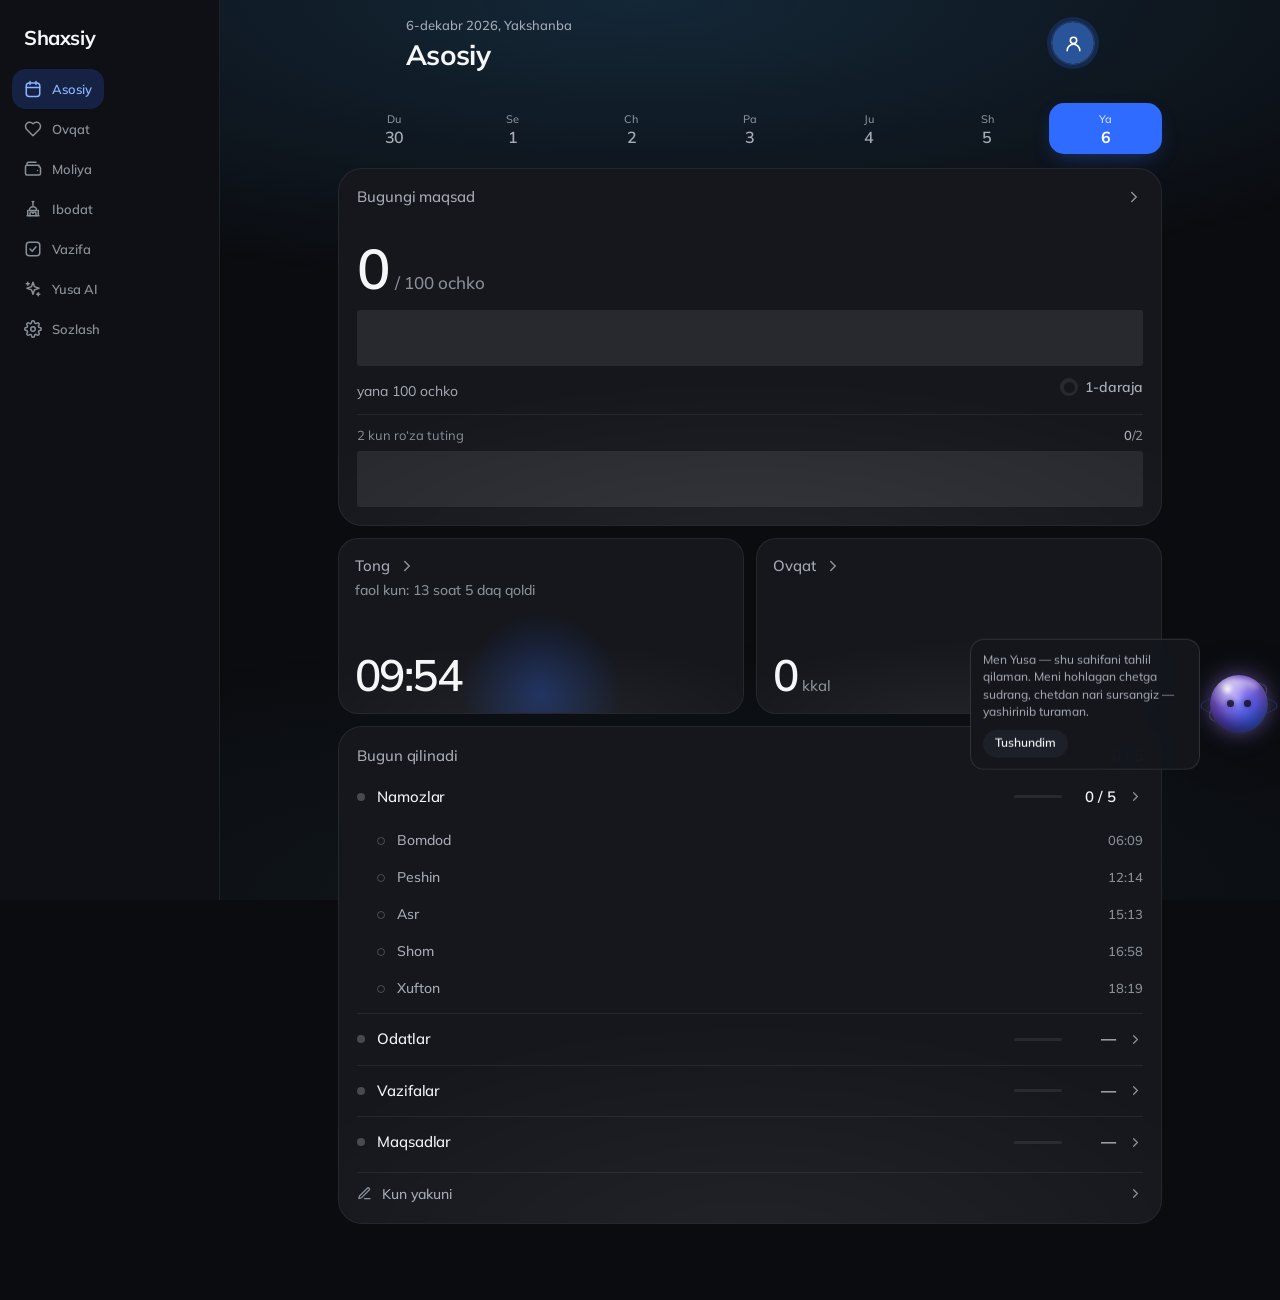
==== index.html @ 57e99b14 "Jonli serverdagi backend git'ga: api.py, db.py, .env.example, index.html (/opt/shaxsiy, 24.09) Serve" ====
<!DOCTYPE html>
<html lang="uz" data-theme="dark">
<head>
<meta charset="utf-8">
<meta name="viewport" content="width=device-width, initial-scale=1, viewport-fit=cover">
<meta name="robots" content="noindex,nofollow">
<meta name="theme-color" content="#050506">
<meta name="mobile-web-app-capable" content="yes">
  <meta name="apple-mobile-web-app-capable" content="yes">
<meta name="apple-mobile-web-app-status-bar-style" content="black-translucent">
<title>Shaxsiy · Dashboard</title>
<link rel="manifest" href="manifest.json">
<!-- O'rnatish hodisasini eng boshida ushlaymiz: brauzer uni bir marta beradi, install.js esa oxirida yuklanadi -->
<script>addEventListener('beforeinstallprompt',function(e){e.preventDefault();window.__bip=e;dispatchEvent(new Event('dash:bip'));});</script>
<link rel="icon" href="icons/icon.svg" type="image/svg+xml">
<link rel="apple-touch-icon" href="icons/icon-192.png">
<!-- Oldindan yuklash faqat AMALDA chiziladigan oila uchun. --font Mulish ga
     o'tgach bu yerda Plex qolib ketgan edi: ikkita fayl har ochilishda majburan
     yuklanardi-yu, hech qachon ishlatilmasdi. preload ni brauzer «lbatta kerak»
     deb tushunadi, ya'ni uni kechiktirmaydi ham — birinchi ochilish shuncha
     sekinlashardi. Eski woff2 fayllari fonts/ da qoldi: keshida eski versiyani
     ushlab turgan qurilma ularni hali so'rashi mumkin. -->
<link rel="preload" as="font" type="font/woff2" href="fonts/mulish-cyrillic.woff2" crossorigin>
<link rel="preload" as="font" type="font/woff2" href="fonts/mulish-latin.woff2" crossorigin>
<link rel="stylesheet" href="css/fonts.css?v=v134">
<link rel="stylesheet" href="app.css?v=v134">
<link rel="stylesheet" href="css/sections.css?v=v134">
<link rel="stylesheet" href="css/ai.css?v=v134">
<link rel="stylesheet" href="css/whoop.css?v=v134">
<link rel="stylesheet" href="css/profile.css?v=v134">
<link rel="stylesheet" href="css/today.css?v=v134">
<link rel="stylesheet" href="css/tasks.css?v=v134">
<link rel="stylesheet" href="css/books.css?v=v134">
<link rel="stylesheet" href="css/habits.css?v=v134">
<link rel="stylesheet" href="css/health.css?v=v134">
<link rel="stylesheet" href="css/finance.css?v=v134">
<link rel="stylesheet" href="css/ibodat.css?v=v134">
<link rel="stylesheet" href="css/yusa.css?v=v134">
<link rel="stylesheet" href="css/food.css?v=v134">
<link rel="stylesheet" href="css/settings.css?v=v134">
<link rel="stylesheet" href="css/onboard.css?v=v134">
<link rel="stylesheet" href="css/yusa-orb.css?v=v134">
<link rel="stylesheet" href="css/levels.css?v=v134">
<link rel="stylesheet" href="css/install.css?v=v134">
</head>
<body>
<div class="app">
  <aside class="side" id="sideWrap">
    <div class="side-brand"><h1 class="dash-title" id="sideTitle">Shaxsiy</h1></div>
    <nav id="side" aria-label="Sections"></nav>
  </aside>
  <div class="main">
    <header class="top" id="top"></header>
    <main class="page" id="view" aria-live="polite"></main>
  </div>
</div>

<nav class="nav" id="nav" aria-label="Main tabs"></nav>
<!-- Tana — kapsuladan tashqarida, alohida ko'k doira. Bu tugma emas, yorliq:
     bosilishi boshqalarniki bilan bir xil (data-act="go"). core.js renderNav
     belgisini va faol holatini yangilaydi. -->
<button class="fab" id="fab" data-act="go" data-view="health" aria-label="Tana"></button>
<div class="sheet-bg" id="sheetBg"></div>
<div class="sheet" id="sheet" role="dialog" aria-modal="true"></div>

<div class="modal-bg" id="modalBg"></div>
<div class="toast" id="toast" role="status"></div>
<!-- Bu yerda atigi ettita fayl bor. Qolgani birinchi ekranga umuman tegmaydi:
     core.js ularni stub sifatida ro'yxatga oladi (Moliya, Vazifa, Yusa AI, Sozlash,
     Sog'liq, Ibodat) yoki oddiy fayl sifatida biladi (ai, profile, onboard, yusa-orb), va
     birinchi render'dan keyin bo'sh vaqtda bittalab yuklaydi. O'lchandi: birinchi chizishga
     kerak bo'lgan JS 485 KB dan tushdi. Bu yerga yangi <script> qo'shishdan oldin o'ylang —
     u har ochilishda hammaning telefonida o'qiladi. -->
<script defer src="js/core.js?v=v134"></script>
<script defer src="js/i18n.js?v=v134"></script>
<script defer src="js/prayer.js?v=v134"></script>
<script defer src="js/ai.js?v=v134"></script>
<script defer src="js/whoop.js?v=v134"></script>
<script defer src="js/profile.js?v=v134"></script>
<script defer src="js/today.js?v=v134"></script>
<script defer src="js/health.js?v=v134"></script>
<script defer src="js/ibodat.js?v=v134"></script>
<script defer src="js/food.js?v=v134"></script>
<script defer src="js/onboard.js?v=v134"></script>
<script defer src="js/yusa-orb.js?v=v134"></script>
<script defer src="js/app.js?v=v134"></script>
<script defer src="js/install.js?v=v134"></script>
</body>
</html>
---- css/fonts.css ----
/* Ilovaning shriftlari. Ikkala oila ham shu yerda turadi: internetsiz ham,
   birinchi ochilishda ham darrov chiqadi. Qaysi biri qayerda ishlatilishi —
   app.css dagi --font / --display tokenlari orqali hal qilinadi.

   ┌─ O'LCHANGAN FARQ (fontTools bilan, 2026-09-14; taxmin emas) ──────────┐
   │                       IBM Plex Sans      Onest                        │
   │  vazn o'qi            100 … 700          100 … 900                    │
   │  x-balandlik          516/1000 (51.6%)   527/1000 (52.7%)             │
   │  bosh harf            698                707                          │
   │  tnum xususiyati      YO'Q               BOR                          │
   │  raqamlar (sukut)     bir xil kenglikda  har xil (10 xil)             │
   │  satr balandligi      1.30 em            1.27 em                      │
   └───────────────────────────────────────────────────────────────────────┘

   Bundan kelib chiqadigan ikkita qoida:

   1. ONEST BILAN tnum KERAK — LEKIN HAMMA JOYDA EMAS. Onest raqamlari
      sukut bo'yicha har xil kenglikda (wght 400 da '1' 363, '0' 665) —
      ustunda «10 118» va «11,4» bir-birining tagida sakrab turadi.
      IBM Plex'da bu muammo yo'q edi: uning raqamlari tug'ilishidan bir xil
      kenglikda (tnum xususiyati ham yo'q, kerak ham emas). Ya'ni tnum
      butun boshli talab bo'lib Onest bilan birga keldi.
      2026-09-14 dan beri u KLASSDA emas, GLOBAL: whoop-ui.css 17-bo'limi
      `body, .inp, .sel, .ta, button, input, select, textarea` ga beradi.
      Sababi to'g'ri — `.num` ni 164 joyga qo'l bilan yozish "qaysidir
      joyda esdan chiqdi" degani.

      SHUNING UCHUN ENDI ESLAB QOLISH KERAK BO'LGAN NARSA TESKARI: tnum ni
      qo'shish emas, KERAKMAS JOYDA O'CHIRISH. Global qoida meros bo'lib
      tushadi, ya'ni jumla ichidagi raqamga ham tegadi — u yerda tnum
      nuqson, chunki Onest'ning '1' i juda tor va tnum unga ikki tomondan
      havo qo'shadi: 14px da tnum bilan «11» 18.8px, tnumsiz 10.2px.
      Jumlada bu «1 1» bo'lib ko'rinadi — apostrof muammosining aynan
      o'zi, faqat raqamda.
      O'chirish uchun IKKALASI ham kerak (font-feature-settings global
      qoidada ham bor va u font-variant-numeric dan ustun turadi):
          font-variant-numeric: proportional-nums;
          font-feature-settings: "tnum" 0;
      Namuna: whoop-ui.css dagi `.nav-badge` — belgi hech narsa bilan
      tekislanmaydi, tnum unga faqat kenglik qo'shardi.

   2. Mayda yozuvdan qo'rqmaslik mumkin: Onest'ning x-balandligi Plex'nikidan
      KATTAROQ (52.7% va 51.6%), ya'ni 11px da harf 5.80px, Plex'da 5.68px.
      Oila almashgani mayda yozuvni kichraytirmaydi.

   O'zbek tili qamrovi tekshirildi (ikkala oilada ham belgilar TO'LIQ):
     kirill    Ў ў Қ қ Ғ ғ Ҳ ҳ — cyrillic va cyrillic-ext subsetlarida
     lotin     Oʻ oʻ Gʻ gʻ — U+02BB va U+02BC

   ┌─ LEKIN: APOSTROF KENGLIGI (o'lchandi, 1000 birlikli em da) ───────────┐
   │                      kenglik   belgi   chap    o'ng                   │
   │  Plex  U+02BB          600      118     250     232                   │
   │  Onest U+02BB          261      126      68      67                   │
   │  (solishtirish uchun: bosh harf «O» — Plex 708, Onest 761)            │
   └───────────────────────────────────────────────────────────────────────┘
   Plex'da apostrof bosh harf «O» bilan deyarli teng joy egallaydi, ichidagi
   belgi esa atigi 118 birlik — qolgani bo'sh havo. Natijada «Oʻzbekiston»
   ekranda «O ʻ zbekiston» bo'lib, so'z ikkiga bo'linib ko'rinadi. Bu bitta
   so'zning muammosi emas: oʻ va gʻ o'zbek lotinchasining eng ko'p uchraydigan
   birikmalari (oʻz, koʻp, boʻldi, gʻoya, toʻliq, oʻqish…), ya'ni nuqson
   ilovaning deyarli har bir jumlasida takrorlanadi.
   Onest'da apostrof 2.3 barobar tor va ikki tomoni teng — so'z yaxlit turadi.
   Shu sabab o'zbek matni uchun Onest to'g'riroq tanlov.

   Subset'lar Google Fonts ning unicode-range jadvali bo'yicha bo'lingan:
   brauzer sahifada qaysi harflar borligiga qarab faqat keraklisini yuklaydi.
   Kirill yozuvga o'tilmasa, kirill fayli umuman so'ralmaydi. */

/* ══════════════ IBM Plex Sans ══════════════
   Neytral, muhandislik ohangidagi grotesk. Raqamlari tug'ilishidan bir xil
   kenglikda — shuning uchun jadval va ustunlar uchun xavfsiz tanlov. */

/* cyrillic-ext — 23 KB */
@font-face {
  font-family: 'IBM Plex Sans';
  font-style: normal;
  font-weight: 100 700;
  font-display: swap;
  src: url('../fonts/plex-sans-cyrillic-ext.woff2') format('woff2');
  unicode-range: U+0460-052F, U+1C80-1C8A, U+20B4, U+2DE0-2DFF, U+A640-A69F, U+FE2E-FE2F;
}
/* cyrillic — 29 KB */
@font-face {
  font-family: 'IBM Plex Sans';
  font-style: normal;
  font-weight: 100 700;
  font-display: swap;
  src: url('../fonts/plex-sans-cyrillic.woff2') format('woff2');
  unicode-range: U+0301, U+0400-045F, U+0490-0491, U+04B0-04B1, U+2116;
}
/* latin-ext — 30 KB */
@font-face {
  font-family: 'IBM Plex Sans';
  font-style: normal;
  font-weight: 100 700;
  font-display: swap;
  src: url('../fonts/plex-sans-latin-ext.woff2') format('woff2');
  unicode-range: U+0100-02BA, U+02BD-02C5, U+02C7-02CC, U+02CE-02D7, U+02DD-02FF, U+0304, U+0308, U+0329, U+1D00-1DBF, U+1E00-1E9F, U+1EF2-1EFF, U+2020, U+20A0-20AB, U+20AD-20C0, U+2113, U+2C60-2C7F, U+A720-A7FF;
}
/* latin — 45 KB */
@font-face {
  font-family: 'IBM Plex Sans';
  font-style: normal;
  font-weight: 100 700;
  font-display: swap;
  src: url('../fonts/plex-sans-latin.woff2') format('woff2');
  unicode-range: U+0000-00FF, U+0131, U+0152-0153, U+02BB-02BC, U+02C6, U+02DA, U+02DC, U+0304, U+0308, U+0329, U+2000-206F, U+20AC, U+2122, U+2191, U+2193, U+2212, U+2215, U+FEFF, U+FFFD;
}

/* ══════════════ Onest ══════════════
   Yumaloqroq, iliqroq, geometrik-gumanistik grotesk. Kirill bilan lotin bitta
   loyihada chizilgan — til almashganda ilovaning ohangi o'zgarmaydi.
   Vazn o'qi 900 gacha yetadi: sarlavha Plex'da yetib bo'lmaydigan og'irlikka
   chiqa oladi, ya'ni hajmni kattalashtirmasdan urg'u berish mumkin.
   Jami 88 KB, to'rtta subset. */

/* cyrillic-ext — 10 KB */
@font-face {
  font-family: 'Onest';
  font-style: normal;
  font-weight: 100 900;
  font-display: swap;
  src: url('../fonts/onest-cyrillic-ext.woff2') format('woff2');
  unicode-range: U+0460-052F, U+1C80-1C8A, U+20B4, U+2DE0-2DFF, U+A640-A69F, U+FE2E-FE2F;
}
/* cyrillic — 16 KB */
@font-face {
  font-family: 'Onest';
  font-style: normal;
  font-weight: 100 900;
  font-display: swap;
  src: url('../fonts/onest-cyrillic.woff2') format('woff2');
  unicode-range: U+0301, U+0400-045F, U+0490-0491, U+04B0-04B1, U+2116;
}
/* latin-ext — 28 KB */
@font-face {
  font-family: 'Onest';
  font-style: normal;
  font-weight: 100 900;
  font-display: swap;
  src: url('../fonts/onest-latin-ext.woff2') format('woff2');
  unicode-range: U+0100-02BA, U+02BD-02C5, U+02C7-02CC, U+02CE-02D7, U+02DD-02FF, U+0304, U+0308, U+0329, U+1D00-1DBF, U+1E00-1E9F, U+1EF2-1EFF, U+2020, U+20A0-20AB, U+20AD-20C0, U+2113, U+2C60-2C7F, U+A720-A7FF;
}
/* latin — 34 KB · raqamlar va tnum shu subsetda */
@font-face {
  font-family: 'Onest';
  font-style: normal;
  font-weight: 100 900;
  font-display: swap;
  src: url('../fonts/onest-latin.woff2') format('woff2');
  unicode-range: U+0000-00FF, U+0131, U+0152-0153, U+02BB-02BC, U+02C6, U+02DA, U+02DC, U+0304, U+0308, U+0329, U+2000-206F, U+20AC, U+2122, U+2191, U+2193, U+2212, U+2215, U+FEFF, U+FFFD;
}

/* ═══════════════════════════════════════════════════════════════════════════
   Mulish — egasining tanlovi. So'ragani WHOOP'dagi shrift edi; WHOOP o'z
   shrift serverida Proxima Nova (matn) va DIN/DINPro (raqam) beradi, ikkalasi
   ham tijoriy litsenziya, ya'ni bu yerga qo'yib bo'lmaydi. Mulish — Proxima
   Nova'ga proporsiyasi jihatidan eng yaqin ochiq shrift, kirilli to'liq.

   FAYLNING O'ZI O'LCHANDI (fontTools, 1000 birlikli em) — ro'yxatlarga emas,
   glifga qaraldi:

     belgi              Mulish   Onest   Plex
     U+0027  '            202     222     242     <- ilova AYNAN shuni ishlatadi
     U+2019  ’            211     261     273
     U+02BB  ʻ            500     261     600     <- ilovada umuman uchramaydi
     o kichik             553     595     560
     x-balandlik          500     527     516
     raqam kengliklari  600×10   10 xil  600×10

   Apostrof haqida aniqlik: ilova matnlari oddiy ASCII apostrofni ishlatadi
   (bo'lsin = 62 6f 27 6c…), U+02BB va U+02BC esa js va index.html da nol
   marta uchraydi. Shuning uchun Mulish'dagi keng U+02BB (500) bu ilovada
   ko'rinmaydi; ko'rinadigan U+0027 esa Mulish'da eng tor — Onest'dan ham.

   Raqamlar: o'nta raqamning hammasi 600 birlik, ya'ni tabular xususiyat
   kerak ham emas. GSUB da 'tnum' YO'Q, lekin bu muhim emas — sukut holatning
   o'zi ustunlarni tekis tutadi. (whoop-ui.css dagi font-feature-settings:
   "tnum" 1 shu oilada jimgina hech narsa qilmaydi, zarari ham yo'q.)

   Vazn o'qi 200..1000. Ilovada haqiqatda ishlatiladigan vaznlar 300..800,
   ya'ni hammasi oraliq ichida. Quyidagi `font-weight: 200 1000` ataylab
   shunday — haqiqiy oraliqdan keng yozilsa brauzer chetlarini o'zi qisadi.

   x-balandlik Onest'dan 5% past (500 va 527). 11px eng kichik qadam edi:
   harf balandligi 5.8px dan 5.5px ga tushadi. Sezilarli emas, lekin
   11px dan pastga tushirmaslik qoidasi shu sababdan ham kuchida qoladi.

   Eski onest-*.woff2 va plex-*.woff2 fayllari ataylab o'chirilmadi: keshida
   eski versiyani ushlab turgan qurilma ularni hali ham so'rashi mumkin.
   ═══════════════════════════════════════════════════════════════════════════ */
@font-face {
  font-family: 'Mulish';
  font-style: normal;
  font-weight: 200 1000;
  font-display: swap;
  src: url('../fonts/mulish-cyrillic-ext.woff2') format('woff2');
  unicode-range: U+0460-052F, U+1C80-1C8A, U+20B4, U+2DE0-2DFF, U+A640-A69F, U+FE2E-FE2F;
}
@font-face {
  font-family: 'Mulish';
  font-style: normal;
  font-weight: 200 1000;
  font-display: swap;
  src: url('../fonts/mulish-cyrillic.woff2') format('woff2');
  unicode-range: U+0301, U+0400-045F, U+0490-0491, U+04B0-04B1, U+2116;
}
@font-face {
  font-family: 'Mulish';
  font-style: normal;
  font-weight: 200 1000;
  font-display: swap;
  src: url('../fonts/mulish-latin-ext.woff2') format('woff2');
  unicode-range: U+0100-02BA, U+02BD-02C5, U+02C7-02CC, U+02CE-02D7, U+02DD-02FF, U+0304, U+0308, U+0329, U+1D00-1DBF, U+1E00-1E9F, U+1EF2-1EFF, U+2020, U+20A0-20AB, U+20AD-20C0, U+2113, U+2C60-2C7F, U+A720-A7FF;
}
@font-face {
  font-family: 'Mulish';
  font-style: normal;
  font-weight: 200 1000;
  font-display: swap;
  src: url('../fonts/mulish-latin.woff2') format('woff2');
  unicode-range: U+0000-00FF, U+0131, U+0152-0153, U+02BB-02BC, U+02C6, U+02DA, U+02DC, U+0304, U+0308, U+0329, U+2000-206F, U+20AC, U+2122, U+2191, U+2193, U+2212, U+2215, U+FEFF, U+FFFD;
}
---- app.css ----
/* =====================================================================
   Dash — dizayn tizimi. Qorong'i (sukut) + yorug' tema [data-theme].
   Bo'limlar: tokenlar · shassi · joylashuv · yozuv · karta va plitka ·
   qatorlar · chip · boshqaruv · o'sish chiziqlari · grafiklar · tepa panel ·
   pastki panel + FAB · pastki oyna · oyna/xabar · skelet · kirish · osmon ·
   kun jadvali
   ===================================================================== */

/* ---------- tokenlar ----------
   «KO'MIR QOBIQ» (2026-09-15, docs/superpowers/specs/2026-09-15-komir-qobiq-design.md).
   Fon chin qora emas — ko'mir. Karta undan bir pog'ona ochroq va o'zi
   ko'rinadi, chegara deyarli kerak emas. Ikki rang tili yonma-yon yashaydi:
     · o'lchov — zona ranglari (yashil/sariq/qizil), uyqu binafsha;
     · boshqaruv — KO'K (tugma, faol yorliq, tanlangan kun, FAB).
   Ikkalasi turli rang, shuning uchun bir-biriga xalaqit bermaydi.
   Ko'k to'ldirish #2F6BFF — ustidagi oq 14px yozuv 4,5:1 (namunadagi
   #3D7BFF 3,8:1 berardi). Ko'k MATN faqat --accent-text (#8FB4FF, karta
   ustida 8,7:1); --accent ning o'zi matn sifatida ishlatilmaydi (4,0:1).

   YORLIQ REGISTRI — BUTUN ILOVA ODDIY JUMLA REGISTRIDA (2026-09-15).
   Egasi beshta namuna rasm berib «huddi shunday» dedi; beshalasida yorliq
   oddiy registrda. Shu kuni ertalab (10:12) berilgan «hammasi bosh harfda»
   qarori shu javob bilan bekor qilindi. katta harfli yorliq (`uppercase`) ilovada
   qolmadi va yangi joyga ham yozilmaydi (tests/test_css_rules.js tekshiradi);
   11px quyi chegara o'z joyida. Buni o'zaro hal qilmang — o'zgartirish
   egasining qarori, javobni sana bilan shu yerga yozing.
   ---------- */
:root {
  --bg: #0B0C10; --bg2: #0F1015; --bg3: #15171D;
  /* --text3 HAMMA yuza ustida o'lchanadi: karta #15171D ustida 5,6:1, ichki
     plitka (--card2 #1D2028) ustida 5,2:1, eng yomon yuzada (daraja zanjiri plitkasi) 4,7:1
     (#80868F ichki plitkada 4,4 berardi — tests/visual.js topdi). --text4 = --text3: ikki pog'ona yetadi, token
     modullar uchun qoldi. */
  --text: #F5F6F8; --text2: #A7ACB6; --text3: #8A9099; --text4: #8A9099;
  --ink-on-light: #0B0C10;
  --accent-text: #8FB4FF; --success-text: #4FE07F; --warning-text: #F5C542;
  --info-text: #8FB4FF; --violet-text: #B9A6FF;
  --success: #34D06A; --success-glow: rgba(52,208,106,.45);
  --warning: #F5C542; --warning-glow: rgba(245,197,66,.45);
  --danger: #FF5B5B; --danger-text: #FF7A7A;
  --info: #2F6BFF; --accent: #2F6BFF; --violet: #A78BFA;
  --accent-soft: rgba(47,107,255,.20); --accent-glow: rgba(47,107,255,.45);
  --z-high: #34D06A; --z-mid: #F5C542; --z-low: #FF5B5B;
  --strain: #2F6BFF; --sleep: #A78BFA; --recovery: #34D06A;
  --glass: #1D2028; --inset: rgba(255,255,255,.045); --recess: rgba(255,255,255,.03);
  --card-bg: #15171D; --card-solid: #15171D; --card2: #1D2028; --card-line: rgba(255,255,255,.07); --sheen: transparent;
  --row-bg: rgba(255,255,255,.04); --row-line: rgba(255,255,255,.07);
  --line: rgba(255,255,255,.07); --line2: rgba(255,255,255,.12); --line3: rgba(255,255,255,.22);
  --track: rgba(255,255,255,.08); --nav: rgba(24,26,33,.94);
  --hover: rgba(255,255,255,.06); --focus: rgba(143,180,255,.6); --ring: #FFFFFF;
  --f-input: #1D2028; --f-input-focus: #22252E;
  --btn-grad: #2F6BFF; --on-btn: #FFFFFF;
  --title-grad: linear-gradient(180deg,#FFFFFF 0%,#9AA0A8 130%);
  --wash1: transparent; --wash2: transparent; --wash3: transparent; --grain: transparent;
  --ruh: #8FB4FF; --aql: #4FE07F; --qalb: #FF8AA3; --tana: #FFB35C; --boshqa: #8A9099; --aralash: #B9A6FF;
  /* Butun ilova — bitta oila: Mulish (css/fonts.css da nega aynan shu
     yozilgan: o'zbek apostrofi va raqam kengliklari). Farq faqat vazn va
     o'lchamda; 800 hech qayerda yo'q — rasmlardagi yengillik shundan. */
  --font: "Mulish", "Onest", "IBM Plex Sans", system-ui, -apple-system, "Segoe UI", Roboto, Helvetica, Arial, sans-serif;
  --num: var(--font);
  --mono: ui-monospace, "SF Mono", Menlo, Consolas, monospace;
  --emoji: "Apple Color Emoji", "Segoe UI Emoji", "Noto Color Emoji", sans-serif;
  /* Burchaklar: karta 24, plitka 20, kiritish/ichki 14, pastki oyna 28. */
  --r: 24px; --r-sm: 14px; --r-xs: 9px; --r-lg: 28px; --r-tile: 20px; --r-pill: 999px;
  --sh: none; --sh-modal: 0 32px 80px rgba(0,0,0,.7); --sh-card: none;
  --sh-nav: 0 14px 40px rgba(0,0,0,.55);
  --sh-btn: 0 10px 26px -10px var(--accent-glow);
  --ease-out: cubic-bezier(.22,1,.36,1); --ease-spring: cubic-bezier(.34,1.56,.64,1); --ease-sheet: cubic-bezier(.32,.72,0,1);
  /* Panel egallagan joy: kapsula 66 + suzish 18. Toast, Yusa oynasi va sahifa
     to'ldirishi shu bitta sondan hisoblaydi. */
  --nav-h: 84px; --side-w: 220px;
  color-scheme: dark;
}
/* Yorug' tema — o'sha til oq qog'ozda. Ko'k bir pog'ona to'q (#2358E8, oq
   ustida 5,8:1), zona ranglari oq fonda o'qilishi uchun to'qlashadi, yonish
   o'chadi (oq ustida u iflos dog' bo'lardi). */
[data-theme="light"] {
  --bg: #F2F3F6; --bg2: #EBEDF1; --bg3: #FFFFFF;
  --text: #0E1116; --text2: #4B515B; --text3: #5F656F; --text4: #5F656F;
  --ink-on-light: #0E1116;
  --accent-text: #1F5AE0; --success-text: #157A3D; --warning-text: #8A6300;
  --info-text: #1F5AE0; --violet-text: #5B48C7;
  --success: #1FA854; --success-glow: rgba(31,168,84,.30);
  --warning: #C9930A; --warning-glow: rgba(201,147,10,.30);
  --danger: #E03B3B; --danger-text: #C12B2B;
  --info: #2358E8; --accent: #2358E8; --violet: #7C5CE6;
  --accent-soft: rgba(35,88,232,.12); --accent-glow: rgba(35,88,232,.30);
  --z-high: #1FA854; --z-mid: #C9930A; --z-low: #E03B3B;
  --strain: #2358E8; --sleep: #7C5CE6; --recovery: #1FA854;
  --glass: #F1F2F5; --inset: rgba(14,17,22,.04); --recess: rgba(14,17,22,.03);
  --card-bg: #FFFFFF; --card-solid: #FFFFFF; --card2: #F1F2F5; --card-line: rgba(14,17,22,.08); --sheen: transparent;
  --row-bg: #FFFFFF; --row-line: rgba(14,17,22,.08);
  --line: rgba(14,17,22,.08); --line2: rgba(14,17,22,.14); --line3: rgba(14,17,22,.26);
  --track: rgba(14,17,22,.09); --nav: rgba(255,255,255,.94);
  --hover: rgba(14,17,22,.05); --focus: rgba(35,88,232,.6); --ring: #0E1116;
  --f-input: #F1F2F5; --f-input-focus: #FFFFFF;
  --btn-grad: #2358E8; --on-btn: #FFFFFF;
  --title-grad: linear-gradient(180deg,#0E1116 0%,#3C424A 130%);
  --wash1: transparent; --wash2: transparent; --wash3: transparent; --grain: transparent;
  --ruh: #1F5AE0; --aql: #157A3D; --qalb: #C4265A; --tana: #B96A00; --boshqa: #666C75; --aralash: #5B48C7;
  --sh: none; --sh-modal: 0 24px 70px rgba(14,17,22,.20); --sh-card: none;
  --sh-nav: 0 10px 30px rgba(14,17,22,.14);
  --sh-btn: 0 10px 26px -10px var(--accent-glow);
  color-scheme: light;
}

/* ---------- shassi ---------- */
*, *::before, *::after { box-sizing: border-box; }
html { background: var(--bg); }
html, body { margin: 0; padding: 0; color: var(--text2); font-family: var(--font);
  -webkit-font-smoothing: antialiased; -moz-osx-font-smoothing: grayscale; -webkit-text-size-adjust: 100%; }
body { min-height: 100vh; min-height: 100dvh; position: relative; overflow-x: hidden; line-height: 1.5; font-size: 14px; font-weight: 450;
  padding-bottom: calc(var(--nav-h) + env(safe-area-inset-bottom)); }
::selection { background: color-mix(in srgb, var(--accent) 30%, transparent); color: var(--text); }
:focus-visible { outline: 2px solid var(--ring); outline-offset: 2px; border-radius: 6px; }

/* «Kontrastni oshir» — ikkala tema ham yoziladi (bir marta faqat qorong'isi
   yozilib, yorug' temaga och kulranglar tushgan edi). */
@media (prefers-contrast: more) {
  :root {
    --text2: #D4D8DD; --text3: #B0B5BD; --text4: #B0B5BD;
    --line: rgba(255,255,255,.20); --line2: rgba(255,255,255,.32); --line3: rgba(255,255,255,.44);
    --card-line: rgba(255,255,255,.20);
  }
  [data-theme="light"] {
    --text2: #1A1F27; --text3: #353B44; --text4: #353B44;
    --line: rgba(0,0,0,.28); --line2: rgba(0,0,0,.40); --line3: rgba(0,0,0,.52);
    --card-line: rgba(0,0,0,.28);
  }
  .btn, .card, .inp, .sel, .ta { border-width: 1.5px; }
}
button, input, select, textarea { font-family: inherit; font-size: inherit; color: inherit; }
button { cursor: pointer; -webkit-tap-highlight-color: transparent; touch-action: manipulation; }
a { color: var(--accent-text); text-decoration: none; }
svg.ic { display: inline-block; vertical-align: middle; flex: none; }
[hidden] { display: none !important; }
@media (max-width: 768px){ ::-webkit-scrollbar { width: 0; height: 0; display: none; } html, body { scrollbar-width: none; } }
body.modal-open { position: fixed; left: 0; right: 0; width: 100%; overflow: hidden; }
@media (prefers-reduced-motion: reduce){ *, *::before, *::after { animation-duration: .01ms !important; animation-iteration-count: 1 !important; transition-duration: .01ms !important; } }

/* Raqamlar tekis tursin — butun ilovaga (Mulish raqamlari 600 birlik, ya'ni
   bu yerda deyarli bekor turadi, lekin zaxira oila uchun kerak). Nasrda
   (AI matni, suhbat, kitob nomi, izoh) raqam jumla ichida — u yerda
   proporsional: «11 kun» tnum bilan «1 1» bo'lib ko'rinardi. */
body, .inp, .sel, .ta, button, input, select, textarea { font-variant-numeric: tabular-nums; font-feature-settings: "tnum" 1; }
.ai-body, .yu-bubble, .bk-title, .help, .hero-sub, .empty, .auth-sub, .auth-hint, .tile-state, .c-state {
  font-variant-numeric: proportional-nums; font-feature-settings: "tnum" 0; }

/* ---------- joylashuv ---------- */
.app { display: flex; min-height: 100vh; min-height: 100dvh; }
.side { display: none; }
.main { flex: 1; min-width: 0; }
.page { max-width: 720px; margin: 0 auto; padding: 4px 16px 28px; }
.section { margin-top: 10px; }
/* Bo'lim sarlavhasi — Ultrahuman'dagidek: katta nom, chapida ixtiyoriy belgi,
   o'ngida ko'k havola. Chiziqlar va katta harf ketdi. */
.section-title { display: flex; align-items: center; gap: 10px; margin: 24px 2px 12px; font-size: 20px; font-weight: 700; letter-spacing: -.02em; color: var(--text); }
.section-title .ic { color: var(--text2); }
.section-title .right { margin-left: auto; font-size: 13px; font-weight: 600; letter-spacing: 0; color: var(--accent-text); }
.grid2 { display: grid; grid-template-columns: 1fr 1fr; gap: 12px; }
.row { display: flex; align-items: center; gap: 8px; }
.row.wrap { flex-wrap: wrap; }
.row.between { justify-content: space-between; }
.stack { display: flex; flex-direction: column; gap: 8px; }
.grow { flex: 1; min-width: 0; }
.mt { margin-top: 12px; } .mt-s { margin-top: 6px; } .mb { margin-bottom: 12px; } .mb-s { margin-bottom: 6px; }
.center { text-align: center; } .right { text-align: right; }
@media (min-width: 960px){
  body { padding-bottom: 24px; }
  .side { display: flex; flex-direction: column; gap: 4px; width: var(--side-w); flex: none; position: sticky; top: 0; height: 100vh; height: 100dvh; padding: 20px 12px; border-right: 1px solid var(--line); background: var(--bg2); }
  .page { max-width: 880px; padding: 24px 28px 40px; }
}

/* ---------- yozuv ---------- */
h1, h2, h3 { margin: 0; color: var(--text); font-weight: 700; letter-spacing: -.015em; }
h2 { font-size: 17px; } h3 { font-size: 15px; }
/* Karta yorlig'i — 15px, o'rtacha vazn, xira oq. Bu «nima o'lchanyapti»
   degan savol; javob — ostidagi holat so'zi va katta raqam. */
.title, .eyebrow { font-size: 15px; font-weight: 500; letter-spacing: -.005em; color: var(--text2); display: flex; align-items: center; gap: 8px; }
.title .ic { color: var(--text3); }
.num { font-family: var(--num); font-variant-numeric: tabular-nums; }
.muted { color: var(--text3); } .small { font-size: 13px; } .tiny { font-size: 11px; }
.good { color: var(--success-text); } .bad { color: var(--danger-text); } .warn { color: var(--warning-text); } .info { color: var(--accent-text); }
.help { font-size: 13px; color: var(--text3); line-height: 1.5; }
p { margin: 0 0 8px; }
.ellipsis { overflow: hidden; text-overflow: ellipsis; white-space: nowrap; }
/* Holat so'zi — yorliq ostida bitta so'z rangda. Rang = o'lchov: zona
   rangi; boshqaruv ma'nosida (zanjir, keyingi namoz) — ko'k matn. */
.c-state { margin-top: 2px; font-size: 14px; font-weight: 600; color: var(--accent-text); }
.c-state.good { color: var(--success-text); } .c-state.warn { color: var(--warning-text); } .c-state.bad { color: var(--danger-text); }
.c-state.sleep { color: var(--violet-text); } .c-state.dim { color: var(--text3); font-weight: 500; }

/* ---------- karta ----------
   Ichidan yoritilgan: pastdan xira nur (statik radial gradient — hech qachon
   animatsiya qilinmaydi). Chegara juda ingichka: karta ko'mir fondan o'zi
   ajralib turadi. Tepadagi zona tasmasi yo'q — zonani holat so'zi aytadi. */
.card, .hero { position: relative; background: var(--card-bg); border: 1px solid var(--card-line); border-radius: var(--r); padding: 18px; margin-bottom: 12px;
  overflow: hidden; content-visibility: auto; contain-intrinsic-size: auto 280px;
  transition: background .3s ease, border-color .3s ease; }
.card::before, .hero::before { content: ''; position: absolute; inset: 0; pointer-events: none; border-radius: inherit;
  background: radial-gradient(90% 70% at 50% 108%, rgba(255,255,255,.055), transparent 70%); }
[data-theme="light"] .card::before, [data-theme="light"] .hero::before { background: radial-gradient(90% 70% at 50% 108%, rgba(14,17,22,.025), transparent 70%); }
.card > *, .hero > * { position: relative; }
.card.flat { background: transparent; border: 1px solid var(--line); padding: 14px 16px; }
.card.flat::before { display: none; }
.card.all-done::before { background: radial-gradient(circle at 50% 0%, color-mix(in srgb, var(--success) 12%, transparent), transparent 60%); }
.card-head { display: flex; align-items: center; justify-content: space-between; gap: 10px; margin-bottom: 12px; flex-wrap: wrap; }
.card-head .title { flex: 1; min-width: 0; }
.card-head > .ic:last-child { color: var(--text3); }
.kpi { display: flex; align-items: baseline; gap: 6px; flex-wrap: wrap; }
.kpi-num { font-size: 56px; font-weight: 600; font-variant-numeric: tabular-nums; letter-spacing: -.035em; color: var(--text); line-height: .95; }
.kpi-total { font-family: var(--num); font-size: 17px; font-weight: 500; color: var(--text3); }
.kpi-label { font-size: 13px; font-weight: 500; color: var(--text3); margin-left: 2px; }
@media (max-width: 400px){ .card, .hero { padding: 16px; } .kpi-num { font-size: 48px; } }

/* ---------- plitka (2×2) ----------
   Kvadrat karta: tepada yorliq + «›», holat so'zi, pastda katta raqam.
   Bezak — pastda xira rangli doira (.tile-glow, --g rangida) yoki yarim yoy
   (.tile-arc); ikkalasi raqam ORQASIDA (z-index). Bosiladigan: bu eshik. */
.tiles { display: grid; grid-template-columns: 1fr 1fr; gap: 12px; margin-bottom: 12px; }
.tiles:has(> :only-child) { grid-template-columns: 1fr; }
.tile { display: flex; flex-direction: column; min-height: 176px; margin: 0; padding: 16px; border-radius: var(--r-tile);
  text-align: left; color: var(--text); font: inherit; cursor: pointer; transition: transform .1s; }
.tile:active { transform: scale(.985); }
.tile-head { display: flex; align-items: center; justify-content: space-between; gap: 8px; }
.tile-lab { font-size: 15px; font-weight: 500; letter-spacing: -.005em; color: var(--text2); min-width: 0; overflow: hidden; text-overflow: ellipsis; white-space: nowrap; }
.tile-head .ic { color: var(--text3); flex: none; }
.tile-state { margin-top: 2px; font-size: 14px; font-weight: 600; color: var(--accent-text); min-height: 21px; }
.tile-state.good { color: var(--success-text); } .tile-state.warn { color: var(--warning-text); } .tile-state.bad { color: var(--danger-text); }
.tile-state.sleep { color: var(--violet-text); } .tile-state.dim { color: var(--text3); font-weight: 500; }
.tile-big { position: relative; z-index: 1; margin-top: auto; display: flex; align-items: baseline; flex-wrap: wrap; gap: 5px; font-size: 44px; font-weight: 600; line-height: 1; letter-spacing: -.035em; color: var(--text); }
.tile-big small { font-size: 15px; font-weight: 500; color: var(--text3); letter-spacing: 0; }
.tile-glow { position: absolute; z-index: 0; left: 50%; bottom: -70px; width: 180px; height: 180px; transform: translateX(-50%); border-radius: 50%; pointer-events: none; opacity: .28;
  background: radial-gradient(circle, var(--g, var(--accent)) 0%, transparent 62%); }
.tile-arc { position: absolute; z-index: 0; left: -30px; right: -30px; bottom: -110px; height: 190px; pointer-events: none; }
[data-theme="light"] .tile-glow { opacity: .18; }
@media (max-width: 380px){ .tile { min-height: 160px; padding: 14px; } .tile-big { font-size: 38px; } }

/* ---------- o'lchov katakchalari (.stat — modullar ishlatadi) ---------- */
.stat-grid { display: grid; grid-template-columns: repeat(auto-fit, minmax(92px, 1fr)); gap: 10px; }
@media (max-width: 380px){ .stat-grid { grid-template-columns: repeat(auto-fit, minmax(84px, 1fr)); gap: 8px; } }
@media (max-width: 560px) { .stat-grid:has(> .stat:nth-child(4):last-child) { grid-template-columns: repeat(2, 1fr); } }
.stat { position: relative; background: var(--card2); border: 1px solid var(--line); border-radius: var(--r-sm); padding: 14px 13px 13px; min-width: 0; overflow: hidden; }
.stat-num { font-size: 26px; font-weight: 600; font-variant-numeric: tabular-nums; letter-spacing: -.03em; color: var(--text); line-height: 1.05; overflow-wrap: anywhere; }
.stat-num.money { font-size: 18px; letter-spacing: -.02em; }
@media (max-width: 480px){ .stat-num { font-size: 22px; } .stat-num.money { font-size: 15px; } }
.stat-label { margin-top: 5px; font-size: 13px; font-weight: 500; color: var(--text3); }
/* Zona — burchakdagi 8px nuqta, yonishsiz. */
.zone { position: absolute; top: 12px; right: 12px; width: 8px; height: 8px; border-radius: 50%; background: var(--line3); }
.zone.z-good { background: var(--z-high); } .zone.z-warn { background: var(--z-mid); } .zone.z-bad { background: var(--z-low); }

/* ---------- qatorlar ----------
   Quti emas, qator: karta ichida, orasida soch tolasi. */
.list { list-style: none; margin: 0; padding: 0; }
.li { position: relative; display: flex; align-items: center; gap: 12px; padding: 13px 2px; margin: 0; min-height: 52px;
  background: transparent; border: 0; border-bottom: 1px solid var(--line); border-radius: 0; transition: background .2s, opacity .3s; }
.li:last-child { border-bottom: 0; }
@media (hover: hover) { .li:hover { background: var(--hover); } }
.li.done { opacity: .45; }
.li.done .li-text { text-decoration: line-through; text-decoration-color: var(--text3); }
.li.hl { background: var(--accent-soft); border-radius: 14px; }
.li.tap { cursor: pointer; user-select: none; }
.li-body { flex: 1; min-width: 0; }
.li-text { font-size: 15px; font-weight: 500; color: var(--text); line-height: 1.4; overflow-wrap: anywhere; }
.li-meta { font-size: 13px; color: var(--text3); margin-top: 2px; display: flex; gap: 6px; flex-wrap: wrap; align-items: center; }
.li-right { font-weight: 600; font-size: 15px; white-space: nowrap; color: var(--text); font-variant-numeric: tabular-nums; }
.li-del, .btn.icon { border: 0; background: transparent; color: var(--text3); padding: 9px; border-radius: 50%; display: inline-flex; align-items: center; justify-content: center; transition: color .2s, background .2s; flex: none; }
@media (hover: hover) { .li-del:hover { color: var(--danger-text); background: var(--hover); } }
@media (hover: hover) { .btn.icon:hover { color: var(--text); background: var(--hover); } }
/* Belgi doirasi — qatorning chap chetida (kategoriya emoji, bo'lim belgisi). */
.ico { width: 42px; height: 42px; border-radius: 50%; display: grid; place-items: center; flex: none; background: var(--card2); color: var(--text2); font-size: 19px; font-family: var(--emoji); }
.empty { display: flex; flex-direction: column; align-items: center; justify-content: center;
  text-align: center; gap: 6px; padding: 28px 18px; color: var(--text3); font-size: 13px; line-height: 1.5; }
.empty-ic { width: 46px; height: 46px; border-radius: var(--r-pill); display: grid; place-items: center;
  background: var(--card2); color: var(--text3); margin-bottom: 2px; }
.empty-t { font-size: 15px; font-weight: 600; color: var(--text); }
.empty .btn { margin-top: 10px; }
.chk { appearance: none; -webkit-appearance: none; width: 24px; height: 24px; flex: none; margin: 0; position: relative; cursor: pointer;
  border: 1.5px solid var(--line3); background: var(--f-input); border-radius: var(--r-xs); transition: background .2s, border-color .2s; display: inline-block; }
.chk:checked, .chk.on { background: var(--success); border-color: var(--success); }
.chk:checked::after, .chk.on::after { content: ''; position: absolute; left: 7px; top: 3px; width: 6px; height: 11px; border: solid #fff; border-width: 0 2.5px 2.5px 0; transform: rotate(45deg); animation: pop .28s var(--ease-spring); }
@keyframes pop { from { transform: rotate(45deg) scale(0); } to { transform: rotate(45deg) scale(1); } }
.chk.big { width: 28px; height: 28px; border-radius: 10px; }
.chk.big:checked::after, .chk.big.on::after { left: 9px; top: 4px; width: 7px; height: 13px; }

/* ---------- chip va teg ----------
   Chegarasiz: rang 14% fon + rangli matn. Oddiy registr. */
.pill { display: inline-flex; align-items: center; gap: 5px; padding: 6px 11px; border-radius: var(--r-pill); background: var(--card2); border: 0; color: var(--text2); font-size: 13px; font-weight: 600; white-space: nowrap; transition: background .2s, color .2s; }
.pill.on { background: color-mix(in srgb, var(--warning) 14%, transparent); color: var(--warning-text); }
.pill.good { background: color-mix(in srgb, var(--success) 14%, transparent); color: var(--success-text); }
.pill.bad { background: color-mix(in srgb, var(--danger) 14%, transparent); color: var(--danger-text); }
.pill.info { background: var(--accent-soft); color: var(--accent-text); }
.pill.big { padding: 8px 13px; font-size: 13px; }
button.pill { min-height: 40px; padding: 8px 14px; }
.tag { --c: var(--boshqa); display: inline-flex; align-items: center; gap: 5px; padding: 4px 10px; border-radius: var(--r-pill); font-size: 12px; font-weight: 600; white-space: nowrap;
  background: color-mix(in srgb, var(--c) 14%, transparent); border: 0; color: var(--c); }
.tag.good { --c: var(--success-text); } .tag.bad { --c: var(--danger-text); } .tag.info { --c: var(--accent-text); }
.dot { width: 8px; height: 8px; border-radius: 50%; background: var(--c, var(--text3)); display: inline-block; flex: none; }
.streak { display: inline-flex; align-items: center; gap: 3px; font-size: 12px; font-weight: 600; color: var(--warning-text); font-family: var(--num); }

/* ---------- boshqaruv ----------
   Asosiy tugma — ko'k kapsula, oq yozuv (ikkala temada). Ghost — ichki
   rang (--card2), chegarasiz. Segment va chip: faol bo'lak ko'k. */
.inp, .sel, .ta { width: 100%; min-width: 0; padding: 12px 15px; border: 1px solid transparent; border-radius: var(--r-sm); background: var(--f-input); color: var(--text); font-size: 15px; outline: none; transition: border-color .2s, background .2s; }
.inp::placeholder, .ta::placeholder { color: var(--text3); }
.inp:focus, .sel:focus, .ta:focus { border-color: var(--accent); background: var(--f-input-focus); }
.inp:focus-visible, .sel:focus-visible, .ta:focus-visible { outline: 2px solid var(--ring); outline-offset: 2px; }
.inp.sm, .sel.sm { padding: 9px 12px; font-size: 13px; min-height: 40px; }
@media (pointer: coarse) { .inp, .sel, .ta, .inp.sm, .sel.sm { font-size: 16px; } }
.ta { resize: vertical; min-height: 84px; line-height: 1.5; }
.sel { appearance: none; -webkit-appearance: none; padding-right: 32px; background-image: url("data:image/svg+xml,%3Csvg xmlns='http://www.w3.org/2000/svg' width='16' height='16' viewBox='0 0 24 24' fill='none' stroke='%23888' stroke-width='2' stroke-linecap='round' stroke-linejoin='round'%3E%3Cpath d='m6 9 6 6 6-6'/%3E%3C/svg%3E"); background-repeat: no-repeat; background-position: right 10px center; }
.sel option { background: var(--bg3); color: var(--text); }
input[type="number"].inp { -moz-appearance: textfield; }
input[type="date"].inp, input[type="time"].inp { color-scheme: dark; }
[data-theme="light"] input[type="date"].inp, [data-theme="light"] input[type="time"].inp { color-scheme: light; }
.field { margin-bottom: 12px; }
.field-label { display: block; margin-bottom: 6px; font-size: 13px; font-weight: 500; color: var(--text3); }
.btn { display: inline-flex; align-items: center; justify-content: center; gap: 8px; padding: 0 20px; min-height: 48px; border: 0; border-radius: var(--r-pill); background: var(--btn-grad); color: var(--on-btn); font-size: 14px; font-weight: 700; box-shadow: var(--sh-btn); transition: transform .1s, opacity .15s, background .15s; white-space: nowrap; line-height: 1.2; }
@media (hover: hover) { .btn:hover { opacity: .9; transform: translateY(-1px); } }
.btn:active { transform: translateY(0) scale(.98); }
.btn:disabled { opacity: .45; cursor: not-allowed; transform: none; }
.btn.ghost { background: var(--card2); color: var(--text); box-shadow: none; font-weight: 600; }
@media (hover: hover) { .btn.ghost:hover { background: var(--hover); opacity: 1; } }
.btn.danger { background: transparent; border: 1px solid color-mix(in srgb, var(--danger) 45%, transparent); color: var(--danger-text); box-shadow: none; }
@media (hover: hover) { .btn.danger:hover { background: color-mix(in srgb, var(--danger) 12%, transparent); } }
.btn.sm { padding: 0 16px; font-size: 13px; min-height: 40px; }
.btn.xs { padding: 0 13px; font-size: 12px; min-height: 36px; }
.btn.block { width: 100%; white-space: normal; line-height: 1.3; }
.btn.icon, .btn.sq { width: 42px; height: 42px; padding: 0; flex: none; border-radius: 50%; background: var(--card2); color: var(--text2); box-shadow: none; }
.dashed { width: 100%; padding: 12px; border: 1px dashed var(--line3); border-radius: var(--r-sm); background: transparent; color: var(--text3); font-size: 13px; font-weight: 600; transition: color .2s, border-color .2s, background .2s; }
@media (hover: hover) { .dashed:hover { color: var(--text); border-style: solid; background: var(--card2); } }
.seg { display: flex; gap: 4px; padding: 4px; background: var(--card-bg); border: 1px solid var(--card-line); border-radius: var(--r-pill); margin-bottom: 14px; overflow-x: auto; scrollbar-width: none; }
.seg::-webkit-scrollbar { display: none; }
.seg button { flex: 1; padding: 8px 10px; min-height: 40px; border: 0; background: transparent; color: var(--text3); border-radius: var(--r-pill); font-size: 13px; font-weight: 600; white-space: nowrap; transition: background .15s, color .15s; }
.seg button.on { background: var(--accent); color: #fff; box-shadow: 0 6px 18px -6px var(--accent-glow); }
.seg.compact { display: inline-flex; margin: 0; }
.seg.compact button { flex: none; padding: 7px 12px; font-size: 13px; min-height: 36px; }
.tabs { display: flex; gap: 6px; overflow-x: auto; padding-bottom: 4px; margin-bottom: 10px; scrollbar-width: none; }
.tabs::-webkit-scrollbar { display: none; }
.tabs, .yu-chips, .yusa-chips, .fin-chips, .hm-year {
  -webkit-mask-image: linear-gradient(90deg, #000 calc(100% - 26px), transparent);
  mask-image: linear-gradient(90deg, #000 calc(100% - 26px), transparent);
}
.tabs button { flex: none; padding: 8px 14px; min-height: 38px; border-radius: var(--r-pill); border: 0; background: var(--card2); color: var(--text3); font-size: 13px; font-weight: 600; white-space: nowrap; transition: background .15s, color .15s; }
.tabs button.on { background: var(--accent); color: #fff; }
.slider { -webkit-appearance: none; appearance: none; width: 100%; height: 36px; background: transparent; outline: none; margin: 0; touch-action: pan-y; }
.slider::-webkit-slider-runnable-track { height: 6px; border-radius: 3px; background: var(--track); }
.slider::-moz-range-track { height: 6px; border-radius: 3px; background: var(--track); }
.slider::-webkit-slider-thumb { -webkit-appearance: none; margin-top: -8px; width: 22px; height: 22px; border-radius: 50%; background: var(--text); cursor: pointer; border: 3px solid var(--bg); box-shadow: 0 1px 4px rgba(0,0,0,.3); }
.slider::-moz-range-thumb { width: 16px; height: 16px; border-radius: 50%; background: var(--text); cursor: pointer; border: 3px solid var(--bg); }
.stepper { display: flex; align-items: center; gap: 8px; }
.stepper .val { flex: 1; text-align: center; font-family: var(--num); font-size: 22px; font-weight: 600; color: var(--text); }
.toggle { position: relative; width: 44px; height: 26px; border-radius: 13px; background: var(--line2); border: 0; padding: 0; flex: none; transition: background .2s; }
.toggle::after { content: ''; position: absolute; top: 3px; left: 3px; width: 20px; height: 20px; border-radius: 50%; background: var(--text); transition: transform .2s; }
.toggle.on { background: var(--success); }
.toggle.on::after { transform: translateX(18px); background: #fff; }
.input-row { display: flex; gap: 8px; align-items: center; }
.input-row .inp, .input-row .sel { flex: 1; }
.form-foot { display: flex; gap: 8px; align-items: center; flex-wrap: wrap; margin-top: 12px; padding-top: 12px; border-top: 1px solid var(--line); }
.date-nav { display: flex; align-items: center; justify-content: space-between; gap: 8px; margin-bottom: 12px; }
.date-nav .label { text-align: center; flex: 1; font-weight: 600; color: var(--text); font-size: 16px; text-transform: capitalize; }
.date-nav .label .sub { display: block; font-size: 13px; font-weight: 500; color: var(--text3); }

/* ---------- o'sish chiziqlari ----------
   Rels 4px, yo'lak deyarli ko'rinmas, to'ldirish ko'k; bajarilganda yashil.
   Nur (uchidagi porlash) faqat modul o'zi so'raganda (.td-lv-rail). */
.bar { flex: 1; height: 4px; background: var(--track); border-radius: 3px; overflow: hidden; display: block; min-width: 40px; }
.bar.thin { height: 3px; } .bar.thick { height: 10px; border-radius: 6px; }
.bar-fill { display: block; height: 100%; border-radius: inherit; background: var(--accent); transition: width .4s var(--ease-out), background .3s; }
.hbar { display: flex; align-items: center; gap: 8px; font-size: 13px; margin: 8px 0; }
.hbar-label { width: 104px; flex: none; color: var(--text2); font-weight: 500; overflow: hidden; text-overflow: ellipsis; white-space: nowrap; }
.hbar-val { min-width: 52px; text-align: right; font-weight: 600; color: var(--text); font-size: 13px; flex: none; font-variant-numeric: tabular-nums; }
.ring-wrap { position: relative; flex: none; }
.ring-wrap svg { width: 100%; height: 100%; display: block; overflow: visible; }
.ring-wrap svg > circle:first-child { stroke: var(--track); }
.ring-fill { transition: stroke-dashoffset .5s var(--ease-out), stroke .5s var(--ease-out); }
.donut-seg { transition: stroke-dasharray .45s var(--ease-out), stroke-dashoffset .45s var(--ease-out); }
.ring-val { position: absolute; inset: 0; display: flex; flex-direction: column; align-items: center; justify-content: center; gap: 1px; pointer-events: none; text-align: center; }
.ring-pct { font-size: 27px; font-weight: 600; color: var(--text); line-height: 1; letter-spacing: -.035em; }
.ring-sub { font-size: 12px; color: var(--text3); font-weight: 500; margin-top: 4px; font-family: var(--num); }
.spheres { flex: 1; display: flex; flex-direction: column; gap: 7px; min-width: 0; }
.sph { display: flex; align-items: center; gap: 8px; font-size: 13px; }
.sph .n { width: 36px; text-align: right; font-weight: 600; font-family: var(--num); font-size: 13px; color: var(--text); flex: none; }
/* Yorug' temada yonish o'chadi: oq ustida u iflos dog'. Halqa filtri JS'dan
   (core.js chart.ring/arc) ichki uslub bilan keladi — !important shart. */
[data-theme="light"] .ring-fill, [data-theme="light"] .arc rect.on { filter: none !important; }
@keyframes led { 0%,100% { opacity: 1; transform: scale(1); } 50% { opacity: .45; transform: scale(.85); } }

/* ---------- grafiklar ---------- */
.spark { width: 100%; display: block; }
.barc { position: relative; width: 100%; }
.barc-cols { position: absolute; inset: 0; display: flex; align-items: flex-end; }
.barc-cols i { flex: 1 1 0; min-width: 0; display: block; border-radius: 5px 5px 3px 3px;
  transition: height .45s var(--ease-out), background-color .3s var(--ease-out); }
.barc-target { position: absolute; left: 0; right: 0; height: 0; border-top: 1px dashed var(--line3); pointer-events: none; z-index: 1; }
.sparkw { position: relative; width: 100%; }
.spark-dots { position: absolute; inset: 0; pointer-events: none; }
.spark-dots i { position: absolute; width: 5px; height: 5px; margin: -2.5px 0 0 -2.5px; border-radius: 50%; background: currentColor; }
.spark-target { stroke: var(--line3); stroke-width: 1; stroke-dasharray: 2 4; vector-effect: non-scaling-stroke; }
.spark-labels { display: flex; justify-content: space-between; font-size: 11px; font-weight: 500; color: var(--text3); font-family: var(--num); margin-top: 6px; }
.spark-labels span { flex: 1; text-align: center; white-space: nowrap; }
.hm { display: flex; flex-wrap: wrap; gap: 3px; margin-top: 4px; }
.hm i, .hm-year-grid i { width: 12px; height: 12px; border-radius: 3px; display: block; background: var(--track); }
.hm i[data-l="1"], .hm-year-grid i[data-l="1"] { background: color-mix(in srgb, var(--success) 22%, transparent); }
.hm i[data-l="2"], .hm-year-grid i[data-l="2"] { background: color-mix(in srgb, var(--success) 42%, transparent); }
.hm i[data-l="3"], .hm-year-grid i[data-l="3"] { background: color-mix(in srgb, var(--success) 65%, transparent); }
.hm i[data-l="4"], .hm-year-grid i[data-l="4"] { background: var(--success); }
.hm i[data-l="f"], .hm-year-grid i[data-l="f"] { background: color-mix(in srgb, var(--info) 35%, transparent); }
.hm-year { overflow-x: auto; padding-bottom: 6px; }
.hm-year-grid { display: grid; grid-template-rows: repeat(7, 10px); grid-auto-flow: column; gap: 2.5px; width: max-content; }
.hm-year-grid i { width: 10px; height: 10px; border-radius: 2px; }
.hm-year-grid i.pad { background: transparent; }
.legend { display: flex; gap: 10px; flex-wrap: wrap; font-size: 12px; font-weight: 500; color: var(--text3); margin-top: 10px; }
.legend span { display: inline-flex; align-items: center; gap: 5px; }

/* ---------- bo'lakli yoy ---------- */
/* Bo'sh bo'laklar — yo'lak rangida. core.js fill ATRIBUT bilan beradi, CSS
   xususiyati undan ustun: shu yerda bitta qoida yetadi. */
.arc rect:not(.on) { fill: var(--track); }
.arc-wrap { position: relative; width: 100%; max-width: 268px; margin: 0 auto; text-align: center; }
.arc { display: block; width: 100%; height: auto; }
.arc-val { margin-top: -52px; }
.arc-num { font-size: 56px; font-weight: 600; letter-spacing: -.035em; line-height: .95; color: var(--text); }
.arc-num small { font-size: 17px; font-weight: 500; color: var(--text3); letter-spacing: 0; }
.arc-sub { font-size: 13px; font-weight: 500; color: var(--text3); margin-top: 6px; }
.arc-cap { font-size: 13px; color: var(--text2); margin-top: 12px; line-height: 1.45; }
@media (max-width: 400px){ .arc-num { font-size: 46px; } .arc-val { margin-top: -44px; } }

/* ---------- tepa panel ----------
   Sana nom USTIDA (avval «qachon», keyin «nima»), oddiy registr, 13px; u
   osmonning eng kuchli joyida turadi, shuning uchun --text2 (asr fazasida
   6,3:1; --text3 u yerda 3,6:1 ga tushardi). Profil surati ko'k halqa bilan. */
.dash-title { margin: 0; font-size: 20px; font-weight: 700; letter-spacing: -.02em; color: var(--text); line-height: 1.15; white-space: nowrap; overflow: hidden; text-overflow: ellipsis; }
.top { max-width: 720px; margin: 0 auto; padding: calc(env(safe-area-inset-top) + 16px) 16px 8px; }
.top-row { display: flex; align-items: center; gap: 12px; }
.top-txt { flex: 1; min-width: 0; display: flex; flex-direction: column; }
.top-btn { width: 40px; height: 40px; flex: none; border-radius: 50%; border: 0; background: var(--card2); color: var(--text2); display: grid; place-items: center; padding: 0; transition: background .16s, color .16s; }
.top-btn:active { background: var(--hover); color: var(--text); }
.top-btn.sm { width: 32px; height: 32px; }
.top-btn[disabled] { opacity: .35; }
.top-link { border: 0; background: transparent; padding: 0; color: var(--accent-text); font: inherit; font-weight: 600; }
.top-avatar { width: 42px; height: 42px; overflow: hidden; background: transparent; box-shadow: 0 0 0 1px rgba(255,255,255,.10), 0 0 0 5px var(--accent-soft); }
.top-btn .pf-av-img, .top-btn .pf-av-ini, i.top-av { width: 42px; height: 42px; border-radius: 50%; display: block; }
.top-btn .pf-av-ini { display: grid; place-items: center; font-size: 15px; font-weight: 700; color: #fff; }
i.top-av { background: linear-gradient(150deg, #5A8DFF, var(--accent)); }
.top-title { margin: 0; font-size: 28px; font-weight: 700; letter-spacing: -.025em; line-height: 1.15; color: var(--text);
  overflow: hidden; text-overflow: ellipsis; white-space: nowrap; }
.top-sub { order: -1; margin: 0 0 3px; font-size: 13px; font-weight: 500; color: var(--text2); overflow: hidden; text-overflow: ellipsis; white-space: nowrap; }
@media (max-width: 360px) { .top-title { font-size: 24px; } }

/* ---------- pastki panel + FAB ----------
   To'rtta yorliq kapsulada, chekkadan uzilib suzadi; o'ngda alohida ko'k
   doira — Tana bo'limi (core.js renderNav: TABS[MID] kapsuladan chiqib
   #fab ga tushadi). Fon to'liq rangda, blursiz — blur har aylantirishda
   butun panelni qayta kompozit qilardi (2026-09-10 da o'lchangan).
   Faol yorliq: ko'k belgi + yozuv + ostida 4px nuqta. */
.nav { position: fixed; left: 16px; right: 98px; bottom: calc(18px + env(safe-area-inset-bottom)); z-index: 40;
  display: grid; grid-template-columns: repeat(4, 1fr); height: 66px; padding: 0 2px;
  border-radius: 33px; background: var(--nav); border: 1px solid var(--line2); box-shadow: var(--sh-nav); }
.nav-tab { position: relative; display: flex; flex-direction: column; align-items: center; justify-content: center; gap: 4px;
  min-height: 0; padding: 0; border: 0; background: transparent; color: var(--text3);
  font-size: 11px; font-weight: 600; transition: color .16s; }
.nav-ic { position: relative; display: flex; padding: 0; }
.nav-em { display: flex; transition: transform .12s var(--ease-spring); }
.nav-em .ic { stroke-width: 1.9; }
.nav-lab { max-width: 100%; overflow: hidden; text-overflow: ellipsis; white-space: nowrap; }
.nav-tab.on { color: var(--accent-text); }
.nav-tab.on .nav-em .ic { stroke-width: 2.2; }
.nav-tab.on::after { content: ''; position: absolute; bottom: 7px; left: 50%; width: 4px; height: 4px; margin-left: -2px; border-radius: 50%; background: var(--accent-text); }
.nav-tab:active .nav-em { transform: scale(.88); }
/* Belgi — tabular raqamdan CHIQARILADI: u hech narsa bilan tekislanmaydi,
   tnum faqat kenglik qo'shardi. */
.nav-badge { position: absolute; top: -6px; right: -10px; min-width: 17px; height: 17px; padding: 0 5px; border-radius: 9px;
  background: var(--danger); color: #fff; font-size: 11px; font-weight: 700; line-height: 17px; text-align: center;
  font-variant-numeric: proportional-nums; font-feature-settings: "tnum" 0; box-shadow: 0 0 0 2px var(--nav); }
.mark-em { font-family: var(--emoji); font-size: 14px; line-height: 1; }
.fab { position: fixed; right: 16px; bottom: calc(18px + env(safe-area-inset-bottom)); z-index: 40; width: 66px; height: 66px; padding: 0; border: 0; border-radius: 50%;
  display: grid; place-items: center; color: #fff;
  background: radial-gradient(120% 120% at 30% 20%, #6A9BFF, var(--accent) 60%);
  box-shadow: 0 14px 34px -6px var(--accent-glow), inset 0 0 0 1px rgba(255,255,255,.12); transition: transform .12s var(--ease-spring); }
.fab:active { transform: scale(.94); }
.fab.on { box-shadow: 0 14px 34px -6px var(--accent-glow), 0 0 0 3px var(--accent-soft), inset 0 0 0 1px rgba(255,255,255,.12); }
.fab .ic { width: 26px; height: 26px; stroke-width: 2.1; }
[data-theme="light"] .fab { background: radial-gradient(120% 120% at 30% 20%, #5B8BFF, var(--accent) 60%); }
@media (min-width: 960px){ .nav, .fab { display: none; } }

/* ---------- pastki oyna ---------- */
.sheet-bg { position: fixed; inset: 0; z-index: 110; background: rgba(0,0,0,.5); opacity: 0; visibility: hidden; transition: opacity .24s, visibility 0s .24s; }
.sheet-bg.show { opacity: 1; visibility: visible; transition: opacity .24s, visibility 0s; }
.sheet { position: fixed; left: 0; right: 0; bottom: 0; z-index: 115; max-height: 82vh; overflow-y: auto; overscroll-behavior: contain; background: var(--bg3); border-top: 1px solid var(--line2); border-radius: var(--r-lg) var(--r-lg) 0 0; padding: 10px 18px calc(22px + env(safe-area-inset-bottom)); transform: translateY(101%); visibility: hidden; transition: transform .3s var(--ease-sheet), visibility 0s .3s; }
.sheet.show { transform: translateY(0); visibility: visible; transition: transform .3s var(--ease-sheet), visibility 0s; }
@media (min-width: 620px){ .sheet { left: 50%; right: auto; width: 460px; transform: translate(-50%, 101%); } .sheet.show { transform: translate(-50%, 0); } }
.sheet-grip { display: block; width: 40px; height: 4px; border-radius: 99px; background: var(--line3); margin: 0 auto 14px; }
/* Pastga surib yopish (core.js › swipeClose): chiziqcha atrofidagi keng joy ushlanadi */
.sheet-grip { position: relative; touch-action: none; }
.sheet-grip::before { content: ''; position: absolute; inset: -14px -60px; }
.sheet-title { margin: 0 0 14px; font-size: 17px; font-weight: 700; letter-spacing: -.015em; color: var(--text); }
.sheet-actions { display: flex; gap: 8px; justify-content: flex-end; margin-top: 16px; flex-wrap: wrap; }

/* ---------- yon panel (keng ekran) ---------- */
.side-tab { display: flex; align-items: center; gap: 10px; padding: 11px 12px; border-radius: var(--r-sm); border: 0; background: transparent; color: var(--text3); font-size: 13px; font-weight: 600; text-align: left; transition: background .15s, color .15s; }
@media (hover: hover) { .side-tab:hover { background: var(--hover); color: var(--text); } }
.side-tab.on { background: var(--accent-soft); color: var(--accent-text); }
.side-brand { padding: 6px 12px 16px; }

/* ---------- oyna / xabar ---------- */
.modal-bg { position: fixed; inset: 0; z-index: 120; display: none; align-items: center; justify-content: center; padding: 20px; background: rgba(0,0,0,.6); backdrop-filter: blur(10px); -webkit-backdrop-filter: blur(10px); overscroll-behavior: contain; }
.modal-bg.show { display: flex; }
.modal { width: 100%; max-width: 480px; max-height: 88vh; overflow-y: auto; background: var(--bg3); border: 1px solid var(--line2); border-radius: var(--r-lg); padding: 20px; box-shadow: var(--sh-modal); overscroll-behavior: contain; animation: rise .25s var(--ease-out); }
@keyframes rise { from { opacity: 0; transform: translateY(12px); } to { opacity: 1; transform: none; } }
.modal-head { display: flex; align-items: center; justify-content: space-between; margin-bottom: 14px; gap: 10px; }
.modal-title { font-size: 17px; font-weight: 700; letter-spacing: -.015em; color: var(--text); }
.modal-close { border: 0; background: transparent; color: var(--text3); font-size: 26px; line-height: 1; padding: 0 4px; }
@media (hover: hover) { .modal-close:hover { color: var(--text); } }
.modal-actions { display: flex; gap: 8px; justify-content: flex-end; margin-top: 16px; flex-wrap: wrap; }
.confirm-text { font-size: 14px; color: var(--text2); line-height: 1.5; white-space: pre-line; }
@media (max-width: 480px){
  .modal-bg { padding: 0; align-items: flex-end; }
  .modal { max-width: 100%; max-height: 92vh; border-radius: var(--r-lg) var(--r-lg) 0 0; padding-top: 10px; padding-bottom: max(24px, env(safe-area-inset-bottom)); animation: slideup .3s var(--ease-sheet); }
  .modal::before { content: ''; display: block; width: 40px; height: 4px; border-radius: 99px; background: var(--line3); margin: 0 auto 12px; }
  .modal-head { touch-action: none; }
  @keyframes slideup { from { transform: translateY(100%); } to { transform: none; } }
}
.toast { position: fixed; left: 50%; bottom: calc(var(--nav-h) + 12px + env(safe-area-inset-bottom)); z-index: 400; transform: translateX(-50%) translateY(20px); opacity: 0; pointer-events: none; display: flex; align-items: center; gap: 12px; padding: 12px 18px; border-radius: var(--r-pill); background: var(--bg3); border: 1px solid var(--line2); box-shadow: var(--sh-modal); color: var(--text); font-size: 13px; font-weight: 600; white-space: nowrap; max-width: calc(100vw - 32px); transition: opacity .2s, transform .2s; }
.toast.show { opacity: 1; transform: translateX(-50%) translateY(0); pointer-events: auto; }
.toast span { overflow: hidden; text-overflow: ellipsis; }
.toast-undo { border: 0; background: transparent; color: var(--accent-text); font-weight: 700; padding: 0; font-size: 13px; }
@media (min-width: 960px){ .toast { bottom: 24px; } }
.error-card pre { white-space: pre-wrap; font-size: 11px; max-height: 200px; overflow: auto; }
.banner { display: flex; gap: 10px; align-items: center; padding: 11px 13px; border-radius: var(--r-sm); background: color-mix(in srgb, var(--warning) 12%, transparent); color: var(--warning-text); font-size: 13px; font-weight: 500; margin-bottom: 12px; }
.banner.bad { background: color-mix(in srgb, var(--danger) 12%, transparent); color: var(--danger-text); }
.banner.good { background: color-mix(in srgb, var(--success) 12%, transparent); color: var(--success-text); }

/* ---------- skelet ---------- */
.skel-card { pointer-events: none; }
.skel { background: linear-gradient(90deg, var(--inset) 25%, var(--hover) 37%, var(--inset) 63%);
  background-size: 400% 100%; border-radius: 8px; animation: skel 1.4s ease-in-out infinite; }
@keyframes skel { 0% { background-position: 100% 50%; } 100% { background-position: 0 50%; } }
.skel-eyebrow { width: 96px; height: 13px; margin-bottom: 14px; }
.skel-kpi { width: 148px; height: 40px; margin-bottom: 18px; border-radius: 10px; }
.skel-rows { display: grid; gap: 8px; }
.skel-row { height: 44px; border-radius: var(--r-sm); }
.skel-card + .skel-card .skel-row + .skel-row { margin-top: 8px; }
.skel-note { text-align: center; font-size: 13px; color: var(--text3); padding: 6px 0 18px; }

/* ---------- kirish ekrani ---------- */
.auth-gate { position: fixed; inset: 0; z-index: 500; display: flex; justify-content: center;
  padding: max(20px, env(safe-area-inset-top)) max(20px, env(safe-area-inset-right)) max(20px, env(safe-area-inset-bottom)) max(20px, env(safe-area-inset-left));
  background: var(--bg); overflow-y: auto; -webkit-overflow-scrolling: touch; overscroll-behavior: contain; }
.auth-gate::before { content: ''; position: fixed; inset: 0; pointer-events: none;
  background: radial-gradient(56% 46% at 70% 12%, var(--wash1), transparent 78%), radial-gradient(64% 50% at 20% 84%, var(--wash2), transparent 80%); }
.auth-card { position: relative; width: 100%; max-width: 340px; margin: auto; display: flex; flex-direction: column; align-items: center; gap: 10px;
  padding: 30px 24px 26px; border-radius: var(--r); background: var(--card-bg); border: 1px solid var(--card-line); box-shadow: var(--sh-modal); }
.auth-ic { width: 58px; height: 58px; border-radius: 50%; display: flex; align-items: center; justify-content: center; margin-bottom: 4px;
  background: var(--accent-soft); color: var(--accent-text); }
.auth-title { font-size: 22px; font-weight: 700; letter-spacing: -.02em; color: var(--text); }
.auth-sub { font-size: 13px; color: var(--text3); text-align: center; line-height: 1.45; margin: 0 0 6px; }
.auth-inp { text-align: center; font-size: 17px; letter-spacing: .08em; }
.auth-inp::placeholder { letter-spacing: 0; }
.auth-btn { width: 100%; min-height: 48px; margin-top: 2px; }
.auth-err { width: 100%; text-align: center; font-size: 13px; color: var(--danger-text); }
.auth-or { width: 100%; text-align: center; font-size: 13px; color: var(--text3); margin: 4px 0; }
.auth-google { font-weight: 700; }
.auth-tg { margin-top: -2px; }
.auth-tg b { color: var(--text); user-select: all; }
.auth-inp.auth-name { letter-spacing: 0; font-size: 16px; }
.auth-hint { font-size: 13px; color: var(--text3); text-align: center; line-height: 1.4; margin: 0; }
.auth-switch { display: flex; gap: 6px; align-items: center; justify-content: center; flex-wrap: wrap; font-size: 13px; color: var(--text3); margin: 4px 0 0; }
.auth-link { background: none; border: 0; padding: 4px 2px; font: inherit; font-weight: 700; color: var(--text); text-decoration: underline; text-underline-offset: 3px; cursor: pointer; min-height: 32px; }
.auth-link:active { opacity: .7; }

/* ---------- osmon ----------
   Sahifa foni kun fazasiga ergashadi, faza NAMOZ VAQTLARIDAN keladi
   (js/prayer.js sky(), js/app.js applySky). Uch qat'iy chegara: faqat fon;
   karta ortida (karta foni shaffofmas); yuqoridan pastga so'nadi. Sana
   qatori (--text2) eng kuchli fazada ham ≥ 4,5:1 — alfalarni ko'tarishdan
   oldin shuni qayta hisoblang. Statik qatlam: animatsiya yo'q. */
body::after {
  content: ''; position: fixed; inset: 0; z-index: -1; pointer-events: none;
  background:
    radial-gradient(118% 52% at 50% 0%, var(--wash1), transparent 62%),
    radial-gradient(96% 40% at 50% 100%, var(--wash2), transparent 74%);
}
[data-phase="tun"]    { --wash1: rgba(64,76,168,.19);  --wash2: rgba(40,44,110,.08); }
[data-phase="bomdod"] { --wash1: rgba(78,108,214,.22); --wash2: rgba(120,96,190,.08); }
[data-phase="quyosh"] { --wash1: rgba(56,150,214,.20); --wash2: rgba(90,180,200,.07); }
[data-phase="peshin"] { --wash1: rgba(150,170,196,.12); --wash2: rgba(120,140,170,.06); }
[data-phase="asr"]    { --wash1: rgba(226,158,62,.20); --wash2: rgba(200,120,50,.07); }
[data-phase="shom"]   { --wash1: rgba(236,112,66,.24); --wash2: rgba(170,60,90,.09); }
[data-phase="xufton"] { --wash1: rgba(108,88,206,.21); --wash2: rgba(60,54,150,.08); }
[data-theme="light"][data-phase="tun"]    { --wash1: rgba(64,76,168,.08);  --wash2: rgba(40,44,110,.05); }
[data-theme="light"][data-phase="bomdod"] { --wash1: rgba(78,108,214,.10); --wash2: rgba(120,96,190,.05); }
[data-theme="light"][data-phase="quyosh"] { --wash1: rgba(56,150,214,.10); --wash2: rgba(90,180,200,.05); }
[data-theme="light"][data-phase="peshin"] { --wash1: rgba(150,170,196,.06); --wash2: rgba(120,140,170,.04); }
[data-theme="light"][data-phase="asr"]    { --wash1: rgba(226,158,62,.11); --wash2: rgba(200,120,50,.05); }
[data-theme="light"][data-phase="shom"]   { --wash1: rgba(236,112,66,.11); --wash2: rgba(170,60,90,.06); }
[data-theme="light"][data-phase="xufton"] { --wash1: rgba(108,88,206,.10); --wash2: rgba(60,54,150,.05); }
@keyframes skyTurn { 0% { filter: brightness(1); } 28% { filter: brightness(2.2); } 100% { filter: brightness(1); } }
html.sky-turn body::after { animation: skyTurn 2.6s var(--ease-out); }
---- css/sections.css ----
/* =====================================================================
   Bo'lim qatlami — bitta urg'u rang va bo'lim almashinuvi harakati.
   Ilgari har bo'lim o'z rangi, o'z hero bloki va o'z burchagi bilan edi;
   ko'mir qobiqda (2026-09-15) hammasi bitta til: karta app.css da, urg'u
   ko'k. --sec tokenlari saqlandi — ularga tayanadigan modullar bor.
   ===================================================================== */
:root { --sec: var(--accent); --sec2: var(--accent); --sec-soft: var(--accent-soft); }

/* Faol yorliq va segment — ko'k, ustida oq yozuv */
#view .seg button.on { background: var(--accent); color: #fff; }
#view .tabs button.on { background: var(--accent); color: #fff; }
#view .card-head > .title > .ic { color: var(--text3); }
#view .btn:not(.ghost):not(.danger):not(.icon) { background: var(--btn-grad); color: var(--on-btn); }

/* ---------- hero ichi ----------
   Karta materiali (.hero) app.css da .card bilan bir xil; bu yerda faqat
   ichki joylashuv qoladi. */
.hero-main { display: flex; align-items: center; gap: 16px; margin-top: 10px; }
.hero-body { flex: 1; min-width: 0; }
.hero-title { font-size: 15px; font-weight: 600; color: var(--text); letter-spacing: -.01em; line-height: 1.3; }
.hero-sub { font-size: 13px; color: var(--text3); margin-top: 4px; line-height: 1.45; }

/* ---------- harakat: qisqa, arzon, faqat transform/opacity ----------
   Faqat bo'lim haqiqatan almashganda (core .view-enter ni ~450ms qo'shadi).
   Qayta chizishda hech qachon: aks holda har belgilash sahifani qayta
   jonlantirardi. */
#view.view-enter > * { animation: secIn .3s var(--ease-out) backwards; }
#view.view-enter > *:nth-child(2) { animation-delay: .03s; }
#view.view-enter > *:nth-child(3) { animation-delay: .06s; }
#view.view-enter > *:nth-child(4) { animation-delay: .09s; }
#view.view-enter > *:nth-child(n+5) { animation-delay: .11s; }
@keyframes secIn { from { opacity: 0; transform: translate3d(0, 10px, 0); } to { opacity: 1; transform: none; } }
.card, .hero { will-change: auto; }
.li, .pill, .btn, .seg button, .tabs button { transition: background .16s ease, color .16s ease, border-color .16s ease, transform .1s ease; }
.li:active { transform: scale(.995); }
@media (prefers-reduced-motion: reduce) { #view.view-enter > * { animation: none !important; } }
---- css/ai.css ----
/* ==== ai — model javobining matn uslubi (Yusa paneli va Ovqat ishlatadi) ==== */

.ai-body { font-size: 14px; line-height: 1.6; color: var(--text2); }
.ai-body p { margin: 0 0 8px; }
.ai-body p:last-child { margin-bottom: 0; }
/* Raqamlar ko'zga tashlanib tursin, lekin tor ustunda tabletkalar qatoriga aylanmasin */
.ai-body strong { font-weight: 700; color: var(--text); background: color-mix(in srgb, var(--violet) 11%, transparent); padding: 0 3px; border-radius: 5px; }
.ai-body em { font-style: italic; color: var(--text2); }
.ai-body code { font-family: var(--mono); font-size: 12px; padding: 1px 6px; border-radius: 6px; background: var(--f-input); border: 1px solid var(--line2); color: var(--info-text); }
.ai-body .ai-h { font-weight: 700; color: var(--text); margin: 10px 0 4px; font-size: 13px; }
.ai-body .ai-ul, .ai-body .ai-ol { margin: 6px 0 10px; padding-left: 20px; display: grid; gap: 5px; }
.ai-body .ai-ul:last-child, .ai-body .ai-ol:last-child { margin-bottom: 0; }
.ai-body li { color: var(--text2); }
.ai-body li::marker { color: var(--violet-text); }
/* the model always closes with "Bugun qil:" — make that last line pop */
.ai-body p:last-child strong:first-child { background: color-mix(in srgb, var(--success) 15%, transparent); color: var(--success-text); padding: 1px 6px; }

.ai-busy { display: flex; align-items: center; gap: 10px; padding: 14px 2px; color: var(--text3); font-size: 13px; }
.ai-busy .ic { color: var(--violet-text); animation: aiPulse 1.4s ease-in-out infinite; }
@keyframes aiPulse { 0%, 100% { opacity: .5; transform: scale(1); } 50% { opacity: 1; transform: scale(1.12); } }
.ai-dots { display: inline-flex; gap: 5px; align-items: center; }
.ai-dots i { width: 5px; height: 5px; border-radius: 50%; background: var(--violet); opacity: .4; animation: aiDot 1.2s ease-in-out infinite; }
.ai-dots i:nth-child(2) { animation-delay: .2s; } .ai-dots i:nth-child(3) { animation-delay: .4s; }
@keyframes aiDot { 0%, 100% { opacity: .35; transform: scale(1); } 50% { opacity: 1; transform: scale(1.5); } }

/* Yozilib turgan javob: oxirgi qatordan keyin ingichka chiziqcha — matn hali
   kelayotganini bir qarashda ko'rsatadi (kutish nuqtalari o'rniga javobning o'zi). */
.is-live > :last-child::after {
  content: ''; display: inline-block; vertical-align: -2px; margin-left: 3px;
  width: 2px; height: 1em; border-radius: 1px; background: var(--violet);
  animation: aiCaret 1s steps(1) infinite;
}
@keyframes aiCaret { 0%, 49% { opacity: 1; } 50%, 100% { opacity: 0; } }
@media (prefers-reduced-motion: reduce) { .is-live > :last-child::after { animation: none; } }
---- css/whoop.css ----
/* ==== whoop — tendensiya, mashg'ulotlar, tayyorlik ==== */
.wh-range { margin: 0; flex: none; }
.wh-range button { min-height: 34px; padding: 6px 10px; font-size: 12px; }

.wh-trend-row { padding: 16px 0; border-top: 1px solid var(--line); }
.wh-trend-row:first-of-type { border-top: 0; padding-top: 2px; }
.wh-trend-head { display: flex; align-items: baseline; justify-content: space-between; gap: 10px; margin-bottom: 2px; }
.wh-trend-name { font-size: 14px; font-weight: 500; color: var(--text2); }
.wh-trend-val { font-size: 22px; font-weight: 600; letter-spacing: -.02em; }
.wh-trend-val small { font-size: 11px; margin-left: 1px; opacity: .8; }
.wh-trend-chart { margin: 2px -2px 4px; }
.wh-trend-foot { display: flex; gap: 12px; flex-wrap: wrap; font-size: 13px; color: var(--text3); margin-top: 6px; }
.wh-trend-foot b { color: var(--text2); font-weight: 600; }
.wh-trend-foot span:last-child { margin-left: auto; }

/* Bugun bo'limidagi tayyorlik chizig'i */

/* WHOOP kun kartasi — Sog'liq bo'limining boshida */
.wh-notes { margin-top: 14px; padding-top: 12px; border-top: 1px solid var(--line); display: grid; gap: 6px; }
.wh-note { display: flex; align-items: flex-start; gap: 8px; padding: 10px 12px; border-radius: var(--r-sm); font-size: 13px; line-height: 1.45;
  background: var(--card2); border: 0; color: var(--text2); }
.wh-note .ic { flex: none; margin-top: 1px; }
.wh-note.good { border-color: color-mix(in srgb, var(--success) 24%, transparent); }
.wh-note.good .ic { color: var(--success-text); }
.wh-note.warn { border-color: color-mix(in srgb, var(--warning) 26%, transparent); }
.wh-note.warn .ic { color: var(--warning-text); }
.wh-note strong { color: var(--text); font-weight: 600; }

/* ===================================================================== */
/* WHOOP hero — the body's state, read in one glance                      */
/* One bold thing: the recovery ring and a live strain gauge. Everything  */
/* else on the page stays quiet and proportional.                         */
/* ===================================================================== */
.wh-hero { padding-top: 16px; }
.wh-hero-top { display: flex; align-items: center; justify-content: space-between; gap: 10px; margin-bottom: 4px; }
.wh-brand { display: inline-flex; align-items: center; gap: 6px; font-size: 15px; font-weight: 500; letter-spacing: -.005em; color: var(--text2); }
.wh-brand .num { font-weight: 500; color: var(--text3); }
.wh-hero-main { margin-top: 6px; }
.wh-hero .hero-title { font-size: 15px; font-weight: 600; color: var(--text); }

/* freshness: a breathing dot while the reading is under three minutes old */
.wh-fresh { display: inline-flex; align-items: center; gap: 6px; font-size: 11px; font-weight: 600; color: var(--text3); white-space: nowrap; }
.wh-fresh i { width: 7px; height: 7px; border-radius: 50%; background: var(--text4); flex: none; }
.wh-fresh.live i { background: var(--success); position: relative; }
.wh-fresh.stale { color: var(--warning-text); }
.wh-fresh.stale i { background: var(--warning); }
/* The ripple rides on a pseudo-element that only scales and fades. Animating box-shadow —
   which is what this used to do — repaints the dot on every frame instead of handing the
   job to the compositor, and this dot breathes for as long as the reading is live. */
.wh-fresh.live i::after, .wh-dot::after { content: ''; position: absolute; inset: 0; border-radius: 50%;
  background: color-mix(in srgb, var(--success) 45%, transparent); pointer-events: none;
  animation: whBreathe 2.4s ease-out infinite; }
@keyframes whBreathe { 0% { transform: scale(1); opacity: 1; } 70%, 100% { transform: scale(3); opacity: 0; } }
@media (prefers-reduced-motion: reduce){ .wh-fresh.live i::after, .wh-dot::after { animation: none; opacity: 0; } }

/* live strain row inside the hero */

/* gauge: value against a target tick */
.wh-gauge { position: relative; height: 10px; margin-top: 10px; border-radius: 6px; background: var(--line); overflow: visible; }
.wh-gauge-fill { display: block; height: 100%; border-radius: 6px; transition: width .6s var(--ease-out), background .3s; }
.wh-gauge-target { position: absolute; top: -4px; width: 2px; height: 18px; margin-left: -1px; border-radius: 1px; background: var(--text); opacity: .7; transition: left .6s var(--ease-out); }

.wh-err { margin-top: 12px; display: inline-flex; align-items: center; gap: 6px; font-size: 12px; color: var(--warning-text); }

/* ---------- sleep + strain pages ---------- */
.wh-sl-top { display: flex; align-items: flex-end; justify-content: space-between; gap: 12px; }
.wh-sl-big { font-size: 44px; font-weight: 600; letter-spacing: -.035em; line-height: 1; color: var(--text); }
.wh-sl-big small { font-size: 15px; font-weight: 500; letter-spacing: 0; margin-left: 2px; color: var(--text3); }
.wh-sl-when { font-size: 14px; font-weight: 600; color: var(--text2); white-space: nowrap; }
.wh-sl-when span { color: var(--text4); margin: 0 3px; }
.wh-sl-meta { display: flex; gap: 12px; flex-wrap: wrap; margin-top: 10px; font-size: 12px; color: var(--text3); }
.wh-sl-meta b { color: var(--text2); }
.wh-sl-meta .good { color: var(--success-text); } .wh-sl-meta .bad { color: var(--danger-text); }
.wh-live-tag { font-size: 12px; font-weight: 600; padding: 2px 8px; border-radius: var(--r-pill); background: color-mix(in srgb, var(--success) 14%, transparent); color: var(--success-text); }

/* stage bar with the minutes hanging under each segment */
.wh-stages { display: flex; gap: 2px; height: 14px; border-radius: 7px; overflow: hidden; background: var(--line); }
.wh-stages i { display: block; height: 100%; min-width: 2px; transition: width .6s var(--ease-out); }
.wh-stg-row { display: grid; grid-template-columns: repeat(4, 1fr); gap: 6px; margin-top: 10px; }
.wh-stg { display: flex; flex-direction: column; gap: 2px; font-size: 11px; color: var(--text3); min-width: 0; }
.wh-stg i { width: 18px; height: 3px; border-radius: 2px; display: block; }
.wh-stg b { font-size: 13px; color: var(--text); }
.wh-stg em { font-style: normal; white-space: nowrap; }

.wh-rings { display: flex; justify-content: space-around; gap: 8px; }
.wh-ring { display: flex; flex-direction: column; align-items: center; gap: 6px; font-size: 11px; font-weight: 600; color: var(--text3); }
.wh-ring .ring-pct { font-size: 17px; }
.wh-axis { margin-left: 0; }

/* workouts with HR-zone bars (Health strain page and Sport) */
.wh-wos { display: flex; flex-direction: column; gap: 10px; }
.wh-wo { padding: 12px 14px; border-radius: var(--r-sm); background: var(--card2); border: 0; }
.wh-wo-head { display: flex; align-items: center; gap: 10px; }
.wh-wo-ic { width: 32px; height: 32px; flex: none; display: inline-flex; align-items: center; justify-content: center; border-radius: 10px; background: var(--accent-soft); color: var(--accent-text); }
.wh-wo-name { font-size: 14px; font-weight: 600; color: var(--text); text-transform: capitalize; }
.wh-wo-strain { font-size: 18px; font-weight: 600; color: var(--accent-text); flex: none; }
.wh-zones { display: flex; gap: 2px; height: 8px; margin-top: 10px; border-radius: 4px; overflow: hidden; background: var(--line); }
.wh-zones i { display: block; height: 100%; min-width: 2px; }
.wh-zone-row { display: flex; gap: 10px; flex-wrap: wrap; margin-top: 6px; font-size: 11px; color: var(--text3); }
.wh-zone-row i { display: inline-block; width: 7px; height: 7px; border-radius: 2px; margin-right: 4px; vertical-align: -1px; }
.wh-zone-row b { color: var(--text2); }

/* connection card */
.wh-intro { text-align: center; padding: 26px 18px; }
.wh-intro .title { justify-content: center; font-size: 18px; font-weight: 600; color: var(--text); margin-bottom: 6px; }
.wh-intro .help { max-width: 380px; margin: 0 auto 14px; }
.wh-intro .row { justify-content: center; }
.wh-intro-logo { width: 54px; height: 54px; margin: 0 auto 12px; border-radius: 16px; display: grid; place-items: center; background: var(--accent-soft); color: var(--accent-text); }
.wh-foot .tiny { margin-top: 2px; }

/* Bugun strip additions */
.wh-dot { position: relative; display: inline-block; width: 6px; height: 6px; border-radius: 50%; background: var(--success); margin-left: 4px; vertical-align: 2px; }

/* ---------- Sog'liq → Tana: profil, tana, sinx, yosh paneli ---------- */
.wh-body-link { border: 0; background: transparent; padding: 2px 4px; margin: -2px 0; color: var(--info-text); font-size: inherit; font-weight: 600; text-decoration: underline; text-underline-offset: 2px; border-radius: 6px; cursor: pointer; }
@media (hover: hover) { .wh-body-link:hover { background: var(--hover); } }

/* WHOOP Age / Pace of Aging — ilovadan ko'chirilgan ikki raqam */
.wh-body-big { display: grid; grid-template-columns: 1fr 1fr; gap: 10px; }
.wh-body-stat { display: flex; flex-direction: column; align-items: center; gap: 4px; padding: 14px 10px; border-radius: var(--r-sm); background: var(--card2); border: 0; }
.wh-body-stat b { font-size: 30px; font-weight: 600; letter-spacing: -.03em; line-height: 1; color: var(--text); }
.wh-body-stat span { font-size: 13px; font-weight: 500; color: var(--text3); }

/* bizning taxmin: bitta katta raqam, hukm, omillar jadvali */
.wh-body-est { display: flex; align-items: center; gap: 14px; }
.wh-body-num { font-size: 44px; font-weight: 600; letter-spacing: -.035em; line-height: 1; flex: none; }
.wh-body-num.good { color: var(--success-text); } .wh-body-num.warn { color: var(--warning-text); } .wh-body-num.bad { color: var(--danger-text); }
.wh-body-verdict { font-size: 14px; font-weight: 600; color: var(--text); line-height: 1.3; }
.wh-body-ins { margin-top: 12px; border-top: 1px solid var(--line); }
.wh-body-in { display: grid; grid-template-columns: 1.5fr 1fr .8fr .8fr; gap: 8px; align-items: baseline; padding: 7px 0; border-bottom: 1px solid var(--line); font-size: 12px; color: var(--text2); }
.wh-body-in:last-child { border-bottom: 0; }
.wh-body-in b { color: var(--text); font-weight: 600; text-align: right; }
.wh-body-in b small { font-size: 11px; font-weight: 600; color: var(--text3); margin-left: 1px; }
.wh-body-in > span:nth-child(3) { text-align: right; }
.wh-body-in b.good { color: var(--success-text); } .wh-body-in b.bad { color: var(--danger-text); } .wh-body-in b.muted { color: var(--text3); }
.wh-body-in.head { font-size: 13px; font-weight: 500; color: var(--text3); }
.wh-body-in.head b { color: var(--text3); font-weight: 500; }

/* ==== Tayyorlik: o'lchovlar jadvali ====
   To'rt ustun: ko'rsatkich · aniq qiymat · 30 kunlik me'yor · farq.
   Telefonda me'yor ustuni qiymat ostiga tushadi, farq o'ng chetda qoladi. */
.wh-vt-tbl { margin-top: 4px; }
.wh-vt-row { display: grid; grid-template-columns: 1.35fr 1fr .9fr .8fr; gap: 10px; align-items: baseline;
  padding: 9px 0; border-bottom: 1px solid var(--line); font-size: 13px; color: var(--text2); }
.wh-vt-row:last-child { border-bottom: 0; }
.wh-vt-row.head { font-size: 13px; font-weight: 500; color: var(--text3); padding-bottom: 6px; }
.wh-vt-row.head b { color: var(--text3); font-weight: 500; }
.wh-vt-lab { color: var(--text2); min-width: 0; }
.wh-vt-val { color: var(--text); font-weight: 600; font-size: 14px; white-space: nowrap; }
.wh-vt-val small { font-size: 11px; font-weight: 600; color: var(--text3); margin-left: 2px; }
.wh-vt-row > span:nth-child(3) { text-align: right; white-space: nowrap; }
.wh-vt-row > span:nth-child(3) em { display: block; font-style: normal; font-size: 12px; color: var(--text3); }
.wh-vt-row > b:last-child { text-align: right; font-weight: 600; color: var(--text2); white-space: nowrap; }
.wh-vt-row > b:last-child.good { color: var(--success-text); }
.wh-vt-row > b:last-child.bad { color: var(--danger-text); }
@media (max-width: 430px){
  .wh-vt-row { grid-template-columns: 1.2fr 1fr .9fr; }
  .wh-vt-row > span:nth-child(3) { grid-column: 2; grid-row: 2; text-align: left; font-size: 11px; }
  .wh-vt-row > b:last-child { grid-column: 3; grid-row: 1 / span 2; align-self: center; }
  .wh-vt-row.head > span:nth-child(3) { display: none; }
}

/* ==== Tayyorlik: ixcham tana kartasi ==== */
.wh-bd-who { margin: -2px 0 10px; }
.wh-bd-grid { display: grid; grid-template-columns: repeat(4, 1fr); gap: 8px; }
@media (max-width: 520px){ .wh-bd-grid { grid-template-columns: 1fr 1fr; } }
.wh-bd-cell { display: flex; flex-direction: column; gap: 3px; padding: 12px 10px; border-radius: var(--r-sm); background: var(--card2); border: 0; min-width: 0; }
.wh-bd-cell b { font-family: var(--num); font-size: 19px; font-weight: 600; letter-spacing: -.02em; line-height: 1.1; color: var(--text); }
.wh-bd-cell b small { font-size: 11px; font-weight: 600; color: var(--text3); margin-left: 2px; }
.wh-bd-cell b .good { color: var(--success-text); } .wh-bd-cell b .warn { color: var(--warning-text); } .wh-bd-cell b .bad { color: var(--danger-text); }
.wh-bd-cell > span { font-size: 13px; font-weight: 500; color: var(--text3); }
.wh-bd-cell em { font-style: normal; font-size: 11px; color: var(--text3); }
.wh-bd-trend { margin-top: 14px; padding-top: 12px; border-top: 1px solid var(--line); }
.wh-bd-trend-head { display: flex; align-items: baseline; justify-content: space-between; gap: 10px; margin-bottom: 6px; }
.wh-bd-trend-head b.good { color: var(--success-text); } .wh-bd-trend-head b.warn { color: var(--warning-text); }
.wh-bd-sep { margin: 14px 0 10px; padding-top: 12px; border-top: 1px solid var(--line); font-size: 15px; font-weight: 500; color: var(--text2); }

/* uyqu bosqichlari endi aniq vaqt yozadi ("1 soat 8 daq") — tor ekranda to'rt ustun sig'maydi */
@media (max-width: 480px) {
  .wh-stg-row { grid-template-columns: 1fr 1fr; gap: 10px 16px; }
  /* ikkita aniq qator: rang + vaqt, ostida nom va ulush. Nom o'z holiga qo'yilganda
     har katak boshqa joyda ko'chardi, bo'yalgan chiziq esa cho'zilgan katakning
     o'rtasida qolib, o'zi bildiradigan raqamdan uzilib turardi. */
  .wh-stg { flex-direction: row; align-items: center; flex-wrap: wrap; gap: 5px; align-self: start; }
  .wh-stg em { flex: 1 0 100%; }
}

/* Biologik yosh: taxmin ko'rinib turadi, uni nima harakatlantirgani — so'ralganda */
.wh-bd-why { width: 100%; display: flex; align-items: center; justify-content: space-between; gap: 8px; margin-top: 12px;
  padding: 9px 12px; border: 1px solid var(--line2); border-radius: var(--r-sm); background: transparent;
  color: var(--text2); font-size: 12px; font-weight: 600; letter-spacing: .03em; min-height: 38px; cursor: pointer; transition: background .15s, color .15s; }
@media (hover: hover) { .wh-bd-why:hover { background: var(--hover); color: var(--text); } }
.wh-bd-why svg { transition: transform .2s; color: var(--text3); }
.wh-bd-why[aria-expanded="true"] svg { transform: rotate(180deg); }
---- css/profile.css ----
/* ==== profil — Sozlash sahifasining birinchi kartasi ====
   2026-09-16: avatar chapda, ism va hisob o'ngda — ilgari hammasi markazda
   ustma-ust turib kartaning yarmini egallardi. */
.pf { display: flex; flex-direction: column; gap: 14px; }
.pf-head { display: flex; align-items: center; gap: 14px; }
.pf-id { flex: 1; min-width: 0; display: flex; flex-direction: column; align-items: flex-start; gap: 2px; }
.pf-meta { display: flex; flex-wrap: wrap; align-items: center; gap: 4px 10px; margin-top: 4px; font-size: 12px; color: var(--text3); }
.pf-meta:empty { display: none; }
.pf-sync { display: inline-flex; align-items: center; gap: 4px; color: var(--success-text); font-weight: 500; }

/* avatar: <img> yoki bosh harflar; --s o'lchami (karta 72, ro'yxat 40), --h uid rangi */
.pf-avatar { position: relative; flex: none; width: 72px; height: 72px; }
.pf-av-img, .pf-av-ini { width: var(--s, 40px); height: var(--s, 40px); border-radius: 50%; flex: none; display: block; }
.pf-av-img { object-fit: cover; background: var(--inset); border: 1px solid var(--line); }
.pf-av-ini { display: grid; place-items: center; background: hsl(var(--h, 200) 58% 38%); color: #fff;
  font-weight: 600; font-size: calc(var(--s, 40px) * .38); letter-spacing: .02em; line-height: 1; user-select: none; }
.pf-cam { position: absolute; right: -4px; bottom: -2px; width: 30px; height: 30px; padding: 0; border-radius: 50%; border: 2px solid var(--bg3);
  background: var(--btn-grad); color: var(--on-btn); display: grid; place-items: center; box-shadow: var(--sh-btn); transition: transform .1s, filter .15s; }
.pf-cam::before { content: ''; position: absolute; inset: -7px; border-radius: 50%; }   /* 44 px bosish maydoni */
@media (hover: hover) { .pf-cam:hover { filter: brightness(1.06); } }
.pf-cam:active { transform: scale(.94); }
.pf-cam:disabled { opacity: .5; cursor: progress; }

/* ism — bosilsa tahrir; tahrirda inline input + Saqlash */
.pf-name-btn { display: inline-flex; align-items: center; gap: 6px; max-width: 100%; min-height: 36px; padding: 2px 8px; margin-left: -8px;
  border: 0; border-radius: var(--r-sm); background: transparent; color: var(--text); font: inherit; text-align: left; }
@media (hover: hover) { button.pf-name-btn:hover { background: var(--hover); } }
.pf-name-btn svg { color: var(--text3); flex: none; }
.pf-name { font-size: 20px; font-weight: 600; line-height: 1.2; color: var(--text); overflow-wrap: anywhere; }
.pf-name.muted { color: var(--text3); font-weight: 600; }
.pf-edit { display: flex; gap: 8px; width: 100%; margin: 2px 0; }
.pf-edit .inp { flex: 1; min-width: 0; min-height: 40px; }
.pf-sub { font-size: 13px; color: var(--text2); overflow-wrap: anywhere; }
.pf-uid { font-size: 11px; }

/* uch plitka: kunlar · odatlar · WHOOP */
.pf-stats { display: grid; grid-template-columns: repeat(3, 1fr); gap: 8px; }
.pf-stats .stat { text-align: center; padding: 10px 8px; }
/* Aniqlik ataylab ko'tarilgan. whoop-ui.css index.html da eng oxirida
   yuklanadi va undagi oddiy `.stat-num` (0,1,0) shu qoida bilan teng edi —
   kechroq kelgani uchun g'olib chiqardi. Natijada WHOOP holati profilda 14px
   o'rniga 22px bo'lib, "ulanmagan" so'zi "ulanmag…" ga kesilardi. */
.pf-stats .pf-stat-text { font-size: 14px; }
.pf-stats .stat-label { text-align: center; }

.pf-acc { margin-top: 8px; }
.pf-acc-list { display: flex; flex-direction: column; overflow: hidden; border-radius: var(--r); background: var(--card-bg); border: 1px solid var(--card-line); }
.pf-acc-row { display: flex; align-items: center; gap: 12px; width: 100%; min-height: 52px; padding: 12px 16px; border: 0; border-top: 1px solid var(--line);
  background: transparent; color: var(--text); font: inherit; font-size: 15px; font-weight: 500; text-align: left; }
.pf-acc-row:first-child { border-top: 0; }
.pf-acc-row span { flex: 1; }
.pf-acc-row svg { flex: none; color: var(--text3); }
.pf-acc-row.danger, .pf-acc-row.danger svg { color: var(--danger-text); }
.pf-acc-row:disabled { opacity: .5; }
@media (hover: hover) { .pf-acc-row:hover { background: var(--hover); } }
.pf-private { text-align: center; margin: 10px 8px 0; }

/* saqlanish qatori — odam Sozlashni ochganda birinchi shuni o'qiydi */
.pf-save { display: flex; align-items: center; gap: 8px; padding: 10px 12px; border-radius: var(--r-sm);
  background: var(--inset); border: 1px solid var(--line); font-size: 13px; color: var(--text2); }
.pf-save svg { flex: none; }
.pf-save span { flex: 1; }
.pf-save .btn { flex: none; }

/* eski nusxani olish taklifi — faqat server aytganda ko'rinadi */
.pf-claim { padding: 12px; border-radius: var(--r-sm); background: var(--inset); border: 1px solid var(--line); }
.pf-claim-t { display: flex; align-items: center; gap: 7px; font-weight: 600; margin-bottom: 4px; }
.pf-claim-x { margin: 0 0 10px; font-size: 13px; color: var(--text2); }
---- css/today.css ----
/* ==== today ==== Asosiy — kunning ko'zgusi. Ko'mir qobiq (2026-09-15).
   Tartib: hafta chizig'i · Bugungi maqsad (qahramon) · 2×2 plitka (kit,
   app.css › .tile) · Bugun cheklisti. Bu yerda faqat shu ekranga xos
   sinflar; plitka va karta materiali app.css da. */

/* --- hafta chizig'i: yetti kun, tanlangani ko'k plitka ---
   Kartaga o'ralmagan: u sahifaning boshqaruvi. Tanlov endi og'irlik bilan
   emas, KO'K bilan — ko'k ilovada boshqaruv rangi (3-rasmdagi «17 Thu»). */
.td-week { display: grid; grid-template-columns: repeat(7, 1fr); gap: 6px; margin-bottom: 14px; }
.td-wd { display: flex; flex-direction: column; align-items: center; gap: 3px; padding: 9px 0 8px; border: 0; border-radius: 15px;
  background: transparent; color: var(--text3); transition: background .16s, color .16s; }
.td-wd-l { font-size: 11px; font-weight: 500; }
.td-wd-n { font-size: 16px; font-weight: 600; letter-spacing: -.02em; color: var(--text2); line-height: 1.1; }
.td-wd.today .td-wd-n { color: var(--text); }
.td-wd.on { background: var(--accent); color: rgba(255,255,255,.8); box-shadow: 0 8px 22px -8px var(--accent-glow); }
.td-wd.on .td-wd-n { color: #fff; font-weight: 700; }
.td-wd[disabled] { opacity: .45; }

/* --- Bugungi maqsad — qahramon ---
   Uch qavat: yorliq → holat so'zi (zanjir, ko'k) → raqam → rels → jumla. */
.td-lv { display: block; width: 100%; text-align: left; cursor: pointer; transition: transform .1s; }
.td-lv:active { transform: scale(.995); }
.td-lv-head { display: flex; align-items: center; justify-content: space-between; gap: 10px; }
.td-lv-head > span { min-width: 0; font-size: 15px; font-weight: 500; letter-spacing: -.005em; color: var(--text2); overflow: hidden; text-overflow: ellipsis; white-space: nowrap; }
.td-lv-head .ic { color: var(--text3); flex: none; }
.td-lv-hero { display: flex; align-items: baseline; gap: 6px; margin: 16px 0 14px; }
.td-lv-hero b { font-size: 56px; font-weight: 600; line-height: 1; letter-spacing: -.035em; color: var(--text); }
.td-lv-hero i { font-style: normal; font-size: 17px; font-weight: 500; color: var(--text3); }
.td-lv-rail { display: block; height: 4px; border-radius: 3px; background: var(--track); }
.td-lv-rail > i { display: block; position: relative; height: 100%; border-radius: 3px; background: var(--accent); transition: width .55s var(--ease-out); }
/* Yagona nur — relsning uchida. 8px, yumshoq porlash. */
.td-lv-rail > i::after { content: ''; position: absolute; right: -4px; top: 50%; width: 8px; height: 8px; margin-top: -4px; border-radius: 50%;
  background: var(--accent); box-shadow: 0 0 10px var(--accent-glow); }
.td-lv-rail.empty > i::after { display: none; }
/* `>` SHART: bittasi ham tushib qolsa, qoida kartaning ICHIDAGI haftalik
   relsga ham tegadi va u bajarilmagan turib yashil bo'lib qoladi. */
.td-lv.done > .td-lv-rail > i { background: var(--success); }
.td-lv.done > .td-lv-rail > i::after { background: var(--success); box-shadow: 0 0 10px var(--success-glow); }
.td-lv-sub { display: flex; align-items: baseline; justify-content: space-between; gap: 10px; margin-top: 12px; font-size: 14px; color: var(--text2); }
.td-lv-sub .td-lv-rank { flex: none; color: var(--text3); }
/* Daraja — kichik halqa martaba rangida: ichi shu darajada qancha yurilgani.
   Kartaning bosh raqami kunlik maqsad bo'lib qoladi, lekin daraja endi
   oddiy kulrang yozuv emas — bir qarashda «qaysi darajada» ekani ko'rinadi. */
.td-lv-sub .td-lv-rank { display: inline-flex; align-items: center; gap: 7px; font-weight: 600; color: var(--text2); }
.td-lv-rank > i { position: relative; width: 18px; height: 18px; flex: none; border-radius: 50%;
  background: conic-gradient(var(--c) calc(var(--p, 0) * 1%), var(--track) 0); }
.td-lv-rank > i::after { content: ''; position: absolute; inset: 3.5px; border-radius: 50%; background: var(--card-bg); }
/* Haftalik sinov — bo'ysunuvchi: ingichka rels, nursiz, matni xiraroq. */
.td-lv-w { display: block; margin-top: 14px; padding-top: 12px; border-top: 1px solid var(--line); }
.td-lv-wrow { display: flex; align-items: baseline; justify-content: space-between; gap: 10px; margin-bottom: 8px; }
.td-lv-wt { min-width: 0; font-size: 13px; color: var(--text3); overflow: hidden; text-overflow: ellipsis; white-space: nowrap; }
.td-lv-wn { flex: none; font-size: 13px; font-weight: 600; color: var(--text2); letter-spacing: -.02em; }
.td-lv-wn i { font-style: normal; font-weight: 500; color: var(--text3); }
.td-lv-w .td-lv-rail { height: 3px; }
.td-lv-w .td-lv-rail > i { background: var(--text3); }
.td-lv-w .td-lv-rail > i::after { display: none; }
.td-lv-w.done .td-lv-rail > i { background: var(--success); }
@media (max-width: 400px) { .td-lv-hero b { font-size: 48px; } }

/* --- Bugun cheklisti: namoz qatorlari + odat/vazifa/maqsad guruhlari ---
   Hech narsa bu yerda belgilanmaydi. Rang faqat bajarilganda (yashil). */
.td-day { padding-bottom: 8px; }
.td-day-head { display: flex; align-items: center; justify-content: space-between; gap: 12px; margin-bottom: 4px; }
.td-day-title { font-size: 15px; font-weight: 500; letter-spacing: -.005em; color: var(--text2); }
.td-day-prog { display: flex; align-items: center; gap: 10px; font-size: 15px; font-weight: 600; color: var(--text); }
.td-day-bar { width: 52px; }
.td-day.all-done .td-day-bar .bar-fill { background: var(--success); }
.td-kind { flex: none; width: 8px; height: 8px; border-radius: 50%; background: var(--line3); }

/* guruh qatori: nuqta · nom · ingichka rels · hisob · o'q */
.td-grp { display: flex; align-items: center; gap: 12px; width: 100%; padding: 14px 0; border: 0; border-top: 1px solid var(--line);
  background: transparent; color: var(--text); text-align: left; font: inherit; }
.td-grp:first-of-type { border-top: 0; }
.td-grp:active { background: var(--hover); }
.td-grp-name { flex: 1; min-width: 0; font-size: 15px; font-weight: 500; letter-spacing: -.005em; overflow: hidden; text-overflow: ellipsis; white-space: nowrap; }
.td-grp-bar { width: 48px; flex: none; }
.td-grp-n { flex: none; font-size: 15px; font-weight: 600; color: var(--text); font-variant-numeric: tabular-nums; min-width: 42px; text-align: right; }
.td-grp .ic { flex: none; color: var(--text3); }
.td-grp.all .td-kind { background: var(--success); }
.td-grp.all .bar-fill { background: var(--success); }
.td-grp.all .td-grp-n { color: var(--success-text); }

/* namoz qatorlari: guruh sarlavhasi ostida, ichkariroq */
.td-rows { display: flex; flex-direction: column; }
.td-pr-rows { padding: 0 0 6px 20px; }
.td-row { display: flex; align-items: center; gap: 12px; width: 100%; padding: 8px 0; border: 0; background: transparent; color: var(--text); text-align: left; font: inherit; }
.td-row .td-kind { border: 1.5px solid var(--line3); background: transparent; }
.td-row.done .td-kind { background: var(--success); border-color: var(--success); }
.td-row-body { flex: 1; min-width: 0; }
.td-row-name { display: block; font-size: 14px; font-weight: 500; color: var(--text2); overflow: hidden; text-overflow: ellipsis; white-space: nowrap; }
.td-row.done .td-row-name { color: var(--text); }
.td-row-right { flex: none; font-size: 13px; font-weight: 500; color: var(--text3); font-variant-numeric: tabular-nums; }
.td-row.done .td-row-right { color: var(--success-text); font-weight: 600; }

/* ro'yxat ostidagi eshik — Kun yakuni */
.td-links { border-top: 1px solid var(--line); margin-top: 4px; }
.td-link { display: flex; align-items: center; gap: 10px; width: 100%; padding: 12px 0; border: 0; border-top: 1px solid var(--line);
  background: transparent; color: var(--text2); font-size: 14px; font-weight: 500; text-align: left; }
.td-link:first-child { border-top: 0; }
.td-link span { flex: 1; }
.td-link .ic { color: var(--text3); }
.td-link:active { color: var(--text); }
.td-wrap-count { text-align: right; margin-top: 4px; }

/* --- kun yakuni oynasi: izoh + shukr --- */
.td-add { margin-top: 10px; }
.td-add .btn.sq { width: 44px; height: 44px; }
.td-insp { padding: 10px 12px; margin-bottom: 10px; border-radius: var(--r-sm); border: 1px dashed var(--line2); background: linear-gradient(135deg, color-mix(in srgb, var(--qalb) 10%, transparent), transparent 70%); }
.td-insp .eyebrow { display: flex; align-items: center; gap: 4px; }
.td-insp-text { font-size: 13px; color: var(--text2); margin-top: 4px; line-height: 1.45; overflow-wrap: anywhere; }
.td-grat-ic { color: var(--qalb); display: inline-flex; margin-top: 3px; flex: none; }
.td-wrap-sep { height: 1px; margin: 16px 0 14px; background: var(--line); }
.td-wrap-head { display: flex; align-items: center; justify-content: space-between; gap: 10px; margin-bottom: 10px; }
.td-wrap-head .title { flex: 1; min-width: 0; }
---- css/tasks.css ----
/* ==== tasks ==== (prefix tk- · uchta checklist: Vazifalar · Odatlar · Maqsadlar)

   Qoida: qator = katakcha + nom. Ramka yo'q, faqat ingichka ajratuvchi chiziq.
   Sana, muhimlik, maqsad — qatorni bosganda ochiladigan oynada.

   Qatorning o'ng tomonida ixtiyoriy belgilar bo'lishi mumkin (vaqt · takror ·
   izoh · quyi vazifa hisobi). Ular FAQAT yozuvda o'sha maydon bo'lsa chiziladi:
   maydonsiz eski vazifa avvalgidek ikki elementli qator bo'lib qolaveradi,
   ya'ni ro'yxat yangi imkoniyatlardan foydalanmaydigan odamda ham o'zgarmaydi.
   ------------------------------------------------------------------ */

.tk { --tk-pad: 14px; }
.tk-seg button { min-height: 44px; font-size: 13px; }

/* ---------- yangi qator qo'shish ---------- */
.tk-new { display: flex; align-items: center; gap: 8px; margin-bottom: 14px; }
.tk-new-i { flex: 1; min-height: 50px; font-size: 15px; border-radius: var(--r-pill); }
.tk-new-y { flex: 0 0 86px; min-height: 50px; border-radius: 14px; font-size: 14px; }
.tk-new-b { width: 50px; height: 50px; border-radius: 50%; }
.tk-new.sm .tk-new-i { min-height: 42px; font-size: 14px; border-radius: 11px; }
.tk-new.sm .tk-new-b { width: 42px; height: 42px; border-radius: 11px; }

/* ---------- guruh sarlavhasi: nom · chiziq (yoki progress) · son ---------- */
.tk-list { padding: 6px var(--tk-pad) 12px; }
.tk-hd { display: flex; align-items: center; gap: 10px; min-height: 30px; margin: 20px 0 4px; }
.tk-hd:first-child { margin-top: 6px; }
.tk-hd-l { flex: none; font-size: 15px; font-weight: 500; color: var(--text2); }
.tk-hl { flex: 1; height: 1px; background: var(--line); }
.tk-hb-bar { flex: 1; height: 4px; min-width: 30px; border-radius: 3px; background: var(--line); overflow: hidden; }
.tk-hb-bar i { display: block; height: 100%; border-radius: 3px; background: var(--success); transition: width .45s var(--ease-out); }
.tk-hd-n { flex: none; font-size: 13px; font-weight: 600; color: var(--text3); }
.tk-hd.now .tk-hd-l { color: var(--text); }
.tk-hd.now .tk-hd-n { color: var(--text2); }
.tk-hd.bad .tk-hd-l, .tk-hd.bad .tk-hd-n { color: var(--danger-text); }
.tk-hd.bad .tk-hl { background: linear-gradient(90deg, color-mix(in srgb, var(--danger) 30%, transparent), transparent); }

/* «Kechikkanlarni bugunga surish» — sarlavhaning o'zida, o'ng chekkada */
.tk-hd-b { flex: none; min-height: 32px; padding: 6px 11px; border-radius: var(--r-pill); font-family: inherit; font-size: 12px; font-weight: 600; cursor: pointer;
  color: var(--warning-text); border: 1px solid color-mix(in srgb, var(--warning) 38%, transparent); background: color-mix(in srgb, var(--warning) 9%, transparent); transition: background .15s; }
@media (hover: hover) { .tk-hd-b:hover { background: color-mix(in srgb, var(--warning) 18%, transparent); } }

/* yig'iladigan «Bajarilgan» sarlavhasi */
.tk-fold { cursor: pointer; user-select: none; }
@media (hover: hover) { .tk-fold:hover .tk-hd-l { color: var(--text2); } }
.tk-hd-x { display: inline-flex; flex: none; color: var(--text4); }
.tk-hd-x .ic { transition: transform .25s var(--ease-out); }
.tk-fold.open .tk-hd-x .ic { transform: rotate(180deg); }

.tk-ok { display: flex; align-items: center; gap: 7px; padding: 12px 2px; font-size: 13px; font-weight: 600; color: var(--success-text); }
.tk-more { width: 100%; min-height: 42px; margin-top: 4px; border: 0; background: transparent; color: var(--text3); font-family: inherit; font-size: 12px; font-weight: 600; cursor: pointer; border-radius: 10px; }
@media (hover: hover) { .tk-more:hover { background: var(--hover); color: var(--text); } }
.tk-sub { margin-top: 4px; font-size: 12px; color: var(--text4); }
.tk-hint { padding: 0 10px; font-size: 12px; line-height: 1.5; color: var(--text4); text-align: center; }
.tk-hint.in { margin-top: 10px; padding-top: 10px; border-top: 1px solid var(--line); text-align: left; }
@media (hover: hover) and (pointer: fine) { .tk-hint:not(.in) { display: none; } }

/* ---------- qator ---------- */
.tk-sw { position: relative; list-style: none; }
.tk-sw + .tk-sw { border-top: 1px solid var(--line); }
.tk .li.tk-r { position: relative; z-index: 1; margin: 0; padding: 10px 2px 10px 11px; gap: 12px; min-height: 50px;
  background: transparent; border: 0; border-radius: 12px; transition: transform .22s var(--ease-out), background .2s, opacity .3s; }
@media (hover: hover) { .tk .li.tk-r:hover { background: var(--hover); } }
.tk .li.tk-r.done { opacity: .5; background: transparent; }
.tk-r-t { flex: 1; min-width: 0; font-size: 15px; font-weight: 500; line-height: 1.35; cursor: text; }
.tk-r.done .tk-r-t { font-weight: 400; }

/* muhimlik: faqat «juda muhim» belgilanadi — chap chekkadagi ingichka chiziq */
.tk-r.p3::before { content: ''; position: absolute; left: 0; top: 15px; width: 3px; height: 20px; border-radius: 2px; background: var(--danger); }
.tk-r.p3.done::before { background: var(--text4); }

/* sana tugmasi — bosilsa vazifa oynasi ochiladi */
.tk-r-w { flex: none; display: inline-flex; align-items: center; justify-content: center; min-width: 36px; min-height: 36px; padding: 6px 8px; border: 0; border-radius: 10px;
  background: transparent; color: var(--text3); font-family: inherit; font-size: 12px; font-weight: 600; cursor: pointer; transition: background .15s, color .15s; }
@media (hover: hover) { .tk-r-w:hover { background: var(--hover); color: var(--text); } }
.tk-r-w.empty { color: var(--text4); }
.tk-r-w.bad { color: var(--danger-text); }
.tk-r-x { flex: none; display: inline-flex; align-items: center; justify-content: center; width: 34px; height: 34px; border: 0; border-radius: 10px;
  background: transparent; color: var(--text4); cursor: pointer; opacity: .3; transition: opacity .15s, color .15s, background .15s; }
@media (hover: hover) { .tk-r-x:hover { opacity: 1; color: var(--danger-text); background: var(--hover); } }
@media (hover: hover) and (pointer: fine) { .tk-r-x { opacity: 0; } .tk-r:hover .tk-r-x, .tk-r-x:focus-visible { opacity: 1; } }

.tk-r.over .tk-r-t { color: var(--text); }
.li-text.editing { outline: 1px solid var(--line3); border-radius: 6px; padding: 2px 6px; margin: -2px -6px; background: var(--f-input-focus); text-decoration: none; }
.tk .li.hl { animation: tkHl 2.4s var(--ease-out) forwards; }
@keyframes tkHl { 0%, 60% { background: color-mix(in srgb, var(--warning) 16%, transparent); box-shadow: inset 3px 0 0 0 var(--warning); } 100% { background: transparent; box-shadow: none; } }

/* surish: chapga — o'chirish, o'ngga — ertaga/bugunga */
.tk-r.sw { transition: background .2s; background: var(--card-solid); cursor: grabbing; }
.tk-swh { position: absolute; top: 0; bottom: 0; z-index: 0; display: flex; align-items: center; gap: 6px; padding: 0 18px; font-size: 12px; font-weight: 600; opacity: 0; transition: opacity .15s; }
.tk-swh.l { right: 0; color: var(--danger-text); }
.tk-swh.r { left: 0; color: var(--success-text); }
.tk-r.sw ~ .tk-swh { opacity: .4; }
.tk-r.sw-l ~ .tk-swh.l, .tk-r.sw-r ~ .tk-swh.r { opacity: 1; }

/* ---------- tez sana tanlagichi va aqlli o'qish ----------
   Uchta chip yangi vazifaning SUKUT sanasini belgilaydi. Qatorda «ertaga»
   deb yozilsa, yozilgani chipdan ustun turadi.

   tk-pv — yozilayotgan qatordan nima o'qilganini AYNAN o'sha payt ko'rsatadi.
   Bu bezak emas, xavfsizlik choragi: so'zni jimgina yeb qo'yadigan qidiruv
   eng yomon turdagi nuqson, chunki odam nima yo'qolganini ko'rmaydi. Har bir
   chipni bosib bekor qilish mumkin — shuning uchun u tugma, yorliq emas. */
.tk-qk { display: flex; align-items: center; flex-wrap: wrap; gap: 6px; margin: -4px 0 14px; }
.tk-qk button { min-height: 32px; padding: 6px 12px; border-radius: var(--r-pill); border: 0; background: var(--card2); color: var(--text3); font-family: inherit; font-size: 12px; font-weight: 600; cursor: pointer; transition: background .15s, color .15s; }
@media (hover: hover) { .tk-qk button:hover { background: var(--hover); color: var(--text); } }
.tk-qk button.on { background: var(--accent); color: #fff; }
.tk-qk-h { flex: 1 1 100%; font-size: 11px; line-height: 1.45; color: var(--text4); }

.tk-pv-in { display: flex; align-items: center; flex-wrap: wrap; gap: 6px; margin: -8px 0 10px; padding: 8px 10px;
  border: 1px dashed var(--line2); border-radius: 12px; background: var(--inset); animation: tkPv .18s var(--ease-out); }
@keyframes tkPv { from { opacity: 0; transform: translateY(-3px); } to { opacity: 1; transform: none; } }
.tk-pv-c { display: inline-flex; align-items: center; gap: 5px; min-height: 26px; padding: 3px 8px; border-radius: var(--r-pill);
  border: 0; background: var(--accent-soft); color: var(--accent-text); font-family: inherit; font-size: 11px; font-weight: 600; cursor: pointer;
  transition: background .15s, color .15s; }
.tk-pv-c .ic { opacity: .75; }
@media (hover: hover) { .tk-pv-c:hover { background: color-mix(in srgb, var(--danger) 16%, transparent); color: var(--danger-text); } }
.tk-pv-t { flex: 1; min-width: 0; overflow: hidden; text-overflow: ellipsis; white-space: nowrap; font-size: 12px; color: var(--text2); }

/* ---------- qatordagi belgilar: vaqt · takror · izoh · quyi vazifa ----------
   Hammasi ixtiyoriy. Yozuvda maydon bo'lmasa belgi ham chizilmaydi, ya'ni
   eski vazifaning qatori avvalgidek ikki elementdan iborat bo'lib qoladi. */
.tk-r-meta { flex: none; display: inline-flex; align-items: center; gap: 6px; }
.tk-r-tm { font-size: 11px; font-weight: 600; color: var(--text3); }
.tk-r.over .tk-r-tm { color: var(--danger-text); }
.tk-r-mi { display: inline-flex; color: var(--text4); }
.tk-r-sn { min-height: 22px; padding: 2px 7px; border-radius: var(--r-pill); border: 1px solid var(--line2);
  background: transparent; color: var(--text3); font-family: inherit; font-size: 11px; font-weight: 600; cursor: pointer;
  transition: background .15s, color .15s, border-color .15s; }
@media (hover: hover) { .tk-r-sn:hover { background: var(--hover); color: var(--text); } }
.tk-r-sn.full { color: var(--success-text); border-color: color-mix(in srgb, var(--success) 34%, transparent); }
.tk-r-sn.on { background: var(--accent-soft); border-color: color-mix(in srgb, var(--accent) 34%, transparent); color: var(--accent-text); }
.tk-r.done .tk-r-meta { opacity: .7; }

/* ochilgan quyi vazifalar — maqsad ochilishi (tk-gx) bilan bir xil qoida:
   qatorning ostida, katakchaning chetidan boshlanadi */
.tk-subs { margin: 0 0 10px 36px; padding: 8px 0 0; border-top: 1px dashed var(--line2); }
.tk-subs .tk-new { margin: 6px 0 0; }
.tk-sb { display: flex; align-items: center; gap: 10px; padding: 7px 2px; list-style: none; }
.tk-sb + .tk-sb { border-top: 1px solid var(--line); }
.tk-sb .chk { width: 20px; height: 20px; border-radius: 7px; }
.tk-sb .chk:checked::after { left: 6px; top: 2px; width: 5px; height: 9px; }
.tk-sb-t { flex: 1; min-width: 0; font-size: 13px; line-height: 1.35; color: var(--text2); }
.tk-sb.done .tk-sb-t { color: var(--text4); text-decoration: line-through; text-decoration-color: var(--text4); }

/* ---------- bajarilganlar kun bo'yicha ----------
   Bitta uzun ro'yxatda «buni qachon qilgandim» degan savolga javob yo'q edi. */
.tk-dd { display: flex; align-items: center; gap: 8px; margin: 16px 0 2px; font-size: 13px; font-weight: 500; color: var(--text3); }
.tk-dd:first-of-type { margin-top: 8px; }
.tk-dd-n { font-weight: 600; opacity: .65; }

/* ---------- Odatlar ---------- */

/* ---------- Maqsadlar ---------- */
.tk-tabs { margin-bottom: 12px; }
.tk-tabs button { min-height: 40px; }
.tk-tabs button .num { font-size: 11px; opacity: .7; }
.tk-gn { flex: none; font-size: 12px; font-weight: 600; color: var(--text3); }
.tk-gn.full { color: var(--success-text); }
.tk-gy { flex: none; font-size: 11px; font-weight: 600; color: var(--text4); }
.tk-goal > .tk-r-w .ic { transition: transform .25s var(--ease-out); }
.tk-goal > .tk-r-w.open .ic { transform: rotate(180deg); }
/* ochilgan maqsad: bog'langan vazifalar qatorning ostida, butun kenglikda */
.tk-gx { margin: 0 0 10px 36px; padding: 8px 0 0; border-top: 1px dashed var(--line2); }
.tk-gx-h { margin-bottom: 2px; font-size: 13px; font-weight: 500; color: var(--text3); }
.tk-gx .tk-new { margin: 6px 0 0; }
.tk-gx .tk-sw + .tk-sw { border-top: 1px solid var(--line); }
.tk .li.tk-r.tk-mini { min-height: 42px; padding: 6px 2px 6px 9px; gap: 9px; }
.tk-mini .tk-r-t { font-size: 13px; }
.tk-mini .chk { width: 21px; height: 21px; border-radius: 7px; }
.tk-mini .chk:checked::after { left: 6px; top: 2px; width: 5px; height: 10px; }
.tk-mini .tk-r-w { min-width: 32px; min-height: 32px; }
.tk-mini.p3::before { top: 11px; height: 18px; }

/* takrorlanish tanlagichi (vazifa oynasida) — «Har [2] [haftada]» bitta
   jumla bo'lib o'qilsin, shuning uchun uch bo'lak bir qatorda turadi */
.tk-rep { display: flex; align-items: center; gap: 8px; }
.tk-rep-e { flex: none; font-size: 13px; font-weight: 600; color: var(--text2); }
.tk-rep-n { flex: 0 0 72px; text-align: center; }
.tk-rep-n:disabled { opacity: .4; }
.tk-rep-u { flex: 1; min-width: 0; }

/* muhimlik tanlagichi (vazifa oynasida) */
.tk-prio button { min-height: 40px; min-width: 46px; letter-spacing: -2px; line-height: 1; padding-left: 9px; padding-right: 7px; }
.tk-prio button.on { box-shadow: inset 0 1px 0 rgba(255,255,255,.4); }

/* ---------- breakpoints ---------- */
@media (min-width: 700px) {
  .tk { --tk-pad: 18px; }
}
@media (max-width: 480px){
  .tk-tabs { display: grid; grid-template-columns: 1fr 1fr; gap: 6px; overflow: visible; padding-bottom: 0; }
  .tk-tabs button { width: 100%; min-width: 0; padding-left: 8px; padding-right: 8px; }
  .tk { --tk-pad: 12px; }
  .tk-hd { gap: 8px; }
}
@media (max-width: 380px){
  .tk-new-y { flex-basis: 74px; }
}

/* ---------- ichkaridagi sahifalar ----------
   Vazifa bo'limining Odat va Kitob sahifalari o'z tanlagichi bilan keladi
   (habits.js › jadval·guruh·yakun·tahlil, books.js › kitob·ko'rgan), ya'ni
   ekranda ikki qator tanlagich ustma-ust tushadi. Ichkarisi maydaroq va
   chegarasiz: qaysi biri bo'lim, qaysi biri sahifa ekani shundan ko'rinadi. */
.tk .bk-seg { margin: -2px 0 12px; padding: 0; gap: 2px; background: transparent; border: 0; } .tk .bk-seg button { min-height: 34px; padding: 7px 10px; font-size: 12px; } #view .tk .bk-seg button.on { background: var(--accent-soft); color: var(--accent-text); }
---- css/books.css ----
/* Kitoblar — ro'yxat qatorlari. Chapda muqova o'rnida emoji, o'ngda bitta
   belgilash tugmasi: «bugun o'qidim». Tafsilot (bet, muallif, holat) qator
   bosilganda pastki oynada ochiladi — qatorning o'zi toza qoladi. */
.bk-seg { margin-bottom: 14px; }
.bk-list { padding: 6px 14px; }
.bk-row { display: flex; align-items: center; gap: 10px; border-top: 1px solid var(--line); }
.bk-row:first-child { border-top: 0; }
.bk-open { flex: 1; min-width: 0; display: flex; align-items: center; gap: 12px; padding: 12px 0; border: 0; background: transparent;
  color: inherit; text-align: left; }
.bk-cover { flex: none; width: 38px; height: 52px; border-radius: 7px; display: grid; place-items: center; font-size: 19px;
  background: var(--card2); border: 1px solid var(--line); }
/* Muqova belgisi: kitob — aql rangi, boshqasi — aralash. Ilgari emoji edi. */
.bk-cover .ic { color: var(--c, var(--text3)); }
.bk-body { flex: 1; min-width: 0; display: flex; flex-direction: column; gap: 3px; }
.bk-title { font-size: 14px; font-weight: 500; color: var(--text); overflow: hidden; text-overflow: ellipsis; white-space: nowrap; }
.bk-meta { font-size: 12px; color: var(--text3); display: flex; align-items: center; gap: 5px; flex-wrap: wrap; }
.bk-meta .sep { opacity: .5; }
.bk-bar { flex: none; height: 5px; margin-top: 4px; }
.bk-bar .bar-fill { background: var(--accent); }
.bk-tick { flex: none; width: 40px; height: 40px; border-radius: 13px; border: 1.6px solid var(--line2); background: transparent;
  color: transparent; display: grid; place-items: center; transition: background .14s, border-color .14s, color .14s; }
.bk-tick.on { background: var(--accent); border-color: var(--accent); color: var(--ink-on-light); }
.bk-tick:active { transform: scale(.93); }
.bk-fin { flex: none; width: 40px; display: grid; place-items: center; color: var(--success-text); }
.bk-row.fin .bk-title { color: var(--text3); }
.bk-add { margin-top: 6px; }
.bk-del { margin-top: 6px; }
.bk-form .field:last-of-type { margin-bottom: 0; }
---- css/habits.css ----
/* =====================================================================
   Odat trekkeri — Vazifa bo'limining birinchi sahifasi.

   Asosiy shakl — HAFTA: har ish (namoz, odat, kitob) alohida qator, har
   qatorning ustida o'z «Du Se Ch …» harflari va yetti katak. Katak soha
   rangida: to'lgani ✓, xirasi qoldirilgan, halqasi bugun hali ochiq.
   Bosish maydoni butun ustun (40 px balandlik), ko'rinishi 30 px doira.
   ===================================================================== */

/* hafta o'qi — butun sahifaniki */
.hb-weekbar { display: flex; align-items: center; gap: 8px; margin-bottom: 14px; }
.hb-weekbar-l { flex: 1; min-width: 0; display: flex; flex-direction: column; align-items: center; gap: 1px; }
.hb-weekbar-r { font-size: 17px; font-weight: 600; letter-spacing: -.01em; color: var(--text); white-space: nowrap; }
.hb-weekbar-s { font-size: 12px; line-height: 24px; color: var(--text3); }
.hb-weekbar-now { min-height: 24px; padding: 0 10px; border: 0; border-radius: var(--r-pill); background: var(--accent-soft);
  color: var(--accent-text); font: inherit; font-size: 12px; font-weight: 600; }
.hb-chart-n { flex: none; font-size: 12px; color: var(--text3); }

/* ---------- bo'limlar: NAMOZ tepada, ODATLAR ostida ----------
   Namoz bo'limi sahifaning chetidan chetigacha yumshoq rangli tasma: ikki
   jadval bir xil to'r bo'lgani uchun, ular qayerda ajralishi rang va
   sarlavha bilan bir qarashda ko'rinishi kerak. Nom ustuni sticky — uning
   foni tasma foni bilan bir xil bo'lishi shart (--hb-bg). */
.hb-sec-h { display: flex; align-items: center; gap: 9px; padding: 0 2px 10px; }
.hb-sec-ic { flex: none; width: 30px; height: 30px; border-radius: 10px; display: grid; place-items: center;
  background: color-mix(in srgb, var(--c) 16%, transparent); color: var(--c); }
.hb-sec-t { flex: 1; font-size: 17px; font-weight: 600; letter-spacing: -.01em; color: var(--text); }
.hb-sec-n { flex: none; font-size: 13px; font-weight: 600; color: var(--text2); padding: 4px 10px; border-radius: var(--r-pill); background: var(--card2); }

/* Namoz tasmasi — yumshoq yashil, sahifa chetidan chetigacha. Nom ustuni
   sticky: uning foni tasma foni bilan aynan bir xil bo'lishi shart. */
.hb-sec-pr { --c: var(--success); --hb-bg: color-mix(in srgb, var(--success) 5%, var(--bg));
  margin-inline: calc(50% - 50vw); padding: 14px calc(50vw - 50%) 12px; margin-bottom: 22px;
  background: var(--hb-bg); border-block: 1px solid color-mix(in srgb, var(--success) 20%, transparent); }
.hb-sec-hb { --c: var(--accent); }
@media (min-width: 760px){
  .hb-sec-pr { margin-inline: 0; padding: 14px; border: 1px solid color-mix(in srgb, var(--success) 20%, transparent); border-radius: var(--r-lg, 20px); }
}

/* ---------- shu oy — jadvallar ostidagi karta ----------
   Ilgari bu raqamlar jadval ustida 44px bo'lib turardi. Endi pastda,
   namoz va odat yonma-yon: halqa · nom · ketma-ketlik · izoh. */
.hb-sum { padding: 14px 16px 16px; }
.hb-sum-h { font-size: 13px; font-weight: 500; color: var(--text3); margin-bottom: 12px; }
.hb-sum-grid { display: grid; grid-template-columns: 1fr; gap: 12px; }
.hb-sum-c { display: flex; align-items: center; gap: 14px; }
.hb-sum-c + .hb-sum-c { padding-top: 12px; border-top: 1px solid var(--line); }
.hb-sum-c .ring-wrap { flex: none; }
.hb-sum-c .ring-pct { font-size: 15px; font-weight: 600; color: var(--text); }
.hb-sum-body { flex: 1; min-width: 0; display: flex; flex-direction: column; gap: 4px; }
.hb-sum-t { font-size: 15px; font-weight: 600; color: var(--text); }
.hb-sum-st { display: inline-flex; align-items: center; gap: 5px; font-size: 13px; font-weight: 500; color: var(--text2); }
.hb-sum-st .ic { color: var(--warning-text); }
.hb-sum-st.none .ic { color: var(--text4); }
.hb-sum-x { font-size: 12px; color: var(--text3); }

/* ---------- haftalik qatorlar ----------
   Telefon: nom tepada, ostida yetti ustun (harf + katak) — ekranga sig'adi,
   hech narsa surilmaydi. Keng ekranda nom chapda, kunlar o'ngda. */
.hb-wlist { padding: 0; overflow: hidden; margin-bottom: 18px; }
.hb-wk { display: grid; grid-template-columns: minmax(0, 1fr); row-gap: 6px; padding: 12px 12px 8px; }
.hb-wk + .hb-wk { border-top: 1px solid var(--line); }
.hb-wk-h { display: flex; align-items: center; gap: 10px; min-width: 0; padding-inline: 2px; }
.hb-wk-h .hb-nm-t { font-size: 14px; }
@media (min-width: 600px) {
  .hb-wk { grid-template-columns: minmax(0, 1fr) 320px; column-gap: 16px; align-items: center; }
}

.hb-wk-fire { flex: none; display: inline-flex; align-items: center; gap: 3px; font-size: 13px; font-weight: 600; color: var(--text); }
.hb-wk-fire .ic { color: var(--warning-text); }
.hb-wk-fire.none { color: var(--text3); }
.hb-wk-fire.none .ic { color: var(--text4); }
.hb-wk-cnt { flex: none; padding: 3px 9px; border-radius: var(--r-pill); background: var(--card2); font-size: 12px; font-weight: 600; color: var(--text2); }
.hb-wk-cnt.full { color: var(--success-text); background: color-mix(in srgb, var(--success) 14%, transparent); }

.hb-wk-days { display: grid; grid-template-columns: repeat(7, minmax(0, 1fr)); }
.hb-wk-col { display: flex; flex-direction: column; align-items: center; min-width: 0; }
.hb-wk-l { min-width: 26px; padding: 0 4px; border-radius: var(--r-pill); text-align: center;
  font-size: 11px; line-height: 17px; font-weight: 500; color: var(--text3); }
.hb-wk-col.today .hb-wk-l { color: var(--text); font-weight: 600; background: var(--card2); }

/* Katak. Doira <i> da, bog'lovchi chiziq tugmaning ::before ida — u keyingi
   ustunning markazigacha boradi (ustunlar orasida bo'shliq yo'q) va doira
   ostida qoladi. ✓ — mask: rangi --hb-chk, soha rangiga qarshi o'qiladigan. */
.hb-wd { --hb-chk: #0B0C10; position: relative; display: grid; place-items: center; width: 100%; height: 40px;
  padding: 0; border: 0; background: transparent; -webkit-tap-highlight-color: transparent; }
[data-theme="light"] .hb-wd { --hb-chk: #fff; }
.hb-wd i { position: relative; z-index: 1; box-sizing: border-box; width: 30px; height: 30px; border-radius: 50%;
  transition: transform .12s ease, background-color .14s ease; }
.hb-wd.on i { background: var(--c); }
.hb-wd.on i::after { content: ''; position: absolute; inset: 0; margin: auto; width: 16px; height: 16px; background: var(--hb-chk);
  -webkit-mask: url("data:image/svg+xml,%3Csvg xmlns='http://www.w3.org/2000/svg' viewBox='0 0 24 24' fill='none' stroke='%23000' stroke-width='3.2' stroke-linecap='round' stroke-linejoin='round'%3E%3Cpath d='M5 12.5l4.6 4.6L19.2 7'/%3E%3C/svg%3E") center / contain no-repeat;
          mask: url("data:image/svg+xml,%3Csvg xmlns='http://www.w3.org/2000/svg' viewBox='0 0 24 24' fill='none' stroke='%23000' stroke-width='3.2' stroke-linecap='round' stroke-linejoin='round'%3E%3Cpath d='M5 12.5l4.6 4.6L19.2 7'/%3E%3C/svg%3E") center / contain no-repeat; }
.hb-wd.lr::before { content: ''; position: absolute; top: 50%; left: 50%; width: 100%; height: 3px; margin-top: -1.5px; background: var(--c); }
.hb-wd.miss i { background: color-mix(in srgb, var(--c) 24%, transparent); }
.hb-wd.open i { border: 2px solid var(--c); }
.hb-wd.rest i { border: 1.5px solid var(--line3); }
.hb-wd.fut i { border: 1.5px solid var(--line2); opacity: .55; }
.hb-wd:active i { transform: scale(.86); }
.hb-wd:focus-visible { outline: none; }
.hb-wd:focus-visible i { box-shadow: 0 0 0 2px var(--card-solid), 0 0 0 4px var(--accent); }
.hb-wd.pop i { animation: hbPop .24s cubic-bezier(.3,1.5,.5,1); }
@media (prefers-reduced-motion: reduce) { .hb-wd i { transition: none; } .hb-wd.pop i { animation: none; } }

/* soha sarlavhasi ro'yxat ichida */
.hb-wgroup { display: flex; align-items: center; gap: 8px; padding: 12px 14px 2px; }
.hb-wk + .hb-wgroup { border-top: 1px solid var(--line); }
.hb-group-t { font-size: 13px; font-weight: 500; color: var(--text3); overflow: hidden; text-overflow: ellipsis; white-space: nowrap; }
.hb-group-dot { width: 8px; height: 8px; border-radius: 50%; flex: none; }
.hb-group-n { margin-left: auto; font-size: 11px; color: var(--text4); }

/* Namoz ro'yxati — yashil tasma ichida, kartasiz: qator chiziqlari tasma rangida. */
.hb-prlist { margin: 0 -2px 8px; overflow: visible; }
.hb-prlist .hb-wk { padding-inline: 2px; }
.hb-prlist .hb-wk + .hb-wk { border-top-color: color-mix(in srgb, var(--success) 16%, transparent); }
.hb-wk-col .hb-dot { width: 100%; height: 40px; }
.hb-wk-col .hb-pr::after { width: 30px; height: 30px; border-radius: 10px; }
.hb-wk-col .hb-pr::before { width: 17px; height: 17px; }
.hb-wk-col .hb-pr.j::before { width: 19px; height: 19px; }

.hb-emoji { flex: none; width: 28px; height: 28px; border-radius: 9px; display: grid; place-items: center; font-size: 14px;
  font-family: var(--emoji); background: color-mix(in srgb, var(--c, var(--accent)) 16%, transparent); }
/* Plitka ichidagi belgi. Sukut — chiziqli ikonka, soha rangida; foydalanuvchi
   o'zi emoji tanlagan bo'lsa, o'sha chiqadi va emoji shriftida chiziladi.
   PLITKA RANGI — SOHA (o'ziga xoslik), KUNLIK NUQTALAR — HOLAT. Ilgari
   plitkaga ham it.color berilardi va media qatorlari uchun u --warning
   edi: yorug' temada sariq ikonka sariq fonda 1,59:1 chiqib, ko'rinmay
   qolardi. O'lchab topildi, ko'z bilan sezilmasdi. */
.hb-emoji .ic { color: var(--c, var(--accent)); }
.hb-nm { flex: 1; min-width: 0; display: flex; flex-direction: column; }
.hb-nm-t { font-size: 13px; font-weight: 500; color: var(--text); overflow: hidden; text-overflow: ellipsis; white-space: nowrap; }
.hb-nm-g { font-size: 11px; color: var(--text3); overflow: hidden; text-overflow: ellipsis; white-space: nowrap; }

/* Namoz katagi va izohdagi namuna shu asosdan quriladi (::after — shakl, ::before — belgi). */
.hb-dot { position: relative; flex: none; width: var(--cw, 30px); height: 30px; border: 0; background: transparent; padding: 0; }
.hb-dot::after { content: ''; position: absolute; inset: 0; margin: auto; width: 16px; height: 16px; border-radius: 50%;
  border: 1.5px solid var(--line3); background: transparent; transition: background .14s, border-color .14s, transform .12s; }

/* Odat chizig'i — nom uchun joy: 92px da uzun nom kesilardi
   («QURON O'…»), holbuki o'ng tomonda bo'sh joy bor edi. */
.hb-prog .hbar { margin: 9px 0; }
.hb-prog .hbar-label { width: 124px; font-size: 12px; font-weight: 500; letter-spacing: 0; text-transform: none; color: var(--text2); }
@media (max-width: 380px){ .hb-prog .hbar-label { width: 104px; } }

/* yig'ma bloklarning ochilish tugmasi */
.hb-fold { display: flex; align-items: center; gap: 8px; width: 100%; padding: 12px 2px 8px; border: 0; background: transparent; color: var(--text2); font-size: 14px; font-weight: 500; text-align: left; }
.hb-fold svg { transition: transform .18s var(--ease-out); }
.hb-fold.open svg { transform: rotate(180deg); }

/* ---------- hafta yakuni ---------- */
.hb-rev-sum { text-align: center; }
/* Raqam oq, chiziq ko'k: ikkisi bitta narsani aytadi, ya'ni ikkita rang
   bilan aytishning hojati yo'q edi (ilgari biri ko'k, biri yashil edi). */
.hb-rev-pct { font-size: 34px; font-weight: 600; letter-spacing: -.03em; color: var(--text); line-height: 1; }
.hb-rev-lab { font-size: 12px; color: var(--text3); margin: 5px 0 12px; }
.hb-rev-h { display: flex; align-items: center; gap: 8px; font-size: 13px; font-weight: 600; color: var(--text); margin-bottom: 10px; }
.hb-rev-h .ic { color: var(--accent-text); }
.hb-rev .ta { min-height: 70px; }


.hb-manage { margin-top: 4px; }

/* Ikkita qo'shish tugmasi yonma-yon: chapda takroriy ish, o'ngda bir martalik.
   Yonma-yon turgani ularning farqini o'zi tushuntiradi. */
.hb-add { display: grid; grid-template-columns: 1fr 1fr; gap: 8px; margin: 4px 0 8px; }
.hb-add .btn { width: 100%; }
.hb-task-note { display: flex; align-items: flex-start; gap: 7px; font-size: 12px; color: var(--text3); line-height: 1.45; margin-top: 4px; }
.hb-task-note .ic { flex: none; margin-top: 1px; }
.hb-task-form .field:last-of-type { margin-bottom: 0; }

/* =====================================================================
   NAMOZ KATAKCHASI — uch holat, har biri o'z shaklida:
     j  jamoat — to'la yashil, ichida ikki kishi
     a  yakka  — och yashil, yashil ✓
     q  qazo   — och sariq, sariq soat
   Belgi — ::before dagi kichik SVG fon rasmi (mask emas: brauzer uni bir
   marta rastrlaydi va keshlaydi), shuning uchun 200 ta katakda ham arzon.
   Umumiy .hb-dot qoidalaridan keyin kelsin.
   ===================================================================== */
.hb-pr::after { width: 24px; height: 24px; border-radius: 8px; border: 1.5px solid var(--line3); background: transparent; transition: none; }
.hb-pr::before { content: ''; position: absolute; inset: 0; margin: auto; z-index: 1; width: 15px; height: 15px;
  background: center / contain no-repeat; display: none; pointer-events: none; }
.hb-pr.is-set::before { display: block; }

.hb-pr.j::after { border-color: transparent; background: linear-gradient(160deg, color-mix(in srgb, var(--success) 72%, #fff), var(--success)); }
.hb-pr.j::before { width: 17px; height: 17px; background-image: url("data:image/svg+xml,%3Csvg xmlns='http://www.w3.org/2000/svg' viewBox='0 0 24 24' fill='none' stroke='%23fff' stroke-width='2.2' stroke-linecap='round' stroke-linejoin='round'%3E%3Ccircle cx='9' cy='8' r='3.2'/%3E%3Cpath d='M3 20c0-3.3 2.7-6 6-6s6 2.7 6 6'/%3E%3Ccircle cx='17' cy='9' r='2.6'/%3E%3Cpath d='M16.5 14.1c2.7.2 4.5 2.6 4.5 5.4'/%3E%3C/svg%3E"); }
[data-theme="light"] .hb-pr.j::after { background: linear-gradient(160deg, color-mix(in srgb, var(--success) 85%, #fff), var(--success)); }

.hb-pr.a::after { background: color-mix(in srgb, var(--success) 18%, transparent); border-color: color-mix(in srgb, var(--success) 75%, transparent); }
.hb-pr.a::before { background-image: url("data:image/svg+xml,%3Csvg xmlns='http://www.w3.org/2000/svg' viewBox='0 0 24 24' fill='none' stroke='%234FE07F' stroke-width='3' stroke-linecap='round' stroke-linejoin='round'%3E%3Cpath d='M5 12.5l4.6 4.6L19.2 7'/%3E%3C/svg%3E"); }
[data-theme="light"] .hb-pr.a::before { background-image: url("data:image/svg+xml,%3Csvg xmlns='http://www.w3.org/2000/svg' viewBox='0 0 24 24' fill='none' stroke='%23157A3D' stroke-width='3' stroke-linecap='round' stroke-linejoin='round'%3E%3Cpath d='M5 12.5l4.6 4.6L19.2 7'/%3E%3C/svg%3E"); }

.hb-pr.q::after { background: color-mix(in srgb, var(--warning) 18%, transparent); border-color: color-mix(in srgb, var(--warning) 80%, transparent); }
.hb-pr.q::before { background-image: url("data:image/svg+xml,%3Csvg xmlns='http://www.w3.org/2000/svg' viewBox='0 0 24 24' fill='none' stroke='%23F5C542' stroke-width='2.4' stroke-linecap='round' stroke-linejoin='round'%3E%3Ccircle cx='12' cy='12' r='8.5'/%3E%3Cpath d='M12 7.5V12l3 2'/%3E%3C/svg%3E"); }
[data-theme="light"] .hb-pr.q::before { background-image: url("data:image/svg+xml,%3Csvg xmlns='http://www.w3.org/2000/svg' viewBox='0 0 24 24' fill='none' stroke='%238A6300' stroke-width='2.4' stroke-linecap='round' stroke-linejoin='round'%3E%3Ccircle cx='12' cy='12' r='8.5'/%3E%3Cpath d='M12 7.5V12l3 2'/%3E%3C/svg%3E"); }

.hb-pr.x::after { border-color: var(--danger-text); }
.hb-pr.x::before { width: 12px; height: 12px; background-image: url("data:image/svg+xml,%3Csvg xmlns='http://www.w3.org/2000/svg' viewBox='0 0 24 24' fill='none' stroke='%23FF7A7A' stroke-width='3' stroke-linecap='round' stroke-linejoin='round'%3E%3Cpath d='M7 7l10 10M17 7L7 17'/%3E%3C/svg%3E"); }
[data-theme="light"] .hb-pr.x::before { background-image: url("data:image/svg+xml,%3Csvg xmlns='http://www.w3.org/2000/svg' viewBox='0 0 24 24' fill='none' stroke='%23C12B2B' stroke-width='3' stroke-linecap='round' stroke-linejoin='round'%3E%3Cpath d='M7 7l10 10M17 7L7 17'/%3E%3C/svg%3E"); }

.hb-pr.fut::after { opacity: .3; }
.hb-pr:active::after { transform: scale(.88); }
.hb-pr.pop::after, .hb-pr.pop::before { animation: hbPop .24s cubic-bezier(.3,1.5,.5,1); }
@keyframes hbPop { 0% { transform: scale(.7); } 100% { transform: none; } }
@media (prefers-reduced-motion: reduce) { .hb-pr.pop::after, .hb-pr.pop::before { animation: none; } }
.hb-pr:focus-visible { outline: none; }
.hb-pr:focus-visible::after, .hb-pr.picking::after { box-shadow: 0 0 0 2px var(--hb-bg, var(--bg)), 0 0 0 4px var(--accent); }

.hb-legend { display: flex; flex-wrap: wrap; align-items: center; gap: 6px 14px; padding: 0 2px; font-size: 12px; font-weight: 500; color: var(--text2); }
.hb-lg { display: inline-flex; align-items: center; gap: 2px; }
.hb-lg .hb-dot { --cw: 28px; height: 28px; }
.hb-lg-how { flex-basis: 100%; font-size: 12px; font-weight: 400; color: var(--text3); }

/* ---------- tanlov oynasi ----------
   Joyi inline transform (translate3d) bilan, ochilishi esa alohida `scale`
   va opacity bilan — ikkalasi ham faqat kompozitorda, qayta joylashuvsiz. */
.pp { position: fixed; left: 0; top: 0; z-index: 130; width: 292px; padding: 12px; border-radius: 22px;
  background: var(--bg3); border: 1px solid var(--line2);
  box-shadow: 0 20px 50px rgba(0,0,0,.45), 0 2px 10px rgba(0,0,0,.2);
  opacity: 0; scale: .9; transform-origin: var(--ax, 50%) 100%; pointer-events: none;
  transition: opacity .14s ease, scale .2s cubic-bezier(.3,1.35,.5,1); will-change: opacity, scale; }
.pp.below { transform-origin: var(--ax, 50%) 0; }
.pp.open { opacity: 1; scale: 1; pointer-events: auto; }
[data-theme="light"] .pp { box-shadow: 0 18px 44px rgba(20,24,40,.18), 0 2px 8px rgba(20,24,40,.08); }
.pp-h { display: flex; align-items: baseline; gap: 8px; padding: 2px 4px 10px; }
.pp-t { font-size: 16px; font-weight: 600; color: var(--text); }
.pp-date { margin-left: auto; font-size: 12px; color: var(--text3); white-space: nowrap; overflow: hidden; text-overflow: ellipsis; }
.pp-opts { display: grid; grid-template-columns: repeat(3, 1fr); gap: 8px; }
.pp-o { position: relative; display: flex; flex-direction: column; align-items: center; gap: 3px; min-width: 0; padding: 12px 4px 10px;
  border-radius: 16px; border: 1.5px solid var(--line); background: var(--card2); color: var(--text); font: inherit;
  transition: transform .12s ease, border-color .15s, background .15s; }
.pp-o:active { transform: scale(.95); }
@media (hover: hover) { .pp-o:hover { border-color: var(--pc); } }
.pp-i { width: 44px; height: 44px; margin-bottom: 4px; border-radius: 14px; display: grid; place-items: center;
  color: var(--pc-t); background: color-mix(in srgb, var(--pc) 18%, transparent); }
.pp-jamaat { --pc: var(--success); --pc-t: #fff; }
.pp-jamaat .pp-i { background: linear-gradient(160deg, color-mix(in srgb, var(--success) 72%, #fff), var(--success)); }
.pp-alone { --pc: var(--success); --pc-t: var(--success-text); }
.pp-qaza { --pc: var(--warning); --pc-t: var(--warning-text); }
.pp-l { font-size: 14px; font-weight: 600; }
.pp-d { font-size: 11px; color: var(--text3); }
.pp-o.on { border-color: var(--pc); background: color-mix(in srgb, var(--pc) 12%, var(--card2)); }
.pp-o.on::after { content: ''; position: absolute; top: 7px; right: 7px; width: 8px; height: 8px; border-radius: 50%; background: var(--pc); }
.pp-o:focus-visible { outline: 2px solid var(--accent); outline-offset: 2px; }
.pp-clear { display: flex; align-items: center; justify-content: center; gap: 6px; width: 100%; min-height: 40px; margin-top: 8px;
  border: 0; border-radius: 12px; background: transparent; color: var(--text3); font: inherit; font-size: 13px; font-weight: 500; }
@media (hover: hover) { .pp-clear:hover { background: var(--hover); color: var(--text2); } }
.pp-arrow { position: absolute; left: var(--ax, 50%); bottom: -7px; width: 13px; height: 13px; margin-left: -6.5px; transform: rotate(45deg);
  background: var(--bg3); border-right: 1px solid var(--line2); border-bottom: 1px solid var(--line2); }
.pp.below .pp-arrow { bottom: auto; top: -7px; border: 0; border-left: 1px solid var(--line2); border-top: 1px solid var(--line2); }
@media (prefers-reduced-motion: reduce) { .pp { transition: opacity .1s; scale: 1; } }

/* tahajjud — nafl: farzlardan uzuq chiziq bilan ajraladi */
.hb-sec-pr .hb-nafl-row { border-top: 1px dashed color-mix(in srgb, var(--success) 40%, transparent); }
.hb-nafl-tag { margin-left: 4px; padding: 1px 6px; border-radius: var(--r-pill); font-size: 11px; font-weight: 500; vertical-align: 1px;
  color: var(--text2); background: var(--card2); }

/* =====================================================================
   XARITA — tepadagi har ish uchun karta va kunlar to'ri (GitHub faolligi).
   Faqat ko'rsatadi: hisob tepadagi belgilardan, belgilash tugmasi yo'q.
   ===================================================================== */
.hb-heat { margin-top: 18px; }
.hb-heat .hb-sec-h { --c: var(--accent); }
.hb-heat-seg { flex: none; margin: 0; }
.hb-heat-seg button { min-height: 32px; padding: 4px 11px; font-size: 12px; }
.hb-hcs { display: flex; flex-direction: column; }   /* oraliq — .card margin-bottom */

/* Karta — ilovaning oddiy .card: gradient, rangli hoshiya va soya yo'q.
   Rang faqat ikki joyda: belgi plitkasi (jadvaldagi .hb-emoji bilan bir xil)
   va to'rning o'zi. --hc soha rangidan keladi (inline style). */
/* content-visibility: auto (app.css .card) bu yerda o'chiriladi: ekrandan
   tashqaridagi kartaning kengligi 0 bo'lib, canvas chizilmay qolardi va
   aylantirib kelganda bo'sh karta ko'rinardi. Canvas o'zi arzon. */
.hb-hc { padding: 14px 14px 16px; content-visibility: visible; contain-intrinsic-size: none; }
.hb-hc-h { display: flex; align-items: center; gap: 10px; margin-bottom: 12px; }
.hb-hc-h .hb-nm-t { font-size: 14px; }
.hb-hc-meta { flex: none; display: flex; flex-direction: column; align-items: flex-end; gap: 2px; font-size: 12px; color: var(--text3); }
.hb-hc-fire { display: inline-flex; align-items: center; gap: 3px; font-size: 13px; font-weight: 600; color: var(--text); }
.hb-hc-fire .ic { color: var(--warning-text); }
.hb-hc-fire.none { color: var(--text3); }
.hb-hc-fire.none .ic { color: var(--text4); }

/* kunlar to'ri: qatorlar hafta kunlari, ustunlar haftalar — kataklar <canvas> da.
   Oy va hafta kuni yozuvlari HTML: ustunlar soni canvas bilan bir xil (--wk). */
.hb-hm { --g: 3px; }
.span-y .hb-hm { --g: 2px; }
.span-m1 .hb-hm { --g: 6px; }
.hb-hm-months { display: grid; grid-template-columns: repeat(var(--wk), minmax(0, 1fr)); column-gap: var(--g); height: 15px; margin: 0 0 4px 24px;
  font-size: 11px; color: var(--text3); }
.hb-hm-m { grid-row: 1; white-space: nowrap; }
.hb-hm-body { display: flex; gap: 6px; }
/* Yozuvlar mutlaq joylashadi: grid qatorlari bo'lsa, 11px matn ustunni canvas'dan
   balandroq qilib, kartaning pastida bo'sh joy qoldirardi. */
.hb-hm-days { position: relative; flex: none; width: 18px; font-size: 11px; line-height: 1; color: var(--text3); }
.hb-hm-days span { position: absolute; left: 0; top: calc((var(--r) + .5) / 7 * 100%); transform: translateY(-50%); }
.hb-hm-cv { flex: 1; min-width: 0; display: block; width: 100%; --hc-line: color-mix(in srgb, var(--text) 10%, transparent); }
---- css/health.css ----
/* ==== health ==== (prefix hl-)
   Sog'liq uchta bo'limchadan iborat va sahifalarni whoop.js chizadi,
   shuning uchun bu yerda faqat qobiq: bo'limchalar va sana chizig'i.
   Qolgan hamma qoida whoop.css'da. */
.hl-seg button { padding: 8px 6px; font-size: 13px; min-height: 40px; }
/* raqam yonidagi birlik ("7 soat 32 daq" dagi «soat»/«daq») — butun ilova bo'ylab bir xil */
.stat-num small { font-size: 13px; font-weight: 500; color: var(--text3); margin-left: 2px; letter-spacing: 0; }
---- css/finance.css ----
/* ==== finance ==== */
.fin-top { display: flex; align-items: center; gap: 8px; margin-bottom: 12px; }
.fin-top .seg { flex: 1; margin: 0; min-width: 0; }
.fin-top .seg button { padding: 8px 6px; font-size: 13px; min-height: 40px; }

.fin-nav .label { display: flex; flex-direction: column; align-items: center; gap: 2px; }
.fin-nav-lbl { font-size: 15px; }
.fin-nav-today { border: 0; background: transparent; color: var(--accent-text); font-size: 13px; font-weight: 600; padding: 4px 10px; min-height: 32px; border-radius: 8px; }
@media (hover: hover) { .fin-nav-today:hover { background: var(--hover); } }

/* ---- qahramon: OYNING OQIMI ----
   Kunlik chiqim chizig'i kartaning ichidagi qo'shimchadan sahifaning bosh
   elementiga aylandi: balandligi ikki baravar, chetdan chetgacha. Bitta
   raqam «oy qanday ketyapti» ni ayta olmaydi, shakl esa aytadi. */
.fin-hero { padding: 0; overflow: hidden; }
.fin-flow { padding: 14px 15px 6px; }
.fin-flow-h { display: flex; align-items: baseline; justify-content: space-between; gap: 10px; margin-bottom: 10px; }
.fin-flow-max { font-size: 11px; color: var(--text3); white-space: nowrap; }
.fin-flow-max b { color: var(--text2); font-weight: 600; }
.fin-flow-c { margin: 0 -5px; }
.fin-hero-b { padding: 4px 15px 15px; }

/* Ikkita raqam qutisiz, bitta qatorda: ular qahramon emas, izoh. */
.fin-sum { display: flex; flex-wrap: wrap; gap: 8px; margin-top: 12px; }
.fin-sum .tag { font-size: 13px; padding: 6px 11px; }

/* Kategoriya nomi kesilmasin: 92px da «TRANSPO…» bo'lib qolardi. */
.fin-cats .hbar { margin: 9px 0; }
.fin-cats .hbar-label { width: 122px; font-size: 12px; font-weight: 500; letter-spacing: 0; text-transform: none; color: var(--text2); }
@media (max-width: 380px){ .fin-cats .hbar-label { width: 100px; } }

/* ---- hero: the one number ---- */
.fin-hero .kpi-num { font-size: clamp(30px, 10vw, 46px); }
.fin-hero .card-head { align-items: center; gap: 8px; flex-wrap: wrap; }
.fin-subnote { margin: -4px 2px 8px; font-size: 12px; color: var(--text3); }
.fin-notes { display: flex; flex-direction: column; gap: 3px; margin-top: 10px; padding-top: 9px; border-top: 1px solid var(--line); font-size: 12px; color: var(--text3); }
.fin-spark { padding-top: 10px; margin-top: 10px; border-top: 1px solid var(--line); }
.fin-nosnap { display: flex; align-items: center; justify-content: center; gap: 6px; min-height: 48px; font-size: 12px; color: var(--text3); text-align: center; }

.fin-hint { margin-top: 10px; padding-top: 8px; border-top: 1px solid var(--line); }
.fin-link { display: inline-flex; align-items: center; gap: 5px; border: 0; background: transparent; color: var(--text3); font-size: 12px; font-weight: 600; padding: 6px 0; min-height: 40px; text-align: left; }
@media (hover: hover) { .fin-link:hover { color: var(--info-text); } }

/* ---- quick add: amount → chip → done ---- */
.fin-amount { width: 100%; margin-bottom: 10px; border-radius: var(--r-pill); min-height: 56px; font-size: 24px; font-weight: 600; letter-spacing: -.02em; text-align: center; }
@media (max-width: 380px){ .fin-amount { font-size: 20px; min-height: 52px; } }
.fin-chips { display: flex; gap: 7px; overflow-x: auto; scrollbar-width: none; padding: 2px 0 8px; margin: 0 -2px; scroll-padding: 2px; }
.fin-chips::-webkit-scrollbar { display: none; }
.fin-chip { flex: none; display: inline-flex; align-items: center; gap: 6px; padding: 8px 13px; min-height: 40px; border-radius: var(--r-pill);
  border: 0; background: var(--card2); color: var(--text2); font-size: 13px; font-weight: 600; white-space: nowrap; transition: background .15s, color .15s; }
.fin-chip span { font-size: 15px; line-height: 1; }
@media (hover: hover) { .fin-chip:hover { background: var(--hover); } }
.fin-chip.on { color: #fff; background: var(--accent); }
/* Yig'iq forma: yopiq holda faqat summa va tugma ko'rinadi. */
.fin-add-top { display: flex; align-items: center; gap: 8px; }
.fin-add-top .fin-amount { flex: 1; margin-bottom: 0; text-align: left; padding-left: 14px; }
/* Bu tugmada ataylab `btn icon` klasslari YO'Q: ular butun ilova bo'ylab
   qoplangan (shaffof fon, dumaloq shakl, yorug' mavzuda --text rangi) va
   ularning ustidan yozish uchun har safar aniqlik oshirish kerak bo'lardi.
   O'z klassi — o'z uslubi: fon matn rangida, belgi esa fon rangida, ya'ni
   ikkala mavzuda ham o'zi teskari bo'ladi. */
.fin-add-go { width: 52px; height: 52px; flex: none; display: inline-flex; align-items: center; justify-content: center;
  border: 0; border-radius: 50%; padding: 0; cursor: pointer; background: var(--accent); color: #fff; box-shadow: var(--sh-btn); transition: transform .1s; }
.fin-add-go:active { transform: scale(.94); }
.fin-add-go .ic { color: inherit; }
.fin-add-less { width: 44px; height: 52px; flex: none; }
.fin-add:not(.open) .fin-add-x, .fin-add:not(.open) .fin-add-less { display: none; }
.fin-add.open .fin-add-x { margin-top: 12px; }
.fin-add.open #finTypeSeg { width: 100%; margin-bottom: 10px; }
@media (max-width: 380px){ .fin-add-go { width: 52px; height: 52px; } .fin-add-less { height: 52px; } }

.fin-add-row { display: grid; grid-template-columns: 1fr 1fr; gap: 8px; }
.fin-add-row .inp, .fin-add-row .sel { min-height: 44px; }
.fin-add-row .sel { grid-column: 1 / -1; }
@media (min-width: 560px){ .fin-add-row { grid-template-columns: 1.4fr 1fr 1fr; } .fin-add-row .sel { grid-column: auto; } }

.fin-search { position: relative; margin-bottom: 10px; }
.fin-search .inp { padding-left: 38px; min-height: 44px; }
.fin-search-ic { position: absolute; left: 13px; top: 50%; transform: translateY(-50%); color: var(--text3); display: inline-flex; pointer-events: none; }

.fin-day { display: flex; align-items: center; justify-content: space-between; gap: 8px; margin: 14px 2px 4px; font-size: 13px; font-weight: 500; color: var(--text3); }
.fin-day .num { color: var(--text2); font-size: 13px; }
.fin-ico { width: 42px; height: 42px; flex: none; display: inline-flex; align-items: center; justify-content: center; font-size: 19px; border-radius: 50%; background: var(--card2); border: 0; }
/* Kategoriya belgisi endi chiziqli ikonka (ilgari emoji edi). Rangi
   matnniki bilan bir xil — kategoriya ranggi ma'no bildirmaydi, chunki
   moliyada rang kirim/chiqimni anglatadi va u summada ko'rsatiladi. */
.fin-ico .ic, .fin-chip-i .ic { color: var(--text2); }
.fin-chip.on .fin-chip-i .ic { color: inherit; }
.fin-chip-i { display: inline-flex; align-items: center; }
.fin-amt { font-weight: 600; font-size: 13px; white-space: nowrap; color: var(--text); }
.fin-amt.in { color: var(--success-text); }
.fin-amt.out { color: var(--text); }
.li.tap .li-del { margin-left: -4px; }

/* ---- accounts + recurring ---- */
.fin-acc-ic { --c: var(--boshqa); width: 36px; height: 36px; flex: none; display: inline-flex; align-items: center; justify-content: center; border-radius: 11px; color: var(--c);
  background: color-mix(in srgb, var(--c) 12%, transparent); border: 1px solid color-mix(in srgb, var(--c) 30%, transparent); }
.fin-acc-body { cursor: pointer; border-radius: 8px; }
.fin-bal { flex: none; border: 1px solid transparent; background: transparent; color: var(--text); font-weight: 600; font-size: 14px; padding: 8px 10px; min-height: 40px; border-radius: 10px; white-space: nowrap; transition: background .15s, border-color .15s; }
@media (hover: hover) { .fin-bal:hover { background: var(--hover); border-color: var(--line2); } }
.fin-bal.bad { color: var(--danger-text); }
.fin-bal-edit { display: flex; flex-direction: column; gap: 6px; }
.fin-bal-edit .inp { width: 100%; min-height: 40px; font-weight: 600; }
.fin-bal-ok { color: var(--success-text); }
.li .btn.icon, .li .li-del { min-width: 40px; min-height: 40px; }

.fin-sub { align-items: flex-start; flex-wrap: wrap; row-gap: 6px; }
.fin-sub .li-body { flex: 1 1 200px; cursor: pointer; border-radius: 8px; }
.fin-sub.due { box-shadow: inset 3px 0 0 0 var(--danger-text); background: color-mix(in srgb, var(--danger) 6%, transparent); }
.fin-side { display: flex; align-items: center; gap: 6px; flex: none; margin-left: auto; }
.fin-side .btn.sm { min-height: 40px; }
.fin-check { gap: 10px; cursor: pointer; color: var(--text); font-size: 14px; padding: 6px 0; user-select: none; }

/* Chiqim qizil, Kirim yashil — pulning yo'nalishi rangdan ko'rinsin, yozuvni
   o'qimasdan ham. Fon to'q emas, yumshoq: to'q qizil ustidagi oq yozuv ikkala
   mavzuda ham yomon o'qilardi, rangli yozuv esa har doim aniq turadi. */
#finTypeSeg button[data-type="out"] { color: var(--danger-text); }
#finTypeSeg button[data-type="in"] { color: var(--success-text); }
#view #finTypeSeg button[data-type="out"].on { background: color-mix(in srgb, var(--danger) 22%, transparent); color: var(--danger-text); }
#view #finTypeSeg button[data-type="in"].on { background: color-mix(in srgb, var(--success) 22%, transparent); color: var(--success-text); }
---- css/ibodat.css ----
/* ==== prayer (ibodat) ==== */

/* state colours (shared by pills, dots, times) */
.ib-c-jamaat { --c: var(--success); }
.ib-c-alone { --c: var(--info); }
.ib-c-qaza { --c: var(--warning); }
.ib-c-missed { --c: var(--danger-text); }
.ib-st-dot { width: 7px; height: 7px; border-radius: 50%; background: var(--c, var(--text3)); display: inline-block; flex: none; }

/* hero */

/* yorliq (eyebrow, app.css) → holat so'zi (namoz va vaqti, ko'k) →
   katta raqam (sanoq) → izoh; o'ngda ko'k halqa. Yonish yo'q. */
.ib-hero-row { position: relative; display: flex; align-items: center; gap: 16px; }
.ib-hero-main { flex: 1; min-width: 0; }
.ib-hero-name { font-size: 14px; font-weight: 600; color: var(--accent-text); margin-top: 2px; display: flex; gap: 6px; align-items: baseline; flex-wrap: wrap; }
.ib-hero-name .num { font-size: 14px; font-weight: 600; color: var(--accent-text); }
.ib-hero-count { font-size: 52px; font-weight: 600; letter-spacing: -.035em; color: var(--text); line-height: 1; margin: 14px 0 10px; }
.ib-hero-meta { font-size: 13px; color: var(--text3); display: flex; gap: 6px; flex-wrap: wrap; align-items: center; }
.ib-hero-meta b { color: var(--text2); font-weight: 600; }
.ib-hero .ring-pct { color: var(--text); display: flex; align-items: center; justify-content: center; }
@media (max-width: 480px){ .ib-hero-count { font-size: 44px; } .ib-hero-row { gap: 10px; } }

/* times table */
/* karta ichidagi qatorlar; joriy namoz ko'k yumshoq plitka */
.ib-times { display: flex; flex-direction: column; gap: 0; }
.ib-time-row { display: flex; align-items: center; gap: 12px; min-height: 48px; padding: 10px 2px; border: 0; border-top: 1px solid var(--line); border-radius: 0; transition: background .2s, opacity .2s; }
.ib-time-row:first-child { border-top: 0; }
.ib-time-row.past { opacity: .5; }
.ib-time-row.now { margin: 4px -6px; padding: 10px 10px; border-radius: 14px; border-top: 0; background: var(--accent-soft); opacity: 1; }
.ib-time-row.now + .ib-time-row { border-top: 0; }
.ib-time-dot { width: 9px; height: 9px; border-radius: 50%; background: var(--line3); flex: none; display: block; }
.ib-time-row.now .ib-time-dot { background: var(--accent); box-shadow: 0 0 8px var(--accent-glow); animation: led 1.6s ease-in-out infinite; }
.ib-time-name { flex: 1; min-width: 0; font-weight: 500; color: var(--text); font-size: 15px; overflow: hidden; text-overflow: ellipsis; white-space: nowrap; }
.ib-time-row.quyosh .ib-time-name { color: var(--text3); }
.ib-time-state { display: inline-flex; align-items: center; gap: 5px; font-size: 12px; font-weight: 600; color: var(--c); white-space: nowrap; }
.ib-time-val { font-size: 15px; font-weight: 600; color: var(--text); flex: none; font-variant-numeric: tabular-nums; }
.ib-time-row.now .ib-time-val { color: var(--accent-text); }

/* qaza ledger */

/* tasbih */

/* fasting */
.ib-fast-toggle { display: inline-flex; align-items: center; gap: 10px; min-height: 48px; width: 100%; padding: 8px 16px 8px 12px; border-radius: var(--r-sm);
  border: 1px solid var(--line2); background: var(--glass); color: var(--text); font-weight: 600; font-size: 14px; text-align: left; transition: background .2s, border-color .2s, color .2s; }
@media (hover: hover) { .ib-fast-toggle:hover { border-color: var(--line3); } }
.ib-fast-toggle.on { border-color: color-mix(in srgb, var(--success) 40%, transparent); background: color-mix(in srgb, var(--success) 10%, transparent); color: var(--success-text); }
.ib-hgrid { display: grid; grid-template-columns: repeat(6, 1fr); gap: 6px; }
.ib-hcell { --c: var(--info); position: relative; aspect-ratio: 1; min-height: 42px; border-radius: 10px; border: 1px solid var(--line); background: var(--inset);
  color: var(--text2); font-size: 13px; font-weight: 600; display: flex; align-items: center; justify-content: center; padding: 0; transition: background .15s, border-color .15s, color .15s; }
@media (hover: hover) { .ib-hcell:hover:not(:disabled) { border-color: var(--line3); } }
.ib-hcell:disabled { opacity: .35; cursor: default; }
.ib-hcell.today { box-shadow: inset 0 0 0 1.5px var(--text3); }
.ib-hcell.done { background: color-mix(in srgb, var(--c) 22%, transparent); border-color: color-mix(in srgb, var(--c) 48%, transparent); color: var(--c); box-shadow: 0 0 10px color-mix(in srgb, var(--c) 18%, transparent); }
.ib-hcell.done.today { box-shadow: inset 0 0 0 1.5px var(--c), 0 0 10px color-mix(in srgb, var(--c) 18%, transparent); }
.ib-hcell.sug::after { content: ''; position: absolute; bottom: 5px; left: 50%; transform: translateX(-50%); width: 4px; height: 4px; border-radius: 50%; background: var(--warning); }
.ib-hcell.done.sug::after { background: currentColor; }
.ib-f-ramadan { --c: var(--success); } .ib-f-sunnah { --c: var(--info); } .ib-f-qaza { --c: var(--warning); } .ib-f-nafl { --c: var(--violet); }
.ib-owed.inp.sm { padding: 6px 8px; font-size: 20px; font-weight: 600; line-height: 1.1; min-height: 44px; }
.ib-ramadan .bar { display: block; }

/* qibla */

/* namozlar kesimida */

/* ===================================================================== */
/* QAZO — debt ledger                                                     */
/* ===================================================================== */

/* reminder strip: the debt follows you across every Ibodat tab */
.ib-qz-remind { display: flex; align-items: center; gap: 10px; width: 100%; margin-bottom: 12px; padding: 11px 12px;
  border-radius: 16px; border: 1px solid color-mix(in srgb, var(--warning) 30%, transparent); text-align: left;
  background: linear-gradient(120deg, color-mix(in srgb, var(--warning) 15%, transparent), color-mix(in srgb, var(--warning) 5%, transparent)), var(--card-bg);
  backdrop-filter: blur(18px) saturate(1.2); -webkit-backdrop-filter: blur(18px) saturate(1.2);
  color: var(--text); transition: border-color .2s, transform .1s; }
.ib-qz-remind:active { transform: scale(.99); }
.ib-qz-remind.met { border-color: color-mix(in srgb, var(--success) 30%, transparent);
  background: linear-gradient(120deg, color-mix(in srgb, var(--success) 14%, transparent), color-mix(in srgb, var(--success) 4%, transparent)), var(--card-bg); }
.ib-qz-rdot { display: grid; place-items: center; width: 30px; height: 30px; flex: none; border-radius: 10px;
  background: color-mix(in srgb, var(--warning) 20%, transparent); color: var(--warning-text); }
.ib-qz-remind.met .ib-qz-rdot { background: color-mix(in srgb, var(--success) 20%, transparent); color: var(--success-text); }
.ib-qz-rtext { flex: 1; min-width: 0; font-size: 12px; font-weight: 600; font-variant-numeric: tabular-nums; }
.ib-qz-rgo { display: inline-flex; align-items: center; gap: 2px; flex: none; font-size: 11px; font-weight: 600; color: var(--text3); }

/* hero */
.ib-qz-hero { text-align: left; }
.ib-qz-top { display: flex; align-items: center; gap: 14px; }
.ib-qz-main { flex: 1; min-width: 0; }
.ib-qz-num { font-size: 46px; font-weight: 600; line-height: .95; letter-spacing: -.045em; color: var(--text);
  font-variant-numeric: tabular-nums; margin-top: 4px; }
.ib-qz-unit { font-size: 12px; font-weight: 600; color: var(--text3); margin-top: 4px; }
.ib-qz-sub { font-size: 12px; font-weight: 600; color: var(--warning-text); margin-top: 8px; }
.ib-qz-dn { font-size: 20px; font-weight: 600; letter-spacing: -.03em; color: var(--text); line-height: 1; }
.ib-qz-dl { display: block; font-size: 13px; font-weight: 500; color: var(--text3); margin-top: 3px; }

.ib-qz-legend { display: grid; grid-template-columns: repeat(auto-fit, minmax(88px, 1fr)); gap: 4px 10px; margin-top: 14px;
  padding-top: 12px; border-top: 1px solid var(--line); }
.ib-qz-lg { display: flex; align-items: center; gap: 6px; font-size: 11px; color: var(--text3); font-weight: 600; }
.ib-qz-lg i { width: 7px; height: 7px; border-radius: 2px; flex: none; }
.ib-qz-lg b { margin-left: auto; color: var(--text); font-size: 12px; font-variant-numeric: tabular-nums; }

.ib-qz-today { margin-top: 14px; padding: 11px 12px; border-radius: 14px; background: var(--glass); border: 1px solid var(--line); }
.ib-qz-today.met { border-color: color-mix(in srgb, var(--success) 28%, transparent); }
.ib-qz-tn { font-size: 14px; font-weight: 600; color: var(--text); }
.ib-qz-today .bar-fill { background: linear-gradient(90deg, var(--warning), var(--success)); }
.ib-qz-today.met .bar-fill { background: var(--success); }

/* debt-free state */
.ib-qz-hero.zero { text-align: center; padding-top: 26px; padding-bottom: 26px; }
.ib-qz-free { display: grid; place-items: center; width: 62px; height: 62px; margin: 0 auto 12px; border-radius: 50%;
  background: color-mix(in srgb, var(--success) 16%, transparent); color: var(--success-text);
  box-shadow: 0 0 0 8px color-mix(in srgb, var(--success) 6%, transparent); }
.ib-qz-free-t { font-size: 19px; font-weight: 600; color: var(--text); margin-bottom: 4px; }
.ib-qz-freestat { margin-top: 14px; font-size: 22px; font-weight: 600; color: var(--success-text); }
.ib-qz-freestat span { font-size: 13px; font-weight: 500; color: var(--text3); }

/* repayment rows */
.ib-qz-row { display: flex; align-items: center; gap: 9px; padding: 7px 0; border-bottom: 1px solid var(--line);
  transition: background .25s ease; border-radius: 10px; }
.ib-qz-row:last-of-type { border-bottom: 0; }
.ib-qz-row.clear { opacity: .45; }
.ib-qz-name { width: 66px; flex: none; font-size: 13px; font-weight: 600; color: var(--text); }
.ib-qz-bar { flex: 1; min-width: 24px; height: 6px; border-radius: 3px; background: var(--line); overflow: hidden; }
.ib-qz-bar i { display: block; height: 100%; border-radius: inherit; transition: width .5s var(--ease-out); }
.ib-qz-owed { width: 44px; flex: none; text-align: right; font-size: 12px; font-weight: 600; color: var(--text2); font-variant-numeric: tabular-nums; }
.ib-qz-step { display: flex; align-items: center; gap: 2px; flex: none; }
.ib-qz-step b { min-width: 24px; text-align: center; font-size: 14px; font-weight: 600; color: var(--text3); font-variant-numeric: tabular-nums; transition: color .2s ease; }
.ib-qz-step b.on { color: var(--success-text); }
/* 38px box inside a 44px hit area — comfortable on a phone without looking heavy */
.ib-qz-b { position: relative; display: grid; place-items: center; width: 38px; height: 38px; border-radius: 12px; border: 1px solid var(--line2);
  background: var(--glass); color: var(--text3); touch-action: manipulation;
  transition: background .18s ease, border-color .18s ease, color .18s ease, transform .1s var(--ease-out); }
.ib-qz-b::after { content: ''; position: absolute; inset: -3px; }
.ib-qz-b.add { border-color: color-mix(in srgb, var(--success) 32%, transparent); color: var(--success-text);
  background: color-mix(in srgb, var(--success) 10%, transparent); }
.ib-qz-b:active { transform: scale(.9); }
.ib-qz-b.add:active { background: color-mix(in srgb, var(--success) 22%, transparent); }
.ib-qz-b:disabled { opacity: .3; }

/* projection */

/* per-prayer precision */

/* backlog setup */
.ib-qz-ins { display: grid; grid-template-columns: repeat(auto-fit, minmax(94px, 1fr)); gap: 8px; }
.ib-qz-in { display: flex; flex-direction: column; gap: 4px; }
.ib-qz-in span { font-size: 13px; font-weight: 500; color: var(--text3); }
.ib-qz-in input { text-align: center; }
.ib-qz-target { display: flex; align-items: center; gap: 10px; padding-top: 12px; border-top: 1px solid var(--line); }
.ib-qz-target input { width: 74px; flex: none; text-align: center; }

/* ===================================================================== */
/* prayer matrix — 5 waqts × 8 weeks                                      */
/* ===================================================================== */
.ib-mx-axis { display: flex; justify-content: space-between; margin: 6px 0 0 68px; font-size: 11px; color: var(--text3); font-weight: 600; }
.ib-qz-free.fresh { background: color-mix(in srgb, var(--warning) 15%, transparent); color: var(--warning-text);
  box-shadow: 0 0 0 8px color-mix(in srgb, var(--warning) 6%, transparent); }


/* ===================================================================== */
/* Joylashuv qatori — namoz vaqtining eng muhim sharti                   */
/* ===================================================================== */
.ib-place { display: flex; align-items: center; gap: 6px; margin-top: 10px; padding: 5px;
  border: 1px solid var(--line); border-radius: var(--r-pill); background: var(--glass); }
.ib-place-main { display: flex; align-items: center; gap: 8px; flex: 1; min-width: 0; padding: 7px 8px 7px 10px;
  border: 0; background: transparent; color: var(--text); font-size: 13px; font-weight: 600; text-align: left; }
.ib-place-main svg { color: var(--text3); flex: none; }
.ib-place-name { overflow: hidden; text-overflow: ellipsis; white-space: nowrap; }
.ib-place-hint { font-size: 11px; font-weight: 600; color: var(--text4); flex: none; }
.ib-place-btn { display: flex; align-items: center; justify-content: center; width: 36px; height: 36px; flex: none;
  border: 0; border-radius: 50%; background: var(--inset); color: var(--text3); transition: color .15s, background .15s; }
.ib-place-btn.on { background: var(--hover); color: var(--text); }
.ib-place-btn.busy { color: var(--success-text); animation: led 1.1s infinite; }
.ib-cities { display: grid; grid-template-columns: repeat(auto-fill, minmax(104px, 1fr)); gap: 7px; margin-top: 12px; }
.ib-city { padding: 11px 8px; border: 1px solid var(--line); border-radius: var(--r-sm); background: var(--inset);
  color: var(--text2); font-size: 12px; font-weight: 600; }
.ib-city.on { border-color: var(--line3); background: var(--hover); color: var(--text); }
/* 90 ta shahar bor — qidiruv maydoni ro'yxat ustida turadi */
.ib-city-find { margin-top: 10px; }

/* ===================================================================== */
/* Yig'ilgan blok (Qazo)                                                 */
/* ===================================================================== */

.ib-more { display: flex; align-items: center; gap: 9px; width: 100%; margin-top: 10px; padding: 13px 14px;
  border: 1px solid var(--line); border-radius: var(--r-sm); background: var(--glass);
  color: var(--text3); font-size: 12px; font-weight: 600; text-align: left; }
.ib-more .grow { flex: 1; }
.ib-more svg:last-child { transition: transform .22s; }
.ib-more.on { color: var(--text); border-color: var(--line2); }
.ib-more.on svg:last-child { transform: rotate(180deg); }
.ib-set-body { margin-top: 10px; }
/* bitta qatorlik eslatma — butun karta ochish shart emas */
.ib-note { display: flex; align-items: center; gap: 7px; margin-top: 10px; padding: 10px 13px;
  border: 1px solid var(--line); border-radius: var(--r-pill); background: var(--glass);
  color: var(--text3); font-size: 12px; font-weight: 600; }
.ib-note svg { color: var(--info-text); flex: none; }
/* vaqtlar qayerdan olingani — jadval ostidagi kichkina qator */
.ib-src { display: flex; align-items: center; gap: 6px; margin-top: 12px; padding-top: 11px;
  border-top: 1px solid var(--line); color: var(--text3); font-size: 12px; font-weight: 600; }
.ib-src svg { color: var(--success-text); flex: none; }
.ib-src.geo svg { color: var(--info-text); }
.ib-src .muted { color: var(--text4); font-weight: 600; }
/* Quyosh qatori ostidagi Ishroq izohi */
.ib-time-sub { display: block; margin-top: 2px; font-size: 11px; font-weight: 600; color: var(--text4); letter-spacing: .01em; }

/* ---------------------------------------------------------------------
   OYLIK JADVAL — besh qator (namoz), o'ttiz ustun (kun).
   Katakcha atigi to'qqiz piksel: o'ttizta ustun telefon ekraniga shundagina
   sig'adi. Sig'masa ham yiqilmaydi — to'r o'zi yon tomonga suriladi va
   nom ustuni bilan hisob ustuni joyida qoladi.
   --------------------------------------------------------------------- */

/* ---------------------------------------------------------------------
   QIBLA — dumaloq shkala, o'rtasida Ka'ba belgisi, strelka qiblani
   ko'rsatadi. Kompas bo'lsa shkala emas, strelka buriladi: shunda «shimol
   qayerda» degan savol ham javobsiz qolmaydi.
   --------------------------------------------------------------------- */
.ib-qib-dial { position: relative; width: 100%; max-width: 200px; margin: 4px auto 0; aspect-ratio: 1; }
.ib-qib-dial svg { width: 100%; height: 100%; display: block; }
.ib-qib-kaaba { position: absolute; inset: 0; display: grid; place-items: center; font-size: 20px; pointer-events: none;
  font-family: var(--emoji); }
.ib-qib .ib-note { margin-top: 10px; text-align: center; }
.ib-qib .btn.block { margin-top: 10px; }

/* Saharlik va iftorlik — Ramazonda ro'zador kun bo'yi shu ikki raqamga qaraydi */
.ib-sahar-row { display: flex; align-items: stretch; gap: 14px; }
.ib-sahar-one { flex: 1; text-align: center; opacity: .55; transition: opacity .2s; }
.ib-sahar-one.on { opacity: 1; }
.ib-sahar-t { font-size: 26px; font-weight: 600; letter-spacing: -.02em; color: var(--text); margin-top: 3px; }
.ib-sahar-one.on .ib-sahar-t { color: var(--accent-text); }
.ib-sahar-sep { width: 1px; background: var(--line); }
.ib-sahar-left { margin-top: 12px; padding-top: 10px; border-top: 1px solid var(--line); text-align: center;
  font-size: 12px; color: var(--text3); }

/* Kun o'qi — sahifaning ichida (tepa panelda sana strelkasi yo'q).
   Shakli Odat trekkeridagi oy o'qi bilan bir xil: ikkita strelka va
   o'rtasida kunning nomi. */
.ib-daybar { display: flex; align-items: center; gap: 8px; margin-bottom: 12px; }
.ib-daybar-l { flex: 1; text-align: center; font-size: 13px; font-weight: 500; color: var(--text2); }
---- css/yusa.css ----
/* ==== yusa ==== */
/* header card: orb + name + mode */
.yu-head { overflow: visible; }
.yu-head::before { content: ''; position: absolute; inset: 0; pointer-events: none; border-radius: inherit;
  background: radial-gradient(circle at 12% 0%, var(--accent-soft), transparent 45%); opacity: .6; }
.yu-head-row { position: relative; display: flex; align-items: center; gap: 14px; }
.yu-head-body { flex: 1; min-width: 0; }
.yu-name { font-size: 22px; font-weight: 600; letter-spacing: -.02em; line-height: 1.15; margin-top: 2px;
  background: linear-gradient(90deg, var(--accent-text), var(--violet-text)); -webkit-background-clip: text; background-clip: text; -webkit-text-fill-color: transparent; color: transparent; }
.yu-tag { font-size: 12px; color: var(--text3); margin-top: 2px; line-height: 1.35; }
.yu-head-acts { display: flex; gap: 4px; flex: none; }
.yu-head-acts .btn.icon { width: 40px; height: 40px; border: 1px solid var(--line); background: var(--inset); }
.yu-status { position: relative; display: flex; gap: 6px; flex-wrap: wrap; margin-top: 12px; }
.yu-state { transition: color .3s, border-color .3s, background .3s; }
.yu-state.think { color: var(--info-text); border-color: color-mix(in srgb, var(--info) 35%, transparent); background: color-mix(in srgb, var(--info) 10%, transparent); }
.yu-state.happy { color: var(--success-text); border-color: color-mix(in srgb, var(--success) 35%, transparent); background: color-mix(in srgb, var(--success) 10%, transparent); }

/* orb avatar (CSS only) */
.yu-orb { --g: var(--accent-glow); position: relative; width: 60px; height: 60px; flex: none; border-radius: 50%;
  background: radial-gradient(circle at 32% 28%, rgba(255,255,255,.95), var(--success) 40%, var(--ruh) 100%);
  box-shadow: 0 0 26px -2px var(--g), inset 0 -7px 16px rgba(0,0,0,.28);
  animation: yuFloat 4s ease-in-out infinite; }
.yu-orb i { position: absolute; top: 38%; width: 14%; height: 14%; border-radius: 50%; background: rgba(0,0,0,.62); box-shadow: 0 0 6px rgba(0,0,0,.4); transition: height .15s, border-radius .15s; }
.yu-orb i:first-child { left: 30%; } .yu-orb i:last-child { right: 30%; }
.yu-orb::before { content: ''; position: absolute; inset: -6px; border-radius: 50%; opacity: 0; pointer-events: none;
  background: conic-gradient(from 0deg, var(--success), var(--info), transparent 55%, transparent);
  -webkit-mask: radial-gradient(circle, transparent 62%, #000 64%); mask: radial-gradient(circle, transparent 62%, #000 64%);
  transition: opacity .3s; }
.yu-orb.think { animation: yuFloat 1.1s ease-in-out infinite, yuPulse 1.1s ease-in-out infinite; }
.yu-orb.think::before { opacity: .9; animation: yuSpin 1.4s linear infinite; }
.yu-orb.happy i { height: 6%; border-radius: 0 0 9px 9px; }
.yu-orb.happy { animation: yuFloat 4s ease-in-out infinite, yuPop .5s var(--ease-spring); }
@keyframes yuFloat { 0%, 100% { transform: translateY(0); } 50% { transform: translateY(-6px); } }
@keyframes yuPulse { 0%, 100% { box-shadow: 0 0 22px -2px var(--g), inset 0 -7px 16px rgba(0,0,0,.28); } 50% { box-shadow: 0 0 40px 3px var(--g), inset 0 -7px 16px rgba(0,0,0,.28); } }
@keyframes yuSpin { to { transform: rotate(360deg); } }
@keyframes yuPop { 0% { scale: 1; } 40% { scale: 1.14; } 100% { scale: 1; } }
[data-theme="light"] .yu-orb { background: radial-gradient(circle at 32% 28%, rgba(255,255,255,.98), var(--success) 42%, var(--ruh) 100%); box-shadow: 0 0 22px -2px var(--g), inset 0 -7px 16px rgba(0,0,0,.18); }

/* setup banner */
.yu-setup { flex-wrap: wrap; }
.yu-setup .btn { min-height: 40px; }

/* key panel */
.yu-keypanel .input-row .btn { min-height: 44px; }
.yu-keypanel .help { margin-bottom: 12px; }
.yu-keypanel .form-foot .btn { min-height: 40px; }

/* chat */
.yu-chat { padding: 12px; }
.yu-feed { display: flex; flex-direction: column; gap: 10px; max-height: min(58vh, 560px); min-height: 160px; overflow-y: auto; overscroll-behavior: contain;
  padding: 4px 2px 6px; scrollbar-width: thin; -webkit-overflow-scrolling: touch; }
.yu-msg { display: flex; flex-direction: column; gap: 4px; max-width: 92%; animation: yuIn .25s var(--ease-out); }
.yu-msg.user { align-self: flex-end; align-items: flex-end; }
.yu-msg.ai { align-self: flex-start; max-width: 100%; width: 100%; }
.yu-role { display: flex; gap: 8px; align-items: baseline; font-size: 12px; font-weight: 600; color: var(--text3); padding: 0 4px; }
.yu-msg.ai .yu-role span:first-child { color: var(--success-text); }
.yu-bubble { padding: 11px 14px; border-radius: 14px; font-size: 14px; line-height: 1.55; color: var(--text); overflow-wrap: anywhere; }
.yu-msg.user .yu-bubble { background: var(--accent-soft); border: 0; border-bottom-right-radius: 5px; }
.yu-msg.ai .yu-bubble { background: var(--card2); border: 0; border-left: 3px solid var(--accent); border-bottom-left-radius: 5px; }
.yu-bubble p { margin: 0 0 6px; } .yu-bubble p:last-child { margin-bottom: 0; }
.yu-bubble .yu-h { font-weight: 600; margin: 6px 0 4px; color: var(--text); }
.yu-bubble .yu-ul, .yu-bubble .yu-ol { margin: 4px 0 6px; padding-left: 18px; display: grid; gap: 4px; }
.yu-bubble .yu-ul:last-child, .yu-bubble .yu-ol:last-child { margin-bottom: 0; }
.yu-bubble li::marker { color: var(--text3); }
.yu-bubble strong { font-weight: 600; color: var(--success-text); background: color-mix(in srgb, var(--success) 10%, transparent); padding: 0 5px; border-radius: 6px; }
[data-theme="light"] .yu-bubble strong { background: color-mix(in srgb, var(--success) 14%, transparent); color: var(--text); }
[data-theme="light"] .yu-bubble code { color: var(--text); background: var(--inset); }
.yu-bubble em { font-style: italic; color: var(--text2); }
.yu-bubble code { font-family: var(--mono); font-size: 12px; padding: 1px 6px; border-radius: 6px; background: var(--f-input); border: 1px solid var(--line2); color: var(--info-text); }
@keyframes yuIn { from { opacity: 0; transform: translateY(6px); } to { opacity: 1; transform: none; } }

/* typing dots */
.yu-typing .yu-bubble { display: inline-flex; align-items: center; gap: 10px; }
.yu-dots { display: inline-flex; gap: 5px; align-items: center; }
.yu-dots i { width: 6px; height: 6px; border-radius: 50%; background: var(--success); opacity: .4; animation: yuDot 1.2s ease-in-out infinite; }
.yu-dots i:nth-child(2) { animation-delay: .2s; } .yu-dots i:nth-child(3) { animation-delay: .4s; }
@keyframes yuDot { 0%, 100% { opacity: .35; transform: scale(1); } 50% { opacity: 1; transform: scale(1.4); } }

/* error banner */
.yu-err { margin: 10px 0 0; flex-wrap: wrap; }
.yu-err .btn { min-height: 40px; }
.yu-err .btn.icon { min-width: 40px; min-height: 40px; color: inherit; }

/* quick chips */
.yu-chips { display: flex; gap: 6px; overflow-x: auto; scrollbar-width: none; margin-top: 10px; padding: 2px 0; }
.yu-chips::-webkit-scrollbar { display: none; }
.yu-chip { flex: none; min-height: 40px; padding: 8px 12px; cursor: pointer; color: var(--text2); }
.yu-chip svg { color: var(--success-text); }
@media (hover: hover) { .yu-chip:hover { background: var(--hover); border-color: var(--line3); color: var(--text); } }
.yu-chip:disabled { opacity: .5; cursor: default; }

/* composer */
.yu-composer { display: flex; gap: 8px; align-items: flex-end; margin-top: 10px; padding-top: 10px; border-top: 1px solid var(--line); }
.yu-input { flex: 1; min-height: 44px; max-height: 180px; padding: 11px 13px; font-size: 15px; line-height: 1.4; resize: none; overflow-y: auto; }
.yu-send { width: 44px; height: 44px; border-radius: 12px; }
.yu-send:disabled { opacity: .4; }

/* collapsible section headers (threads / context) */
.yu-toggle { width: 100%; border: 0; background: transparent; cursor: pointer; min-height: 40px; padding: 0; text-align: left; font-family: inherit; }
.yu-toggle .ic { transition: transform .2s; color: var(--text3); }
.yu-toggle.open .ic { transform: rotate(180deg); }
@media (hover: hover) { .yu-toggle:hover { color: var(--text2); } }

/* thread list */
.yu-th { cursor: pointer; min-height: 52px; }
.yu-th.yu-on { border-color: color-mix(in srgb, var(--success) 35%, transparent); background: color-mix(in srgb, var(--success) 6%, transparent); box-shadow: inset 3px 0 0 0 var(--success); }
.yu-th .li-del { min-width: 40px; min-height: 40px; }
.yu-newbtn { display: inline-flex; align-items: center; justify-content: center; gap: 6px; min-height: 42px; margin-top: 2px; }

/* context tiles */
.yu-ctx { grid-template-columns: repeat(3, 1fr); }
.yu-stat .stat-num { font-size: 19px; }
.yu-stat .stat-num small { font-size: 11px; color: var(--text3); font-weight: 600; margin-left: 1px; }
.yu-stat .stat-num.good { color: var(--success-text); } .yu-stat .stat-num.warn { color: var(--warning-text); } .yu-stat .stat-num.bad { color: var(--danger-text); }
.yu-ctx-note { margin-top: 8px; }
@media (max-width: 400px){ .yu-ctx { grid-template-columns: repeat(2, 1fr); } .yu-name { font-size: 20px; } .yu-orb { width: 52px; height: 52px; } .yu-head-row { gap: 10px; } .yu-msg { max-width: 96%; } }
@media (min-width: 960px){ .yu-feed { max-height: 62vh; } }
---- css/food.css ----
/* ==== food (Ovqat) ==== prefix fd-, tokens only, 320 px ga sig'adi
   Tartib: 7 kun halqalari → kaloriya kartasi → 3 makro kartasi → suv →
   «Nima yedingiz?» → tahlil → taom kartalari → kunlik hisobot → 7 kunlik ustunlar */
.fd-extra .sep, .fd-part .sep { color: var(--text3); margin: 0 5px; }

/* me'yor oynasi: to'rtta alohida katak (.fd-ed-grid bilan bir xil) */
.fd-tg-auto { margin-top: 10px; }

/* ---- 7 kun halqalari ----
   Har kun — raqamli halqa: me'yorning qancha qismi yeyilgani yashil, oshgan
   kun (kkal yoki biror makro) to'liq qizil, yozuvsiz kun bo'sh iz.
   Tanlangan kun kulrang fonda. Kunni almashtirish shu yerda. */
.fd-strip { display: grid; grid-template-columns: repeat(7, minmax(0, 1fr)); gap: 2px; margin: 0 0 12px; }
.fd-dc { display: flex; flex-direction: column; align-items: center; gap: 5px; min-width: 0; min-height: 0;
  padding: 7px 0 8px; border: 0; border-radius: var(--r-sm); background: transparent; color: var(--text3);
  transition: background .15s; }
.fd-dc-w { font-size: 11px; font-weight: 600; line-height: 1.1; white-space: nowrap; }
.fd-dc-r { position: relative; display: grid; place-items: center; width: 40px; height: 40px; border-radius: 50%;
  transition: transform .12s var(--ease-spring); }
.fd-dc-r svg { position: absolute; inset: 0; width: 100%; height: 100%; transform: rotate(-90deg); overflow: visible; }
.fd-dc-r circle { fill: none; stroke-width: 3.5; }
.fd-dc-r .tr { stroke: var(--track); }
.fd-dc-r .fl { stroke: var(--success); stroke-linecap: round; transition: stroke-dashoffset .5s var(--ease-out); }
.fd-dc.over .fl { stroke: var(--danger); }
.fd-dc-r b { position: relative; font-size: 14px; font-weight: 600; color: var(--text2); }
.fd-dc.today .fd-dc-w { color: var(--accent-text); }
.fd-dc.on { background: var(--card2); color: var(--text); }
.fd-dc.on .fd-dc-r { background: var(--inset); }
.fd-dc.on .fd-dc-r b { color: var(--text); }
.fd-dc:active .fd-dc-r { transform: scale(.92); }
.fd-dc:focus-visible { outline: 2px solid var(--ring); outline-offset: 1px; }
@media (max-width: 360px){ .fd-dc-r { width: 36px; height: 36px; } .fd-dc-r b { font-size: 13px; } }

/* ---- kaloriya kartasi: chapda katta qoldiq, o'ngda qalin halqa ----
   Katta raqam — yeyilgani emas, qolgani. «qoldi» so'zi jim, «oshdi» —
   qizil (makro kartalarida ham shunday). Butun karta me'yor oynasini ochadi. */
.fd-hero { display: flex; align-items: center; gap: 14px; cursor: pointer; padding: 18px 18px 18px 20px;
  transition: transform .12s var(--ease-spring); }
.fd-hero:active { transform: scale(.985); }
.fd-hero:focus-visible, .fd-meal:focus-visible { outline: 2px solid var(--ring); outline-offset: 2px; }
.fd-hero-txt { flex: 1; min-width: 0; }
.fd-hero-n { font-size: 44px; font-weight: 700; line-height: 1.05; letter-spacing: -.035em; color: var(--text); white-space: nowrap; }
.fd-hero-l { margin-top: 4px; font-size: 15px; font-weight: 500; color: var(--text2); }
.fd-st { color: var(--text3); }
.fd-hero.over .fd-st, .fd-mc.over .fd-st { color: var(--danger-text); font-weight: 600; }
.fd-hero-meta { display: flex; flex-wrap: wrap; gap: 6px; margin-top: 10px; }
.fd-chip { display: inline-flex; align-items: center; gap: 4px; min-height: 24px; padding: 2px 9px; border-radius: var(--r-pill);
  background: var(--card2); color: var(--text2); font-size: 12px; font-weight: 600; white-space: nowrap; }
.fd-chip .ic { flex: none; }
/* halqa markazidagi belgi — kulrang doira ichida */
.fd-ring-ic { display: grid; place-items: center; width: 46px; height: 46px; border-radius: 50%; background: var(--card2); color: var(--text); }
.fd-hero.over .fd-ring-ic { color: var(--danger-text); }
@media (max-width: 360px){ .fd-hero { padding: 16px; gap: 10px; } .fd-hero-n { font-size: 38px; }
  .fd-hero .ring-wrap { width: 84px !important; height: 84px !important; } .fd-hero .fd-ring-ic { width: 38px; height: 38px; } }

/* ---- uchta makro kartasi: raqam · nomi va holati · o'z rangidagi halqa ----
   Nom ikki qatorga joy oladi — uzun «Uglevod oshdi» bo'lganda ham halqalar
   bir chiziqda tursin. */
.fd-mcs { display: grid; grid-template-columns: repeat(3, minmax(0, 1fr)); gap: 8px; margin-bottom: 12px; }
.fd-mc { display: flex; flex-direction: column; min-width: 0; margin: 0; padding: 14px 12px; }
.fd-mc-n { font-size: 22px; font-weight: 700; line-height: 1.1; letter-spacing: -.02em; color: var(--text); white-space: nowrap; }
.fd-mc-n small { margin-left: 1px; font-size: 15px; font-weight: 600; }
.fd-mc-l { margin: 3px 0 12px; min-height: 2.5em; font-size: 13px; font-weight: 500; line-height: 1.25; color: var(--text2); overflow-wrap: anywhere; }
.fd-mc .ring-wrap { align-self: center; margin-top: auto; }
.fd-mc .fd-ring-ic { width: 30px; height: 30px; color: var(--mc); }
@media (max-width: 380px){ .fd-mcs { gap: 6px; } .fd-mc { padding: 12px 8px; } .fd-mc-n { font-size: 19px; } .fd-mc-n small { font-size: 13px; }
  .fd-mc-l { font-size: 12px; } }

/* ---- makro qatori: tahlil natijasi va taomning to'liq ko'rinishi ---- */
.fd-macros { display: grid; grid-template-columns: repeat(3, 1fr); gap: 10px; }
.fd-macros-flat .fd-macro-val { margin-bottom: 0; }
.fd-mi { display: inline-flex; margin-right: 5px; vertical-align: -2px; color: var(--mc); }
.fd-macro { min-width: 0; }
.fd-macro-lab { font-size: 13px; font-weight: 500; color: var(--text3); white-space: nowrap; overflow: hidden; text-overflow: ellipsis; }
.fd-macro-val { font-size: 16px; font-weight: 600; color: var(--text); margin: 1px 0 6px; white-space: nowrap; }
.fd-macro-val small { font-size: 11px; font-weight: 600; color: var(--text3); }

/* tola · shakar · tuz — AI bergan bo'lsa bitta jimgina qator */
.fd-extra { margin-top: 12px; padding-top: 10px; border-top: 1px solid var(--line); font-size: 12px; color: var(--text3); }
.fd-extra b { font-family: var(--num); color: var(--text2); font-weight: 600; }
/* kun sahifasida — makro kartalari ostida, kartasiz */
.fd-extra.solo { margin: -4px 4px 12px; padding: 0; border-top: 0; }

/* ---- suv: bitta qator, ikkita tugma ----
   Suv ilgari Asosiy sahifada turardi va o'sha sahifadagi yagona bosiladigan
   narsa bo'lib qolgandi. U ham ichiladigan narsa — shuning uchun kkal bilan
   bir sahifada, xulosa ostida. Bitta qator: nomi, chizig'i, hisobi va
   ikkita tugma. Karta balandligi qasddan past — bu sahifaning asosiy ishi
   emas, kamera ostidan siljib ketmasligi kerak. */
.fd-water { display: flex; align-items: center; gap: 10px; padding: 10px 12px; }
.fd-water-ic { flex: none; display: inline-flex; color: var(--info-text); }
.fd-water-l { flex: none; font-size: 14px; font-weight: 600; color: var(--text); letter-spacing: -.01em; }
.fd-water-bar { flex: 1; min-width: 24px; }
.fd-water-bar .bar-fill { background: var(--info); }
.fd-water.full .fd-water-bar .bar-fill { background: var(--success); }
.fd-water-n { flex: none; font-size: 13px; font-weight: 600; color: var(--text); }
.fd-water-n small { font-size: 11px; font-weight: 500; color: var(--text3); }
.fd-water.full .fd-water-n { color: var(--success-text); }
.fd-water-b { flex: none; width: 34px; height: 34px; border-radius: 10px; border: 1px solid var(--line2);
  background: var(--inset); color: var(--text2); display: grid; place-items: center; transition: background .15s, color .15s; }
.fd-water-b:active { background: var(--hover); color: var(--text); }
.fd-water-b[disabled] { opacity: .35; }
@media (max-width: 360px){ .fd-water { gap: 7px; padding: 10px; } .fd-water-b { width: 32px; height: 32px; } }

/* ---- «Nima yedingiz?» — bo'limning asosiy ishi ----
   Ko'pchilik taomni suratga olmaydi, yozib tushuntiradi. Shuning uchun
   kartaning boshida savol va katta matn maydoni; rasm va galereya —
   ostidagi ikkita kichik ghost tugma. «Tahlil» matn yozilgunicha ghost
   bo'lib turadi (sinfni food.js almashtiradi) — kartada ikkita to'ldirilgan
   yuza bo'lib, qaysi biri asosiy ekani ko'rinmay qolmasin.
   Tugmalarning FONI ham, YOZUV RANGI ham bu yerda yozilmaydi (2026-09-15
   dagi yorug' temadagi «qora ustida qora» xatosi shundan chiqqan edi). */
.fd-cap { padding: 14px; }
.fd-cap-t { display: block; font-size: 16px; font-weight: 600; color: var(--text); letter-spacing: -.01em; margin-bottom: 8px; }
.fd-cap .fd-text { min-height: 84px; font-size: 15px; line-height: 1.45; resize: vertical; }
.fd-cap-row { display: flex; gap: 8px; align-items: center; margin-top: 10px; }
.fd-cap-row .fd-pickb { gap: 6px; flex: none; }
.fd-cap-row .fd-send { margin-left: auto; gap: 6px; min-width: 104px; }
.fd-cap-hint { margin-top: 8px; }
@media (max-width: 380px){ .fd-cap { padding: 12px; } .fd-cap-row { gap: 6px; }
  .fd-cap-row .fd-pickb span { display: none; } .fd-cap-row .fd-send { min-width: 0; flex: 1; } }

/* Fayl tanlagich ko'rinmaydi, lekin FOKUSNI oladi. Ilgari u `hidden` edi:
   `<label>` ning o'zi fokus olmaydi, ichidagi input esa yashirin edi —
   ya'ni tugmaga klaviatura bilan umuman yetib bo'lmasdi. Endi Tab kelganda
   halqa yorliqning atrofida chiziladi. */
.fd-pick { position: absolute; width: 1px; height: 1px; margin: -1px; padding: 0;
  border: 0; overflow: hidden; clip-path: inset(50%); }
.fd-cap label.btn { position: relative; cursor: pointer; }
.fd-cap label.btn:focus-within { outline: 2px solid var(--ring); outline-offset: 2px; }

/* ---- tahlil: rasm → nom → katta kkal → makrolar → tarkib → bitta maslahat ---- */
.fd-busy-row { display: flex; align-items: center; gap: 10px; color: var(--text3); font-size: 13px; padding: 6px 0; }
.fd-busy-row .ic { color: var(--violet-text); animation: aiPulse 1.4s ease-in-out infinite; }
.fd-preview { width: 100%; max-height: 170px; object-fit: cover; border-radius: var(--r-sm); border: 1px solid var(--line); margin-bottom: 10px; display: block; }
.fd-res-eyebrow { display: flex; align-items: center; gap: 6px; font-size: 15px; font-weight: 500; color: var(--text2); margin-bottom: 10px; }
.fd-res-eyebrow .ic { color: var(--violet-text); }
.fd-res-name { font-size: 16px; font-weight: 600; color: var(--text); line-height: 1.3; overflow-wrap: anywhere; }
.fd-rough { font-size: 11px; font-weight: 600; color: var(--text3); white-space: nowrap; }
.fd-big { display: flex; align-items: baseline; gap: 6px; margin: 4px 0 12px; }
.fd-big b { font-family: var(--num); font-size: 30px; font-weight: 600; color: var(--text); line-height: 1.1; }
.fd-big span { font-size: 13px; color: var(--text3); font-weight: 600; }
.fd-big-g { margin-left: auto; font-family: var(--num); }
.fd-parts { margin-top: 12px; padding-top: 4px; border-top: 1px solid var(--line); }
.fd-part { font-size: 12px; color: var(--text2); padding: 7px 0; border-bottom: 1px solid var(--line); }
.fd-part-top { display: flex; gap: 10px; align-items: baseline; }
.fd-part-mac { margin-top: 2px; font-size: 11px; color: var(--text3); }
.fd-part:last-child { border-bottom: 0; }
.fd-part .grow { overflow-wrap: anywhere; }
.fd-part .num { color: var(--text3); white-space: nowrap; font-size: 12px; }
.fd-advice { display: flex; gap: 8px; align-items: flex-start; font-size: 13px; color: var(--text2); line-height: 1.45; padding: 8px 10px; border-radius: var(--r-sm); background: var(--inset); border: 1px dashed var(--line2); margin: 12px 0 10px; }
.fd-advice .ic { color: var(--violet-text); flex: none; margin-top: 2px; }
.fd-tips { margin: 6px 0 0; padding-left: 18px; display: grid; gap: 4px; }
.fd-res-acts { display: flex; gap: 8px; align-items: center; flex-wrap: wrap; margin-top: 10px; }
.fd-res-acts .btn.icon { margin-left: auto; }

/* ---- bitta taomning to'liq ko'rinishi (modal) ---- */
.fd-note { margin-top: 12px; padding: 8px 10px; border-radius: var(--r-sm); background: var(--inset); font-size: 12px; color: var(--text2); line-height: 1.45; overflow-wrap: anywhere; }
.fd-when { margin-top: 10px; font-size: 12px; color: var(--text3); }

/* ---- taom kartalari ----
   Rasm bo'lsa chapda to'liq balandlikda, o'ngda nomi va vaqti, olov bilan
   kaloriya, ostida uchta makro o'z rangidagi belgisi bilan. */
.fd-sec-h { display: flex; align-items: center; justify-content: space-between; gap: 10px; margin: 22px 4px 10px; }
.fd-sec-t { margin: 0; font-size: 19px; font-weight: 700; letter-spacing: -.02em; color: var(--text); }
.fd-sec-t .muted { font-weight: 600; }
.fd-meal { display: flex; align-items: stretch; margin-bottom: 10px; padding: 0; overflow: hidden; cursor: pointer;
  transition: transform .12s var(--ease-spring); }
.fd-meal:active { transform: scale(.985); }
.fd-meal-ph { flex: none; width: 38%; max-width: 180px; min-height: 128px; object-fit: cover; display: block; background: var(--inset); }
.fd-meal-b { flex: 1; min-width: 0; display: flex; flex-direction: column; justify-content: center; gap: 8px; padding: 14px 14px 14px 16px; }
.fd-meal-top { display: flex; align-items: flex-start; gap: 8px; }
.fd-meal-name { flex: 1; min-width: 0; font-size: 16px; font-weight: 600; line-height: 1.3; color: var(--text); overflow-wrap: anywhere;
  display: -webkit-box; -webkit-line-clamp: 2; -webkit-box-orient: vertical; overflow: hidden; }
.fd-time { flex: none; padding: 3px 8px; border-radius: var(--r-pill); background: var(--card2); font-size: 12px; font-weight: 600; color: var(--text2); }
.fd-meal-k { display: flex; align-items: center; gap: 6px; font-size: 14px; color: var(--text2); }
.fd-meal-k .ic { flex: none; color: var(--text); }
.fd-meal-k b { font-size: 19px; font-weight: 700; letter-spacing: -.01em; color: var(--text); }
.fd-meal-sc { margin-left: auto; font-size: 12px; font-weight: 600; color: var(--text3); }
.fd-mm { display: flex; flex-wrap: wrap; gap: 6px 14px; }
.fd-mm-i { display: inline-flex; align-items: center; gap: 4px; font-size: 14px; }
.fd-mm-i .ic { flex: none; color: var(--mc); }
.fd-mm-i b { font-weight: 600; color: var(--text); }
@media (hover: hover) { .fd-meal:hover { border-color: var(--line3); } }
@media (max-width: 360px){ .fd-meal-ph { width: 34%; min-height: 116px; } .fd-meal-b { padding: 12px; gap: 6px; } .fd-mm { gap: 4px 10px; } }
@media (prefers-reduced-motion: reduce){ .fd-hero, .fd-meal, .fd-dc-r { transition: none; }
  .fd-hero:active, .fd-meal:active, .fd-dc:active .fd-dc-r { transform: none; } }

/* ---- so'nggi 7 kun ---- */
.fd-avg { font-size: 12px; color: var(--text2); font-weight: 600; white-space: nowrap; }
.fd-avg .muted { font-weight: 600; }

/* ---- tahrir oynasi ----
   Qismli taom: har qatorda nom + makrolar, gramm katagi va olib tashlash.
   Jami ostida qismlardan hisoblanadi; oxirida «Qism qo'shish» — gap bilan. */
.fd-ed-grid { display: grid; grid-template-columns: repeat(2, 1fr); gap: 8px 10px; }
.fd-ed-f { margin-bottom: 8px; }
.fd-ed-items { margin: 6px 0 10px; }
.fd-ed-item { display: flex; gap: 8px; align-items: center; padding: 8px 0; border-bottom: 1px solid var(--line); }
.fd-ed-item:last-child { border-bottom: 0; }
.fd-ed-in { flex: 1; min-width: 0; }
.fd-ed-nm { font-size: 13px; color: var(--text); overflow-wrap: anywhere; }
.fd-ed-mac { font-size: 11px; color: var(--text3); margin-top: 2px; }
.fd-ed-g { width: 76px; flex: none; text-align: right; }
.fd-ed-u { flex: none; font-size: 12px; color: var(--text3); }
.fd-ed-tot { padding: 10px 12px; border-radius: var(--r-sm); background: var(--inset); margin-bottom: 12px; }
.fd-ed-tot .fd-big { margin: 0 0 8px; }
.fd-ed-tot .fd-big b { font-size: 22px; }
.fd-ed-tot .help { margin-top: 8px; }
.fd-ed-addrow { display: flex; gap: 8px; }
.fd-ed-addrow .inp { flex: 1; min-width: 0; }
.fd-ed-addrow .btn { flex: none; }

/* ---- tahlil tafsilotlari ----
   Baho va qayta ishlanganlik — nom ostida pill; «AI shunday tushundi» —
   AI qanday porsiya deb olganini ko'rsatadi, noto'g'ri bo'lsa pastdagi
   «Tuzatish» qatoriga bitta gap yoziladi. */
.fd-chips { display: flex; flex-wrap: wrap; gap: 6px; margin: 6px 0 2px; }
.fd-score.mid { background: color-mix(in srgb, var(--warning) 14%, transparent); color: var(--warning-text); }
.fd-asm { display: flex; gap: 8px; align-items: flex-start; margin-top: 12px; font-size: 12px; color: var(--text2); line-height: 1.45; }
.fd-asm .ic { flex: none; margin-top: 2px; color: var(--text3); }
.fd-asm b { font-weight: 600; color: var(--text); }
.fd-fix { display: flex; gap: 8px; margin-top: 4px; }
.fd-fix .inp { flex: 1; min-width: 0; }
.fd-fix .btn { flex: none; }

/* Batafsil tarkib — <details>: ochiq/yopiqligini brauzerning o'zi eslaydi,
   sahifa qayta chizilishiga bog'liq emas. */
.fd-det { margin-top: 12px; border-top: 1px solid var(--line); }
.fd-det summary { display: flex; align-items: center; gap: 6px; padding: 10px 0 4px; cursor: pointer; list-style: none; font-size: 13px; font-weight: 600; color: var(--text2); }
.fd-det summary::-webkit-details-marker { display: none; }
.fd-det summary::after { content: ""; width: 7px; height: 7px; margin-left: auto; border-right: 1.5px solid var(--text3); border-bottom: 1.5px solid var(--text3); transform: rotate(45deg); transition: transform .15s; }
.fd-det[open] summary::after { transform: rotate(-135deg); }
.fd-det summary:focus-visible { outline: 2px solid var(--ring); outline-offset: 2px; border-radius: 6px; }
.fd-nut-g { font-size: 12px; font-weight: 600; color: var(--text3); margin: 10px 0 2px; }
.fd-nut { display: grid; grid-template-columns: minmax(0, 1.3fr) auto minmax(40px, 1fr) 40px; gap: 10px; align-items: center; padding: 5px 0; font-size: 12px; }
.fd-nut-l { color: var(--text2); min-width: 0; overflow: hidden; text-overflow: ellipsis; white-space: nowrap; }
.fd-nut-lim { font-size: 11px; color: var(--text3); }
.fd-nut-v { color: var(--text); font-weight: 600; white-space: nowrap; text-align: right; }
.fd-nut-v small { font-size: 11px; font-weight: 500; color: var(--text3); }
.fd-nut-p { color: var(--text3); text-align: right; white-space: nowrap; }
@media (max-width: 360px){ .fd-nut { gap: 7px; grid-template-columns: minmax(0, 1.4fr) auto minmax(28px, 1fr) 36px; } }

/* ---- kunlik hisobot ---- */
.fd-rep-row { display: flex; gap: 8px; align-items: flex-start; font-size: 13px; color: var(--text2); line-height: 1.45; padding: 3px 0; }
.fd-rep-row .zone { position: static; flex: none; margin-top: 6px; }
.fd-rep-row b { color: var(--text); font-weight: 600; }
.fd-rep .help { margin-top: 6px; }
.fd-ai { margin-top: 12px; padding: 10px 12px; border-radius: var(--r-sm); background: var(--inset); font-size: 13px; color: var(--text2); line-height: 1.5; }
.fd-ai p { margin: 0 0 6px; }
.fd-ai p:last-child { margin-bottom: 0; }
.fd-rep .banner { margin-top: 10px; }
---- css/settings.css ----
/* ==== settings — bitta sahifa, tab yo'q ==== */

/* setting row: label + hint on the left, control on the right; stacks on narrow phones */
.set-row { display: flex; align-items: center; justify-content: space-between; gap: 12px; padding: 10px 0; border-top: 1px solid var(--line); }
.set-row:first-of-type, .card-head + .set-row { border-top: 0; }
.set-row-body { flex: 1; min-width: 0; }
.set-lbl { font-size: 15px; font-weight: 500; color: var(--text); display: flex; align-items: center; gap: 6px; }
.set-hint { font-size: 13px; color: var(--text3); margin-top: 2px; line-height: 1.4; }
.set-ctl { flex: none; display: flex; align-items: center; justify-content: flex-end; max-width: 58%; }
.set-ctl .sel { width: auto; min-width: 120px; max-width: 100%; min-height: 40px; }
.set-ctl .seg { margin: 0; }
.set-ctl .seg.compact button { min-height: 40px; }
@media (max-width: 420px){
  .set-row { flex-wrap: wrap; }
  .set-ctl { max-width: 100%; width: 100%; justify-content: flex-start; }
  .set-ctl .sel { width: 100%; }
  .set-ctl:has(.toggle) { width: auto; max-width: none; margin-left: auto; }
}

/* compact numeric inputs with a trailing unit */
.set-num { width: 96px; text-align: right; min-height: 40px; }
.set-inp-unit { display: inline-flex; align-items: center; gap: 6px; font-size: 12px; color: var(--text3); font-weight: 600; }
.set-inp-unit .inp { flex: none; }
.set-unit { font-weight: 600; letter-spacing: 0; text-transform: none; color: var(--text4); }
.set-grid2 { display: grid; grid-template-columns: 1fr 1fr; gap: 10px; }
.set-grid3 { display: grid; grid-template-columns: repeat(3, 1fr); gap: 10px; }
.set-grid3 .set-num, .set-grid2 .set-num { width: 100%; text-align: left; }
.set-grid2 .seg { margin: 0; }
.set-grid2 .seg button { min-height: 40px; }
@media (max-width: 480px){ .set-grid3 { gap: 8px; } }

/* language / theme segments */
.set-seg-lang button { font-size: 12px; padding: 8px 6px; min-height: 40px; }
.set-seg-lang { margin-bottom: 16px; }
.set-seg-last { margin-bottom: 0; }
.set-seg-last button { min-height: 40px; }

/* activity slider label */
.set-slider-lbl { display: flex; justify-content: space-between; align-items: baseline; gap: 8px; font-size: 13px; font-weight: 600; color: var(--text); }
.set-slider-lbl .num { font-size: 11px; }

/* habits */
.set-days { display: flex; gap: 4px; flex-wrap: wrap; }
.set-day { width: 40px; height: 40px; padding: 0; border-radius: 10px; border: 1px solid transparent; background: var(--card2); color: var(--text3); font-size: 12px; font-weight: 600; transition: all .15s; }
.set-day.on { background: var(--accent); border-color: var(--accent); color: #fff; }
.set-hab.off { opacity: .55; }
.set-hab.off .li-text { color: var(--text2); }
.set-edit { cursor: text; border-radius: 4px; padding: 1px 3px; margin: -1px -3px; transition: background .15s; font-weight: 600; }
.set-edit[contenteditable="true"] { outline: 1px solid var(--line3); background: var(--f-input); }
.set-hab { padding: 8px 6px 8px 12px; }
.set-hab .chk.big { margin: 6px 0; } /* 40px vertical hit area */
/* butun qator tahrirlash oynasini ochadi — nomni ikki xil yo'l bilan o'zgartirish yo'q */
.set-hab-open { display: block; min-width: 0; padding: 0; border: 0; background: none; color: inherit; font: inherit; text-align: left; cursor: pointer; border-radius: 8px; }
@media (hover: hover) { .set-hab-open:hover .li-text { color: var(--accent, var(--text)); } }
.set-hab-acts { flex: none; margin-left: auto; align-self: center; }
.set-hab-acts .li-del { width: 38px; height: 38px; padding: 0; }
@media (max-width: 480px){ .set-hab .li-text { font-size: 13px; } }
/* habit emoji + done-label: two fields, then a row of suggested emoji chips that fill the input in place */
.set-hab-emoji { display: inline-block; width: 22px; margin-right: 4px; font-size: 15px; line-height: 1; text-align: center; vertical-align: -1px; }
.set-hab-emoji .ic { color: var(--c, var(--text3)); vertical-align: -3px; }
/* Kategoriya belgisining ko'rinishi: yonidagi maydon faqat O'Z emojisi uchun,
   bo'sh qolsa shu yerda sukut ikonkasi chiziladi. */
.set-cat-ico { flex: none; width: 26px; display: inline-flex; align-items: center; justify-content: center; color: var(--text2); font-family: var(--emoji); font-size: 15px; }
.set-emoji-grid { margin-bottom: 8px; }
.set-emoji-grid .field { margin-bottom: 0; }
.set-emoji-grid .inp { min-height: 40px; }
.set-emoji-inp { font-size: 17px; text-align: center; }
.set-emoji-inp::placeholder { opacity: .45; }
.set-emoji-row { display: grid; grid-template-columns: repeat(8, 1fr); gap: 4px; margin: 0 0 12px; }
.set-emoji-chip { height: 40px; min-width: 0; padding: 0; border-radius: 10px; border: 1px solid transparent; background: var(--card2); font-size: 18px; line-height: 1; cursor: pointer;
  transition: background .15s, border-color .15s, transform .1s; }
@media (hover: hover) { .set-emoji-chip:hover { background: var(--hover); border-color: var(--line3); } }
.set-emoji-chip:active { transform: scale(.94); }
.set-emoji-chip.on { background: var(--accent-soft); border-color: var(--accent); }
@media (max-width: 400px){ .set-emoji-row { grid-template-columns: repeat(8, 1fr); gap: 3px; } .set-emoji-chip { height: 36px; font-size: 16px; } }
.modal .set-emoji-grid { margin-top: 2px; }

/* prayer (faqat usul · tuzatish · eslatma — Ibodat bo'limidan ochiladi) */
.set-sub-eyebrow { margin-top: 14px; padding-top: 12px; border-top: 1px solid var(--line); margin-bottom: 4px; }
.set-off-grid { display: grid; grid-template-columns: repeat(6, 1fr); gap: 6px; }
.set-off { display: flex; flex-direction: column; gap: 4px; min-width: 0; }
.set-off .tiny { overflow: hidden; text-overflow: ellipsis; white-space: nowrap; font-weight: 600; }
.set-off .set-num { width: 100%; text-align: center; padding-left: 6px; padding-right: 6px; }
@media (max-width: 480px){ .set-off-grid { grid-template-columns: repeat(3, 1fr); } }
.set-ctl .toggle { width: 48px; height: 28px; }
.set-ctl .toggle::before { content: ''; position: absolute; inset: -8px -6px; } /* 44px hit area */
.set-ctl .toggle::after { width: 22px; height: 22px; }
.set-ctl .toggle.on::after { transform: translateX(20px); }

/* finance categories */
.set-icon-inp { width: 52px; flex: none !important; text-align: center; font-size: 18px; padding-left: 4px; padding-right: 4px; min-height: 44px; }
/* ro'yxatdagi qator ixcham: o'n bitta kategoriya sahifani cho'zib yubormasin */
.set-icon-inp.sm { width: 38px; min-height: 34px; font-size: 15px; }
.set-cat { padding: 4px 6px 4px 8px; gap: 8px; }
.set-cat .li-del { min-width: 34px; min-height: 34px; }

/* data */
.set-vh { position: absolute; width: 1px; height: 1px; overflow: hidden; clip: rect(0 0 0 0); clip-path: inset(50%); opacity: 0; pointer-events: none; }
.set-grid2 .btn { min-height: 44px; }
.set-diag { display: flex; flex-direction: column; gap: 6px; max-height: 220px; overflow-y: auto; }
.set-err { display: flex; flex-direction: column; gap: 2px; padding: 8px 10px; border-radius: var(--r-xs); background: color-mix(in srgb, var(--danger) 7%, transparent); border: 1px solid color-mix(in srgb, var(--danger) 22%, transparent); font-size: 12px; color: var(--text2); overflow-wrap: anywhere; }
.set-ok { display: flex; align-items: center; gap: 8px; font-size: 13px; color: var(--text2); min-height: 40px; }
.set-ok .zone { position: static; flex: none; }

/* «Hisob» kartasi — avatar profile.js dan (.pf-av-*) */

/* Vaqt va joy — bir necha qator raqam va, agar telefonning mintaqasi boshqa
   bo'lsa, bitta ogohlantirish. Ogohlantirish qizil emas: bu xato emas, tanlov. */
.set-time-rows { display: flex; flex-direction: column; gap: 8px; }
.set-time-row { display: flex; align-items: center; justify-content: space-between; gap: 12px; font-size: 13px; color: var(--text3); }
.set-time-row b { color: var(--text); font-weight: 500; }
.set-time-ok { display: flex; align-items: center; gap: 7px; margin-top: 12px; font-size: 12px; color: var(--success-text); }
.set-time-warn { display: flex; flex-direction: column; align-items: flex-start; gap: 8px; margin-top: 14px; padding: 12px 14px;
  border-radius: var(--r-sm); background: var(--inset); border: 1px solid var(--line2); font-size: 13px; color: var(--text); }
.set-time-warn .small { color: var(--text3); }

/* ---------- yig'iladigan bo'limlar (2026-09-16) ----------
   Har bo'lim — bitta qator: belgi · nom va qisqa xulosa · o'q. Yopiq
   bo'lim tanasi chizilmaydi, ya'ni sahifa qisqa va ochish bir bosish. */
.set-secs { display: flex; flex-direction: column; gap: 8px; }
.set-sec { padding: 0; overflow: hidden; }
.set-sec-h { display: flex; align-items: center; gap: 12px; width: 100%; min-height: 64px; padding: 12px 16px;
  border: 0; background: transparent; color: inherit; font: inherit; text-align: left; }
@media (hover: hover) { .set-sec-h:hover { background: var(--hover); } }
.set-sec-ic { flex: none; width: 36px; height: 36px; border-radius: 11px; display: grid; place-items: center; background: var(--card2); color: var(--text2); }
.set-sec.open .set-sec-ic { background: var(--accent-soft); color: var(--accent-text); }
.set-sec-txt { flex: 1; min-width: 0; display: flex; flex-direction: column; gap: 2px; }
.set-sec-t { font-size: 15px; font-weight: 600; color: var(--text); }
.set-sec-s { font-size: 13px; color: var(--text3); overflow: hidden; text-overflow: ellipsis; white-space: nowrap; display: flex; align-items: center; gap: 4px; }
.set-sec-s.warn { color: var(--warning-text); }
.set-sec-s .ic { flex: none; }
.set-sec-chev { flex: none; color: var(--text3); display: grid; transition: transform .2s var(--ease-out); }
.set-sec.open .set-sec-chev { transform: rotate(180deg); }
.set-sec-b { padding: 4px 16px 16px; border-top: 1px solid var(--line); }
.set-sec-b > :first-child { margin-top: 12px; }

.set-sub-h { display: flex; align-items: center; gap: 7px; flex-wrap: wrap; margin: 20px 0 10px; padding-top: 16px; border-top: 1px solid var(--line);
  font-size: 14px; font-weight: 600; color: var(--text); }
.set-sec-b > .set-sub-h:first-child, .set-sec-b > .set-time:first-child .set-sub-h { margin-top: 12px; padding-top: 0; border-top: 0; }
.set-sub-h .muted { font-weight: 500; }
.set-sub-h .set-clock { margin-left: auto; }
.set-danger-h { color: var(--danger-text); }
.set-count { font-size: 13px; color: var(--text3); margin-bottom: 10px; }
/* o'rnatish qatori: o'rnatilmagan ilovada eng tepada, asosiy rangda */
.set-inst .set-sec-ic { background: var(--btn-grad); color: var(--on-btn); }
.set-inst .set-sec-t { color: var(--accent-text); }
.set-inst .set-sec-s { white-space: normal; }
/* tiklash nuqtalari */
.set-vers { display: flex; flex-direction: column; gap: 8px; max-height: 60vh; overflow-y: auto; }
.set-ver { display: flex; align-items: center; gap: 10px; padding: 10px 12px; border-radius: var(--r-sm); background: var(--card2); border: 1px solid var(--line); }
.set-ver.pin { border-color: color-mix(in srgb, var(--warning) 40%, var(--line)); }
.set-ver-b { flex: 1; min-width: 0; }
.set-ver-t { font-size: 14px; font-weight: 600; color: var(--text); display: flex; flex-wrap: wrap; align-items: center; gap: 6px; }
.set-ver-s { margin-top: 2px; font-size: 12px; color: var(--text3); }

/* AI — provayder tanlovi: oltita nom bir qatorga sig'maydi, shuning uchun .seg
   emas, uch ustunli panjara (telefonda ham gorizontal surish yo'q). */
.set-ai-kinds { display: grid; grid-template-columns: repeat(3, minmax(0, 1fr)); gap: 6px; margin-bottom: 14px; }
.set-ai-kinds button { min-height: 40px; padding: 8px 6px; border: 1px solid var(--card-line); background: var(--card2); color: var(--text2); border-radius: var(--r-sm); font-size: 13px; font-weight: 600; overflow: hidden; text-overflow: ellipsis; white-space: nowrap; transition: background .15s, color .15s; }
.set-ai-kinds button.on { background: var(--accent); border-color: transparent; color: #fff; }
.set-ai-model { display: flex; gap: 8px; align-items: stretch; }
.set-ai-model .inp, .set-ai-model .sel { flex: 1; min-width: 0; }
.set-ai-model .btn { flex: none; }
.set-ai .help a { color: var(--accent-text); overflow-wrap: anywhere; }

/* Eslatmalar (push, js/remind.js) — bo'lim ichida karta yo'q, boshqa bo'limlar kabi qatorlar */
.rm-dev > .set-row:first-child { border-top: 0; }
.rm-what > .set-sub-eyebrow:first-child { margin-top: 14px; }
.rm-sub { display: flex; flex-direction: column; gap: 10px; padding: 0 0 12px; }
/* «oldin» tanlovi: 5 ta tugma 360px da surilmasdan sig'adi */
.rm-seg { display: flex; margin: 0; overflow: hidden; }
.rm-seg button { flex: 1 1 auto; min-width: 0; padding: 7px 5px; min-height: 40px; font-size: 12.5px; overflow: hidden; text-overflow: ellipsis; }
/* 320px (iPhone SE 1) — besh tugma bir qatorga sig'maydi: ikki qatorga bo'linadi, kesilmaydi */
@media (max-width: 359px) {
  .rm-seg { flex-wrap: wrap; border-radius: var(--r-sm); }
  .rm-seg button { flex: 1 0 30%; border-radius: var(--r-xs); }
}
.rm-chips { display: flex; flex-wrap: wrap; gap: 6px; }
.rm-chip { min-height: 36px; padding: 0 12px; border-radius: 999px; border: 1px solid var(--line2); background: var(--card2); color: var(--text3);
  font-size: 13px; font-weight: 500; transition: background .15s, color .15s, border-color .15s; }
.rm-chip.on { background: var(--accent-soft); border-color: var(--accent); color: var(--accent-text); }
@media (hover: hover) { .rm-chip:hover { border-color: var(--line3); } }
.rm-hab { display: flex; align-items: center; gap: 6px; min-height: 48px; }
.rm-hab + .rm-hab { border-top: 1px solid var(--line); }
.rm-hab-n { flex: 1; min-width: 0; font-size: 14px; color: var(--text); overflow: hidden; text-overflow: ellipsis; white-space: nowrap; }
.rm-time { flex: none; width: 136px; min-height: 40px; padding-left: 10px; padding-right: 8px; font-variant-numeric: tabular-nums; }
.rm-x { flex: none; width: 40px; height: 40px; }
.rm-x.btn.icon { background: transparent; color: var(--text3); }
---- css/onboard.css ----
/* ==== onboard — birinchi kirish: auth-gate ustiga 8 qadam ==== */
.ob-gate { z-index: 490; }                       /* auth (500) doim ustida */
.ob-card { max-width: 360px; gap: 12px; padding: 26px 22px 22px; }
.ob-card .auth-title { text-align: center; }

/* qadam nuqtalari */
.ob-dots { display: flex; gap: 6px; justify-content: center; width: 100%; margin-bottom: 2px; }
.ob-dots i { width: 8px; height: 8px; border-radius: 50%; background: var(--line2); transition: background .2s, transform .2s, width .2s; }
.ob-dots i.done { background: color-mix(in srgb, var(--success) 55%, transparent); }
.ob-dots i.on { width: 22px; border-radius: 4px; background: var(--accent); }

.ob-q { font-size: 19px; font-weight: 700; color: var(--text); text-align: center; line-height: 1.3; }
.ob-body { width: 100%; display: flex; flex-direction: column; align-items: center; gap: 10px; }
.ob-hint { font-size: 12px; color: var(--text3); text-align: center; line-height: 1.45; margin: 0; }
.ob-hint-lg { font-size: 13px; color: var(--text2); margin-bottom: 4px; }

/* matn/raqam kiritish — katta, markazda */
.ob-inp { text-align: center; min-height: 54px; font-size: 20px; letter-spacing: 0; }
.ob-inp.ob-text { font-size: 18px; }
.ob-inp.bad { border-color: var(--danger-text); }
.ob-num-wrap { position: relative; width: 100%; }
.ob-num-wrap .ob-inp { font-size: 30px; font-weight: 700; padding-right: 56px; padding-left: 56px; -moz-appearance: textfield; }
.ob-num-wrap .ob-inp::-webkit-outer-spin-button, .ob-num-wrap .ob-inp::-webkit-inner-spin-button { -webkit-appearance: none; margin: 0; }
.ob-unit { position: absolute; right: 16px; top: 50%; transform: translateY(-50%); font-size: 13px; font-weight: 700; color: var(--text3); pointer-events: none; }
.ob-age { font-size: 15px; font-weight: 700; color: var(--success-text); min-height: 20px; text-align: center; }
.ob-seg { margin: 0 auto; }

/* katta tanlov tugmalari (jins, maqsad) */
.ob-opts { display: grid; gap: 8px; width: 100%; }
.ob-opts-2 { grid-template-columns: 1fr 1fr; }
.ob-opt { display: flex; flex-direction: column; align-items: center; justify-content: center; gap: 3px; min-height: 60px; padding: 12px 14px;
  border-radius: 14px; border: 1px solid var(--line2); background: var(--glass); color: var(--text2); font: inherit; cursor: pointer;
  transition: background .15s, border-color .15s, color .15s, transform .1s; }
.ob-opt:active { transform: scale(.97); }
.ob-opt-l { font-size: 15px; font-weight: 700; color: var(--text); }
.ob-opt-s { font-size: 12px; color: var(--text3); }
.ob-opt.on { background: var(--btn-grad); border-color: transparent; }
.ob-opt.on .ob-opt-l, .ob-opt.on .ob-opt-s { color: var(--on-btn); }

/* faollik slayderi */
.ob-act-lbl { display: flex; justify-content: space-between; align-items: center; width: 100%; padding: 0 2px; font-size: 15px; font-weight: 700; color: var(--text); }
.ob-slider { width: 100%; height: 44px; }
.ob-slider::-webkit-slider-thumb { width: 28px; height: 28px; margin-top: -11px; }
.ob-slider::-moz-range-thumb { width: 22px; height: 22px; }

/* orqaga / keyingi */
.ob-nav { display: flex; gap: 8px; width: 100%; margin-top: 2px; }
.ob-nav .ob-back { flex: none; width: 52px; min-height: 50px; padding: 0; }
.ob-nav .ob-next { flex: 1; min-height: 50px; font-size: 14px; }
.ob-back-link, .ob-skip { font-size: 12px; color: var(--text3); font-weight: 600; text-decoration: none; }
.ob-skip { margin-top: -2px; }
.ob-whoop { font-weight: 700; min-height: 50px; }
.ob-err { min-height: 0; }
.ob-err:not([hidden]) { margin-top: -4px; }
---- css/yusa-orb.css ----
/* ==== Yusa AI — ekran chetida suzuvchi sahifa yordamchisi ==== */
/* Butun ekranni qoplaydigan qatlam, lekin bosishni o'tkazib yuboradi —
   faqat orb va panelning o'zi bosiladi. Modal (120) tagida, nav (40) ustida. */
.yusa { position: fixed; inset: 0; z-index: 90; pointer-events: none; }
.yusa > * { pointer-events: auto; }

/* ---------- orb: CSS 3D shar + ikki orbita halqasi ---------- */
.yusa-orb {
  position: absolute; width: 58px; height: 58px; padding: 0; border: 0; background: none;
  touch-action: none; cursor: grab; -webkit-tap-highlight-color: transparent;
  transform-style: preserve-3d; perspective: 220px;
  filter: drop-shadow(0 12px 22px rgba(0,0,0,.45));
  animation: yuFloat 7s ease-in-out infinite;
  transition: scale .18s var(--ease-spring), opacity .2s var(--ease-out);
}
.yusa-orb:active { cursor: grabbing; scale: .94; }
.yusa-orb.is-open { opacity: 0; pointer-events: none; scale: .5; }

.yusa-sphere {
  position: absolute; inset: 0; border-radius: 50%; overflow: hidden;
  background:
    radial-gradient(circle at 30% 24%, rgba(255,255,255,.95) 0%, rgba(255,255,255,.34) 11%, transparent 32%),
    radial-gradient(circle at 74% 82%, color-mix(in srgb, var(--info) 70%, transparent), transparent 58%),
    radial-gradient(circle at 44% 40%, color-mix(in srgb, var(--violet) 92%, #fff) 0%, #6a45cf 50%, #241546 100%);
  box-shadow: inset 0 -9px 18px rgba(0,0,0,.5), inset 0 7px 13px rgba(255,255,255,.2),
              0 0 26px -4px color-mix(in srgb, var(--violet) 75%, transparent);
}
/* yuqoridan tushgan yorug'lik chizig'i — sharga hajm beradi */
.yusa-sphere::after {
  content: ''; position: absolute; left: 16%; right: 16%; top: 7%; height: 26%; border-radius: 50%;
  background: linear-gradient(180deg, rgba(255,255,255,.55), transparent);
  filter: blur(2px); pointer-events: none;
}
.yusa-sphere i {
  position: absolute; top: 43%; width: 11.5%; height: 11.5%; border-radius: 50%;
  background: rgba(10,6,24,.78); box-shadow: 0 0 5px rgba(0,0,0,.45);
  transition: height .16s, border-radius .16s, top .16s;
}
.yusa-sphere i:first-child { left: 30%; }
.yusa-sphere i:last-child { right: 30%; }

/* Orbitalar: halqaning o'zi qimirlamaydi (aylana aylantirilsa ko'rinmaydi) —
   uning ustida kichik yo'ldosh yuradi. rotateZ yo'ldoshni ellips bo'ylab olib
   o'tadi, preserve-3d esa uni sharning orqasidan o'tkazadi. */
.yusa-ring {
  position: absolute; inset: -9px; border-radius: 50%; pointer-events: none;
  border: 1px solid color-mix(in srgb, var(--info) 38%, transparent);
  transform: rotateX(74deg) rotateZ(0deg); transform-style: preserve-3d;
  animation: yuOrbit 6s linear infinite;
}
.yusa-ring::after {
  content: ''; position: absolute; top: -3.5px; left: 50%; margin-left: -3.5px;
  width: 7px; height: 7px; border-radius: 50%; background: var(--info);
  box-shadow: 0 0 9px 1px color-mix(in srgb, var(--info) 85%, transparent);
}
.yusa-ring.b {
  inset: -3px; border-color: color-mix(in srgb, var(--violet) 34%, transparent);
  transform: rotateX(-62deg) rotateY(26deg) rotateZ(0deg);
  animation: yuOrbitB 8.5s linear infinite reverse;
}
.yusa-ring.b::after {
  width: 5px; height: 5px; top: -2.5px; margin-left: -2.5px;
  background: color-mix(in srgb, var(--violet) 88%, #fff);
  box-shadow: 0 0 8px 1px color-mix(in srgb, var(--violet) 85%, transparent);
}
.yusa-orb.is-busy { animation: yuFloat 1.3s ease-in-out infinite; }
.yusa-orb.is-busy .yusa-sphere { animation: yuPulse 1.3s ease-in-out infinite; }
.yusa-orb.is-busy .yusa-ring { animation-duration: 1.6s; }
.yusa-orb.is-busy .yusa-ring.b { animation-duration: 2.1s; }

@keyframes yuFloat { 0%, 100% { translate: 0 0; } 50% { translate: 0 -4px; } }
@keyframes yuOrbit { to { transform: rotateX(74deg) rotateZ(360deg); } }
@keyframes yuOrbitB { to { transform: rotateX(-66deg) rotateY(22deg) rotateZ(360deg); } }
@keyframes yuPulse {
  0%, 100% { box-shadow: inset 0 -9px 18px rgba(0,0,0,.5), inset 0 7px 13px rgba(255,255,255,.2), 0 0 22px -4px color-mix(in srgb, var(--violet) 75%, transparent); }
  50% { box-shadow: inset 0 -9px 18px rgba(0,0,0,.5), inset 0 7px 13px rgba(255,255,255,.2), 0 0 42px 2px color-mix(in srgb, var(--violet) 85%, transparent); }
}

/* ---------- yashiringan: chetdan bir bo'lagi mo'ralab turadi ---------- */
/* Orbning PEEK (22px) bo'lagigina ekranda: xira, suzmaydi, ko'zlari shu
   bo'lakka ko'chib chetdan qarab turadi va vaqti-vaqti bilan biroz chiqib qo'yadi. */
.yusa-orb.is-tucked {
  opacity: .5; filter: drop-shadow(0 4px 10px rgba(0,0,0,.35));
  animation: yuPeekR 11s ease-in-out infinite;
  transition: opacity .25s var(--ease-out), scale .18s var(--ease-spring);
}
.yusa[data-side="l"] .yusa-orb.is-tucked { animation-name: yuPeekL; }
.yusa-orb.is-tucked:hover, .yusa-orb.is-tucked:focus-visible, .yusa-orb.is-tucked:active { opacity: .95; }
.yusa-orb.is-tucked .yusa-ring { opacity: .35; animation-duration: 14s; }
.yusa-orb.is-tucked .yusa-ring.b { animation-duration: 19s; }
.yusa-orb.is-tucked .yusa-dot { display: none; }
/* barmoq uchun 22px tor — bosiladigan joy ekran ichkarisiga kengayadi */
.yusa-orb.is-tucked::before { content: ''; position: absolute; top: -12px; bottom: -12px; width: 44px; }
.yusa[data-side="r"] .yusa-orb.is-tucked::before { right: calc(100% - 22px); }
.yusa[data-side="l"] .yusa-orb.is-tucked::before { left: calc(100% - 22px); }
.yusa-sphere i { transition: height .16s, border-radius .16s, top .16s, left .3s var(--ease-out), right .3s var(--ease-out); }
.yusa[data-side="r"] .yusa-orb.is-tucked .yusa-sphere i:first-child { left: 5%; }
.yusa[data-side="r"] .yusa-orb.is-tucked .yusa-sphere i:last-child { right: 67%; }
.yusa[data-side="l"] .yusa-orb.is-tucked .yusa-sphere i:first-child { left: 67%; }
.yusa[data-side="l"] .yusa-orb.is-tucked .yusa-sphere i:last-child { right: 5%; }
.yusa-orb.is-dragging { animation: none; }
@keyframes yuPeekR { 0%, 80%, 100% { translate: 0 0; } 86%, 92% { translate: -5px 0; } }
@keyframes yuPeekL { 0%, 80%, 100% { translate: 0 0; } 86%, 92% { translate: 5px 0; } }

/* bugungi tahlil hali qilinmaganini bildiruvchi nuqta */
.yusa-dot { position: absolute; top: 2px; right: 2px; width: 12px; height: 12px; border-radius: 50%;
  background: var(--success); border: 2px solid var(--bg); box-shadow: 0 0 10px -1px var(--success-glow); }

/* birinchi uchrashuv: orb yonidagi bir martalik pufak */
.yusa-hi { position: absolute; width: min(230px, calc(100vw - 100px));
  padding: 11px 12px; border-radius: var(--r-sm);
  background: color-mix(in srgb, var(--bg3) 95%, transparent);
  backdrop-filter: blur(14px); -webkit-backdrop-filter: blur(14px);
  border: 1px solid var(--line2); box-shadow: var(--sh);
  translate: 0 -50%;
  animation: yuHiIn .4s var(--ease-spring) .5s both; }
.yusa-hi p { margin: 0 0 9px; font-size: 12px; line-height: 1.45; color: var(--text2); }
.yusa-hi .btn { min-height: 28px; padding: 0 12px; font-size: 12px; }
@keyframes yuHiIn { from { opacity: 0; scale: .88; } to { opacity: 1; scale: 1; } }

/* ---------- panel: chetdagi ustun, hech qachon pastdagi varaq emas ---------- */
.yusa-panel {
  position: absolute; top: 12px; bottom: calc(12px + var(--nav-h) + env(safe-area-inset-bottom));
  width: min(370px, calc(100vw - 24px));
  display: flex; flex-direction: column; min-height: 0;
  background: color-mix(in srgb, var(--bg3) 94%, transparent);
  backdrop-filter: blur(20px); -webkit-backdrop-filter: blur(20px);
  border: 1px solid var(--line2); border-radius: var(--r-lg);
  box-shadow: var(--sh-modal);
  animation: yuIn .26s var(--ease-out);
  overflow: hidden;
}
/* ilovadagi kartalar bilan bir xil yuqori yorug'lik chizig'i */
.yusa-panel::before { content: ''; position: absolute; top: 0; left: 14%; right: 14%; height: 1px; z-index: 1; pointer-events: none;
  background: linear-gradient(90deg, transparent, var(--sheen), transparent); opacity: .5; }
.yusa[data-side="r"] .yusa-panel { right: 12px; transform-origin: 100% 70%; }
.yusa[data-side="l"] .yusa-panel { left: 12px; transform-origin: 0 70%; }
@keyframes yuIn { from { opacity: 0; scale: .94; translate: 0 10px; } to { opacity: 1; scale: 1; translate: 0 0; } }
@media (min-width: 960px) { .yusa-panel { top: 24px; bottom: 24px; } }

.yusa-head { display: flex; align-items: center; gap: 10px; padding: 12px 12px 10px; border-bottom: 1px solid var(--line); flex: none; }
.yusa-mini { position: relative; width: 34px; height: 34px; flex: none; }
.yusa-mini .yusa-sphere { box-shadow: inset 0 -5px 10px rgba(0,0,0,.5), inset 0 4px 8px rgba(255,255,255,.2); }
.yusa-id { flex: 1; min-width: 0; }
.yusa-title { font-size: 16px; font-weight: 700; line-height: 1.1;
  background: linear-gradient(90deg, var(--violet), var(--info)); -webkit-background-clip: text; background-clip: text; -webkit-text-fill-color: transparent; color: transparent; }
.yusa-mode { margin-top: 1px; }
.yusa-head .btn.icon { flex: none; }

/* kontekst chiplari — "qaysi bo'lim tahlil qilinyapti" savolining javobi */
.yusa-chips { display: flex; gap: 6px; padding: 10px 12px 0; flex: none; overflow-x: auto; scrollbar-width: none; }
.yusa-chips::-webkit-scrollbar { display: none; }
.yusa-chip { flex: none; padding: 6px 12px; border-radius: var(--r-pill); border: 1px solid var(--line2);
  background: var(--inset); color: var(--text3); font-size: 12px; font-weight: 600; white-space: nowrap;
  transition: color .18s, background .18s, border-color .18s; }
.yusa-chip.on { color: var(--text); border-color: color-mix(in srgb, var(--violet) 45%, transparent);
  background: color-mix(in srgb, var(--violet) 16%, transparent); }

.yusa-ctx { display: flex; align-items: center; gap: 6px; padding: 8px 13px 10px; flex: none;
  font-size: 12px; color: var(--text3); border-bottom: 1px solid var(--line); }
.yusa-ctx .ic { color: var(--violet-text); flex: none; }
.yusa-ctx span { min-width: 0; overflow: hidden; text-overflow: ellipsis; white-space: nowrap; }

.yusa-feed { flex: 1; min-height: 0; overflow-y: auto; overscroll-behavior: contain; padding: 12px; display: grid; gap: 12px; align-content: start; }

/* Tahlil bloki — matn uslubi ai.css dagi .ai-body bilan bir xil.
   Ramka yo'q: panelning o'zi allaqachon ramka, ikkitasi bir-birining ichida turmasin. */
.yusa-an { position: relative; padding: 12px 12px 12px 14px; border-radius: var(--r-sm);
  background: linear-gradient(180deg, color-mix(in srgb, var(--violet) 9%, transparent), transparent 70%), var(--recess); }
.yusa-an::before { content: ''; position: absolute; left: 0; top: 12px; bottom: 12px; width: 2px; border-radius: 2px;
  background: linear-gradient(180deg, var(--violet), color-mix(in srgb, var(--info) 70%, transparent)); }
.yusa-an-head { display: flex; align-items: baseline; justify-content: space-between; gap: 8px; margin-bottom: 8px; }
.yusa-an-head .eyebrow { color: var(--violet-text); }
.yusa-an .help { margin: 0; }
.yusa-an .empty { padding: 12px 0 2px; }
.yusa-an .banner { margin: 10px 0 0; flex-wrap: wrap; }
.yusa-an .ai-busy { padding: 8px 0; }
.yusa-an-foot { display: flex; align-items: center; gap: 8px; margin-top: 10px; }
.yusa-an-foot .btn { min-height: 36px; }
.yusa-an-foot .btn.icon { min-width: 36px; margin-left: auto; }

.yusa-msg { display: grid; gap: 4px; }
.yusa-role { display: flex; gap: 8px; font-size: 12px; font-weight: 600; color: var(--text3); }
.yusa-msg.me .yusa-role { justify-content: flex-end; }
.yusa-bubble { padding: 10px 12px; border-radius: 12px; font-size: 13px; line-height: 1.55; color: var(--text2);
  border: 1px solid var(--line); background: var(--row-bg); }
.yusa-msg.me .yusa-bubble { margin-left: 22px; color: var(--text); background: color-mix(in srgb, var(--violet) 14%, transparent); border-color: color-mix(in srgb, var(--violet) 26%, transparent); }
.yusa-msg.ai .yusa-bubble { margin-right: 12px; }
.yusa-bubble p { margin: 0 0 7px; } .yusa-bubble p:last-child { margin-bottom: 0; }
.yusa-bubble strong { color: var(--text); font-weight: 700; }
.yusa-bubble .ai-ul, .yusa-bubble .ai-ol { margin: 6px 0 8px; padding-left: 18px; display: grid; gap: 4px; }
.yusa-bubble li::marker { color: var(--violet-text); }
/* Tor panelda "ai_not_configured" kabi bo'linmas so'z tugma ostiga kirib ketmasin:
   belgi va matn birinchi qatorda, tugmalar esa o'z qatorida. */
.yusa-err { margin: 0; flex-wrap: wrap; row-gap: 9px; align-items: flex-start; }
.yusa-err > .ic { margin-top: 1px; }
.yusa-err > .grow { flex: 1 1 auto; min-width: 0; overflow-wrap: anywhere; }
.yusa-err-acts { flex: 1 0 100%; display: flex; align-items: center; gap: 8px; }
.yusa-err-acts .btn { min-height: 34px; }
.yusa-err-acts .btn.icon { min-width: 34px; color: inherit; margin-left: auto; }

.yusa-composer { display: flex; gap: 8px; align-items: flex-end; padding: 10px 12px calc(10px + env(safe-area-inset-bottom) * .3); border-top: 1px solid var(--line); flex: none; background: var(--recess); }
.yusa-inp { flex: 1; min-height: 42px; max-height: 120px; resize: none; padding: 11px 12px; font-size: 13px; line-height: 1.4; }
.yusa-send { flex: none; width: 42px; height: 42px; border: 0; color: #fff;
  background: linear-gradient(135deg, var(--violet), var(--info));
  box-shadow: 0 2px 10px color-mix(in srgb, var(--violet) 35%, transparent); }
.yusa-send .ic { color: #fff; }
.yusa-send:disabled { filter: grayscale(.55) brightness(.8); box-shadow: none; }

[data-theme="light"] .yusa-sphere {
  background:
    radial-gradient(circle at 30% 24%, rgba(255,255,255,.98) 0%, rgba(255,255,255,.45) 12%, transparent 34%),
    radial-gradient(circle at 74% 82%, color-mix(in srgb, var(--info) 62%, transparent), transparent 58%),
    radial-gradient(circle at 44% 40%, #a78bfa 0%, #7c5cd6 52%, #4a2f9e 100%);
  box-shadow: inset 0 -9px 18px rgba(0,0,0,.24), inset 0 7px 13px rgba(255,255,255,.55), 0 0 22px -4px color-mix(in srgb, var(--violet) 55%, transparent); }
[data-theme="light"] .yusa-sphere i { background: rgba(20,10,50,.72); }
[data-theme="light"] .yusa-panel { background: color-mix(in srgb, var(--bg3) 96%, transparent); }

@media (prefers-reduced-motion: reduce) { .yusa-orb, .yusa-ring, .yusa-sphere, .yusa-hi, .yusa-panel { animation: none !important; } }
---- css/levels.css ----
/* ==== daraja va nishonlar ====
   Bu faylda ikkita narsa chiziladi: martaba belgisi (daraja raqami) va MEDAL.
   Martaba rangi HTML dan `--c` bilan keladi (js/levels.js), medal metallari esa
   shu yerda: bosqich nomi `data-t` da, ranglar quyidagi to'rt qatorda.
   SVG gradient ataylab ishlatilmadi — 84 ta nishon bitta oynada chizilganda har
   biriga ikkitadan <defs> kerak bo'lardi. CSS gradient bir marta o'qiladi. */

.lv-med[data-t="bronza"] { --m1: #F3BE8B; --m2: #C77B3C; --m3: #6F3C13; }
.lv-med[data-t="kumush"] { --m1: #F7FAFD; --m2: #B9C0C8; --m3: #6B747F; }
.lv-med[data-t="oltin"]  { --m1: #FFEFB8; --m2: #FFC530; --m3: #9A6A05; }
.lv-med[data-t="olmos"]  { --m1: #E6FDFF; --m2: #7FE7FF; --m3: #22778F; }

/* ------------------------------------------------------------------ */
/* MEDAL                                                               */
/* Uch qatlam: tashqi halqa (o'ymakor chekka yoki ilgarilash yoyi),    */
/* metall yuza, va ichkarida belgi. Olinmagani ham ko'rinadi — chekkasi */
/* bo'ylab qancha qolgani yoy bo'lib turadi: nimaga intilish kerakligini */
/* yashirish motivatsiyani o'ldiradi, yorqin ko'rsatish esa aldaydi.    */
/* ------------------------------------------------------------------ */
.lv-med { position: relative; width: var(--s, 36px); height: var(--s, 36px); flex: none;
  display: inline-grid; place-items: center; border-radius: 50%; }
.lv-med-ring { position: absolute; inset: 0; border-radius: 50%; }
.lv-med-face { position: absolute; inset: 12%; border-radius: 50%; display: grid; place-items: center; overflow: hidden; }
.lv-med-face svg { position: relative; z-index: 1; }

/* --- olingan: tanga. Uch qatlam bilan chiqadi: tashqi halqa metall,
   uning eng chekkasida MAYDA tishlar (tanganing frezalangan yoni), ichkarida
   o'yilgan chiziq va yuza. Tishlar ataylab mayda va past kontrastli — ilgari
   ular 6 gradusli va yorqin edi va medal tangaga emas, QUYOSHGA o'xshardi. --- */
.lv-med.on .lv-med-ring {
  background: linear-gradient(160deg, var(--m1) 0%, var(--m2) 42%, var(--m3) 100%);
  box-shadow: 0 1px 5px rgba(0,0,0,.5), inset 0 0 0 1px color-mix(in srgb, var(--m3) 55%, transparent); }
.lv-med.on .lv-med-ring::after { content: ''; position: absolute; inset: 0; border-radius: 50%; opacity: .55;
  background: repeating-conic-gradient(from 0deg, rgba(0,0,0,.30) 0 2deg, rgba(255,255,255,.22) 2deg 4deg);
  -webkit-mask: radial-gradient(circle, transparent 0 78%, #000 80%);
          mask: radial-gradient(circle, transparent 0 78%, #000 80%); }
.lv-med.on .lv-med-face {
  background: linear-gradient(150deg, var(--m1) 0%, var(--m2) 45%, var(--m3) 100%);
  box-shadow: inset 0 1px 0 rgba(255,255,255,.5), inset 0 -2px 6px rgba(0,0,0,.32),
              0 0 0 1px color-mix(in srgb, var(--m3) 62%, transparent); }
/* yorug'lik dog'i — metallni tekis rangdan ajratadigan yagona narsa */
.lv-med.on .lv-med-face::before { content: ''; position: absolute; inset: 0; border-radius: 50%;
  background: radial-gradient(circle at 33% 24%, rgba(255,255,255,.62), rgba(255,255,255,0) 58%); }
/* belgi metall ustida qora siyoh: to'rt metallning to'rttasida ham o'qiladi */
.lv-med.on { color: rgba(0,0,0,.76); }

/* --- olinmagan: so'ngan disk + ilgarilash yoyi --- */
.lv-med:not(.on) { color: var(--text4); }
.lv-med:not(.on) .lv-med-ring {
  background: conic-gradient(from -90deg, var(--text3) calc(var(--p, 0) * 1%), var(--track) 0); }
.lv-med:not(.on) .lv-med-face { background: var(--bg3); box-shadow: inset 0 0 0 1px var(--line2); }
.lv-med.secret .lv-med-q { font-size: calc(var(--s) * .34); font-weight: 700; color: var(--text4); line-height: 1; }

/* --- olingan lahza: aylanib chiqadi va bir marta yaltiraydi --- */
@keyframes lv-pop {
  0%   { transform: scale(.4) rotate(-26deg); opacity: 0; }
  55%  { transform: scale(1.12) rotate(6deg); opacity: 1; }
  100% { transform: scale(1) rotate(0); opacity: 1; }
}
@keyframes lv-shine {
  0%, 42% { transform: translateX(-140%) rotate(18deg); }
  100%    { transform: translateX(160%) rotate(18deg); }
}
.lv-med.pop { animation: lv-pop .62s var(--ease-spring) both; animation-delay: var(--d, 0ms); }
.lv-med.pop .lv-med-face::after { content: ''; position: absolute; top: -30%; bottom: -30%; width: 42%;
  background: linear-gradient(90deg, transparent, rgba(255,255,255,.75), transparent);
  animation: lv-shine 1.5s .35s var(--ease-out) 2 both; animation-delay: calc(var(--d, 0ms) + 350ms); }

/* ------------------------------------------------------------------ */
/* MARTABA BELGISI — daraja raqami yonayotgan kvadratda                */
/* ------------------------------------------------------------------ */
.lv-mark { position: relative; width: 54px; height: 54px; flex: none; display: grid; place-items: center;
  border-radius: 17px; color: var(--c, var(--text));
  background: radial-gradient(circle at 50% 28%, color-mix(in srgb, var(--c) 22%, transparent), transparent 72%);
  border: 2px solid color-mix(in srgb, var(--c) 55%, transparent);
  box-shadow: 0 0 0 4px color-mix(in srgb, var(--c) 7%, transparent),
              inset 0 0 20px color-mix(in srgb, var(--c) 16%, transparent); }
.lv-mark-n { font-size: 21px; font-weight: 700; line-height: 1; letter-spacing: -.02em; color: var(--c); }
.lv-mark.big { width: 76px; height: 76px; border-radius: 23px; }
.lv-mark.big .lv-mark-n { font-size: 30px; }

/* ------------------------------------------------------------------ */
/* UMUMIY QISMLAR                                                      */
/* ------------------------------------------------------------------ */
.lv-txt { flex: 1; min-width: 0; display: flex; flex-direction: column; gap: 3px; }
.lv-rank { font-size: 17px; font-weight: 700; line-height: 1.15; color: var(--c, var(--text)); }
.lv-motto { font-size: 13px; color: var(--text3); line-height: 1.25; overflow-wrap: anywhere; }
.lv-sub { font-size: 13px; color: var(--text2); }
.lv-sub b { color: var(--text); font-weight: 700; }

.lv-bar { display: block; height: 5px; margin: 4px 0 2px; border-radius: var(--r-pill); background: var(--track); overflow: hidden; }
/* Chiziq rangi — MA'LUMOT: martaba chizig'i martaba rangida, nishon chizig'i
   o'z metallida, haftalik sinov ko'k (davom etyapti) yoki yashil (bajarildi).
   --c berilmagan joyda oq emas, yumshoq kulrang: oq «bu muhim» deb qichqiradi. */
.lv-bar > i { display: block; height: 100%; border-radius: inherit; background: var(--c, var(--text3));
  box-shadow: 0 0 10px color-mix(in srgb, var(--c, transparent) 55%, transparent);
  transition: width .6s var(--ease-out); }

/* ------------------------------------------------------------------ */
/* HAFTALIK SINOV                                                      */
/* ------------------------------------------------------------------ */
.lv-ch { --c: var(--accent); display: grid; grid-template-columns: auto 1fr auto; align-items: center; gap: 10px;
  padding: 10px 12px; border-radius: var(--r-sm); border: 1px solid var(--line); background: var(--inset); }
.lv-ch.done { --c: var(--success); }
.lv-ch .lv-bar { grid-column: 1 / -1; margin: 2px 0 0; }
.lv-ch-ic { display: grid; place-items: center; width: 28px; height: 28px; border-radius: 50%;
  background: var(--track); color: var(--text2); }
.lv-ch.done { border-color: color-mix(in srgb, var(--success) 38%, var(--line)); }
.lv-ch.done .lv-ch-ic { background: color-mix(in srgb, var(--success) 20%, transparent); color: var(--success-text); }
.lv-ch.done .lv-bar > i { background: var(--success); box-shadow: 0 0 10px var(--success-glow); }
.lv-ch-t { min-width: 0; display: flex; flex-direction: column; gap: 1px; }
.lv-ch-h { font-size: 13px; font-weight: 500; color: var(--text3); }
.lv-ch-x { font-size: 14px; color: var(--text); line-height: 1.25; overflow-wrap: anywhere; }
.lv-ch-n { font-size: 16px; font-weight: 700; align-self: center; white-space: nowrap; }
.lv-ch-n i { font-style: normal; font-size: 13px; color: var(--text3); font-weight: 600; }

/* ------------------------------------------------------------------ */
/* PROFIL KARTASIDAGI BLOK                                             */
/* ------------------------------------------------------------------ */
.lv { display: flex; flex-direction: column; gap: 10px; padding-top: 12px; border-top: 1px solid var(--line); }
.lv-hero { display: flex; align-items: center; gap: 13px; width: 100%; padding: 12px; text-align: left;
  border: 1px solid var(--line); border-radius: var(--r-sm); background: var(--inset); color: var(--text);
  font: inherit; transition: background .15s, border-color .15s; }
@media (hover: hover) { .lv-hero:hover { background: var(--hover); border-color: color-mix(in srgb, var(--c) 40%, var(--line)); } }
.lv-hero:active { transform: scale(.995); }
.lv-hero > svg:last-child { color: var(--text3); flex: none; }

.lv-strip { display: flex; align-items: center; flex-wrap: wrap; gap: 6px; }
.lv-strip-i { display: inline-flex; }
.lv-more { font-size: 13px; font-weight: 700; color: var(--text3); padding: 0 2px; }
.lv-strip .lv-count { margin-left: auto; }

/* ------------------------------------------------------------------ */
/* BUGUN SAHIFASINING TEPASIDAGI QATOR                                 */
/* Ataylab ingichka: tayyorlik hero'si kunning asosiy raqami bo'lib     */
/* qolishi kerak, bu qator esa faqat «qayerdaman» deb eslatadi.        */
/* ------------------------------------------------------------------ */
/* .card ning foni va chegarasi ATAYLAB bu yerda qayta yozilmaydi: Bugun
   sahifasining uslubi app.css/today.css da o'zgarib turadi va bu qator o'sha
   o'zgarishni o'zi olishi kerak. Bu yerda faqat ichki joylashuv. */
.lv-td { display: flex; flex-direction: column; gap: 10px; }
.lv-td-b { display: flex; align-items: center; gap: 12px; width: 100%; padding: 0; text-align: left;
  border: 0; background: transparent; color: var(--text); font: inherit; }
.lv-td-b > svg:last-child { color: var(--text3); flex: none; }
.lv-td-top { display: flex; align-items: baseline; gap: 8px; }
/* Kunning raqami — qatordagi eng katta son. Ilgari bu yerda «bugun +12» degan
   yashil yozuv turardi va u faqat ochko QO'SHILGANDA chiqardi: kun boshida
   qator bo'm-bo'sh edi, ya'ni bugun uchun maqsad borligi umuman bilinmasdi. */
.lv-td-xp { margin-left: auto; white-space: nowrap; }
.lv-td-xp b { font-size: 17px; font-weight: 700; letter-spacing: -.02em; color: var(--text); }
.lv-td-xp i { font-style: normal; font-size: 13px; font-weight: 600; color: var(--text3); }
.lv-td.done .lv-td-xp b { color: var(--success-text); }
.lv-td-sub { display: flex; align-items: center; justify-content: space-between; gap: 8px; flex-wrap: wrap; }
/* Chiziq martaba rangida EMAS, maqsad rangida: u endi darajani emas, kunlik
   maqsadni ko'rsatadi, va bir xil narsa ilova bo'ylab bir xil rangda bo'lishi
   kerak (haftalik sinov ham shu ikki rangda). Martaba rangi belgida qoladi. */
.lv-td-b .lv-bar { --c: var(--accent); }
.lv-td.done .lv-td-b .lv-bar { --c: var(--success); }

/* Bugun ekrani «jimjit va nafis» ko'rinishga o'tdi (css/today.css, 2026-09-14):
   to'ldirilgan fon va qalin chegara o'rniga nozik ajratgich, bosh harfli mayda
   yorliqlar oddiy yozuvga tushdi. Daraja qatori ham shunga ergashadi — aks holda
   u tekis ekrandagi YAGONA quticha bo'lib, ko'z uni «boshqa narsa» deb o'qirdi.
   Faqat shu ekranda: profil kartasidagi blok o'z holicha qoladi, u karta ichida. */
[data-view="today"] .lv-ch { background: transparent; border: 0; border-top: 1px solid var(--line);
  border-radius: 0; padding: 12px 0 0; }
[data-view="today"] .lv-ch-ic { background: transparent; border: 1px solid var(--line2); }
[data-view="today"] .lv-ch.done .lv-ch-ic { background: transparent;
  border-color: color-mix(in srgb, var(--success) 45%, transparent); }
[data-view="today"] .lv-ch-h { text-transform: none; letter-spacing: 0; font-size: 13px; font-weight: 600; }
[data-view="today"] .lv-ch-x { font-size: 15px; }
/* Zanjir belgisi ham shu ekranda tekislanadi — to'ldirilgan qutichalar u yerda
   yagona bo'lib ajralib turardi. Ogohlantirish holati (risk) tegilmaydi:
   u uslub emas, xabar. */
[data-view="today"] .lv-streak { background: transparent; border-color: var(--line2); }
[data-view="today"] .lv-streak.risk { background: color-mix(in srgb, var(--warning) 9%, transparent); }

/* ------------------------------------------------------------------ */
/* TO'PLAM OYNASI                                                      */
/* ------------------------------------------------------------------ */
.lv-sheet { display: flex; flex-direction: column; gap: 14px; }
.lv-top { display: flex; align-items: center; gap: 14px; padding: 14px; border-radius: var(--r-sm);
  border: 1px solid color-mix(in srgb, var(--c) 28%, var(--line));
  background: linear-gradient(180deg, color-mix(in srgb, var(--c) 9%, transparent), transparent 90%), var(--inset); }
.lv-top-t { flex: 1; min-width: 0; }
.lv-top .lv-rank { font-size: 19px; }
.lv-how { margin: 0; }
.lv-total { font-size: 14px; font-weight: 700; color: var(--text2); }

/* ---- bo'lim sarlavhasi (yo'l · eng yaqin) ---- */
.lv-sec-h { font-size: 13px; font-weight: 500; 
  color: var(--text3); margin-bottom: 8px; }

/* ---- MARTABALAR YO'LI — TIK RO'YXAT ----
   Eski yonlama rels shu yerda edi va u yerda o'nta martabadan to'rttasi
   ko'rinardi: sirg'alish belgisi yo'q, chetdagi nom so'nish niqobi ostida
   kesilgan, so'nish zonasining uzunligi haqida yigirma qatorlik izoh.
   Tik ro'yxatda bu muammolarning birortasi yo'q — shakl o'zgargani bilan
   ular yo'qoldi, sozlash bilan emas.

   Chiziq har qatorning ::before i — uzluksiz ko'rinadi, chunki qatorlar
   ustma-ust turadi. Birinchi va oxirgi qatorda yarmi kesiladi, hozirgi
   qatorda esa PASTKI yarmi o'chadi: shu yerdan keyingisi hali o'tilmagan. */
.lv-path { display: flex; flex-direction: column; }
.lv-rungs { list-style: none; margin: 0; padding: 0; }
.lv-rung { position: relative; display: grid; grid-template-columns: 32px 1fr auto;
  align-items: center; gap: 11px; padding: 7px 8px; border-radius: var(--r-sm); }
.lv-rung::before { content: ''; position: absolute; left: 23px; top: 0; bottom: 0; width: 2px;
  background: var(--line2); }
.lv-rung:first-child::before { top: 50%; }
.lv-rung:last-child::before { bottom: 50%; }
.lv-rung.done::before { background: color-mix(in srgb, var(--c) 50%, var(--line2)); }
.lv-rung.now::before { bottom: 50%; background: color-mix(in srgb, var(--c) 50%, var(--line2)); }

.lv-rung-d { position: relative; z-index: 1; justify-self: center; display: grid; place-items: center;
  width: 22px; height: 22px; border-radius: 50%; background: var(--bg2);
  border: 2px solid var(--line2); color: var(--bg); }
.lv-rung.done .lv-rung-d { background: var(--c); border-color: var(--c); }
/* Belgi martaba rangining ustida turadi, shuning uchun rangi FONNIKI:
   qorong'i temada qora, yorug'ida oq — o'nta martabaning o'ntasida ham
   o'qiladi, «Nur» ning var(--text) rangi ham qo'shilib. */
.lv-rung.done .lv-rung-d svg { color: var(--bg); }
.lv-rung.now .lv-rung-d { width: 32px; height: 32px; background: var(--bg2); border-color: var(--c);
  box-shadow: 0 0 0 4px color-mix(in srgb, var(--c) 15%, transparent); }
.lv-rung.now .lv-rung-d b { font-size: 13px; font-weight: 700; color: var(--c); line-height: 1; }

.lv-rung-n { font-size: 14.5px; font-weight: 600; line-height: 1.2; color: var(--text3); overflow-wrap: anywhere; }
.lv-rung.done .lv-rung-n { color: var(--text2); }
.lv-rung.now { background: color-mix(in srgb, var(--c) 9%, transparent); }
.lv-rung.now .lv-rung-n { font-size: 16.5px; font-weight: 700; color: var(--c); letter-spacing: -.01em; }
.lv-rung-l { font-size: 12px; color: var(--text4); white-space: nowrap; }
.lv-rung.now .lv-rung-l { color: var(--text2); font-weight: 700; }

/* ---- ENG YAQIN NISHONLAR ----
   Ro'yxatning boshida turadi: odam to'plamni «endi nima?» deb ochadi, va bu
   savolga sakson to'rtta katakni ko'zdan kechirish emas, uchta qator javob beradi. */
.lv-near { display: flex; flex-direction: column; gap: 7px; }
.lv-near .lv-sec-h { margin-bottom: 1px; }
.lv-near-i { display: grid; grid-template-columns: auto 1fr auto; align-items: center; gap: 10px;
  padding: 9px 11px; border: 1px solid var(--line); border-radius: var(--r-sm); background: var(--recess);
  color: var(--text); font: inherit; text-align: left; }
@media (hover: hover) { .lv-near-i:hover { background: var(--hover); } }
.lv-near-i:active { transform: scale(.99); }
.lv-near-i .lv-bar { grid-column: 1 / -1; margin: 3px 0 0; }
.lv-near-t { min-width: 0; display: flex; flex-direction: column; gap: 1px; }
.lv-near-t b { font-size: 14px; font-weight: 700; line-height: 1.2; }
.lv-near-p { font-size: 14px; font-weight: 700; color: var(--text2); align-self: center; }
.lv-near-i[data-t="bronza"] { --c: #C77B3C; }
.lv-near-i[data-t="kumush"] { --c: #B9C0C8; }
.lv-near-i[data-t="oltin"]  { --c: #FFC530; }
.lv-near-i[data-t="olmos"]  { --c: #7FE7FF; }

/* ---- QAHRAMON ----
   Bo'limning yagona kattaligi. Markazda, chunki bu yerda solishtiriladigan
   ikkinchi narsa yo'q — bitta raqam, bitta nom, bitta chiziq.
   Ichki tartib: BELGI → MARTABA → SHIOR → CHIZIQ → SUR'AT → KEYINGISI. */
.lv-hero2 { position: relative; overflow: hidden; display: flex; flex-direction: column; gap: 15px;
  padding: 24px 16px 16px; border-radius: var(--r);
  border: 1px solid color-mix(in srgb, var(--c) 26%, var(--line));
  background: var(--inset); }
/* Yorug'lik dog'i belgining ortida — martaba rangi butun kartaga tarqaladi.
   pointer-events yo'q: dog' tugmalarning ustida turadi. */
.lv-hero2::before { content: ''; position: absolute; left: 50%; top: -96px; width: 280px; height: 280px;
  transform: translateX(-50%); border-radius: 50%; pointer-events: none;
  background: radial-gradient(circle, color-mix(in srgb, var(--c) 24%, transparent), transparent 66%); }
.lv-hero2-in { position: relative; display: flex; flex-direction: column; align-items: center; gap: 4px; text-align: center; }
.lv-hero2 .lv-mark.big { width: 88px; height: 88px; border-radius: 27px; }
.lv-hero2 .lv-mark.big .lv-mark-n { font-size: 35px; }
.lv-hero2-r { margin: 8px 0 0; font-size: 25px; font-weight: 700; line-height: 1.1;
  letter-spacing: -.02em; color: var(--c); overflow-wrap: anywhere; }
.lv-hero2-m { margin: 0; font-size: 14px; line-height: 1.3; color: var(--text3); overflow-wrap: anywhere; }

.lv-hero2-p { position: relative; }
/* Chiziqning BO'SH qismi keyingi martabaning rangida (--n). Yo'lning oldi
   boshqa rangda ekani — «u yoqqa o'tish» degan gapning yozuvsiz aytilishi.
   --n yo'q bo'lsa (eng yuqori martaba) oddiy iz qoladi. */
.lv-hero2-p .lv-bar { height: 10px; margin: 0;
  background: color-mix(in srgb, var(--n, transparent) 22%, var(--track)); }
.lv-hero2-l { display: flex; align-items: baseline; justify-content: space-between; gap: 10px;
  margin-top: 8px; font-size: 13px; line-height: 1.3; color: var(--text2); }
.lv-hero2-l b { color: var(--text); font-weight: 700; white-space: nowrap; }

/* ---- SUR'AT ----
   Yagona motivatsion raqam. Daraja chizig'i bir kunda deyarli qimirlamaydi
   (32-darajada ~1,5 %), muddat esa har kuni o'zgaradi va halol qoladi:
   yozilmagan kun uni o'zi uzaytiradi. */
.lv-pace { position: relative; display: flex; align-items: center; gap: 4px 7px; flex-wrap: wrap;
  font-size: 13.5px; line-height: 1.3; color: var(--text2); }
.lv-pace svg { color: var(--warning-text); flex: none; }
.lv-pace b { font-weight: 700; color: var(--text); white-space: nowrap; }
.lv-pace.none { color: var(--text3); }
.lv-pace.none svg { color: var(--text4); }

/* ---- KEYINGI MARTABA ----
   Kartaning butun enini oladi (chetga chiqadigan manfiy margin), chunki bu
   qahramonning davomi emas, uning POYDEVORI: «shuncha ishning oxirida nima
   bor» degan savolga javob. Rang keyingi martabaniki. */
.lv-nextr { position: relative; display: flex; align-items: center; gap: 10px;
  margin: 1px -16px -16px; padding: 12px 16px; border-top: 1px solid var(--line);
  background: color-mix(in srgb, var(--n, var(--text3)) 9%, transparent); }
.lv-nextr-d { width: 9px; height: 9px; flex: none; border-radius: 3px;
  background: var(--n, var(--text3)); box-shadow: 0 0 12px color-mix(in srgb, var(--n, transparent) 65%, transparent); }
.lv-nextr-t { font-size: 13.5px; line-height: 1.3; color: var(--text2); overflow-wrap: anywhere; }
/* Martaba nomi o'z rangida, lekin YORUG' temada neon ranglar oq fonda
   o'qilmaydi — pastdagi yorug' tema bo'limi uni qoraytiradi. */
.lv-nextr-t b { font-weight: 700; color: var(--n, var(--text)); }

/* ---- NISHON BLOKI ---- */
.lv-meds { display: flex; flex-direction: column; gap: 15px; }
.lv-recent { display: flex; flex-direction: column; gap: 7px; }
.lv-recent .lv-sec-h { margin-bottom: 0; }
.lv-allbtn { display: flex; align-items: center; justify-content: space-between; gap: 10px; width: 100%;
  padding: 14px 15px; border: 1px solid var(--line2); border-radius: var(--r-sm);
  background: var(--inset); color: var(--text); font: inherit; font-size: 15px; font-weight: 700;
  transition: background .15s, border-color .15s; }
@media (hover: hover) { .lv-allbtn:hover { background: var(--hover); border-color: var(--line3); } }
.lv-allbtn:active { transform: scale(.99); }
.lv-allbtn svg { color: var(--text3); flex: none; }

/* «Orqaga» to'plam oynasining TEPASIDA: pastki tugmalar qatori besh ming
   pikselli ro'yxatning oxirida qolardi va uni hech kim topmasdi. */
/* Balandligi 44px dan past bo'lmasin — ilova bo'ylab eng kichik bosish nuqtasi. */
.lv-back { display: inline-flex; align-items: center; gap: 5px; align-self: flex-start; min-height: 44px;
  padding: 10px 16px 10px 11px; border-radius: var(--r-pill); border: 1px solid var(--line2);
  background: var(--inset); color: var(--text2); font: inherit; font-size: 14px; font-weight: 600; }
@media (hover: hover) { .lv-back:hover { background: var(--hover); color: var(--text); } }
.lv-back:active { transform: scale(.98); }
.lv-back svg { flex: none; }

/* ---- to'plam sanog'i ---- */
.lv-count-row { display: flex; flex-direction: column; gap: 2px; }
.lv-count-row .lv-bar { margin: 0; }

.lv-fam { display: flex; flex-direction: column; gap: 8px; }
.lv-fam-h { display: flex; align-items: baseline; gap: 7px; margin: 0; font-size: 15px; flex-wrap: wrap; }
.lv-fam-h svg { color: var(--text3); align-self: center; flex: none; }
.lv-fam-h b { font-weight: 700; }
.lv-fam-n { font-size: 11.5px; font-weight: 700; color: var(--text3); padding: 1px 7px; border-radius: var(--r-pill);
  background: var(--inset); border: 1px solid var(--line); align-self: center; }
.lv-fam.full .lv-fam-n { color: var(--success-text); border-color: color-mix(in srgb, var(--success) 40%, var(--line)); }
/* To'rt ustun: har oilaning to'rt bosqichi BITTA qatorda tursin. Uch ustunda
   to'rtinchisi yolg'iz qolib, har oiladan keyin bo'sh joy ochilib ketardi. */
.lv-grid { display: grid; grid-template-columns: repeat(auto-fill, minmax(84px, 1fr)); gap: 7px; }

.lv-cell { display: flex; flex-direction: column; align-items: center; gap: 5px; padding: 10px 4px 8px;
  min-width: 0; border: 1px solid var(--line); border-radius: var(--r-sm); background: var(--recess);
  color: var(--text); font: inherit; text-align: center; transition: background .15s, border-color .15s; }
.lv-cell.on { background: var(--inset); border-color: var(--line2); }
@media (hover: hover) { .lv-cell:hover { background: var(--hover); } }
.lv-cell:active { transform: scale(.97); }
.lv-cell b { font-size: 12.5px; font-weight: 700; line-height: 1.2; overflow-wrap: anywhere; }
.lv-cell span { line-height: 1.2; overflow-wrap: anywhere; }

/* ------------------------------------------------------------------ */
/* BITTA NISHON OYNASI VA TABRIK                                       */
/* ------------------------------------------------------------------ */
.lv-one { display: flex; flex-direction: column; align-items: center; gap: 14px; text-align: center; }
.lv-one-t { display: flex; flex-direction: column; gap: 4px; align-items: center; width: 100%; }
.lv-one-t b { font-size: 16px; font-weight: 700; }
.lv-one .lv-bar { width: 100%; }
/* Chiziq nishonning o'z metallida. Oldin u --c ni topolmay oq bo'lib qolardi
   va oyna ichida qaysi nishon ekani rangdan bilinmasdi. */
.lv-one[data-t="bronza"] { --c: #C77B3C; }
.lv-one[data-t="kumush"] { --c: #B9C0C8; }
.lv-one[data-t="oltin"]  { --c: #FFC530; }
.lv-one[data-t="olmos"]  { --c: #7FE7FF; }

/* Tabrikning boshi qahramon bilan BIR TILDA gapiradi: markazlashgan belgi,
   martaba rangidagi yorug'lik dog'i, ostida «keyin nima» qatori. Ilgari bu
   chapga tekislangan qator edi va daraja ko'tarilgani oddiy bildirishnomaga
   o'xshardi — holbuki bu bo'limdagi yagona bayram. */
.lv-cel-top { position: relative; overflow: hidden; display: flex; flex-direction: column;
  align-items: center; gap: 3px; text-align: center; margin-bottom: 14px; padding: 20px 14px 14px;
  border-radius: var(--r); border: 1px solid color-mix(in srgb, var(--c) 26%, var(--line));
  background: var(--inset); }
.lv-cel-top::before { content: ''; position: absolute; left: 50%; top: -90px; width: 260px; height: 260px;
  transform: translateX(-50%); border-radius: 50%; pointer-events: none;
  background: radial-gradient(circle, color-mix(in srgb, var(--c) 26%, transparent), transparent 66%); }
.lv-cel-top > * { position: relative; }
.lv-cel-r { margin-top: 9px; font-size: 25px; font-weight: 700; line-height: 1.1;
  letter-spacing: -.02em; color: var(--c); overflow-wrap: anywhere; }
/* Oddiy daraja ko'tarilishi kichikroq yozuv bilan: bayram martabaniki. */
.lv-cel-r.sm { font-size: 17px; margin-top: 10px; }
.lv-cel-m { margin: 0; font-size: 14px; line-height: 1.3; color: var(--text3); overflow-wrap: anywhere; }
/* --text3, --text4 emas: tabrik kartasining foni martaba rangi bilan
   bo'yalgan va o'sha ingichka qatlam nisbatni 4,31 ga tushirardi (o'lchandi).
   Xuddi shu yozuv yo'l ro'yxatida --text4 da qoladi — u yerda fon toza. */
.lv-cel-range { margin-top: 3px; font-size: 12px; color: var(--text3); }
.lv-cel-next { display: flex; flex-direction: column; align-items: center; gap: 4px; width: 100%;
  margin-top: 13px; padding-top: 12px; border-top: 1px solid var(--line); }
.lv-cel-next b { font-size: 14px; font-weight: 700; color: var(--text); overflow-wrap: anywhere; }
.lv-cel-next span { display: inline-flex; align-items: center; gap: 5px; font-size: 13px; color: var(--text2); }
.lv-cel-next svg { color: var(--warning-text); flex: none; }

.lv-cel { display: flex; flex-direction: column; gap: 10px; }
.lv-cel-m2 { display: flex; align-items: center; gap: 13px; padding: 12px; border-radius: var(--r-sm);
  border: 1px solid var(--line2); background: var(--inset); }
.lv-cel-m2 b { display: block; font-size: 16px; font-weight: 700; }
.lv-cel-m2 span { display: block; }

/* ------------------------------------------------------------------ */
/* YORUG' TEMA                                                         */
/* Martaba ranglari qora fon uchun tanlangan (neon yashil, sariq, laym).*/
/* Oq fonda ular MATN sifatida o'qilmaydi — 1.6:1 gacha tushadi.        */
/* ULUSH 68 % EMAS, 44 %. 68 % bilan sariq (#FFDE00) oq fonda 2,9:1     */
/* berardi va bu ikki sabab bilan sezilmay qolgandi: ko'z bilan u       */
/* «to'q sariq» bo'lib ko'rinadi, o'lchagich esa color-mix() natijasini */
/* (color(srgb …)) 0..255 deb o'qib, soxta yuqori nisbat qaytarardi.    */
/* 44 % da eng yomon rang ham 5:1 dan yuqori (o'lchandi, 2026-09-15).   */
/* To'ldirish va chekka o'sha-o'shaligicha qoladi, faqat matn va belgi  */
/* qoraytiriladi: daraja rangi ma'nosini yo'qotmaydi, lekin ko'rinadi.  */
/* Medal metallariga tegilmaydi — ular o'zi yorug' fon uchun ham to'g'ri.*/
/* ------------------------------------------------------------------ */
[data-theme="light"] .lv-rank,
[data-theme="light"] .lv-mark-n,
[data-theme="light"] .lv-cel-r,
[data-theme="light"] .lv-hero2-r,
[data-theme="light"] .lv-rung.now .lv-rung-n,
[data-theme="light"] .lv-rung.now .lv-rung-d b { color: color-mix(in srgb, var(--c) 44%, #000); }
[data-theme="light"] .lv-nextr-t b { color: color-mix(in srgb, var(--n) 44%, #000); }
/* Chiziq MATN emas, grafika — 4,5 emas, 3:1 kerak. Lekin toza sariq
   (#FFDE00) oq fonda 1,2:1 beradi, ya'ni to'lgan qism bo'shidan umuman
   ajralmaydi: yorug' temada daraja chizig'i bo'm-bo'sh ko'rinardi.
   62 % ulush rangni saqlaydi va uni ko'rinadigan qiladi. */
[data-theme="light"] .lv-hero2-p .lv-bar > i,
[data-theme="light"] .lv-hero .lv-bar > i,
[data-theme="light"] .lv-top .lv-bar > i { background: color-mix(in srgb, var(--c) 62%, #000); box-shadow: none; }
/* Yorug'lik dog'i oq fonda sariq bulutga aylanadi — yarmiga tushiriladi. */
[data-theme="light"] .lv-hero2::before,
[data-theme="light"] .lv-cel-top::before { background: radial-gradient(circle, color-mix(in srgb, var(--c) 13%, transparent), transparent 66%); }
/* Yo'ldagi nuqtalar. Qorong'i temada belgi qora fonda yonayotgan rang ustida
   turadi va yaxshi o'qiladi; oq fonda esa aksincha — yorqin yashil (#16EC06)
   ustidagi och belgi 1,2:1 beradi, ya'ni nuqta ichida umuman hech narsa
   ko'rinmaydi. Shuning uchun yorug' temada nuqta qoraytiriladi va belgi
   fon rangida qoladi: o'ntala martabaning o'ntasida ham 3,9:1 dan yuqori. */
[data-theme="light"] .lv-rung.done .lv-rung-d { background: color-mix(in srgb, var(--c) 50%, #000);
  border-color: color-mix(in srgb, var(--c) 50%, #000); }
[data-theme="light"] .lv-rung.now .lv-rung-d { border-color: color-mix(in srgb, var(--c) 50%, #000); }

/* ------------------------------------------------------------------ */
/* BUGUNGI MAQSAD                                                      */
/* Bo'limdagi yagona BUGUN bajariladigan narsa, shuning uchun oynada u  */
/* martabadan keyin darhol turadi va yagona to'ldirilgan blok bo'ladi.  */
/* Rang tili o'sha-o'sha: ko'k — davom etyapti, yashil — bajarildi.     */
/* ------------------------------------------------------------------ */
.lv-day { --c: var(--accent); display: flex; flex-direction: column; gap: 10px;
  padding: 14px; border-radius: var(--r-sm); border: 1px solid var(--line);
  background: linear-gradient(180deg, color-mix(in srgb, var(--c) 8%, transparent), transparent 80%), var(--inset); }
.lv-day.done { --c: var(--success); border-color: color-mix(in srgb, var(--success) 34%, var(--line)); }
.lv-day .lv-sec-h { margin-bottom: 0; }

.lv-day-top { display: flex; align-items: center; gap: 14px; }
/* Yoy o'zining kengligini o'zi biladi (app.css › .arc-wrap) — qisqartirmaymiz,
   chunki katta raqam bu blokning butun mazmuni. */
.lv-day-top .arc-wrap { flex: none; width: 150px; }
.lv-day-side { flex: 1; min-width: 0; display: flex; flex-direction: column; gap: 7px; align-items: flex-start; }
/* «yana 44 ochko» — MATN, shuning uchun rangi `--c` dan emas, `--accent-text`
   dan olinadi. `--c` (toza `--accent`) yorug' temada inset fonida 3,94:1 chiqdi,
   ya'ni 4,5 dan past — o'lchandi, ko'z bilan sezilmasdi. `--accent-text` aynan
   shu ish uchun bor: yoy va chiziq `--c` da qolaveradi, ular grafika. */
.lv-day-st { font-size: 15px; font-weight: 700; line-height: 1.2; color: var(--accent-text); overflow-wrap: anywhere; }
.lv-day.done .lv-day-st { color: var(--success-text); }
.lv-day-how { margin: 0; font-size: 12px; line-height: 1.35; color: var(--text3); overflow-wrap: anywhere; }
.lv-day-none { margin: 0; font-size: 13px; line-height: 1.35; color: var(--text3); }

/* ---- OCHKO QAYERDAN ----
   «Bugun +47» degan raqam o'zi hech narsa o'rgatmaydi. Ro'yxat qisqa va
   saralangan (kattadan kichikka): odam bir qarashda kunining nimadan
   yig'ilganini ko'radi va ertaga nimani ko'paytirishni o'zi hal qiladi. */
.lv-sec-h.sm { font-size: 11px; margin-bottom: 0; }
.lv-srcs { list-style: none; margin: 0; padding: 0; display: grid;
  grid-template-columns: repeat(auto-fill, minmax(150px, 1fr)); gap: 2px 14px; }
.lv-src { display: flex; align-items: center; gap: 8px; padding: 4px 0;
  border-bottom: 1px solid var(--line); }
.lv-src:last-child { border-bottom: 0; }
.lv-src-i { display: grid; place-items: center; width: 22px; height: 22px; flex: none;
  border-radius: 50%; background: var(--track); color: var(--text3); }
.lv-src-n { flex: 1; min-width: 0; font-size: 13px; color: var(--text2); overflow-wrap: anywhere; }
.lv-src b { font-size: 13px; font-weight: 700; color: var(--text); white-space: nowrap; }

/* ---- ZANJIR ----
   Nishonlardagi «eng uzun» dan boshqa narsa: bu HOZIRGISI, ya'ni yo'qotish
   mumkin bo'lgan yagona raqam. Bugun hali yozilmagan bo'lsa sariqqa o'tadi —
   qizil emas: hali hech narsa buzilmagan, kun tugamagan. */
/* TOR EKRANDA QISILSIN. Ilgari `flex: none` edi va ichidagi ikkala yozuv
   ham nowrap — 320px da yorliq kartadan kengroq bo'lib chetdan chiqib
   ketardi va «bugun hali yozi…» bo'lib kesilardi. O'ram (.lv-td-sub
   flex-wrap) yordam bermasdi: u yorliqni YANGI QATORGA tushiradi, lekin
   yorliqning o'zini torroq qilmaydi. Shuning uchun: qisilishga ruxsat
   (0 1 auto + min-width 0), va ogohlantirish yozuvi BUTUNLIGICHA keyingi
   qatorga tushsin (flex-wrap) — so'z-so'z sinsa «bugun / hali / yozilmadi»
   bo'lib uch qatorga cho'zilardi, ya'ni kesilishdan ham xunukroq. */
.lv-streak { display: inline-flex; align-items: center; gap: 2px 6px;
  flex: 0 1 auto; min-width: 0; max-width: 100%; flex-wrap: wrap;
  padding: 3px 9px; border-radius: var(--r-pill); background: var(--inset);
  border: 1px solid var(--line); color: var(--text2); }
.lv-streak svg { color: var(--warning-text); flex: none; }
.lv-streak b { font-size: 12.5px; font-weight: 700; color: var(--text); white-space: nowrap; }
.lv-streak i { font-style: normal; font-size: 11px; color: var(--text3); white-space: nowrap; }
.lv-streak.none { color: var(--text3); }
.lv-streak.none svg { color: var(--text4); }
.lv-streak.none b { color: var(--text3); font-weight: 600; }
.lv-streak.risk { border-color: color-mix(in srgb, var(--warning) 42%, var(--line));
  background: color-mix(in srgb, var(--warning) 9%, transparent); }

/* ---- OXIRGI 30 KUN ----
   Bitta kunning ochkosi hech narsa demaydi, o'ttizta kun odatni ko'rsatadi.
   Maqsad chizig'i (spark-target, app.css) — «qaysi kunlar yetdi» degan
   savolga javob; yetgan kunlar yashil, qolgani ko'k, bo'sh kunlar so'ngan. */
.lv-hist { display: flex; flex-direction: column; gap: 4px; }
.lv-hist .lv-sec-h { margin-bottom: 2px; }

/* ------------------------------------------------------------------ */
/* TOR EKRAN                                                           */
/* ------------------------------------------------------------------ */
@media (max-width: 380px) {
  .lv-mark { width: 46px; height: 46px; border-radius: 14px; }
  .lv-mark-n { font-size: 18px; }
  .lv-mark.big { width: 66px; height: 66px; border-radius: 20px; }
  .lv-mark.big .lv-mark-n { font-size: 26px; }
  .lv-grid { grid-template-columns: repeat(3, minmax(0, 1fr)); }
  .lv-hero { gap: 10px; padding: 10px; }
  .lv-hero2 { padding: 20px 13px 13px; }
  .lv-hero2 .lv-mark.big { width: 76px; height: 76px; border-radius: 23px; }
  .lv-hero2 .lv-mark.big .lv-mark-n { font-size: 30px; }
  .lv-hero2-r { font-size: 22px; }
  .lv-cel-top { padding: 16px 11px 12px; }
  .lv-cel-r { font-size: 22px; }
  .lv-nextr { margin: 1px -13px -13px; padding: 11px 13px; }
  /* «105 390 ochko» va «33-darajagacha 3 230» 320px da yonma-yon sig'maydi */
  .lv-hero2-l { flex-direction: column; align-items: flex-start; gap: 2px; }
  .lv-rung { gap: 9px; padding: 7px 6px; }
  .lv-rung::before { left: 21px; }
  /* Yoy va yonidagi matn 380px da yonma-yon sig'maydi — matn ikki harfga
     qisqarib, «yana 36 ochko» uch qatorga bo'linib ketardi. Ustma-ust. */
  .lv-day-top { flex-direction: column; align-items: stretch; gap: 10px; }
  .lv-day-top .arc-wrap { width: 100%; }
  .lv-day-side { align-items: center; text-align: center; }
  .lv-srcs { grid-template-columns: 1fr; }
}

/* ================================================================== */
/* 2026-09-17 — «QAYERDAMAN → NIMA QILAY» TUZILISHI                     */
/* Oyna o'n qavatdan to'rtga tushdi. Pastdagi qoidalar yuqoridagilarning */
/* ustidan yozmaydi, yangi shakllarni qo'shadi; `.lv-hero2-l` bundan      */
/* mustasno — u endi uch ustunli (joriy daraja · jami · keyingisi).      */
/* ================================================================== */

/* ---- DARAJA HALQASI ---- */
.lv-ring { position: relative; display: inline-grid; place-items: center; flex: none;
  width: var(--sz, 132px); height: var(--sz, 132px); color: var(--c, var(--text)); }
.lv-ring svg { position: absolute; inset: 0; width: 100%; height: 100%; overflow: visible; }
.lv-ring-t { fill: none; stroke: var(--track); stroke-width: 9; }
.lv-ring-f { fill: none; stroke: var(--c, var(--accent)); stroke-width: 9; stroke-linecap: round;
  stroke-dasharray: 326.73; stroke-dashoffset: var(--off, 326.73);
  filter: drop-shadow(0 0 6px color-mix(in srgb, var(--c, transparent) 60%, transparent));
  animation: lv-ring-in 1.1s var(--ease-out) both; }
@keyframes lv-ring-in { from { stroke-dashoffset: 326.73; } }
/* Halqaning ichki doirasi — raqam yorug'lik dog'ida turadi */
.lv-ring::before { content: ''; position: absolute; inset: 17%; border-radius: 50%;
  background: radial-gradient(circle at 50% 35%, color-mix(in srgb, var(--c) 20%, transparent), transparent 75%); }
.lv-ring-n { position: relative; display: flex; flex-direction: column; align-items: center; line-height: 1; }
/* Raqam har doim asosiy matn rangida, martaba rangi — soyasida. Ilk martaba
   «Niyat» kulrang, va yangi odam aynan shu darajalarda: raqam uning rangida
   bo'lsa tabrik xira ko'rinardi. */
.lv-ring-n b { font-size: calc(var(--sz, 132px) * .33); font-weight: 700; letter-spacing: -.03em; color: var(--text);
  text-shadow: 0 0 18px color-mix(in srgb, var(--c, transparent) 70%, transparent); }
.lv-ring-n i { margin-top: 3px; font-style: normal; font-size: 12px; font-weight: 600; color: var(--text3); }
.lv-ring-n b.bump { animation: lv-bump .5s var(--ease-spring); }
@keyframes lv-bump { 40% { transform: scale(1.22); } }

.lv-hero2-in .lv-streak { margin-top: 8px; }
.lv-hero2 { gap: 14px; }
.lv-hero2-r { margin-top: 6px; }

/* ---- QOLGAN OCHKO — oynaning eng katta yozuvi ---- */
.lv-left { position: relative; display: flex; flex-direction: column; align-items: center; gap: 2px; text-align: center; }
.lv-left b { font-size: 34px; font-weight: 700; line-height: 1.05; letter-spacing: -.03em; color: var(--text); }
.lv-left span { font-size: 14px; color: var(--text2); overflow-wrap: anywhere; }

.lv-hero2-l { display: grid; grid-template-columns: auto 1fr auto; align-items: baseline; gap: 10px; }
.lv-hero2-l > b { justify-self: center; font-size: 12.5px; font-weight: 600; color: var(--text3); }
.lv-hero2-l > span { font-size: 13px; font-weight: 700; color: var(--text2); min-width: 1ch; }

/* ---- O'NTA MARTABA — o'nta bo'lak ---- */
.lv-ranks { position: relative; display: grid; grid-template-columns: repeat(10, 1fr); gap: 4px; }
.lv-ranks i { position: relative; display: block; height: 6px; border-radius: 99px; overflow: hidden;
  background: var(--track); }
.lv-ranks i::after { content: ''; position: absolute; inset: 0 auto 0 0; width: var(--f, 0%);
  border-radius: inherit; background: var(--c); }
.lv-ranks i.done::after { opacity: .55; }
.lv-ranks i.now { box-shadow: 0 0 0 2px color-mix(in srgb, var(--c) 35%, transparent); }

/* ---- NIMA QILAY ---- */
.lv-todo { display: flex; flex-direction: column; gap: 10px; padding: 16px 14px 14px;
  border-radius: var(--r); border: 1px solid var(--line); background: var(--inset); }
.lv-todo-h h4 { margin: 0; font-size: 17px; font-weight: 700; line-height: 1.2; letter-spacing: -.01em; color: var(--text); }
.lv-todo-h p { margin: 3px 0 0; font-size: 13.5px; color: var(--text2); }
.lv-acts { list-style: none; margin: 0; padding: 0; display: flex; flex-direction: column; gap: 6px; }
.lv-act { position: relative; display: grid; grid-template-columns: auto 1fr auto; align-items: center; gap: 11px;
  width: 100%; min-height: 54px; padding: 9px 12px; text-align: left; overflow: hidden;
  border: 1px solid var(--line); border-radius: var(--r-sm); background: var(--recess);
  color: var(--text); font: inherit; transition: background .15s, border-color .15s, transform .1s; }
@media (hover: hover) { .lv-act:hover { background: var(--hover); border-color: var(--line2); } }
.lv-act:active { transform: scale(.985); }
.lv-act-i { display: grid; place-items: center; width: 34px; height: 34px; border-radius: 50%;
  background: color-mix(in srgb, var(--accent) 14%, transparent); color: var(--accent-text); }
.lv-act-t { min-width: 0; display: flex; flex-direction: column; gap: 1px; }
.lv-act-t b { font-size: 14.5px; font-weight: 600; line-height: 1.25; overflow-wrap: anywhere; }
.lv-act-t span { font-size: 12.5px; color: var(--text3); line-height: 1.25; overflow-wrap: anywhere; }
/* Ochko — qatorning «mukofoti», shuning uchun alohida rangda va kapsulada */
.lv-act-x { padding: 4px 10px; border-radius: var(--r-pill); font-size: 14px; font-weight: 700; white-space: nowrap;
  color: var(--warning-text); background: color-mix(in srgb, var(--warning) 13%, transparent); }
.lv-act-bar { position: absolute; left: 0; right: 0; bottom: 0; height: 3px; background: transparent; }
.lv-act-bar i { display: block; height: 100%; background: var(--accent); border-radius: 0 3px 3px 0; }
.lv-act.done .lv-act-i { background: color-mix(in srgb, var(--success) 18%, transparent); color: var(--success-text); }
.lv-act.done .lv-act-x { color: var(--success-text); background: color-mix(in srgb, var(--success) 13%, transparent); }

.lv-got { display: flex; flex-wrap: wrap; align-items: center; gap: 6px; padding-top: 2px; }
.lv-got-h { width: 100%; font-size: 12.5px; color: var(--text3); }
.lv-chip { display: inline-flex; align-items: center; gap: 5px; padding: 4px 10px; border-radius: var(--r-pill);
  font-size: 12.5px; color: var(--text2); background: color-mix(in srgb, var(--success) 10%, transparent);
  border: 1px solid color-mix(in srgb, var(--success) 28%, transparent); }
.lv-chip svg { color: var(--success-text); flex: none; }
.lv-chip b { font-weight: 700; color: var(--success-text); }

.lv-eta { display: flex; align-items: flex-start; gap: 7px; margin: 2px 0 0; padding: 10px 12px;
  border-radius: var(--r-sm); background: color-mix(in srgb, var(--warning) 8%, transparent);
  font-size: 13.5px; line-height: 1.35; color: var(--text); }
.lv-eta svg { flex: none; margin-top: 1px; color: var(--warning-text); }

/* ---- YIG'ILADIGAN BO'LIMLAR ---- */
.lv-folds { display: flex; flex-direction: column; gap: 8px; }
.lv-fold { border: 1px solid var(--line); border-radius: var(--r-sm); background: var(--recess); }
.lv-fold > summary { display: flex; align-items: center; gap: 8px; min-height: 50px; padding: 0 14px;
  list-style: none; cursor: pointer; font-size: 15px; font-weight: 600; color: var(--text); }
.lv-fold > summary::-webkit-details-marker { display: none; }
.lv-fold > summary > span:first-child { flex: 1; min-width: 0; }
.lv-fold > summary svg { flex: none; color: var(--text3); transition: transform .2s; }
.lv-fold[open] > summary svg { transform: rotate(180deg); }
.lv-fold-x { font-size: 13px; font-weight: 600; color: var(--text3); }
.lv-fold-b { padding: 0 12px 12px; display: flex; flex-direction: column; gap: 10px; }
.lv-fold.sm { border: 0; background: transparent; }
.lv-fold.sm > summary { min-height: 44px; padding: 0 4px; font-size: 14px; color: var(--accent-text); }
.lv-fold.sm > summary svg { color: var(--accent-text); }
.lv-fold.sm .lv-acts { margin-top: 2px; }

.lv-xpt { list-style: none; margin: 0; padding: 0; display: flex; flex-direction: column; }
.lv-xpt li { display: grid; grid-template-columns: auto auto 1fr; align-items: center; gap: 8px;
  padding: 7px 0; border-bottom: 1px solid var(--line); font-size: 13px; }
.lv-xpt li:last-child { border-bottom: 0; }
.lv-xpt b { font-weight: 600; color: var(--text); white-space: nowrap; }
.lv-xpt li > span.num { justify-self: end; text-align: right; color: var(--text2); overflow-wrap: anywhere; }

/* ================================================================== */
/* TABRIK QATLAMI                                                      */
/* D.modal emas, o'z qatlami: fon tekshiruvidan chiqadi va ochiq oynaning */
/* ichiga tegmasligi kerak. Karta pastdan ko'tariladi, halqa to'ladi,    */
/* raqam sanaydi, konfetti ikki chetdan otiladi.                        */
/* ================================================================== */
.lv-cx { position: fixed; inset: 0; z-index: 450; display: flex; align-items: center; justify-content: center;
  padding: max(16px, env(safe-area-inset-top)) 16px max(16px, env(safe-area-inset-bottom));
  overflow-y: auto; overscroll-behavior: contain;
  background: radial-gradient(circle at 50% 38%, color-mix(in srgb, var(--c) 22%, rgba(0,0,0,.72)), rgba(0,0,0,.84) 70%);
  -webkit-backdrop-filter: blur(8px); backdrop-filter: blur(8px);
  opacity: 0; transition: opacity .24s ease; }
.lv-cx.show { opacity: 1; }
.lv-cx-cv { position: fixed; inset: 0; width: 100%; height: 100%; pointer-events: none; z-index: 2; }
.lv-cx-card { position: relative; z-index: 1; width: 100%; max-width: 400px; margin: auto;
  display: flex; flex-direction: column; gap: 12px; padding: 22px 18px 18px; text-align: center;
  border-radius: var(--r-lg); background: var(--bg3); border: 1px solid color-mix(in srgb, var(--c) 34%, var(--line2));
  box-shadow: 0 30px 80px rgba(0,0,0,.55), 0 0 0 1px rgba(255,255,255,.03), 0 0 60px color-mix(in srgb, var(--c) 22%, transparent);
  transform: translateY(40px) scale(.94); transition: transform .5s var(--ease-spring); }
.lv-cx.show .lv-cx-card { transform: none; }
.lv-cx-kick { font-size: 14px; font-weight: 600; color: var(--warning-text); }
.lv-cx-title { margin: -4px 0 0; font-size: 26px; font-weight: 700; line-height: 1.15; letter-spacing: -.02em; color: var(--text); }
.lv-cx-btns { display: flex; flex-direction: column; gap: 8px; margin-top: 4px; }

.lv-cx .lv-cel-top { margin: 0; padding: 18px 12px 16px; }
.lv-cel-glow { position: absolute; left: 50%; top: 20px; width: 240px; height: 240px; margin-left: -120px;
  border-radius: 50%; pointer-events: none; opacity: 0;
  background: repeating-conic-gradient(from 0deg, color-mix(in srgb, var(--c) 16%, transparent) 0 6deg, transparent 6deg 30deg);
  -webkit-mask: radial-gradient(circle, transparent 22%, #000 30%, transparent 62%); mask: radial-gradient(circle, transparent 22%, #000 30%, transparent 62%); }
.lv-cx .lv-cel-glow { animation: lv-rays 12s linear infinite, lv-fade-in .8s .2s ease forwards; }
.lv-cx.rank .lv-cel-glow { width: 280px; height: 280px; margin-left: -140px; top: 0; }
.lv-cel-top > .lv-ring, .lv-cel-top > b, .lv-cel-top > p, .lv-cel-top > span:not(.lv-cel-glow) { z-index: 1; }
@keyframes lv-rays { to { transform: rotate(360deg); } }
@keyframes lv-fade-in { to { opacity: 1; } }
.lv-ring.cel { --sz: 138px; }
.lv-cx .lv-ring.cel { animation: lv-pop .7s var(--ease-spring) both; }
.lv-cx .lv-ring.cel .lv-ring-f { animation-duration: 1.4s; animation-delay: .25s; }
.lv-cel-badge { display: inline-flex; align-items: center; gap: 5px; margin-top: 12px; padding: 4px 11px;
  border-radius: var(--r-pill); font-size: 12.5px; font-weight: 700; color: var(--c);
  background: color-mix(in srgb, var(--c) 15%, transparent); border: 1px solid color-mix(in srgb, var(--c) 40%, transparent); }
.lv-cel-badge + .lv-cel-r { margin-top: 5px; }
.lv-cx .lv-cel-r, .lv-cx .lv-cel-m, .lv-cx .lv-cel-range, .lv-cx .lv-cel-badge { animation: lv-rise .5s var(--ease-out) both; animation-delay: .55s; }
@keyframes lv-rise { from { opacity: 0; transform: translateY(8px); } }

.lv-cel-next { align-items: stretch; text-align: left; }
.lv-cel-next > * { align-self: center; text-align: center; }
.lv-cel-lab { font-size: 12.5px; color: var(--text3); }
.lv-cel-pace { display: inline-flex; align-items: center; gap: 5px; font-size: 13px; color: var(--text2); }
.lv-cel-acts { list-style: none; margin: 6px 0 0; padding: 0; align-self: stretch; text-align: left;
  display: flex; flex-direction: column; gap: 4px; }
.lv-cel-acts li { display: grid; grid-template-columns: auto 1fr auto; align-items: center; gap: 9px;
  padding: 7px 10px; border-radius: var(--r-xs); background: var(--inset); font-size: 13.5px; color: var(--text); }
.lv-cel-acts li > span:nth-child(2) { min-width: 0; overflow-wrap: anywhere; }
.lv-cel-acts b { font-weight: 700; color: var(--warning-text); white-space: nowrap; }
.lv-cx .lv-cel-next { margin-top: 0; animation: lv-rise .5s var(--ease-out) both; animation-delay: .8s; }
.lv-cx .lv-cel { text-align: left; }
.lv-cx.medal .lv-cel-m2 { flex-direction: column; text-align: center; border: 0; background: transparent; padding: 6px 0; }

@media (prefers-reduced-motion: reduce) {
  .lv-cx .lv-cel-glow { animation: none; opacity: .6; }
}

/* ---- yorug' tema ---- */
[data-theme="light"] .lv-ring-n b { text-shadow: none; }
[data-theme="light"] .lv-cel-badge { color: color-mix(in srgb, var(--c) 44%, #000); }
[data-theme="light"] .lv-ring-f { stroke: color-mix(in srgb, var(--c) 70%, #000); filter: none; }
[data-theme="light"] .lv-ranks i::after { background: color-mix(in srgb, var(--c) 70%, #000); }
[data-theme="light"] .lv-cx-card { box-shadow: 0 30px 80px rgba(0,0,0,.35); }
/* sariq kapsula ustida --warning-text 4,25:1 berdi (o'lchandi) — qoraytiriladi */
[data-theme="light"] .lv-act-x,
[data-theme="light"] .lv-cel-acts b { color: color-mix(in srgb, var(--warning-text) 78%, #000); }
[data-theme="light"] .lv-chip b,
[data-theme="light"] .lv-chip svg,
[data-theme="light"] .lv-act.done .lv-act-x { color: color-mix(in srgb, var(--success-text) 80%, #000); }

/* ---- tor ekran ---- */
@media (max-width: 380px) {
  .lv-ring { --sz: 116px; }
  .lv-ring.cel { --sz: 120px; }
  .lv-left b { font-size: 30px; }
  .lv-todo { padding: 14px 11px 12px; }
  .lv-act { gap: 9px; padding: 8px 10px; }
  .lv-act-i { width: 30px; height: 30px; }
  .lv-cx { padding-left: 10px; padding-right: 10px; }
  .lv-cx-card { padding: 18px 13px 14px; }
  .lv-cx-title { font-size: 23px; }
  .lv-xpt li { grid-template-columns: auto 1fr; }
  .lv-xpt li > span.num { grid-column: 1 / -1; justify-self: start; text-align: left; }
}
---- css/install.css ----
/* =====================================================================
   O'RNATISH TAKLIFI — js/install.js ning ko'rinishi

   JOYLASHUV: pastda, navigatsiya panelining USTIDA. Toast va ibodat
   kompasi ham shu qoidaga amal qiladi (app.css:541, ibodat.css:180) —
   uchalasi bir xil hisobdan foydalanadi, shuning uchun ular bir-birini
   yopmaydi va telefon pastidagi xavfsiz zona hisobga olinadi.

   z-index 380: toast (400) dan PAST. Sabab — toast xabari qisqa
   umrli va muhimroq; agar ikkalasi bir vaqtda chiqsa, toast ustda
   turishi kerak. Modal (500+) esa ikkalasidan ham ustun.

   Bu blok faqat `.ins` prefiksi bilan ishlaydi va boshqa hech qanday
   selektorga tegmaydi — ilovaning qolgan uslubiga ta'sir qilmaydi.
   ===================================================================== */

.ins {
  position: fixed;
  left: 12px; right: 12px;
  bottom: calc(var(--nav-h) + 12px + env(safe-area-inset-bottom));
  z-index: 380;
  /* USTUN, yonma-yon emas. 390px da yonma-yon joylashtirib ko'rildi:
     tugmalar 160px ni olib qo'yadi va matnga 163px qoladi — izoh uch
     qatorga bo'linib, tor ustunga siqiladi. Ustunda esa u ikki qator
     va butun kenglikda o'qiladi. */
  display: flex; flex-direction: column; align-items: stretch; gap: 10px;
  padding: 13px 14px;
  border-radius: var(--r);
  background: var(--bg3);
  border: 1px solid var(--line2);
  box-shadow: var(--sh-modal);
  /* Boshlang'ich holat: pastda va ko'rinmas. `.on` klassi qo'shilganda
     joyiga chiqadi. Shu tufayli paydo bo'lishi sakrash emas, siljish. */
  transform: translateY(16px);
  opacity: 0;
  transition: opacity .24s ease, transform .24s ease;
}
.ins.on { transform: none; opacity: 1; }

/* Ikonka · matn · yopish; pastda ikki tugma. Kompyuterda o'ng pastki burchakda. */
.ins-top { display: flex; align-items: center; gap: 12px; }
.ins-ic { width: 44px; height: 44px; flex: none; border-radius: 12px; box-shadow: 0 2px 8px rgba(0,0,0,.25); }
.ins-txt { min-width: 0; flex: 1; }
.ins-t { font-size: 15px; font-weight: 600; color: var(--text); letter-spacing: -.01em; }
.ins-b { margin-top: 2px; font-size: 12.5px; line-height: 1.35; color: var(--text3); }
.ins-x { align-self: flex-start; width: 30px; height: 30px; margin: -4px -6px 0 0; border: 0; border-radius: 50%;
  background: transparent; color: var(--text3); font-size: 20px; line-height: 1; cursor: pointer; font-family: inherit; }
.ins-act { display: grid; grid-template-columns: 1fr 1.4fr; gap: 8px; }
.ins-yes, .ins-no { min-height: 44px; padding: 10px 14px; border-radius: var(--r-sm); font-size: 14px; font-weight: 600;
  border: 0; cursor: pointer; font-family: inherit; }
.ins-yes { background: var(--btn-grad); color: var(--on-btn); }
.ins-no  { background: var(--hover); color: var(--text2); }
.ins-yes:active, .ins-no:active { transform: scale(.97); }
@media (min-width: 900px) {
  .ins { left: auto; right: 24px; bottom: 24px; width: 380px; }
}
/* qo'lda ko'rsatma oynasi */
.ins-how { display: flex; flex-direction: column; gap: 10px; }
.ins-step { margin: 0; font-size: 15px; line-height: 1.45; color: var(--text); }

/* Foydalanuvchi harakatni kamaytirishni so'ragan bo'lsa, siljish yo'q —
   faqat ko'rinish. Ilovaning qolgan qismi ham shu qoidaga amal qiladi. */
@media (prefers-reduced-motion: reduce) {
  .ins { transition: opacity .01s; transform: none; }
}
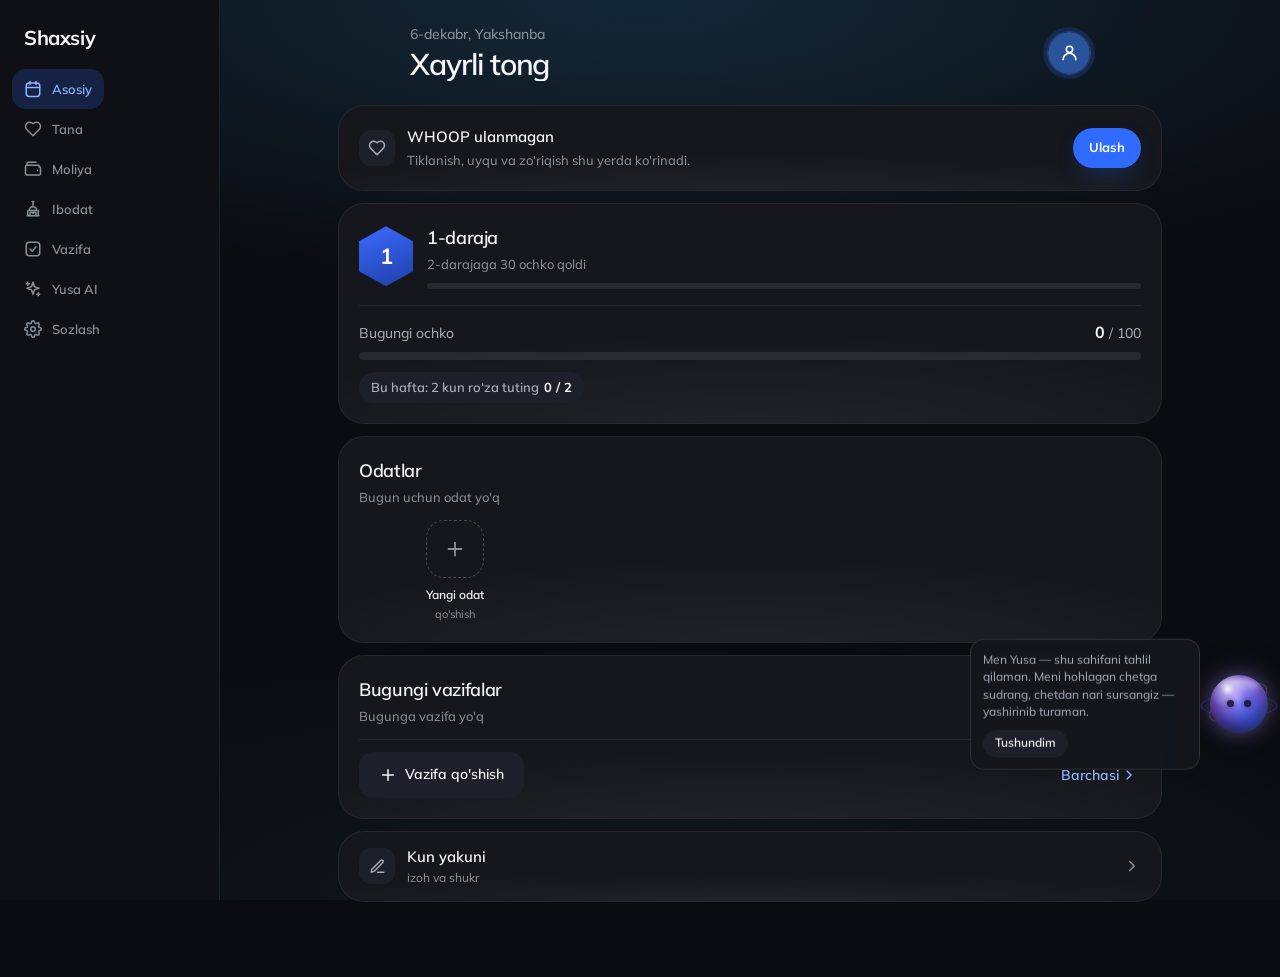
==== commit fe4787e1: "/yangi/ qobig'i: dash origin/dizayn-2026-10:app/ (a94f520, v136) front-end Serverdagi /opt/shaxsiy/y" ====
--- a/index.html
+++ b/index.html
@@ -22,26 +22,26 @@
      ushlab turgan qurilma ularni hali so'rashi mumkin. -->
 <link rel="preload" as="font" type="font/woff2" href="fonts/mulish-cyrillic.woff2" crossorigin>
 <link rel="preload" as="font" type="font/woff2" href="fonts/mulish-latin.woff2" crossorigin>
-<link rel="stylesheet" href="css/fonts.css?v=v134">
-<link rel="stylesheet" href="app.css?v=v134">
-<link rel="stylesheet" href="css/sections.css?v=v134">
-<link rel="stylesheet" href="css/ai.css?v=v134">
-<link rel="stylesheet" href="css/whoop.css?v=v134">
-<link rel="stylesheet" href="css/profile.css?v=v134">
-<link rel="stylesheet" href="css/today.css?v=v134">
-<link rel="stylesheet" href="css/tasks.css?v=v134">
-<link rel="stylesheet" href="css/books.css?v=v134">
-<link rel="stylesheet" href="css/habits.css?v=v134">
-<link rel="stylesheet" href="css/health.css?v=v134">
-<link rel="stylesheet" href="css/finance.css?v=v134">
-<link rel="stylesheet" href="css/ibodat.css?v=v134">
-<link rel="stylesheet" href="css/yusa.css?v=v134">
-<link rel="stylesheet" href="css/food.css?v=v134">
-<link rel="stylesheet" href="css/settings.css?v=v134">
-<link rel="stylesheet" href="css/onboard.css?v=v134">
-<link rel="stylesheet" href="css/yusa-orb.css?v=v134">
-<link rel="stylesheet" href="css/levels.css?v=v134">
-<link rel="stylesheet" href="css/install.css?v=v134">
+<link rel="stylesheet" href="css/fonts.css?v=v133">
+<link rel="stylesheet" href="app.css?v=v133">
+<link rel="stylesheet" href="css/sections.css?v=v133">
+<link rel="stylesheet" href="css/ai.css?v=v133">
+<link rel="stylesheet" href="css/whoop.css?v=v133">
+<link rel="stylesheet" href="css/profile.css?v=v133">
+<link rel="stylesheet" href="css/today.css?v=v133">
+<link rel="stylesheet" href="css/tasks.css?v=v133">
+<link rel="stylesheet" href="css/books.css?v=v133">
+<link rel="stylesheet" href="css/habits.css?v=v133">
+<link rel="stylesheet" href="css/health.css?v=v133">
+<link rel="stylesheet" href="css/finance.css?v=v133">
+<link rel="stylesheet" href="css/ibodat.css?v=v133">
+<link rel="stylesheet" href="css/yusa.css?v=v133">
+<link rel="stylesheet" href="css/food.css?v=v133">
+<link rel="stylesheet" href="css/settings.css?v=v133">
+<link rel="stylesheet" href="css/onboard.css?v=v133">
+<link rel="stylesheet" href="css/yusa-orb.css?v=v133">
+<link rel="stylesheet" href="css/levels.css?v=v133">
+<link rel="stylesheet" href="css/install.css?v=v133">
 </head>
 <body>
 <div class="app">
@@ -56,10 +56,9 @@
 </div>
 
 <nav class="nav" id="nav" aria-label="Main tabs"></nav>
-<!-- Tana — kapsuladan tashqarida, alohida ko'k doira. Bu tugma emas, yorliq:
-     bosilishi boshqalarniki bilan bir xil (data-act="go"). core.js renderNav
-     belgisini va faol holatini yangilaydi. -->
-<button class="fab" id="fab" data-act="go" data-view="health" aria-label="Tana"></button>
+<!-- «+» — tez qo'shish (core.js › D.act.fab). Belgi va aria-label ni
+     renderNav qo'yadi. -->
+<button class="fab" id="fab" data-act="fab" aria-label="Qo'shish"></button>
 <div class="sheet-bg" id="sheetBg"></div>
 <div class="sheet" id="sheet" role="dialog" aria-modal="true"></div>
 
@@ -71,19 +70,19 @@
      birinchi render'dan keyin bo'sh vaqtda bittalab yuklaydi. O'lchandi: birinchi chizishga
      kerak bo'lgan JS 485 KB dan tushdi. Bu yerga yangi <script> qo'shishdan oldin o'ylang —
      u har ochilishda hammaning telefonida o'qiladi. -->
-<script defer src="js/core.js?v=v134"></script>
-<script defer src="js/i18n.js?v=v134"></script>
-<script defer src="js/prayer.js?v=v134"></script>
-<script defer src="js/ai.js?v=v134"></script>
-<script defer src="js/whoop.js?v=v134"></script>
-<script defer src="js/profile.js?v=v134"></script>
-<script defer src="js/today.js?v=v134"></script>
-<script defer src="js/health.js?v=v134"></script>
-<script defer src="js/ibodat.js?v=v134"></script>
-<script defer src="js/food.js?v=v134"></script>
-<script defer src="js/onboard.js?v=v134"></script>
-<script defer src="js/yusa-orb.js?v=v134"></script>
-<script defer src="js/app.js?v=v134"></script>
-<script defer src="js/install.js?v=v134"></script>
+<script defer src="js/core.js?v=v133"></script>
+<script defer src="js/i18n.js?v=v133"></script>
+<script defer src="js/prayer.js?v=v133"></script>
+<script defer src="js/ai.js?v=v133"></script>
+<script defer src="js/whoop.js?v=v133"></script>
+<script defer src="js/profile.js?v=v133"></script>
+<script defer src="js/today.js?v=v133"></script>
+<script defer src="js/health.js?v=v133"></script>
+<script defer src="js/ibodat.js?v=v133"></script>
+<script defer src="js/food.js?v=v133"></script>
+<script defer src="js/onboard.js?v=v133"></script>
+<script defer src="js/yusa-orb.js?v=v133"></script>
+<script defer src="js/app.js?v=v133"></script>
+<script defer src="js/install.js?v=v133"></script>
 </body>
 </html>
--- a/app.css
+++ b/app.css
@@ -24,6 +24,17 @@
    qolmadi va yangi joyga ham yozilmaydi (tests/test_css_rules.js tekshiradi);
    11px quyi chegara o'z joyida. Buni o'zaro hal qilmang — o'zgartirish
    egasining qarori, javobni sana bilan shu yerga yozing.
+
+   «YORUG' QOG'OZ» (2026-10-09, egasi tasdiqlagan dizayn hujjati).
+   Egasi asosan yorug' rejimda ishlatadi, shuning uchun yangi ko'rinish
+   yorug' tema uchun chizilgan: oq karta kulrang fonda soya bilan turadi,
+   har sahifaning birinchi kartasi («bosh karta», .hero--*) ma'nosiga qarab
+   och rangli gradient oladi. BOSHQARUV RANGI YORUG' TEMADA QORA (#0E1116):
+   asosiy tugma, FAB, tanlangan chip. 2026-09-15 dagi «urg'u rang — ko'k»
+   qarori yorug' tema uchun shu bilan almashdi; ko'k u yerda faqat o'lchov
+   (zo'riqish, havola). Qorong'i tema o'z tokenlari bilan qoladi — u yerda
+   boshqaruv hamon ko'k. Shu sabab boshqaruv --accent dan emas, alohida
+   --ctl / --on-ctl / --ctl-text tokenlaridan o'qiydi.
    ---------- */
 :root {
   --bg: #0B0C10; --bg2: #0F1015; --bg3: #15171D;
@@ -53,6 +64,24 @@
   --title-grad: linear-gradient(180deg,#FFFFFF 0%,#9AA0A8 130%);
   --wash1: transparent; --wash2: transparent; --wash3: transparent; --grain: transparent;
   --ruh: #8FB4FF; --aql: #4FE07F; --qalb: #FF8AA3; --tana: #FFB35C; --boshqa: #8A9099; --aralash: #B9A6FF;
+  /* Boshqaruv (2026-10-09): tugma, FAB, tanlangan chip, faol yorliq. */
+  --ctl: #2F6BFF; --on-ctl: #FFFFFF; --ctl-text: #8FB4FF;
+  --seg-bg: #15171D; --seg-text: #8A9099; --seg-on: #2F6BFF; --seg-on-text: #FFFFFF; --seg-sh: 0 6px 18px -6px var(--accent-glow);
+  --f-line: transparent; --grip: rgba(255,255,255,.22); --overlay: rgba(0,0,0,.5);
+  --toast-bg: #15171D; --toast-fg: #F5F6F8; --good-fill: #157A3D;
+  /* Och fonlar — holat pilli, belgi katagi, maslahat qutisi. */
+  --success-soft: rgba(52,208,106,.14); --warning-soft: rgba(245,165,36,.16); --danger-soft: rgba(255,91,91,.14);
+  --violet-soft: rgba(167,139,250,.16); --coral-soft: rgba(255,138,101,.15);
+  --amber: #F5A524; --amber-text: #F7B955; --coral: #FF8A65; --coral-2: #FF9D7E; --coral-text: #FF9D7E;
+  /* Bosh karta gradientlari: qorong'ida karta rangiga ozgina tus qo'shiladi. */
+  --hero-yashil: linear-gradient(180deg, color-mix(in srgb, #34D06A 13%, #15171D) 0%, #15171D 62%);
+  --hero-namoz:  linear-gradient(180deg, color-mix(in srgb, #F5A524 14%, #15171D) 0%, #15171D 62%);
+  --hero-uyqu:   linear-gradient(180deg, color-mix(in srgb, #A78BFA 15%, #15171D) 0%, #15171D 62%);
+  --hero-kok:    linear-gradient(180deg, color-mix(in srgb, #2F6BFF 15%, #15171D) 0%, #15171D 62%);
+  --hero-ovqat:  linear-gradient(180deg, color-mix(in srgb, #FF8A3C 14%, #15171D) 0%, #15171D 62%);
+  --hero-qazo:   linear-gradient(180deg, color-mix(in srgb, #F5A524 11%, #15171D) 0%, #15171D 62%);
+  --hero-tana:   radial-gradient(circle at 50% 42%, rgba(52,208,106,.13) 0, rgba(52,208,106,0) 54%), linear-gradient(180deg, color-mix(in srgb, #34D06A 8%, #15171D) 0%, #15171D 100%);
+  --sh-hero: none; --sh-hero-yashil: none; --sh-hero-namoz: none; --sh-hero-uyqu: none; --sh-hero-kok: none; --sh-hero-ovqat: none;
   /* Butun ilova — bitta oila: Mulish (css/fonts.css da nega aynan shu
      yozilgan: o'zbek apostrofi va raqam kengliklari). Farq faqat vazn va
      o'lchamda; 800 hech qayerda yo'q — rasmlardagi yengillik shundan. */
@@ -60,47 +89,74 @@
   --num: var(--font);
   --mono: ui-monospace, "SF Mono", Menlo, Consolas, monospace;
   --emoji: "Apple Color Emoji", "Segoe UI Emoji", "Noto Color Emoji", sans-serif;
-  /* Burchaklar: karta 24, plitka 20, kiritish/ichki 14, pastki oyna 28. */
-  --r: 24px; --r-sm: 14px; --r-xs: 9px; --r-lg: 28px; --r-tile: 20px; --r-pill: 999px;
+  /* Burchaklar: karta 26, bosh karta 30, ichki plitka 16, kiritish 14, pastki oyna 28. */
+  --r: 26px; --r-hero: 30px; --r-sm: 14px; --r-xs: 9px; --r-lg: 28px; --r-tile: 16px; --r-pill: 999px;
   --sh: none; --sh-modal: 0 32px 80px rgba(0,0,0,.7); --sh-card: none;
   --sh-nav: 0 14px 40px rgba(0,0,0,.55);
   --sh-btn: 0 10px 26px -10px var(--accent-glow);
   --ease-out: cubic-bezier(.22,1,.36,1); --ease-spring: cubic-bezier(.34,1.56,.64,1); --ease-sheet: cubic-bezier(.32,.72,0,1);
-  /* Panel egallagan joy: kapsula 66 + suzish 18. Toast, Yusa oynasi va sahifa
-     to'ldirishi shu bitta sondan hisoblaydi. */
-  --nav-h: 84px; --side-w: 220px;
+  /* Panel egallagan joy: kapsula 66 + suzish 16 + nafas. Toast, Yusa oynasi va
+     sahifa to'ldirishi shu bitta sondan hisoblaydi — oxirgi karta panel
+     ostida qolmasin. */
+  --nav-h: 100px; --side-w: 220px;
   color-scheme: dark;
 }
 /* Yorug' tema — o'sha til oq qog'ozda. Ko'k bir pog'ona to'q (#2358E8, oq
    ustida 5,8:1), zona ranglari oq fonda o'qilishi uchun to'qlashadi, yonish
    o'chadi (oq ustida u iflos dog' bo'lardi). */
 [data-theme="light"] {
-  --bg: #F2F3F6; --bg2: #EBEDF1; --bg3: #FFFFFF;
-  --text: #0E1116; --text2: #4B515B; --text3: #5F656F; --text4: #5F656F;
+  --bg: #F2F3F5; --bg2: #EBEDF0; --bg3: #FFFFFF;
+  /* --text4 = --text3. Dizayn hujjatida eng och matn #6B7280, lekin u faqat
+     oq ustida 4,8:1 beradi: tusli yuzada (daraja zinasi) 4,1:1 ga tushdi —
+     tests/visual.js topdi. Modullar --text4 ni har xil yuzada ishlatadi,
+     shuning uchun token AA dan o'tadigan qiymatda qoldi. */
+  --text: #0E1116; --text2: #3D434C; --text3: #5F6672; --text4: #5F6672;
   --ink-on-light: #0E1116;
-  --accent-text: #1F5AE0; --success-text: #157A3D; --warning-text: #8A6300;
-  --info-text: #1F5AE0; --violet-text: #5B48C7;
+  --accent-text: #1F5AE0; --success-text: #157A3D; --warning-text: #8A4B00;
+  --info-text: #1F5AE0; --violet-text: #5B3FC4;
   --success: #1FA854; --success-glow: rgba(31,168,84,.30);
-  --warning: #C9930A; --warning-glow: rgba(201,147,10,.30);
-  --danger: #E03B3B; --danger-text: #C12B2B;
+  --warning: #E08A0C; --warning-glow: rgba(224,138,12,.30);
+  --danger: #E5484D; --danger-text: #B42318;
   --info: #2358E8; --accent: #2358E8; --violet: #7C5CE6;
-  --accent-soft: rgba(35,88,232,.12); --accent-glow: rgba(35,88,232,.30);
-  --z-high: #1FA854; --z-mid: #C9930A; --z-low: #E03B3B;
+  --accent-soft: #EEF3FF; --accent-glow: rgba(35,88,232,.30);
+  /* Zona: tiklanish ≥67 yashil, 34–66 sariq, <34 qizil. */
+  --z-high: #1FA854; --z-mid: #F2B53A; --z-low: #E5484D;
   --strain: #2358E8; --sleep: #7C5CE6; --recovery: #1FA854;
-  --glass: #F1F2F5; --inset: rgba(14,17,22,.04); --recess: rgba(14,17,22,.03);
-  --card-bg: #FFFFFF; --card-solid: #FFFFFF; --card2: #F1F2F5; --card-line: rgba(14,17,22,.08); --sheen: transparent;
-  --row-bg: #FFFFFF; --row-line: rgba(14,17,22,.08);
-  --line: rgba(14,17,22,.08); --line2: rgba(14,17,22,.14); --line3: rgba(14,17,22,.26);
-  --track: rgba(14,17,22,.09); --nav: rgba(255,255,255,.94);
+  --glass: #F6F7F9; --inset: rgba(14,17,22,.04); --recess: rgba(14,17,22,.03);
+  --card-bg: #FFFFFF; --card-solid: #FFFFFF; --card2: #F6F7F9; --card-line: transparent; --sheen: transparent;
+  --row-bg: #FFFFFF; --row-line: #EEF0F3;
+  --line: #EEF0F3; --line2: #E2E5EA; --line3: #D5DAE1;
+  --track: #EEF1F4; --nav: rgba(255,255,255,.97);
   --hover: rgba(14,17,22,.05); --focus: rgba(35,88,232,.6); --ring: #0E1116;
-  --f-input: #F1F2F5; --f-input-focus: #FFFFFF;
-  --btn-grad: #2358E8; --on-btn: #FFFFFF;
+  --f-input: #FFFFFF; --f-input-focus: #FFFFFF;
+  --btn-grad: #0E1116; --on-btn: #FFFFFF;
   --title-grad: linear-gradient(180deg,#0E1116 0%,#3C424A 130%);
   --wash1: transparent; --wash2: transparent; --wash3: transparent; --grain: transparent;
-  --ruh: #1F5AE0; --aql: #157A3D; --qalb: #C4265A; --tana: #B96A00; --boshqa: #666C75; --aralash: #5B48C7;
-  --sh: none; --sh-modal: 0 24px 70px rgba(14,17,22,.20); --sh-card: none;
-  --sh-nav: 0 10px 30px rgba(14,17,22,.14);
-  --sh-btn: 0 10px 26px -10px var(--accent-glow);
+  --ruh: #2452D6; --aql: #0F7A47; --qalb: #BA2650; --tana: #A65800; --boshqa: #5F6672; --aralash: #5B3FC4;
+  --ctl: #0E1116; --on-ctl: #FFFFFF; --ctl-text: #0E1116;
+  --seg-bg: #E6E8EC; --seg-text: #4B515B; --seg-on: #FFFFFF; --seg-on-text: #0E1116; --seg-sh: 0 1px 3px rgba(17,24,39,.12);
+  --f-line: #D5DAE1; --grip: #D5DAE1; --overlay: rgba(14,17,22,.42);
+  --toast-bg: #0E1116; --toast-fg: #FFFFFF;
+  --success-soft: #E8F6EE; --warning-soft: #FFF4E5; --danger-soft: #FDECEC;
+  --violet-soft: #EFEBFE; --coral-soft: #FFF0EA;
+  --amber: #E08A0C; --amber-text: #8A4B00; --coral: #E8572F; --coral-2: #F0805F; --coral-text: #B4361F;
+  --hero-yashil: linear-gradient(180deg,#E6F7EE 0%,#F5FCF8 42%,#FFFFFF 100%);
+  --hero-namoz:  radial-gradient(circle at 92% -8%, rgba(255,186,64,.42) 0, rgba(255,186,64,0) 48%), linear-gradient(180deg,#FFF2D6 0%,#FFF9EE 50%,#FFFFFF 100%);
+  --hero-uyqu:   radial-gradient(circle at 92% -8%, rgba(139,124,246,.30) 0, rgba(139,124,246,0) 46%), linear-gradient(180deg,#EFEBFF 0%,#F8F6FF 48%,#FFFFFF 100%);
+  --hero-kok:    linear-gradient(180deg,#E8F0FF 0%,#F5F8FF 48%,#FFFFFF 100%);
+  --hero-ovqat:  radial-gradient(circle at 95% -10%, rgba(255,160,90,.30) 0, rgba(255,160,90,0) 46%), linear-gradient(180deg,#FFF0E3 0%,#FFF9F3 48%,#FFFFFF 100%);
+  --hero-qazo:   linear-gradient(180deg,#FFF3E2 0%,#FFFAF3 46%,#FFFFFF 100%);
+  --hero-tana:   radial-gradient(circle at 50% 42%, rgba(31,168,84,.15) 0, rgba(31,168,84,0) 54%), linear-gradient(180deg,#EEF4FA 0%,#FFFFFF 100%);
+  --sh: none; --sh-modal: 0 24px 70px rgba(14,17,22,.20);
+  --sh-card: 0 1px 2px rgba(17,24,39,.04), 0 12px 30px -16px rgba(17,24,39,.16);
+  --sh-hero: 0 1px 2px rgba(17,24,39,.04), 0 16px 36px -18px rgba(17,24,39,.22);
+  --sh-hero-yashil: 0 1px 2px rgba(17,24,39,.04), 0 16px 36px -18px rgba(20,110,60,.26);
+  --sh-hero-namoz: 0 1px 2px rgba(17,24,39,.04), 0 16px 36px -18px rgba(150,95,10,.30);
+  --sh-hero-uyqu: 0 1px 2px rgba(17,24,39,.04), 0 16px 36px -18px rgba(76,52,170,.28);
+  --sh-hero-kok: 0 1px 2px rgba(17,24,39,.04), 0 16px 36px -18px rgba(30,70,170,.28);
+  --sh-hero-ovqat: 0 1px 2px rgba(17,24,39,.04), 0 16px 36px -18px rgba(170,90,20,.28);
+  --sh-nav: 0 1px 2px rgba(17,24,39,.06), 0 18px 40px -14px rgba(17,24,39,.30);
+  --sh-btn: none;
   color-scheme: light;
 }
 
@@ -150,7 +206,7 @@
 .app { display: flex; min-height: 100vh; min-height: 100dvh; }
 .side { display: none; }
 .main { flex: 1; min-width: 0; }
-.page { max-width: 720px; margin: 0 auto; padding: 4px 16px 28px; }
+.page { max-width: 720px; margin: 0 auto; padding: 12px 16px 28px; }
 .section { margin-top: 10px; }
 /* Bo'lim sarlavhasi — Ultrahuman'dagidek: katta nom, chapida ixtiyoriy belgi,
    o'ngida ko'k havola. Chiziqlar va katta harf ketdi. */
@@ -194,24 +250,69 @@
    Ichidan yoritilgan: pastdan xira nur (statik radial gradient — hech qachon
    animatsiya qilinmaydi). Chegara juda ingichka: karta ko'mir fondan o'zi
    ajralib turadi. Tepadagi zona tasmasi yo'q — zonani holat so'zi aytadi. */
-.card, .hero { position: relative; background: var(--card-bg); border: 1px solid var(--card-line); border-radius: var(--r); padding: 18px; margin-bottom: 12px;
+.card, .hero { position: relative; background: var(--card-bg); border: 1px solid var(--card-line); border-radius: var(--r); padding: 20px; margin-bottom: 12px; box-shadow: var(--sh-card);
   overflow: hidden; content-visibility: auto; contain-intrinsic-size: auto 280px;
   transition: background .3s ease, border-color .3s ease; }
 .card::before, .hero::before { content: ''; position: absolute; inset: 0; pointer-events: none; border-radius: inherit;
   background: radial-gradient(90% 70% at 50% 108%, rgba(255,255,255,.055), transparent 70%); }
-[data-theme="light"] .card::before, [data-theme="light"] .hero::before { background: radial-gradient(90% 70% at 50% 108%, rgba(14,17,22,.025), transparent 70%); }
+/* Yorug'da ichki nur yo'q: oq kartani kulrang fondan soya ajratadi. */
+[data-theme="light"] .card::before, [data-theme="light"] .hero::before { display: none; }
 .card > *, .hero > * { position: relative; }
 .card.flat { background: transparent; border: 1px solid var(--line); padding: 14px 16px; }
 .card.flat::before { display: none; }
 .card.all-done::before { background: radial-gradient(circle at 50% 0%, color-mix(in srgb, var(--success) 12%, transparent), transparent 60%); }
 .card-head { display: flex; align-items: center; justify-content: space-between; gap: 10px; margin-bottom: 12px; flex-wrap: wrap; }
-.card-head .title { flex: 1; min-width: 0; }
+.card-head .title { flex: 1; min-width: 0; font-size: 18px; font-weight: 600; letter-spacing: -.02em; color: var(--text); }
 .card-head > .ic:last-child { color: var(--text3); }
 .kpi { display: flex; align-items: baseline; gap: 6px; flex-wrap: wrap; }
 .kpi-num { font-size: 56px; font-weight: 600; font-variant-numeric: tabular-nums; letter-spacing: -.035em; color: var(--text); line-height: .95; }
 .kpi-total { font-family: var(--num); font-size: 17px; font-weight: 500; color: var(--text3); }
 .kpi-label { font-size: 13px; font-weight: 500; color: var(--text3); margin-left: 2px; }
-@media (max-width: 400px){ .card, .hero { padding: 16px; } .kpi-num { font-size: 48px; } }
+@media (max-width: 400px){ .card, .hero { padding: 18px; } .kpi-num { font-size: 48px; } }
+
+/* ---------- bosh karta ----------
+   Har sahifaning birinchi katta kartasi. Rang — ma'no: yashil tiklanish va
+   kirim, iliq sariq namoz, binafsha uyqu, ko'k zo'riqish va hisoblar, to'q
+   sariq ovqat va qazo. Gradient yuqoridan pastga oqqa so'nadi, ya'ni
+   kartaning quyi yarmidagi mayda yozuv har doim oq ustida turadi. */
+.hero[class*="hero--"], .card[class*="hero--"] { border-radius: var(--r-hero); padding: 18px 20px 20px; border-color: transparent; box-shadow: var(--sh-hero); }
+.hero[class*="hero--"]::before, .card[class*="hero--"]::before { display: none; }
+.hero--yashil { background: var(--hero-yashil); box-shadow: var(--sh-hero-yashil) !important; }
+.hero--namoz  { background: var(--hero-namoz);  box-shadow: var(--sh-hero-namoz) !important; }
+.hero--uyqu   { background: var(--hero-uyqu);   box-shadow: var(--sh-hero-uyqu) !important; }
+.hero--kok    { background: var(--hero-kok);    box-shadow: var(--sh-hero-kok) !important; }
+.hero--ovqat  { background: var(--hero-ovqat);  box-shadow: var(--sh-hero-ovqat) !important; }
+.hero--qazo   { background: var(--hero-qazo); }
+.hero--tana   { background: var(--hero-tana); }
+/* Bosh karta tepasidagi kichik pill («WHOOP · 07:12», «Kunlik reja: 5»). */
+.hero-pill { display: inline-flex; align-items: center; gap: 6px; flex: none; padding: 5px 11px; border-radius: var(--r-pill); background: var(--card-bg);
+  box-shadow: inset 0 0 0 1px var(--line2); font-size: 12px; font-weight: 600; color: var(--text2); white-space: nowrap; }
+/* Karta sarlavhasi ostidagi izoh qatori. */
+.card-sub { margin: -8px 0 12px; font-size: 13px; color: var(--text3); }
+
+/* ---------- maslahat qutisi ----------
+   Oq fon, ingichka chegara, chapda belgi, 14px matn. */
+.advice { display: flex; gap: 10px; align-items: flex-start; padding: 12px 14px; border-radius: 16px; background: var(--card-bg);
+  box-shadow: inset 0 0 0 1px var(--line2); font-size: 14px; line-height: 1.45; color: var(--text); }
+.advice > .ic { flex: none; margin-top: 2px; color: var(--success-text); }
+.advice.warn > .ic { color: var(--amber-text); } .advice.bad > .ic { color: var(--danger-text); } .advice.info > .ic { color: var(--accent-text); }
+.advice.tint { background: var(--accent-soft); box-shadow: none; }
+.advice b { font-weight: 700; }
+
+/* ---------- kichik plitka (.ptile) ----------
+   2 yoki 3 ustunli to'r; ichida yorliq, raqam, qisqa baho. Bosh karta
+   ichida oq va chegarali, oddiy karta ichida .flat — kulrang, chegarasiz.
+   (.tile nomi band: u Asosiydagi eski 2×2 kvadrat.) */
+.ptiles { display: grid; grid-template-columns: repeat(3, minmax(0, 1fr)); gap: 8px; }
+.ptiles.two { grid-template-columns: repeat(2, minmax(0, 1fr)); }
+.ptile { min-width: 0; padding: 12px; border-radius: 16px; background: var(--card-bg); box-shadow: inset 0 0 0 1px var(--line2); }
+.ptile.flat { border-radius: 14px; background: var(--card2); box-shadow: none; }
+.ptile-l { display: block; font-size: 12px; font-weight: 600; color: var(--text3); overflow: hidden; text-overflow: ellipsis; white-space: nowrap; }
+.ptile-v { display: block; margin-top: 3px; font-size: 19px; font-weight: 600; letter-spacing: -.03em; color: var(--text); line-height: 1.2; overflow-wrap: anywhere; }
+.ptile-v small { font-size: 12px; font-weight: 500; letter-spacing: 0; color: var(--text4); }
+.ptile-n { display: block; margin-top: 3px; font-size: 11px; font-weight: 600; color: var(--text4); }
+.ptile-n.good { color: var(--success-text); } .ptile-n.warn { color: var(--amber-text); } .ptile-n.bad { color: var(--danger-text); }
+@media (max-width: 360px){ .ptile { padding: 10px; } .ptile-v { font-size: 17px; } }
 
 /* ---------- plitka (2×2) ----------
    Kvadrat karta: tepada yorliq + «›», holat so'zi, pastda katta raqam.
@@ -268,7 +369,10 @@
 @media (hover: hover) { .li-del:hover { color: var(--danger-text); background: var(--hover); } }
 @media (hover: hover) { .btn.icon:hover { color: var(--text); background: var(--hover); } }
 /* Belgi doirasi — qatorning chap chetida (kategoriya emoji, bo'lim belgisi). */
-.ico { width: 42px; height: 42px; border-radius: 50%; display: grid; place-items: center; flex: none; background: var(--card2); color: var(--text2); font-size: 19px; font-family: var(--emoji); }
+.ico { --c: var(--text2); --cb: var(--card2); width: 36px; height: 36px; border-radius: 12px; display: grid; place-items: center; flex: none; background: var(--cb); color: var(--c); font-size: 18px; font-family: var(--emoji); }
+.ico.good { --c: var(--success-text); --cb: var(--success-soft); } .ico.info { --c: var(--accent-text); --cb: var(--accent-soft); }
+.ico.sleep { --c: var(--violet-text); --cb: var(--violet-soft); } .ico.warn { --c: var(--amber-text); --cb: var(--warning-soft); }
+.ico.bad { --c: var(--danger-text); --cb: var(--danger-soft); } .ico.coral { --c: var(--coral-text); --cb: var(--coral-soft); }
 .empty { display: flex; flex-direction: column; align-items: center; justify-content: center;
   text-align: center; gap: 6px; padding: 28px 18px; color: var(--text3); font-size: 13px; line-height: 1.5; }
 .empty-ic { width: 46px; height: 46px; border-radius: var(--r-pill); display: grid; place-items: center;
@@ -285,25 +389,34 @@
 
 /* ---------- chip va teg ----------
    Chegarasiz: rang 14% fon + rangli matn. Oddiy registr. */
-.pill { display: inline-flex; align-items: center; gap: 5px; padding: 6px 11px; border-radius: var(--r-pill); background: var(--card2); border: 0; color: var(--text2); font-size: 13px; font-weight: 600; white-space: nowrap; transition: background .2s, color .2s; }
-.pill.on { background: color-mix(in srgb, var(--warning) 14%, transparent); color: var(--warning-text); }
-.pill.good { background: color-mix(in srgb, var(--success) 14%, transparent); color: var(--success-text); }
-.pill.bad { background: color-mix(in srgb, var(--danger) 14%, transparent); color: var(--danger-text); }
+.pill { display: inline-flex; align-items: center; gap: 5px; padding: 4px 10px; border-radius: var(--r-pill); background: var(--card2); border: 0; color: var(--text2); font-size: 13px; font-weight: 600; white-space: nowrap; transition: background .2s, color .2s; }
+.pill.on, .pill.warn { background: var(--warning-soft); color: var(--amber-text); }
+.pill.good { background: var(--success-soft); color: var(--success-text); }
+.pill.bad { background: var(--danger-soft); color: var(--danger-text); }
+.pill.sleep { background: var(--violet-soft); color: var(--violet-text); }
+.pill.coral { background: var(--coral-soft); color: var(--coral-text); }
 .pill.info { background: var(--accent-soft); color: var(--accent-text); }
 .pill.big { padding: 8px 13px; font-size: 13px; }
 button.pill { min-height: 40px; padding: 8px 14px; }
 .tag { --c: var(--boshqa); display: inline-flex; align-items: center; gap: 5px; padding: 4px 10px; border-radius: var(--r-pill); font-size: 12px; font-weight: 600; white-space: nowrap;
   background: color-mix(in srgb, var(--c) 14%, transparent); border: 0; color: var(--c); }
 .tag.good { --c: var(--success-text); } .tag.bad { --c: var(--danger-text); } .tag.info { --c: var(--accent-text); }
+/* Tanlanadigan chip: oq ↔ boshqaruv rangi. Holat pilli (.pill) bilan
+   adashtirmang — u bosilmaydi. */
+.chip { display: inline-flex; align-items: center; gap: 6px; min-height: 40px; padding: 0 14px; border-radius: var(--r-pill); border: 1.5px solid var(--f-line);
+  background: var(--card-bg); color: var(--text); font-size: 14px; font-weight: 600; white-space: nowrap; transition: background .15s, color .15s, border-color .15s; }
+:root:not([data-theme="light"]) .chip { background: var(--card2); }
+.chip[aria-pressed="true"], .chip.on { background: var(--ctl); border-color: var(--ctl); color: var(--on-ctl); }
+.chips { display: flex; flex-wrap: wrap; gap: 8px; }
 .dot { width: 8px; height: 8px; border-radius: 50%; background: var(--c, var(--text3)); display: inline-block; flex: none; }
 .streak { display: inline-flex; align-items: center; gap: 3px; font-size: 12px; font-weight: 600; color: var(--warning-text); font-family: var(--num); }
 
 /* ---------- boshqaruv ----------
    Asosiy tugma — ko'k kapsula, oq yozuv (ikkala temada). Ghost — ichki
    rang (--card2), chegarasiz. Segment va chip: faol bo'lak ko'k. */
-.inp, .sel, .ta { width: 100%; min-width: 0; padding: 12px 15px; border: 1px solid transparent; border-radius: var(--r-sm); background: var(--f-input); color: var(--text); font-size: 15px; outline: none; transition: border-color .2s, background .2s; }
+.inp, .sel, .ta { width: 100%; min-width: 0; min-height: 50px; padding: 12px 16px; border: 1.5px solid var(--f-line); border-radius: var(--r-sm); background: var(--f-input); color: var(--text); font-size: 15px; outline: none; transition: border-color .2s, background .2s; }
 .inp::placeholder, .ta::placeholder { color: var(--text3); }
-.inp:focus, .sel:focus, .ta:focus { border-color: var(--accent); background: var(--f-input-focus); }
+.inp:focus, .sel:focus, .ta:focus { border-color: var(--ctl); background: var(--f-input-focus); }
 .inp:focus-visible, .sel:focus-visible, .ta:focus-visible { outline: 2px solid var(--ring); outline-offset: 2px; }
 .inp.sm, .sel.sm { padding: 9px 12px; font-size: 13px; min-height: 40px; }
 @media (pointer: coarse) { .inp, .sel, .ta, .inp.sm, .sel.sm { font-size: 16px; } }
@@ -326,13 +439,18 @@
 .btn.sm { padding: 0 16px; font-size: 13px; min-height: 40px; }
 .btn.xs { padding: 0 13px; font-size: 12px; min-height: 36px; }
 .btn.block { width: 100%; white-space: normal; line-height: 1.3; }
+/* Sahifaning asosiy amali: to'liq enli, 54px, burchagi 16. */
+.btn.main { width: 100%; min-height: 54px; border-radius: 16px; font-size: 16px; font-weight: 600; white-space: normal; }
+.btn.main:disabled { opacity: .4; }
+.btn.good { background: var(--good-fill); color: #fff; }
 .btn.icon, .btn.sq { width: 42px; height: 42px; padding: 0; flex: none; border-radius: 50%; background: var(--card2); color: var(--text2); box-shadow: none; }
 .dashed { width: 100%; padding: 12px; border: 1px dashed var(--line3); border-radius: var(--r-sm); background: transparent; color: var(--text3); font-size: 13px; font-weight: 600; transition: color .2s, border-color .2s, background .2s; }
 @media (hover: hover) { .dashed:hover { color: var(--text); border-style: solid; background: var(--card2); } }
-.seg { display: flex; gap: 4px; padding: 4px; background: var(--card-bg); border: 1px solid var(--card-line); border-radius: var(--r-pill); margin-bottom: 14px; overflow-x: auto; scrollbar-width: none; }
+.seg { display: flex; gap: 2px; padding: 4px; background: var(--seg-bg); border: 0; border-radius: 16px; margin-bottom: 12px; overflow-x: auto; scrollbar-width: none; }
 .seg::-webkit-scrollbar { display: none; }
-.seg button { flex: 1; padding: 8px 10px; min-height: 40px; border: 0; background: transparent; color: var(--text3); border-radius: var(--r-pill); font-size: 13px; font-weight: 600; white-space: nowrap; transition: background .15s, color .15s; }
-.seg button.on { background: var(--accent); color: #fff; box-shadow: 0 6px 18px -6px var(--accent-glow); }
+.seg button { flex: 1; padding: 8px 10px; min-height: 40px; border: 0; background: transparent; color: var(--seg-text); border-radius: 12px; font-size: 14px; font-weight: 600; white-space: nowrap; transition: background .15s, color .15s; }
+.seg button.on, .seg button[aria-selected="true"] { background: var(--seg-on); color: var(--seg-on-text); box-shadow: var(--seg-sh); }
+.seg.four button { font-size: 13px; padding: 8px 4px; }
 .seg.compact { display: inline-flex; margin: 0; }
 .seg.compact button { flex: none; padding: 7px 12px; font-size: 13px; min-height: 36px; }
 .tabs { display: flex; gap: 6px; overflow-x: auto; padding-bottom: 4px; margin-bottom: 10px; scrollbar-width: none; }
@@ -342,7 +460,7 @@
   mask-image: linear-gradient(90deg, #000 calc(100% - 26px), transparent);
 }
 .tabs button { flex: none; padding: 8px 14px; min-height: 38px; border-radius: var(--r-pill); border: 0; background: var(--card2); color: var(--text3); font-size: 13px; font-weight: 600; white-space: nowrap; transition: background .15s, color .15s; }
-.tabs button.on { background: var(--accent); color: #fff; }
+.tabs button.on { background: var(--ctl); color: var(--on-ctl); }
 .slider { -webkit-appearance: none; appearance: none; width: 100%; height: 36px; background: transparent; outline: none; margin: 0; touch-action: pan-y; }
 .slider::-webkit-slider-runnable-track { height: 6px; border-radius: 3px; background: var(--track); }
 .slider::-moz-range-track { height: 6px; border-radius: 3px; background: var(--track); }
@@ -350,10 +468,16 @@
 .slider::-moz-range-thumb { width: 16px; height: 16px; border-radius: 50%; background: var(--text); cursor: pointer; border: 3px solid var(--bg); }
 .stepper { display: flex; align-items: center; gap: 8px; }
 .stepper .val { flex: 1; text-align: center; font-family: var(--num); font-size: 22px; font-weight: 600; color: var(--text); }
-.toggle { position: relative; width: 44px; height: 26px; border-radius: 13px; background: var(--line2); border: 0; padding: 0; flex: none; transition: background .2s; }
-.toggle::after { content: ''; position: absolute; top: 3px; left: 3px; width: 20px; height: 20px; border-radius: 50%; background: var(--text); transition: transform .2s; }
+.toggle { position: relative; width: 52px; height: 32px; border-radius: 16px; background: var(--line3); border: 0; padding: 0; flex: none; transition: background .2s; }
+.toggle::after { content: ''; position: absolute; top: 3px; left: 3px; width: 26px; height: 26px; border-radius: 50%; background: #fff; box-shadow: 0 1px 3px rgba(14,17,22,.25); transition: transform .2s; }
 .toggle.on { background: var(--success); }
-.toggle.on::after { transform: translateX(18px); background: #fff; }
+.toggle.on::after { transform: translateX(20px); }
+.toggle.sm { width: 40px; height: 24px; border-radius: 12px; }
+.toggle.sm::after { width: 18px; height: 18px; }
+.toggle.sm.on::after { transform: translateX(16px); }
+/* Kalit 32px, bosiladigan joy esa 44px bo'lishi kerak. */
+.toggle::before { content: ''; position: absolute; inset: -6px -4px; }
+.toggle.sm::before { inset: -10px -4px; }
 .input-row { display: flex; gap: 8px; align-items: center; }
 .input-row .inp, .input-row .sel { flex: 1; }
 .form-foot { display: flex; gap: 8px; align-items: center; flex-wrap: wrap; margin-top: 12px; padding-top: 12px; border-top: 1px solid var(--line); }
@@ -364,8 +488,8 @@
 /* ---------- o'sish chiziqlari ----------
    Rels 4px, yo'lak deyarli ko'rinmas, to'ldirish ko'k; bajarilganda yashil.
    Nur (uchidagi porlash) faqat modul o'zi so'raganda (.td-lv-rail). */
-.bar { flex: 1; height: 4px; background: var(--track); border-radius: 3px; overflow: hidden; display: block; min-width: 40px; }
-.bar.thin { height: 3px; } .bar.thick { height: 10px; border-radius: 6px; }
+.bar { flex: 1; height: 6px; background: var(--track); border-radius: 4px; overflow: hidden; display: block; min-width: 40px; }
+.bar.thin { height: 4px; } .bar.md { height: 8px; } .bar.thick { height: 14px; border-radius: 7px; }
 .bar-fill { display: block; height: 100%; border-radius: inherit; background: var(--accent); transition: width .4s var(--ease-out), background .3s; }
 .hbar { display: flex; align-items: center; gap: 8px; font-size: 13px; margin: 8px 0; }
 .hbar-label { width: 104px; flex: none; color: var(--text2); font-weight: 500; overflow: hidden; text-overflow: ellipsis; white-space: nowrap; }
@@ -431,7 +555,7 @@
    osmonning eng kuchli joyida turadi, shuning uchun --text2 (asr fazasida
    6,3:1; --text3 u yerda 3,6:1 ga tushardi). Profil surati ko'k halqa bilan. */
 .dash-title { margin: 0; font-size: 20px; font-weight: 700; letter-spacing: -.02em; color: var(--text); line-height: 1.15; white-space: nowrap; overflow: hidden; text-overflow: ellipsis; }
-.top { max-width: 720px; margin: 0 auto; padding: calc(env(safe-area-inset-top) + 16px) 16px 8px; }
+.top { max-width: 720px; margin: 0 auto; padding: calc(env(safe-area-inset-top) + 24px) 20px 0; }
 .top-row { display: flex; align-items: center; gap: 12px; }
 .top-txt { flex: 1; min-width: 0; display: flex; flex-direction: column; }
 .top-btn { width: 40px; height: 40px; flex: none; border-radius: 50%; border: 0; background: var(--card2); color: var(--text2); display: grid; place-items: center; padding: 0; transition: background .16s, color .16s; }
@@ -440,57 +564,69 @@
 .top-btn[disabled] { opacity: .35; }
 .top-link { border: 0; background: transparent; padding: 0; color: var(--accent-text); font: inherit; font-weight: 600; }
 .top-avatar { width: 42px; height: 42px; overflow: hidden; background: transparent; box-shadow: 0 0 0 1px rgba(255,255,255,.10), 0 0 0 5px var(--accent-soft); }
+[data-theme="light"] .top-avatar { box-shadow: none; }
+[data-theme="light"] .top-btn .pf-av-ini { background: var(--ctl) !important; }
 .top-btn .pf-av-img, .top-btn .pf-av-ini, i.top-av { width: 42px; height: 42px; border-radius: 50%; display: block; }
 .top-btn .pf-av-ini { display: grid; place-items: center; font-size: 15px; font-weight: 700; color: #fff; }
 i.top-av { background: linear-gradient(150deg, #5A8DFF, var(--accent)); }
-.top-title { margin: 0; font-size: 28px; font-weight: 700; letter-spacing: -.025em; line-height: 1.15; color: var(--text);
+.top-title { margin: 0; font-size: 30px; font-weight: 600; letter-spacing: -.035em; line-height: 1.1; color: var(--text);
   overflow: hidden; text-overflow: ellipsis; white-space: nowrap; }
-.top-sub { order: -1; margin: 0 0 3px; font-size: 13px; font-weight: 500; color: var(--text2); overflow: hidden; text-overflow: ellipsis; white-space: nowrap; }
-@media (max-width: 360px) { .top-title { font-size: 24px; } }
+.top-sub { order: -1; margin: 0 0 3px; font-size: 14px; font-weight: 500; color: var(--text3); overflow: hidden; text-overflow: ellipsis; white-space: nowrap; }
+@media (max-width: 360px) { .top-title { font-size: 26px; } }
+/* Sarlavha o'ngidagi oq pill: Ibodatda shahar, Tanada WHOOP, Moliyada oy. */
+.head-pill { display: inline-flex; align-items: center; gap: 6px; flex: none; min-height: 40px; padding: 0 14px; border: 0; border-radius: var(--r-pill);
+  background: var(--card-bg); box-shadow: 0 1px 2px rgba(17,24,39,.06), inset 0 0 0 1px var(--line2); font-size: 13px; font-weight: 600; color: var(--text); white-space: nowrap; }
+.head-pill .dot { --c: var(--success); }
 
 /* ---------- pastki panel + FAB ----------
-   To'rtta yorliq kapsulada, chekkadan uzilib suzadi; o'ngda alohida ko'k
-   doira — Tana bo'limi (core.js renderNav: TABS[MID] kapsuladan chiqib
-   #fab ga tushadi). Fon to'liq rangda, blursiz — blur har aylantirishda
-   butun panelni qayta kompozit qilardi (2026-09-10 da o'lchangan).
-   Faol yorliq: ko'k belgi + yozuv + ostida 4px nuqta. */
-.nav { position: fixed; left: 16px; right: 98px; bottom: calc(18px + env(safe-area-inset-bottom)); z-index: 40;
-  display: grid; grid-template-columns: repeat(4, 1fr); height: 66px; padding: 0 2px;
-  border-radius: 33px; background: var(--nav); border: 1px solid var(--line2); box-shadow: var(--sh-nav); }
-.nav-tab { position: relative; display: flex; flex-direction: column; align-items: center; justify-content: center; gap: 4px;
-  min-height: 0; padding: 0; border: 0; background: transparent; color: var(--text3);
-  font-size: 11px; font-weight: 600; transition: color .16s; }
+   (2026-10-09) Oq kapsulada BESHTA yorliq — Asosiy · Ibodat · Tana · Moliya ·
+   Vazifa; o'ngda alohida 62px doira — «+» (qo'shish). Ilgari o'sha doira
+   Tana bo'limi edi va kapsulada to'rtta yorliq turardi. Fon to'liq rangda,
+   blursiz — blur har aylantirishda butun panelni qayta kompozit qilardi
+   (2026-09-10 da o'lchangan). Faol yorliq: qalin yozuv + ostida 4px nuqta. */
+.nav { position: fixed; left: 14px; right: 88px; bottom: calc(16px + env(safe-area-inset-bottom)); z-index: 40;
+  display: grid; grid-template-columns: repeat(5, minmax(0, 1fr)); height: 66px; padding: 0 4px;
+  border-radius: 33px; background: var(--nav); border: 1px solid var(--line); box-shadow: var(--sh-nav); }
+.nav-tab { position: relative; display: flex; flex-direction: column; align-items: center; justify-content: center; gap: 3px;
+  min-width: 0; min-height: 0; padding: 0; border: 0; background: transparent; color: var(--text4);
+  font-size: 11px; font-weight: 500; transition: color .16s; }
 .nav-ic { position: relative; display: flex; padding: 0; }
 .nav-em { display: flex; transition: transform .12s var(--ease-spring); }
 .nav-em .ic { stroke-width: 1.9; }
 .nav-lab { max-width: 100%; overflow: hidden; text-overflow: ellipsis; white-space: nowrap; }
-.nav-tab.on { color: var(--accent-text); }
+.nav-tab.on { color: var(--ctl-text); font-weight: 700; }
 .nav-tab.on .nav-em .ic { stroke-width: 2.2; }
-.nav-tab.on::after { content: ''; position: absolute; bottom: 7px; left: 50%; width: 4px; height: 4px; margin-left: -2px; border-radius: 50%; background: var(--accent-text); }
+.nav-tab.on::after { content: ''; position: absolute; bottom: 6px; left: 50%; width: 4px; height: 4px; margin-left: -2px; border-radius: 50%; background: var(--ctl-text); }
 .nav-tab:active .nav-em { transform: scale(.88); }
 /* Belgi — tabular raqamdan CHIQARILADI: u hech narsa bilan tekislanmaydi,
    tnum faqat kenglik qo'shardi. */
-.nav-badge { position: absolute; top: -6px; right: -10px; min-width: 17px; height: 17px; padding: 0 5px; border-radius: 9px;
-  background: var(--danger); color: #fff; font-size: 11px; font-weight: 700; line-height: 17px; text-align: center;
-  font-variant-numeric: proportional-nums; font-feature-settings: "tnum" 0; box-shadow: 0 0 0 2px var(--nav); }
+.nav-badge { position: absolute; top: -6px; right: -11px; min-width: 18px; height: 18px; padding: 0 5px; border-radius: 9px;
+  background: var(--danger); color: #fff; font-size: 11px; font-weight: 700; line-height: 18px; text-align: center; font-style: normal;
+  font-variant-numeric: proportional-nums; font-feature-settings: "tnum" 0; box-shadow: 0 0 0 2px var(--bg3); }
 .mark-em { font-family: var(--emoji); font-size: 14px; line-height: 1; }
-.fab { position: fixed; right: 16px; bottom: calc(18px + env(safe-area-inset-bottom)); z-index: 40; width: 66px; height: 66px; padding: 0; border: 0; border-radius: 50%;
-  display: grid; place-items: center; color: #fff;
-  background: radial-gradient(120% 120% at 30% 20%, #6A9BFF, var(--accent) 60%);
-  box-shadow: 0 14px 34px -6px var(--accent-glow), inset 0 0 0 1px rgba(255,255,255,.12); transition: transform .12s var(--ease-spring); }
+.fab { position: fixed; right: 14px; bottom: calc(18px + env(safe-area-inset-bottom)); z-index: 40; width: 62px; height: 62px; padding: 0; border: 0; border-radius: 50%;
+  display: grid; place-items: center; background: var(--ctl); color: var(--on-ctl);
+  box-shadow: 0 16px 30px -10px rgba(14,17,22,.55); transition: transform .12s var(--ease-spring); }
 .fab:active { transform: scale(.94); }
-.fab.on { box-shadow: 0 14px 34px -6px var(--accent-glow), 0 0 0 3px var(--accent-soft), inset 0 0 0 1px rgba(255,255,255,.12); }
-.fab .ic { width: 26px; height: 26px; stroke-width: 2.1; }
-[data-theme="light"] .fab { background: radial-gradient(120% 120% at 30% 20%, #5B8BFF, var(--accent) 60%); }
+.fab .ic { width: 26px; height: 26px; stroke-width: 2.4; }
+:root:not([data-theme="light"]) .fab { box-shadow: 0 14px 34px -6px var(--accent-glow), inset 0 0 0 1px rgba(255,255,255,.12); }
+@media (max-width: 340px){ .nav { left: 8px; right: 78px; } .fab { right: 8px; } }
 @media (min-width: 960px){ .nav, .fab { display: none; } }
+/* «+» ochadigan ro'yxat (core.js › D.act.fab). */
+.fab-menu { display: grid; gap: 2px; }
+.fab-row { display: flex; align-items: center; gap: 12px; width: 100%; min-height: 56px; padding: 8px 4px; border: 0; background: transparent; color: var(--text); font: inherit; font-size: 15px; font-weight: 600; text-align: left; border-radius: 14px; }
+.fab-row > span:nth-child(2) { flex: 1; min-width: 0; }
+.fab-row > .ic:last-child { color: var(--text4); }
+@media (hover: hover) { .fab-row:hover { background: var(--hover); } }
+.fab-row:active { background: var(--hover); }
 
 /* ---------- pastki oyna ---------- */
-.sheet-bg { position: fixed; inset: 0; z-index: 110; background: rgba(0,0,0,.5); opacity: 0; visibility: hidden; transition: opacity .24s, visibility 0s .24s; }
+.sheet-bg { position: fixed; inset: 0; z-index: 110; background: var(--overlay); opacity: 0; visibility: hidden; transition: opacity .24s, visibility 0s .24s; }
 .sheet-bg.show { opacity: 1; visibility: visible; transition: opacity .24s, visibility 0s; }
-.sheet { position: fixed; left: 0; right: 0; bottom: 0; z-index: 115; max-height: 82vh; overflow-y: auto; overscroll-behavior: contain; background: var(--bg3); border-top: 1px solid var(--line2); border-radius: var(--r-lg) var(--r-lg) 0 0; padding: 10px 18px calc(22px + env(safe-area-inset-bottom)); transform: translateY(101%); visibility: hidden; transition: transform .3s var(--ease-sheet), visibility 0s .3s; }
+.sheet { position: fixed; left: 0; right: 0; bottom: 0; z-index: 115; max-height: 82vh; overflow-y: auto; overscroll-behavior: contain; background: var(--bg3); border-top: 1px solid var(--line); border-radius: var(--r-lg) var(--r-lg) 0 0; box-shadow: 0 -20px 50px rgba(14,17,22,.18); padding: 10px 20px calc(24px + env(safe-area-inset-bottom)); transform: translateY(101%); visibility: hidden; transition: transform .3s var(--ease-sheet), visibility 0s .3s; }
 .sheet.show { transform: translateY(0); visibility: visible; transition: transform .3s var(--ease-sheet), visibility 0s; }
 @media (min-width: 620px){ .sheet { left: 50%; right: auto; width: 460px; transform: translate(-50%, 101%); } .sheet.show { transform: translate(-50%, 0); } }
-.sheet-grip { display: block; width: 40px; height: 4px; border-radius: 99px; background: var(--line3); margin: 0 auto 14px; }
+.sheet-grip { display: block; width: 40px; height: 4px; border-radius: 99px; background: var(--grip); margin: 0 auto 14px; }
 /* Pastga surib yopish (core.js › swipeClose): chiziqcha atrofidagi keng joy ushlanadi */
 .sheet-grip { position: relative; touch-action: none; }
 .sheet-grip::before { content: ''; position: absolute; inset: -14px -60px; }
@@ -521,10 +657,10 @@
   .modal-head { touch-action: none; }
   @keyframes slideup { from { transform: translateY(100%); } to { transform: none; } }
 }
-.toast { position: fixed; left: 50%; bottom: calc(var(--nav-h) + 12px + env(safe-area-inset-bottom)); z-index: 400; transform: translateX(-50%) translateY(20px); opacity: 0; pointer-events: none; display: flex; align-items: center; gap: 12px; padding: 12px 18px; border-radius: var(--r-pill); background: var(--bg3); border: 1px solid var(--line2); box-shadow: var(--sh-modal); color: var(--text); font-size: 13px; font-weight: 600; white-space: nowrap; max-width: calc(100vw - 32px); transition: opacity .2s, transform .2s; }
+.toast { position: fixed; left: 50%; bottom: calc(100px + env(safe-area-inset-bottom)); z-index: 400; transform: translateX(-50%) translateY(20px); opacity: 0; pointer-events: none; display: flex; align-items: center; gap: 12px; padding: 12px 18px; border-radius: var(--r-pill); background: var(--toast-bg); border: 0; box-shadow: 0 12px 30px -8px rgba(14,17,22,.45); color: var(--toast-fg); font-size: 13px; font-weight: 600; white-space: nowrap; max-width: calc(100vw - 32px); transition: opacity .2s, transform .2s; }
 .toast.show { opacity: 1; transform: translateX(-50%) translateY(0); pointer-events: auto; }
 .toast span { overflow: hidden; text-overflow: ellipsis; }
-.toast-undo { border: 0; background: transparent; color: var(--accent-text); font-weight: 700; padding: 0; font-size: 13px; }
+.toast-undo { border: 0; background: transparent; color: #8FB4FF; font-weight: 700; padding: 0; font-size: 13px; }
 @media (min-width: 960px){ .toast { bottom: 24px; } }
 .error-card pre { white-space: pre-wrap; font-size: 11px; max-height: 200px; overflow: auto; }
 .banner { display: flex; gap: 10px; align-items: center; padding: 11px 13px; border-radius: var(--r-sm); background: color-mix(in srgb, var(--warning) 12%, transparent); color: var(--warning-text); font-size: 13px; font-weight: 500; margin-bottom: 12px; }
--- a/css/sections.css
+++ b/css/sections.css
@@ -6,11 +6,12 @@
    ===================================================================== */
 :root { --sec: var(--accent); --sec2: var(--accent); --sec-soft: var(--accent-soft); }
 
-/* Faol yorliq va segment — ko'k, ustida oq yozuv */
-#view .seg button.on { background: var(--accent); color: #fff; }
-#view .tabs button.on { background: var(--accent); color: #fff; }
+/* Faol yorliq va segment — boshqaruv tokenlaridan (app.css): yorug'da oq
+   bo'lak va qora chip, qorong'ida ko'k. */
+#view .seg button.on { background: var(--seg-on); color: var(--seg-on-text); }
+#view .tabs button.on { background: var(--ctl); color: var(--on-ctl); }
 #view .card-head > .title > .ic { color: var(--text3); }
-#view .btn:not(.ghost):not(.danger):not(.icon) { background: var(--btn-grad); color: var(--on-btn); }
+#view .btn:not(.ghost):not(.danger):not(.icon):not(.good) { background: var(--btn-grad); color: var(--on-btn); }
 
 /* ---------- hero ichi ----------
    Karta materiali (.hero) app.css da .card bilan bir xil; bu yerda faqat
--- a/css/whoop.css
+++ b/css/whoop.css
@@ -1,194 +1,216 @@
-/* ==== whoop — tendensiya, mashg'ulotlar, tayyorlik ==== */
-.wh-range { margin: 0; flex: none; }
-.wh-range button { min-height: 34px; padding: 6px 10px; font-size: 12px; }
-
-.wh-trend-row { padding: 16px 0; border-top: 1px solid var(--line); }
-.wh-trend-row:first-of-type { border-top: 0; padding-top: 2px; }
-.wh-trend-head { display: flex; align-items: baseline; justify-content: space-between; gap: 10px; margin-bottom: 2px; }
-.wh-trend-name { font-size: 14px; font-weight: 500; color: var(--text2); }
-.wh-trend-val { font-size: 22px; font-weight: 600; letter-spacing: -.02em; }
-.wh-trend-val small { font-size: 11px; margin-left: 1px; opacity: .8; }
-.wh-trend-chart { margin: 2px -2px 4px; }
-.wh-trend-foot { display: flex; gap: 12px; flex-wrap: wrap; font-size: 13px; color: var(--text3); margin-top: 6px; }
-.wh-trend-foot b { color: var(--text2); font-weight: 600; }
-.wh-trend-foot span:last-child { margin-left: auto; }
-
-/* Bugun bo'limidagi tayyorlik chizig'i */
-
-/* WHOOP kun kartasi — Sog'liq bo'limining boshida */
-.wh-notes { margin-top: 14px; padding-top: 12px; border-top: 1px solid var(--line); display: grid; gap: 6px; }
-.wh-note { display: flex; align-items: flex-start; gap: 8px; padding: 10px 12px; border-radius: var(--r-sm); font-size: 13px; line-height: 1.45;
-  background: var(--card2); border: 0; color: var(--text2); }
-.wh-note .ic { flex: none; margin-top: 1px; }
-.wh-note.good { border-color: color-mix(in srgb, var(--success) 24%, transparent); }
-.wh-note.good .ic { color: var(--success-text); }
-.wh-note.warn { border-color: color-mix(in srgb, var(--warning) 26%, transparent); }
-.wh-note.warn .ic { color: var(--warning-text); }
-.wh-note strong { color: var(--text); font-weight: 600; }
-
-/* ===================================================================== */
-/* WHOOP hero — the body's state, read in one glance                      */
-/* One bold thing: the recovery ring and a live strain gauge. Everything  */
-/* else on the page stays quiet and proportional.                         */
-/* ===================================================================== */
-.wh-hero { padding-top: 16px; }
-.wh-hero-top { display: flex; align-items: center; justify-content: space-between; gap: 10px; margin-bottom: 4px; }
-.wh-brand { display: inline-flex; align-items: center; gap: 6px; font-size: 15px; font-weight: 500; letter-spacing: -.005em; color: var(--text2); }
-.wh-brand .num { font-weight: 500; color: var(--text3); }
-.wh-hero-main { margin-top: 6px; }
-.wh-hero .hero-title { font-size: 15px; font-weight: 600; color: var(--text); }
-
-/* freshness: a breathing dot while the reading is under three minutes old */
-.wh-fresh { display: inline-flex; align-items: center; gap: 6px; font-size: 11px; font-weight: 600; color: var(--text3); white-space: nowrap; }
-.wh-fresh i { width: 7px; height: 7px; border-radius: 50%; background: var(--text4); flex: none; }
-.wh-fresh.live i { background: var(--success); position: relative; }
-.wh-fresh.stale { color: var(--warning-text); }
-.wh-fresh.stale i { background: var(--warning); }
-/* The ripple rides on a pseudo-element that only scales and fades. Animating box-shadow —
-   which is what this used to do — repaints the dot on every frame instead of handing the
-   job to the compositor, and this dot breathes for as long as the reading is live. */
-.wh-fresh.live i::after, .wh-dot::after { content: ''; position: absolute; inset: 0; border-radius: 50%;
-  background: color-mix(in srgb, var(--success) 45%, transparent); pointer-events: none;
-  animation: whBreathe 2.4s ease-out infinite; }
-@keyframes whBreathe { 0% { transform: scale(1); opacity: 1; } 70%, 100% { transform: scale(3); opacity: 0; } }
-@media (prefers-reduced-motion: reduce){ .wh-fresh.live i::after, .wh-dot::after { animation: none; opacity: 0; } }
-
-/* live strain row inside the hero */
-
-/* gauge: value against a target tick */
-.wh-gauge { position: relative; height: 10px; margin-top: 10px; border-radius: 6px; background: var(--line); overflow: visible; }
-.wh-gauge-fill { display: block; height: 100%; border-radius: 6px; transition: width .6s var(--ease-out), background .3s; }
-.wh-gauge-target { position: absolute; top: -4px; width: 2px; height: 18px; margin-left: -1px; border-radius: 1px; background: var(--text); opacity: .7; transition: left .6s var(--ease-out); }
-
-.wh-err { margin-top: 12px; display: inline-flex; align-items: center; gap: 6px; font-size: 12px; color: var(--warning-text); }
-
-/* ---------- sleep + strain pages ---------- */
-.wh-sl-top { display: flex; align-items: flex-end; justify-content: space-between; gap: 12px; }
-.wh-sl-big { font-size: 44px; font-weight: 600; letter-spacing: -.035em; line-height: 1; color: var(--text); }
-.wh-sl-big small { font-size: 15px; font-weight: 500; letter-spacing: 0; margin-left: 2px; color: var(--text3); }
-.wh-sl-when { font-size: 14px; font-weight: 600; color: var(--text2); white-space: nowrap; }
-.wh-sl-when span { color: var(--text4); margin: 0 3px; }
-.wh-sl-meta { display: flex; gap: 12px; flex-wrap: wrap; margin-top: 10px; font-size: 12px; color: var(--text3); }
-.wh-sl-meta b { color: var(--text2); }
-.wh-sl-meta .good { color: var(--success-text); } .wh-sl-meta .bad { color: var(--danger-text); }
-.wh-live-tag { font-size: 12px; font-weight: 600; padding: 2px 8px; border-radius: var(--r-pill); background: color-mix(in srgb, var(--success) 14%, transparent); color: var(--success-text); }
-
-/* stage bar with the minutes hanging under each segment */
-.wh-stages { display: flex; gap: 2px; height: 14px; border-radius: 7px; overflow: hidden; background: var(--line); }
-.wh-stages i { display: block; height: 100%; min-width: 2px; transition: width .6s var(--ease-out); }
-.wh-stg-row { display: grid; grid-template-columns: repeat(4, 1fr); gap: 6px; margin-top: 10px; }
-.wh-stg { display: flex; flex-direction: column; gap: 2px; font-size: 11px; color: var(--text3); min-width: 0; }
-.wh-stg i { width: 18px; height: 3px; border-radius: 2px; display: block; }
-.wh-stg b { font-size: 13px; color: var(--text); }
-.wh-stg em { font-style: normal; white-space: nowrap; }
-
-.wh-rings { display: flex; justify-content: space-around; gap: 8px; }
-.wh-ring { display: flex; flex-direction: column; align-items: center; gap: 6px; font-size: 11px; font-weight: 600; color: var(--text3); }
-.wh-ring .ring-pct { font-size: 17px; }
-.wh-axis { margin-left: 0; }
-
-/* workouts with HR-zone bars (Health strain page and Sport) */
-.wh-wos { display: flex; flex-direction: column; gap: 10px; }
-.wh-wo { padding: 12px 14px; border-radius: var(--r-sm); background: var(--card2); border: 0; }
-.wh-wo-head { display: flex; align-items: center; gap: 10px; }
-.wh-wo-ic { width: 32px; height: 32px; flex: none; display: inline-flex; align-items: center; justify-content: center; border-radius: 10px; background: var(--accent-soft); color: var(--accent-text); }
-.wh-wo-name { font-size: 14px; font-weight: 600; color: var(--text); text-transform: capitalize; }
-.wh-wo-strain { font-size: 18px; font-weight: 600; color: var(--accent-text); flex: none; }
-.wh-zones { display: flex; gap: 2px; height: 8px; margin-top: 10px; border-radius: 4px; overflow: hidden; background: var(--line); }
-.wh-zones i { display: block; height: 100%; min-width: 2px; }
-.wh-zone-row { display: flex; gap: 10px; flex-wrap: wrap; margin-top: 6px; font-size: 11px; color: var(--text3); }
-.wh-zone-row i { display: inline-block; width: 7px; height: 7px; border-radius: 2px; margin-right: 4px; vertical-align: -1px; }
-.wh-zone-row b { color: var(--text2); }
-
-/* connection card */
-.wh-intro { text-align: center; padding: 26px 18px; }
-.wh-intro .title { justify-content: center; font-size: 18px; font-weight: 600; color: var(--text); margin-bottom: 6px; }
-.wh-intro .help { max-width: 380px; margin: 0 auto 14px; }
-.wh-intro .row { justify-content: center; }
-.wh-intro-logo { width: 54px; height: 54px; margin: 0 auto 12px; border-radius: 16px; display: grid; place-items: center; background: var(--accent-soft); color: var(--accent-text); }
-.wh-foot .tiny { margin-top: 2px; }
-
-/* Bugun strip additions */
-.wh-dot { position: relative; display: inline-block; width: 6px; height: 6px; border-radius: 50%; background: var(--success); margin-left: 4px; vertical-align: 2px; }
-
-/* ---------- Sog'liq → Tana: profil, tana, sinx, yosh paneli ---------- */
-.wh-body-link { border: 0; background: transparent; padding: 2px 4px; margin: -2px 0; color: var(--info-text); font-size: inherit; font-weight: 600; text-decoration: underline; text-underline-offset: 2px; border-radius: 6px; cursor: pointer; }
-@media (hover: hover) { .wh-body-link:hover { background: var(--hover); } }
-
-/* WHOOP Age / Pace of Aging — ilovadan ko'chirilgan ikki raqam */
-.wh-body-big { display: grid; grid-template-columns: 1fr 1fr; gap: 10px; }
-.wh-body-stat { display: flex; flex-direction: column; align-items: center; gap: 4px; padding: 14px 10px; border-radius: var(--r-sm); background: var(--card2); border: 0; }
-.wh-body-stat b { font-size: 30px; font-weight: 600; letter-spacing: -.03em; line-height: 1; color: var(--text); }
-.wh-body-stat span { font-size: 13px; font-weight: 500; color: var(--text3); }
-
-/* bizning taxmin: bitta katta raqam, hukm, omillar jadvali */
-.wh-body-est { display: flex; align-items: center; gap: 14px; }
-.wh-body-num { font-size: 44px; font-weight: 600; letter-spacing: -.035em; line-height: 1; flex: none; }
-.wh-body-num.good { color: var(--success-text); } .wh-body-num.warn { color: var(--warning-text); } .wh-body-num.bad { color: var(--danger-text); }
-.wh-body-verdict { font-size: 14px; font-weight: 600; color: var(--text); line-height: 1.3; }
-.wh-body-ins { margin-top: 12px; border-top: 1px solid var(--line); }
-.wh-body-in { display: grid; grid-template-columns: 1.5fr 1fr .8fr .8fr; gap: 8px; align-items: baseline; padding: 7px 0; border-bottom: 1px solid var(--line); font-size: 12px; color: var(--text2); }
-.wh-body-in:last-child { border-bottom: 0; }
-.wh-body-in b { color: var(--text); font-weight: 600; text-align: right; }
-.wh-body-in b small { font-size: 11px; font-weight: 600; color: var(--text3); margin-left: 1px; }
-.wh-body-in > span:nth-child(3) { text-align: right; }
-.wh-body-in b.good { color: var(--success-text); } .wh-body-in b.bad { color: var(--danger-text); } .wh-body-in b.muted { color: var(--text3); }
-.wh-body-in.head { font-size: 13px; font-weight: 500; color: var(--text3); }
-.wh-body-in.head b { color: var(--text3); font-weight: 500; }
-
-/* ==== Tayyorlik: o'lchovlar jadvali ====
-   To'rt ustun: ko'rsatkich · aniq qiymat · 30 kunlik me'yor · farq.
-   Telefonda me'yor ustuni qiymat ostiga tushadi, farq o'ng chetda qoladi. */
-.wh-vt-tbl { margin-top: 4px; }
-.wh-vt-row { display: grid; grid-template-columns: 1.35fr 1fr .9fr .8fr; gap: 10px; align-items: baseline;
-  padding: 9px 0; border-bottom: 1px solid var(--line); font-size: 13px; color: var(--text2); }
-.wh-vt-row:last-child { border-bottom: 0; }
-.wh-vt-row.head { font-size: 13px; font-weight: 500; color: var(--text3); padding-bottom: 6px; }
-.wh-vt-row.head b { color: var(--text3); font-weight: 500; }
-.wh-vt-lab { color: var(--text2); min-width: 0; }
-.wh-vt-val { color: var(--text); font-weight: 600; font-size: 14px; white-space: nowrap; }
-.wh-vt-val small { font-size: 11px; font-weight: 600; color: var(--text3); margin-left: 2px; }
-.wh-vt-row > span:nth-child(3) { text-align: right; white-space: nowrap; }
-.wh-vt-row > span:nth-child(3) em { display: block; font-style: normal; font-size: 12px; color: var(--text3); }
-.wh-vt-row > b:last-child { text-align: right; font-weight: 600; color: var(--text2); white-space: nowrap; }
-.wh-vt-row > b:last-child.good { color: var(--success-text); }
-.wh-vt-row > b:last-child.bad { color: var(--danger-text); }
-@media (max-width: 430px){
-  .wh-vt-row { grid-template-columns: 1.2fr 1fr .9fr; }
-  .wh-vt-row > span:nth-child(3) { grid-column: 2; grid-row: 2; text-align: left; font-size: 11px; }
-  .wh-vt-row > b:last-child { grid-column: 3; grid-row: 1 / span 2; align-self: center; }
-  .wh-vt-row.head > span:nth-child(3) { display: none; }
-}
-
-/* ==== Tayyorlik: ixcham tana kartasi ==== */
-.wh-bd-who { margin: -2px 0 10px; }
-.wh-bd-grid { display: grid; grid-template-columns: repeat(4, 1fr); gap: 8px; }
-@media (max-width: 520px){ .wh-bd-grid { grid-template-columns: 1fr 1fr; } }
-.wh-bd-cell { display: flex; flex-direction: column; gap: 3px; padding: 12px 10px; border-radius: var(--r-sm); background: var(--card2); border: 0; min-width: 0; }
-.wh-bd-cell b { font-family: var(--num); font-size: 19px; font-weight: 600; letter-spacing: -.02em; line-height: 1.1; color: var(--text); }
-.wh-bd-cell b small { font-size: 11px; font-weight: 600; color: var(--text3); margin-left: 2px; }
-.wh-bd-cell b .good { color: var(--success-text); } .wh-bd-cell b .warn { color: var(--warning-text); } .wh-bd-cell b .bad { color: var(--danger-text); }
-.wh-bd-cell > span { font-size: 13px; font-weight: 500; color: var(--text3); }
-.wh-bd-cell em { font-style: normal; font-size: 11px; color: var(--text3); }
-.wh-bd-trend { margin-top: 14px; padding-top: 12px; border-top: 1px solid var(--line); }
-.wh-bd-trend-head { display: flex; align-items: baseline; justify-content: space-between; gap: 10px; margin-bottom: 6px; }
-.wh-bd-trend-head b.good { color: var(--success-text); } .wh-bd-trend-head b.warn { color: var(--warning-text); }
-.wh-bd-sep { margin: 14px 0 10px; padding-top: 12px; border-top: 1px solid var(--line); font-size: 15px; font-weight: 500; color: var(--text2); }
-
-/* uyqu bosqichlari endi aniq vaqt yozadi ("1 soat 8 daq") — tor ekranda to'rt ustun sig'maydi */
-@media (max-width: 480px) {
-  .wh-stg-row { grid-template-columns: 1fr 1fr; gap: 10px 16px; }
-  /* ikkita aniq qator: rang + vaqt, ostida nom va ulush. Nom o'z holiga qo'yilganda
-     har katak boshqa joyda ko'chardi, bo'yalgan chiziq esa cho'zilgan katakning
-     o'rtasida qolib, o'zi bildiradigan raqamdan uzilib turardi. */
-  .wh-stg { flex-direction: row; align-items: center; flex-wrap: wrap; gap: 5px; align-self: start; }
-  .wh-stg em { flex: 1 0 100%; }
-}
-
-/* Biologik yosh: taxmin ko'rinib turadi, uni nima harakatlantirgani — so'ralganda */
-.wh-bd-why { width: 100%; display: flex; align-items: center; justify-content: space-between; gap: 8px; margin-top: 12px;
-  padding: 9px 12px; border: 1px solid var(--line2); border-radius: var(--r-sm); background: transparent;
-  color: var(--text2); font-size: 12px; font-weight: 600; letter-spacing: .03em; min-height: 38px; cursor: pointer; transition: background .15s, color .15s; }
-@media (hover: hover) { .wh-bd-why:hover { background: var(--hover); color: var(--text); } }
-.wh-bd-why svg { transition: transform .2s; color: var(--text3); }
-.wh-bd-why[aria-expanded="true"] svg { transform: rotate(180deg); }
+/* ==== whoop ==== prefix wh- — Tana › Tayyorlik · Uyqu · Zo'riqish.
+   «Yorug' qog'oz» (2026-10-09, dizayn hujjati 6.2–6.4 va A.5 · A.6 · A.9 · A.10).
+   Karta, pill, plitka, maslahat qutisi va chiziq materiali app.css da; bu
+   yerda faqat shu sahifalarga xos sinflar. Rang — token orqali; xom hex
+   faqat hujjat qat'iy bergan ma'lumot qatorlarida (uyqu bosqichlari, uyqu
+   ustunlari, zo'riqish chizig'i, xarita yozuvlari) va ular qorong'i temada
+   ham o'qiladi. */
+
+/* --- umumiy mayda bo'laklar --- */
+.wh-fine { margin: 12px 0 0; font-size: 12px; line-height: 1.5; color: var(--text3); }
+.wh-side { flex: none; font-size: 14px; color: var(--text3); white-space: nowrap; }
+.wh-link { border: 0; background: transparent; padding: 12px 2px; margin: -12px 0; color: var(--accent-text); font: inherit; font-weight: 600; cursor: pointer; }
+.wh-empty { display: flex; align-items: center; gap: 12px; }
+.wh-empty > div { flex: 1; min-width: 0; }
+.wh-empty b { display: block; font-size: 15px; font-weight: 600; color: var(--text); }
+.wh-empty p { margin: 2px 0 0; font-size: 13px; line-height: 1.45; color: var(--text3); }
+/* katta raqam: «7 soat 25 daqiqa», «9.4 21 dan» */
+.wh-big { display: flex; align-items: baseline; flex-wrap: wrap; gap: 2px 6px; margin-top: 2px; }
+.wh-big b { font-size: 54px; font-weight: 600; letter-spacing: -.05em; line-height: 1; color: var(--text); }
+.wh-big span { margin-right: 8px; font-size: 15px; font-weight: 600; color: var(--text2); }
+.wh-sub { margin: 10px 0 0; font-size: 13px; color: var(--text2); }
+/* zona ranglari — tendensiya va 14 kunlik ustunlar */
+.z-good { background: var(--z-high); } .z-warn { background: var(--z-mid); } .z-bad { background: var(--z-low); } .z-na { background: var(--line3); }
+@media (max-width: 372px) { .wh-big b { font-size: 46px; } }
+
+/* --- Tana xaritasi (A.10) ---
+   Rasm 318×320 nisbatida; yozuvlar foizda joylashgan, shuning uchun karta
+   torayganda rasm bilan birga siljiydi. Chap ustun 86/318, o'ng 82/318. */
+.wh-map { --m-brain: #6D28D9; --m-lung: #0369A1; --m-skin: #B45309; --m-heart: #BE123C; --m-weight: #157A3D; --m-mus: #1D4ED8; }
+:root:not([data-theme="light"]) .wh-map { --m-brain: #B9A6FF; --m-lung: #7DD3FC; --m-skin: #F7B955; --m-heart: #FF8AA3; --m-weight: #4FE07F; --m-mus: #8FB4FF; }
+/* orqa nur zona rangida: sariq va qizil kunda kartaning o'z tusi ham shunga o'tadi */
+.wh-map.warn { background: radial-gradient(circle at 50% 42%, color-mix(in srgb, var(--z-mid) 16%, transparent) 0, transparent 54%), linear-gradient(180deg, color-mix(in srgb, var(--z-mid) 9%, var(--card-bg)) 0%, var(--card-bg) 100%); }
+.wh-map.bad { background: radial-gradient(circle at 50% 42%, color-mix(in srgb, var(--z-low) 14%, transparent) 0, transparent 54%), linear-gradient(180deg, color-mix(in srgb, var(--z-low) 8%, var(--card-bg)) 0%, var(--card-bg) 100%); }
+.wh-map .hero-pill .dot { --c: var(--success); }
+.wh-map.warn .hero-pill .dot { --c: var(--z-mid); } .wh-map.bad .hero-pill .dot { --c: var(--z-low); }
+.wh-map-box { position: relative; width: 100%; max-width: 318px; aspect-ratio: 318 / 320; margin: 0 auto; }
+.wh-map-svg { position: absolute; inset: 0; width: 100%; height: 100%; }
+.wh-map-sh { fill: var(--text); fill-opacity: .08; }
+.wh-map-dots { stroke: var(--card-bg); }
+/* qorong'i kartada och siluyet ko'zni oladi — bir oz so'ndiriladi */
+:root:not([data-theme="light"]) .wh-map-body { opacity: .34; }
+.wh-map-l { position: absolute; display: grid; min-width: 0; }
+.wh-map-l.l { left: 0; width: 27%; }
+.wh-map-l.r { right: 0; width: 25.8%; text-align: right; }
+.wh-map-l.brain { top: 3.75%; --mc: var(--m-brain); } .wh-map-l.lung { top: 28.1%; --mc: var(--m-lung); } .wh-map-l.skin { top: 49.4%; --mc: var(--m-skin); }
+.wh-map-l.heart { top: 15.6%; --mc: var(--m-heart); } .wh-map-l.weight { top: 40%; --mc: var(--m-weight); } .wh-map-l.mus { top: 64.4%; --mc: var(--m-mus); }
+.wh-map-l span { font-size: 11px; font-weight: 600; color: var(--mc); white-space: nowrap; }
+.wh-map-l b { font-size: 17px; font-weight: 600; letter-spacing: -.02em; line-height: 1.3; color: var(--text); white-space: nowrap; }
+.wh-map-l b small { font-size: 11px; font-weight: 500; letter-spacing: 0; color: var(--text4); }
+.wh-map-l em { font-style: normal; font-size: 11px; line-height: 1.3; color: var(--text3); }
+.wh-map-note { margin-top: 6px; text-align: center; }
+@media (max-width: 372px) { .wh-map-l b { font-size: 15px; } }
+
+/* --- Tiklanish: halqa 132px (A.5), holat pilli, maslahat, uch izoh qatori --- */
+.wh-rec-main { display: flex; align-items: center; gap: 16px; }
+.wh-ring { position: relative; flex: none; width: 132px; height: 132px; }
+.wh-ring svg { display: block; width: 100%; height: 100%; }
+.wh-ring-t { stroke: color-mix(in srgb, var(--success) 20%, transparent); }
+.wh-ring.warn .wh-ring-t { stroke: color-mix(in srgb, var(--z-mid) 26%, transparent); }
+.wh-ring.bad .wh-ring-t { stroke: color-mix(in srgb, var(--z-low) 20%, transparent); }
+.wh-ring-c { position: absolute; inset: 0; display: grid; place-items: center; pointer-events: none; }
+.wh-ring-c b { font-size: 38px; font-weight: 600; letter-spacing: -.05em; line-height: 1; color: var(--text); }
+.wh-ring-c b small { font-size: 16px; font-weight: 600; letter-spacing: 0; }
+.wh-rec-txt { flex: 1; min-width: 0; }
+.wh-rec-txt p { margin: 8px 0 0; font-size: 14px; line-height: 1.45; color: var(--text); }
+.wh-rec-txt p b { font-weight: 700; }
+.wh-rec-rows { list-style: none; margin: 16px 0 0; padding: 0; display: grid; gap: 8px; }
+.wh-rec-rows li { display: flex; align-items: flex-start; gap: 10px; padding: 11px 14px; border-radius: 14px; background: var(--card-bg);
+  box-shadow: inset 0 0 0 1px var(--line2); font-size: 14px; line-height: 1.4; color: var(--text); }
+.wh-rec-rows li b { font-weight: 700; }
+.wh-rec-rows .dot { margin-top: 6px; --c: var(--text3); }
+.wh-rec-rows .good .dot { --c: var(--success); } .wh-rec-rows .bad .dot { --c: var(--danger); }
+.wh-err { margin-top: 12px; }
+@media (max-width: 372px) { .wh-ring { width: 112px; height: 112px; } .wh-ring-c b { font-size: 32px; } .wh-rec-main { gap: 12px; } }
+
+/* --- Bugungi o'lchovlar: Bugun · Me'yor · Farq --- */
+.wh-vt-t { width: 100%; border-collapse: collapse; table-layout: fixed; font-size: 14px; }
+.wh-vt-t th, .wh-vt-t td { padding: 12px 0; border-top: 1px solid var(--line); text-align: left; font-weight: 400; vertical-align: baseline; }
+.wh-vt-t thead th { padding: 0 0 8px; border-top: 0; font-size: 12px; font-weight: 600; color: var(--text3); }
+.wh-vt-t th:first-child { width: 33%; } .wh-vt-t th:nth-child(2) { width: 25%; } .wh-vt-t th:nth-child(3) { width: 21%; }
+.wh-vt-t tbody th { padding-right: 6px; font-weight: 600; color: var(--text); overflow-wrap: anywhere; }
+.wh-vt-t td.v { font-size: 15px; font-weight: 600; color: var(--text); white-space: nowrap; }
+.wh-vt-t td.r { color: var(--text3); white-space: nowrap; }
+.wh-vt-t td.d, .wh-vt-t thead th:last-child { text-align: right; }
+.wh-vt-t td.d { font-weight: 600; color: var(--text3); white-space: nowrap; }
+.wh-vt-t td.d.good { color: var(--success-text); } .wh-vt-t td.d.bad { color: var(--danger-text); }
+.wh-vt-t tbody tr:last-child th, .wh-vt-t tbody tr:last-child td { padding-bottom: 2px; }
+.wh-vt-t .sr { position: absolute; width: 1px; height: 1px; overflow: hidden; clip-path: inset(50%); }
+
+/* --- Tendensiya: 30 ustun (A.6: 96px, oraliq 3px, burchak 3px) --- */
+.wh-tr-seg { margin: 0 0 16px; background: var(--card2); }
+.wh-b30 { display: flex; align-items: flex-end; gap: 3px; height: 96px; }
+.wh-b30 i { flex: 1 1 0; min-width: 0; border-radius: 3px; opacity: .78; }
+.wh-b30 i.now { opacity: 1; }
+.wh-b30 i.na { height: 3px; background: var(--track); opacity: 1; }
+.wh-b30-x { display: flex; justify-content: space-between; margin-top: 6px; font-size: 11px; color: var(--text3); }
+.wh-tr-tiles { margin-top: 14px; }
+
+/* --- Tana kartasi: to'rt plitka, 90 kunlik vazn, WHOOP yoshi --- */
+.wh-bd .ptile-v em, .wh-bd-age em { font-style: normal; font-size: 12px; font-weight: 600; letter-spacing: 0; color: var(--text3); }
+.wh-bd em.good { color: var(--success-text); } .wh-bd em.warn { color: var(--amber-text); } .wh-bd em.bad { color: var(--danger-text); }
+.wh-bd-trend { margin-top: 16px; padding-top: 16px; border-top: 1px solid var(--line); }
+.wh-bd-trend-h { display: flex; align-items: baseline; justify-content: space-between; gap: 10px; margin-bottom: 8px; }
+.wh-bd-trend-h h3 { font-size: 16px; font-weight: 600; letter-spacing: -.02em; }
+.wh-bd-trend-h b { font-size: 15px; font-weight: 600; color: var(--text2); white-space: nowrap; }
+.wh-bd-trend-h b.good { color: var(--success-text); } .wh-bd-trend-h b.warn { color: var(--amber-text); }
+.wh-bd-x { display: flex; justify-content: space-between; gap: 10px; margin-top: 6px; font-size: 12px; color: var(--text3); }
+.wh-bd-age { display: grid; grid-template-columns: repeat(2, minmax(0, 1fr)); gap: 12px; margin-top: 16px; padding: 14px 16px; border-radius: 16px; background: var(--card2); }
+
+/* --- Uyqu: bosh karta --- */
+.wh-sl-pill { color: var(--violet-text); }
+.wh-sl-bar { margin-top: 14px; }
+.wh-sl-bar .bar-fill, .wh-q .bar-fill { background: linear-gradient(90deg, #C4B5FD, #5B3FC4); }
+.wh-sl-when { margin-top: 14px; }
+.wh-when { display: flex; align-items: center; gap: 10px; }
+.wh-when > span { flex: none; display: grid; }
+.wh-when .bed { color: var(--violet-text); } .wh-when .wake { color: var(--amber-text); }
+.wh-when .ptile-v { margin-top: 1px; font-size: 17px; }
+
+/* --- Uyqu bosqichlari (A.9: chiziq 14px, bo'laklar orasi 3px) --- */
+.wh-stg-bar { display: flex; gap: 3px; height: 14px; }
+.wh-stg-bar i { min-width: 4px; border-radius: 7px; }
+.wh-stg-rows { list-style: none; margin: 6px 0 0; padding: 0; }
+.wh-stg-rows li { display: flex; align-items: center; gap: 12px; padding: 12px 0; border-top: 1px solid var(--line); }
+.wh-stg-rows li:first-child { border-top: 0; }
+.wh-stg-rows li:last-child { padding-bottom: 0; }
+.wh-stg-rows .dot { width: 12px; height: 12px; border-radius: 4px; }
+.wh-stg-rows li > div { display: grid; gap: 2px; min-width: 0; }
+.wh-stg-rows li > div:nth-child(2) { flex: 1; }
+.wh-stg-rows b { font-size: 15px; font-weight: 600; color: var(--text); }
+.wh-stg-rows span { font-size: 12px; color: var(--text3); }
+.wh-stg-rows .r { flex: none; text-align: right; white-space: nowrap; }
+
+/* --- Uyqu sifati: uch chiziq (≥85 binafsha, 70–84 sariq, <70 qizil) + plitkalar --- */
+.wh-q + .wh-q { margin-top: 16px; }
+.wh-q-h { display: flex; align-items: baseline; justify-content: space-between; gap: 10px; font-size: 15px; font-weight: 600; color: var(--text); }
+.wh-q-h b { font-weight: 600; }
+.wh-q-h span { color: var(--violet-text); }
+.wh-q .bar { margin-top: 8px; }
+.wh-q p { margin: 6px 0 0; font-size: 12px; color: var(--text3); }
+.wh-q.warn .bar-fill { background: var(--z-mid); } .wh-q.warn .wh-q-h span { color: var(--amber-text); }
+.wh-q.bad .bar-fill { background: var(--z-low); } .wh-q.bad .wh-q-h span { color: var(--danger-text); }
+.wh-q-tiles { margin-top: 18px; }
+
+/* --- 14 ustunli grafik (A.6: 96px, oraliq 4px, burchak 5px) ---
+   Uyquda rang kerakli uyquning ulushi, zo'riqishda o'sha kunning tiklanish
+   zonasi. Ko'rilayotgan kun — ichki ramka bilan. */
+.wh-b14 { position: relative; height: 96px; margin-top: 22px; }
+.wh-b14-cols { position: absolute; inset: 0; display: flex; align-items: flex-end; gap: 4px; }
+.wh-b14-cols i { flex: 1 1 0; min-width: 0; border-radius: 5px; }
+.wh-b14-cols i.na { height: 4px !important; background: var(--track); }
+.wh-b14-cols i.s-hi { background: #7C5CE6; } .wh-b14-cols i.s-mid { background: #C9C0FB; } .wh-b14-cols i.s-lo { background: #F4B4C0; }
+.wh-b14-cols i.now { box-shadow: inset 0 0 0 2.5px color-mix(in srgb, var(--text) 38%, transparent); }
+.wh-b14-cols i.s-hi.now { box-shadow: inset 0 0 0 2.5px #4B32B8; }
+.wh-b14-line { position: absolute; left: 0; right: 0; height: 0; border-top: 1.5px dashed #9AA1AB; z-index: 1; pointer-events: none; }
+.wh-b14-line b { position: absolute; font-style: normal; right: 0; bottom: 4px; padding: 1px 0 1px 6px; border-radius: 6px 0 0 6px; background: var(--card-bg); font-size: 11px; font-weight: 600; color: var(--text3); white-space: nowrap; }
+.wh-b14-x { display: flex; gap: 4px; margin-top: 6px; }
+.wh-b14-x span { flex: 1 1 0; min-width: 0; font-size: 11px; text-align: center; color: var(--text3); white-space: nowrap; overflow: hidden; }
+.wh-b14-x .now { font-weight: 700; color: var(--text); }
+/* uyqu qarzi qutisi */
+.wh-debt { margin-top: 16px; box-shadow: none; }
+.wh-debt .dot { margin-top: 6px; }
+.wh-debt.warn { background: var(--warning-soft); } .wh-debt.warn .dot { --c: var(--amber); }
+.wh-debt.bad { background: var(--danger-soft); } .wh-debt.bad .dot { --c: var(--danger); }
+.wh-debt.good { background: var(--success-soft); } .wh-debt.good .dot { --c: var(--success); }
+
+/* --- Zo'riqish: bosh karta (A.9: chiziq 14px, tavsiya belgisi 3px + qora pill) --- */
+.wh-live .dot { --c: var(--danger); }
+.wh-st-big em { margin-left: auto; align-self: center; font-style: normal; font-size: 14px; font-weight: 600; color: var(--accent-text); white-space: nowrap; }
+.wh-st-big em.over { color: var(--amber-text); }
+.wh-sbar { position: relative; height: 14px; margin-top: 14px; border-radius: 7px; background: color-mix(in srgb, var(--text) 8%, transparent); }
+.wh-sbar.has-rec { margin-top: 36px; }
+.wh-sbar > i { display: block; height: 100%; max-width: 100%; border-radius: 7px; background: linear-gradient(90deg, #A5BFFF, #2358E8); }
+.wh-sbar > u { position: absolute; top: -5px; bottom: -5px; width: 3px; margin-left: -1.5px; border-radius: 2px; background: var(--text); }
+.wh-sbar > b { position: absolute; bottom: calc(100% + 8px); transform: translateX(-50%); padding: 3px 9px; border-radius: var(--r-pill); background: var(--text); color: var(--card-bg);
+  font-size: 11px; font-weight: 600; line-height: 1.4; white-space: nowrap; }
+.wh-scale { display: flex; justify-content: space-between; margin-top: 6px; font-size: 11px; color: var(--text3); }
+.wh-scale i { font-style: normal; }
+.wh-st .advice { margin-top: 14px; }
+/* uch plitka — kartadan tashqarida, sahifa fonida turadi, shuning uchun o'z soyasi bor */
+.wh-st-tiles { margin-bottom: 12px; }
+.wh-st-tiles .ptile { padding: 14px; border-radius: 20px; border: 1px solid var(--card-line); box-shadow: var(--sh-card); }
+
+/* --- Mashg'ulotlar: olti zonali chiziq (A.9) --- */
+.wh-wos { list-style: none; margin: 0; padding: 0; }
+.wh-wo + .wh-wo { margin-top: 16px; padding-top: 16px; border-top: 1px solid var(--line); }
+.wh-wo-h { display: flex; align-items: center; gap: 12px; }
+.wh-wo-h .ico { width: 40px; height: 40px; }
+.wh-wo-t { flex: 1; min-width: 0; display: grid; gap: 1px; }
+.wh-wo-t b { font-size: 15px; font-weight: 600; color: var(--text); overflow-wrap: anywhere; }
+.wh-wo-t span { font-size: 13px; color: var(--text3); }
+.wh-wo-s { flex: none; display: grid; text-align: right; }
+.wh-wo-s b { font-size: 19px; font-weight: 600; letter-spacing: -.03em; line-height: 1.2; color: var(--text); }
+.wh-wo-s span { font-size: 11px; color: var(--text3); }
+.wh-wo-m { display: flex; flex-wrap: wrap; gap: 2px 14px; margin: 12px 0 0; font-size: 13px; color: var(--text2); }
+.wh-zones { display: flex; gap: 2px; height: 10px; margin-top: 12px; }
+.wh-zones i { min-width: 3px; border-radius: 5px; }
+.wh-zleg { display: grid; grid-template-columns: repeat(3, minmax(0, 1fr)); gap: 8px 12px; margin-top: 10px; font-size: 12px; color: var(--text2); }
+.wh-zleg span { display: flex; align-items: center; gap: 6px; min-width: 0; white-space: nowrap; }
+.wh-zleg .dot { width: 10px; height: 10px; border-radius: 3px; }
+.wh-zleg b { margin-left: auto; font-weight: 600; color: var(--text); }
+.wh-wo-none { margin: 0; font-size: 14px; color: var(--text3); }
+@media (max-width: 380px) { .wh-zleg { grid-template-columns: repeat(2, minmax(0, 1fr)); } }
+
+/* --- ulanish: taklif kartasi va sahifa oxiridagi jim qator --- */
+.wh-intro { display: grid; gap: 10px; }
+.wh-intro .title { font-size: 18px; font-weight: 600; letter-spacing: -.02em; color: var(--text); }
+.wh-intro p { margin: 0; font-size: 14px; line-height: 1.5; color: var(--text3); }
+.wh-intro .btn.main { margin-top: 4px; }
+.wh-intro-chk { width: 100%; border-radius: 16px; }
+.wh-foot { display: flex; align-items: center; gap: 8px; margin: 6px 4px 12px; }
+.wh-foot-t { flex: 1; min-width: 0; display: grid; gap: 2px; }
+.wh-foot-t b { font-size: 13px; font-weight: 600; color: var(--text2); }
+.wh-foot-t span { font-size: 12px; color: var(--text3); }
+.wh-foot .btn { min-height: 44px; }
+.wh-foot .btn.icon { width: 44px; height: 44px; }
--- a/css/today.css
+++ b/css/today.css
@@ -1,105 +1,158 @@
-/* ==== today ==== Asosiy — kunning ko'zgusi. Ko'mir qobiq (2026-09-15).
-   Tartib: hafta chizig'i · Bugungi maqsad (qahramon) · 2×2 plitka (kit,
-   app.css › .tile) · Bugun cheklisti. Bu yerda faqat shu ekranga xos
-   sinflar; plitka va karta materiali app.css da. */
+/* ==== today ==== Asosiy. «Yorug' qog'oz» (2026-10-09).
+   Tartib: Bugungi holat (bosh karta) · Uyqu · Zo'riqish · Daraja · Odatlar ·
+   Bugungi vazifalar · Yil maqsadlari · Kun yakuni. Karta, pill, plitka va
+   chiziq materiali app.css da; bu yerda faqat shu ekranga xos sinflar. */
+.td { display: block; }
+.td-c { display: block; width: 100%; text-align: left; color: var(--text); font: inherit; cursor: pointer; }
+.td-c:active { transform: scale(.995); }
+.td-note { display: block; margin: 12px 2px 0; font-size: 12px; line-height: 1.5; color: var(--text3); }
+.td-foot { margin: 12px 0 0; padding-top: 12px; border-top: 1px solid var(--line); font-size: 13px; color: var(--text3); }
+.td-cnt { font-size: 14px; color: var(--text3); white-space: nowrap; }
+.td-more { display: inline-flex; align-items: center; gap: 2px; min-height: 44px; padding: 0 4px; border: 0; background: transparent; color: var(--accent-text); font-size: 14px; font-weight: 600; white-space: nowrap; }
 
-/* --- hafta chizig'i: yetti kun, tanlangani ko'k plitka ---
-   Kartaga o'ralmagan: u sahifaning boshqaruvi. Tanlov endi og'irlik bilan
-   emas, KO'K bilan — ko'k ilovada boshqaruv rangi (3-rasmdagi «17 Thu»). */
-.td-week { display: grid; grid-template-columns: repeat(7, 1fr); gap: 6px; margin-bottom: 14px; }
-.td-wd { display: flex; flex-direction: column; align-items: center; gap: 3px; padding: 9px 0 8px; border: 0; border-radius: 15px;
-  background: transparent; color: var(--text3); transition: background .16s, color .16s; }
-.td-wd-l { font-size: 11px; font-weight: 500; }
-.td-wd-n { font-size: 16px; font-weight: 600; letter-spacing: -.02em; color: var(--text2); line-height: 1.1; }
-.td-wd.today .td-wd-n { color: var(--text); }
-.td-wd.on { background: var(--accent); color: rgba(255,255,255,.8); box-shadow: 0 8px 22px -8px var(--accent-glow); }
-.td-wd.on .td-wd-n { color: #fff; font-weight: 700; }
-.td-wd[disabled] { opacity: .45; }
+/* --- Bugungi holat: uch halqa + izoh ustuni --- */
+.td-hero-h { display: flex; align-items: center; justify-content: space-between; gap: 10px; cursor: pointer; }
+.td-hero-h h2 { font-size: 18px; font-weight: 600; letter-spacing: -.02em; }
+.td-rings { display: flex; align-items: center; gap: 14px; margin-top: 12px; cursor: pointer; }
+.td-rings-w { position: relative; width: 176px; height: 176px; flex: none; }
+.td-rings-svg { display: block; width: 100%; height: 100%; }
+.td-rg-t.a { stroke: color-mix(in srgb, var(--success) 20%, transparent); }
+.td-rg-t.b { stroke: color-mix(in srgb, var(--violet) 18%, transparent); }
+.td-rg-t.c { stroke: color-mix(in srgb, var(--accent) 16%, transparent); }
+.td-rings-c { position: absolute; inset: 0; display: flex; flex-direction: column; align-items: center; justify-content: center; pointer-events: none; }
+.td-rings-c b { font-size: 30px; font-weight: 600; letter-spacing: -.04em; line-height: 1; color: var(--text); }
+.td-rings-c b small { font-size: 14px; font-weight: 600; letter-spacing: 0; }
+.td-rings-c.wait b, .td-rings-c.wait span { color: var(--text3); }
+.td-rings-c span { margin-top: 3px; font-size: 11px; font-weight: 600; color: var(--success-text); }
+.td-legs { flex: 1; min-width: 0; display: grid; gap: 12px; }
+.td-leg { --c: var(--success); display: grid; gap: 1px; min-width: 0; }
+.td-leg.b { --c: var(--violet); } .td-leg.c { --c: var(--accent); }
+.td-leg-n { display: flex; align-items: center; gap: 6px; font-size: 12px; font-weight: 600; color: var(--text2); }
+.td-leg-v { display: flex; align-items: baseline; flex-wrap: wrap; gap: 2px 6px; }
+.td-leg-v b { font-size: 21px; font-weight: 600; letter-spacing: -.03em; color: var(--text); line-height: 1.2; }
+.td-leg-v b i { font-style: normal; font-size: 13px; font-weight: 500; letter-spacing: 0; color: var(--text3); }
+.td-leg-s { font-size: 11px; font-weight: 600; color: var(--text3); white-space: nowrap; }
+.td-leg-s.good { color: var(--success-text); } .td-leg-s.warn { color: var(--amber-text); } .td-leg-s.bad { color: var(--danger-text); }
+.td-leg-s.sleep { color: var(--violet-text); } .td-leg-s.info { color: var(--accent-text); }
+.td-adv { margin-top: 14px; }
+.td-vitals { margin-top: 10px; }
+@media (max-width: 372px) { .td-rings-w { width: 148px; height: 148px; } .td-rings { gap: 10px; } .td-leg-v b { font-size: 19px; } }
 
-/* --- Bugungi maqsad — qahramon ---
-   Uch qavat: yorliq → holat so'zi (zanjir, ko'k) → raqam → rels → jumla. */
-.td-lv { display: block; width: 100%; text-align: left; cursor: pointer; transition: transform .1s; }
-.td-lv:active { transform: scale(.995); }
-.td-lv-head { display: flex; align-items: center; justify-content: space-between; gap: 10px; }
-.td-lv-head > span { min-width: 0; font-size: 15px; font-weight: 500; letter-spacing: -.005em; color: var(--text2); overflow: hidden; text-overflow: ellipsis; white-space: nowrap; }
-.td-lv-head .ic { color: var(--text3); flex: none; }
-.td-lv-hero { display: flex; align-items: baseline; gap: 6px; margin: 16px 0 14px; }
-.td-lv-hero b { font-size: 56px; font-weight: 600; line-height: 1; letter-spacing: -.035em; color: var(--text); }
-.td-lv-hero i { font-style: normal; font-size: 17px; font-weight: 500; color: var(--text3); }
-.td-lv-rail { display: block; height: 4px; border-radius: 3px; background: var(--track); }
-.td-lv-rail > i { display: block; position: relative; height: 100%; border-radius: 3px; background: var(--accent); transition: width .55s var(--ease-out); }
-/* Yagona nur — relsning uchida. 8px, yumshoq porlash. */
-.td-lv-rail > i::after { content: ''; position: absolute; right: -4px; top: 50%; width: 8px; height: 8px; margin-top: -4px; border-radius: 50%;
-  background: var(--accent); box-shadow: 0 0 10px var(--accent-glow); }
-.td-lv-rail.empty > i::after { display: none; }
-/* `>` SHART: bittasi ham tushib qolsa, qoida kartaning ICHIDAGI haftalik
-   relsga ham tegadi va u bajarilmagan turib yashil bo'lib qoladi. */
-.td-lv.done > .td-lv-rail > i { background: var(--success); }
-.td-lv.done > .td-lv-rail > i::after { background: var(--success); box-shadow: 0 0 10px var(--success-glow); }
-.td-lv-sub { display: flex; align-items: baseline; justify-content: space-between; gap: 10px; margin-top: 12px; font-size: 14px; color: var(--text2); }
-.td-lv-sub .td-lv-rank { flex: none; color: var(--text3); }
-/* Daraja — kichik halqa martaba rangida: ichi shu darajada qancha yurilgani.
-   Kartaning bosh raqami kunlik maqsad bo'lib qoladi, lekin daraja endi
-   oddiy kulrang yozuv emas — bir qarashda «qaysi darajada» ekani ko'rinadi. */
-.td-lv-sub .td-lv-rank { display: inline-flex; align-items: center; gap: 7px; font-weight: 600; color: var(--text2); }
-.td-lv-rank > i { position: relative; width: 18px; height: 18px; flex: none; border-radius: 50%;
-  background: conic-gradient(var(--c) calc(var(--p, 0) * 1%), var(--track) 0); }
-.td-lv-rank > i::after { content: ''; position: absolute; inset: 3.5px; border-radius: 50%; background: var(--card-bg); }
-/* Haftalik sinov — bo'ysunuvchi: ingichka rels, nursiz, matni xiraroq. */
-.td-lv-w { display: block; margin-top: 14px; padding-top: 12px; border-top: 1px solid var(--line); }
-.td-lv-wrow { display: flex; align-items: baseline; justify-content: space-between; gap: 10px; margin-bottom: 8px; }
-.td-lv-wt { min-width: 0; font-size: 13px; color: var(--text3); overflow: hidden; text-overflow: ellipsis; white-space: nowrap; }
-.td-lv-wn { flex: none; font-size: 13px; font-weight: 600; color: var(--text2); letter-spacing: -.02em; }
-.td-lv-wn i { font-style: normal; font-weight: 500; color: var(--text3); }
-.td-lv-w .td-lv-rail { height: 3px; }
-.td-lv-w .td-lv-rail > i { background: var(--text3); }
-.td-lv-w .td-lv-rail > i::after { display: none; }
-.td-lv-w.done .td-lv-rail > i { background: var(--success); }
-@media (max-width: 400px) { .td-lv-hero b { font-size: 48px; } }
+/* oxirgi 7 kun: ustun — tiklanish, zona rangida; bosilsa o'sha kun */
+.td-w7 { margin-top: 14px; padding-top: 14px; border-top: 1px solid var(--line); }
+.td-w7h { display: flex; align-items: baseline; justify-content: space-between; gap: 10px; font-size: 13px; color: var(--text3); }
+.td-w7h b { font-weight: 600; color: var(--text); }
+.td-w7g { display: grid; grid-template-columns: repeat(7, minmax(0, 1fr)); gap: 8px; margin-top: 8px; }
+.td-w7c { display: flex; flex-direction: column; align-items: center; gap: 5px; min-width: 0; padding: 2px 0; border: 0; border-radius: 10px; background: transparent; color: var(--text3); font: inherit; }
+.td-w7v { font-size: 11px; font-weight: 600; color: var(--text2); }
+.td-w7t { display: flex; align-items: flex-end; width: 100%; max-width: 22px; height: 56px; border-radius: 6px; background: var(--track); overflow: hidden; }
+.td-w7t i { display: block; width: 100%; border-radius: 6px; background: var(--line3); }
+.td-w7t i.good { background: var(--z-high); } .td-w7t i.warn { background: var(--z-mid); } .td-w7t i.bad { background: var(--z-low); }
+.td-w7d { font-size: 11px; white-space: nowrap; }
+.td-w7c.today .td-w7d { font-weight: 700; color: var(--text); }
+.td-w7c.on:not(.today) .td-w7t { box-shadow: 0 0 0 2px var(--card-bg), 0 0 0 4px var(--ctl); }
+.td-w7c.on:not(.today) .td-w7d { font-weight: 700; color: var(--text); }
 
-/* --- Bugun cheklisti: namoz qatorlari + odat/vazifa/maqsad guruhlari ---
-   Hech narsa bu yerda belgilanmaydi. Rang faqat bajarilganda (yashil). */
-.td-day { padding-bottom: 8px; }
-.td-day-head { display: flex; align-items: center; justify-content: space-between; gap: 12px; margin-bottom: 4px; }
-.td-day-title { font-size: 15px; font-weight: 500; letter-spacing: -.005em; color: var(--text2); }
-.td-day-prog { display: flex; align-items: center; gap: 10px; font-size: 15px; font-weight: 600; color: var(--text); }
-.td-day-bar { width: 52px; }
-.td-day.all-done .td-day-bar .bar-fill { background: var(--success); }
-.td-kind { flex: none; width: 8px; height: 8px; border-radius: 50%; background: var(--line3); }
+/* --- Uyqu va Zo'riqish kartalari --- */
+.td-c-h { display: flex; align-items: center; gap: 10px; }
+.td-c-h b { flex: 1; min-width: 0; font-size: 18px; font-weight: 600; letter-spacing: -.02em; }
+.td-big { display: flex; align-items: baseline; flex-wrap: wrap; gap: 4px 8px; margin-top: 14px; }
+.td-big b { font-size: 28px; font-weight: 600; letter-spacing: -.035em; line-height: 1.1; color: var(--text); }
+.td-big i { font-style: normal; font-size: 13px; color: var(--text3); }
+.td-big em { margin-left: auto; font-style: normal; font-size: 13px; font-weight: 600; color: var(--accent-text); }
+.td-stg { display: flex; gap: 3px; height: 14px; margin-top: 14px; }
+.td-stg i { display: block; min-width: 4px; border-radius: 7px; }
+.td-stg-l { display: grid; grid-template-columns: 1fr 1fr; gap: 8px 16px; margin-top: 12px; font-size: 13px; color: var(--text2); }
+.td-stg-l span { display: flex; align-items: center; gap: 8px; min-width: 0; }
+.td-stg-l b { margin-left: auto; font-weight: 600; color: var(--text); white-space: nowrap; }
+.td-sbar { position: relative; display: block; height: 14px; margin-top: 14px; border-radius: 7px; background: var(--track); }
+.td-sbar > i { display: block; height: 100%; border-radius: 7px; background: linear-gradient(90deg, #A5BFFF, #2358E8); }
+.td-sbar > u { position: absolute; top: -3px; bottom: -3px; border-radius: 6px; border: 1.5px solid var(--accent); background: color-mix(in srgb, var(--accent) 16%, transparent); }
+.td-scale { display: flex; justify-content: space-between; margin-top: 6px; font-size: 11px; color: var(--text3); }
+.td-scale i { font-style: normal; }
+.td-st { margin-top: 14px; }
+.td-nowh { display: flex; align-items: center; gap: 12px; }
+.td-nowh > div { flex: 1; min-width: 0; } .td-nowh b { display: block; font-size: 15px; font-weight: 600; color: var(--text); }
+.td-nowh p { margin: 2px 0 0; font-size: 13px; color: var(--text3); }
 
-/* guruh qatori: nuqta · nom · ingichka rels · hisob · o'q */
-.td-grp { display: flex; align-items: center; gap: 12px; width: 100%; padding: 14px 0; border: 0; border-top: 1px solid var(--line);
-  background: transparent; color: var(--text); text-align: left; font: inherit; }
-.td-grp:first-of-type { border-top: 0; }
-.td-grp:active { background: var(--hover); }
-.td-grp-name { flex: 1; min-width: 0; font-size: 15px; font-weight: 500; letter-spacing: -.005em; overflow: hidden; text-overflow: ellipsis; white-space: nowrap; }
-.td-grp-bar { width: 48px; flex: none; }
-.td-grp-n { flex: none; font-size: 15px; font-weight: 600; color: var(--text); font-variant-numeric: tabular-nums; min-width: 42px; text-align: right; }
-.td-grp .ic { flex: none; color: var(--text3); }
-.td-grp.all .td-kind { background: var(--success); }
-.td-grp.all .bar-fill { background: var(--success); }
-.td-grp.all .td-grp-n { color: var(--success-text); }
+/* --- Daraja --- */
+.td-lv-top { display: flex; align-items: center; gap: 14px; }
+/* Olti burchakli nishon — daraja raqami bilan. */
+.td-hex { flex: none; width: 54px; height: 60px; display: grid; place-items: center; color: #fff; font-size: 22px; font-weight: 700;
+  background: linear-gradient(160deg, #3B6BFF, #1F3FA8); clip-path: polygon(50% 0, 100% 25%, 100% 75%, 50% 100%, 0 75%, 0 25%); }
+.td-lv-t { flex: 1; min-width: 0; display: grid; gap: 4px; }
+.td-lv-t b { font-size: 18px; font-weight: 600; letter-spacing: -.02em; }
+.td-lv-t > span:not(.bar) { font-size: 13px; color: var(--text3); }
+.td-lv-t .bar { margin-top: 4px; }
+.td-lv-row { display: flex; align-items: baseline; justify-content: space-between; gap: 10px; margin-top: 16px; padding-top: 14px; border-top: 1px solid var(--line); font-size: 14px; color: var(--text2); }
+.td-lv-row b { font-size: 16px; font-weight: 700; color: var(--text); }
+.td-lv-bar { display: block; margin-top: 8px; }
+.td-lv-bar .bar-fill { background: linear-gradient(90deg, #7FA2FF, #2358E8); }
+.td-lv.done .td-lv-bar .bar-fill { background: var(--success); }
+.td-lv-pills { display: flex; flex-wrap: wrap; gap: 8px; margin-top: 12px; }
+.td-lv-pills .pill { padding: 6px 12px; max-width: 100%; }
+.td-lv-w > span { overflow: hidden; text-overflow: ellipsis; }
+.td-lv-w b { flex: none; color: var(--text); }
 
-/* namoz qatorlari: guruh sarlavhasi ostida, ichkariroq */
-.td-rows { display: flex; flex-direction: column; }
-.td-pr-rows { padding: 0 0 6px 20px; }
-.td-row { display: flex; align-items: center; gap: 12px; width: 100%; padding: 8px 0; border: 0; background: transparent; color: var(--text); text-align: left; font: inherit; }
-.td-row .td-kind { border: 1.5px solid var(--line3); background: transparent; }
-.td-row.done .td-kind { background: var(--success); border-color: var(--success); }
-.td-row-body { flex: 1; min-width: 0; }
-.td-row-name { display: block; font-size: 14px; font-weight: 500; color: var(--text2); overflow: hidden; text-overflow: ellipsis; white-space: nowrap; }
-.td-row.done .td-row-name { color: var(--text); }
-.td-row-right { flex: none; font-size: 13px; font-weight: 500; color: var(--text3); font-variant-numeric: tabular-nums; }
-.td-row.done .td-row-right { color: var(--success-text); font-weight: 600; }
+/* --- Odatlar: to'rt ustun, 58px kvadrat --- */
+.td-hbs { display: grid; grid-template-columns: repeat(4, minmax(0, 1fr)); gap: 16px 4px; }
+.td-hb { --c: var(--boshqa); display: flex; flex-direction: column; align-items: center; gap: 2px; min-width: 0; padding: 0; border: 0; background: transparent; color: var(--text); font: inherit; }
+.td-hb-sq { position: relative; display: grid; place-items: center; width: 58px; height: 58px; margin-bottom: 6px; border-radius: 18px; background: var(--card2); color: var(--text3); transition: transform .12s var(--ease-spring), background .2s; }
+.td-hb:active .td-hb-sq { transform: scale(.94); }
+.td-hb .mark-em { font-size: 24px; }
+.td-hb.done .td-hb-sq { background: color-mix(in srgb, var(--c) 13%, var(--card-bg)); color: var(--c); }
+.td-hb.part .td-hb-sq { color: var(--c); }
+.td-hb-ok { position: absolute; top: -5px; right: -5px; display: grid; place-items: center; width: 22px; height: 22px; border-radius: 50%; background: var(--success); color: #fff; border: 2px solid var(--card-bg); }
+.td-hb-ok .ic { stroke-width: 3; }
+.td-hb-sq > u { position: absolute; left: 8px; right: 8px; bottom: 7px; height: 4px; border-radius: 2px; background: var(--line2); overflow: hidden; }
+.td-hb-sq > u > i { display: block; height: 100%; border-radius: 2px; background: var(--c); }
+.td-hb-n { max-width: 100%; font-size: 12px; font-weight: 600; color: var(--text); overflow: hidden; text-overflow: ellipsis; white-space: nowrap; }
+.td-hb-s { max-width: 100%; font-size: 11px; color: var(--text3); overflow: hidden; text-overflow: ellipsis; white-space: nowrap; }
+.td-hb.done .td-hb-s { font-weight: 600; color: var(--success-text); }
+.td-hb.part .td-hb-s { color: var(--c); }
+.td-hb.add .td-hb-sq { background: transparent; border: 1.5px dashed var(--line3); }
 
-/* ro'yxat ostidagi eshik — Kun yakuni */
-.td-links { border-top: 1px solid var(--line); margin-top: 4px; }
-.td-link { display: flex; align-items: center; gap: 10px; width: 100%; padding: 12px 0; border: 0; border-top: 1px solid var(--line);
-  background: transparent; color: var(--text2); font-size: 14px; font-weight: 500; text-align: left; }
-.td-link:first-child { border-top: 0; }
-.td-link span { flex: 1; }
-.td-link .ic { color: var(--text3); }
-.td-link:active { color: var(--text); }
+/* --- Bugungi vazifalar --- */
+.td-tk { display: flex; align-items: flex-start; gap: 4px; padding: 6px 0; border-top: 1px solid var(--line); }
+.td-tasks .card-head + .td-tk { border-top: 0; }
+/* Katak 26px, bosiladigan joy 44px. */
+.td-tk-c { flex: none; display: grid; place-items: center; width: 44px; height: 44px; margin-left: -9px; padding: 0; border: 0; background: transparent; }
+.td-tk-c i { display: grid; place-items: center; width: 26px; height: 26px; border-radius: 8px; border: 2px solid var(--line3); background: var(--card-bg); color: #fff; transition: background .15s, border-color .15s; }
+:root:not([data-theme="light"]) .td-tk-c i { border-color: var(--line3); background: transparent; }
+.td-tk-c.on i { background: var(--success); border-color: var(--success); }
+.td-tk-c .ic { stroke-width: 3; }
+.td-tk-b { flex: 1; min-width: 0; padding: 9px 0 6px; }
+.td-tk-t { display: flex; align-items: flex-start; gap: 8px; font-size: 15px; font-weight: 600; line-height: 1.35; color: var(--text); }
+.td-tk-t > span:first-child { flex: 1; min-width: 0; overflow-wrap: anywhere; }
+.td-tk.done .td-tk-t > span:first-child { font-weight: 500; color: var(--text3); text-decoration: line-through; }
+.td-tk-m { display: flex; flex-wrap: wrap; align-items: center; gap: 4px 8px; margin-top: 5px; font-size: 12px; color: var(--text3); }
+.td-tk-tm { display: inline-flex; align-items: center; gap: 4px; font-weight: 600; color: var(--text2); }
+.td-tk-rep { font-weight: 500; }
+.td-tag { display: inline-flex; align-items: center; padding: 2px 8px; border-radius: var(--r-pill); background: var(--card2); color: var(--text2); font-size: 11px; font-weight: 600; white-space: nowrap; }
+.td-tag.late { background: var(--warning-soft); color: var(--amber-text); }
+.td-tag.imp { background: var(--danger-soft); color: var(--danger-text); }
+.td-tag.next { flex: none; padding: 3px 9px; background: var(--accent-soft); color: var(--accent-text); }
+.td-tk-f { display: flex; align-items: center; justify-content: space-between; gap: 12px; margin-top: 8px; padding-top: 12px; border-top: 1px solid var(--line); }
+.td-tk-add { min-height: 46px; border-radius: 14px; }
+
+/* --- Yil maqsadlari --- */
+.td-gl { --c: var(--accent); display: grid; gap: 8px; width: 100%; padding: 14px 0; border: 0; border-top: 1px solid var(--line); background: transparent; color: var(--text); font: inherit; text-align: left; }
+.td-goals .card-head + .td-gl { border-top: 0; padding-top: 2px; }
+.td-gl:last-child { padding-bottom: 0; }
+.td-gl.d-oilaviy { --c: #F2577C; } .td-gl.d-ish { --c: var(--amber); } .td-gl.d-moliyaviy { --c: var(--success); }
+.td-gl-h { display: flex; align-items: baseline; justify-content: space-between; gap: 12px; }
+.td-gl-h b { min-width: 0; font-size: 15px; font-weight: 600; overflow-wrap: anywhere; }
+.td-gl-h span { flex: none; font-size: 14px; font-weight: 700; }
+.td-gl .bar-fill { background: var(--c); }
+.td-gl-m { display: flex; align-items: center; gap: 8px; font-size: 12px; color: var(--text3); }
+.td-tag.dir { background: color-mix(in srgb, var(--c) 12%, var(--card-bg)); color: color-mix(in srgb, var(--c) 70%, var(--text)); }
+.td-goals .card-head { margin-bottom: 8px; }
+
+/* --- Kun yakuni qatori --- */
+.td-wrapbtn { display: flex; align-items: center; gap: 12px; width: 100%; padding: 14px 20px; text-align: left; color: var(--text); font: inherit; }
+.td-wrapbtn-t { flex: 1; min-width: 0; display: grid; }
+.td-wrapbtn-t b { font-size: 15px; font-weight: 600; } .td-wrapbtn-t span { font-size: 12px; color: var(--text3); }
+.td-wrapbtn > .ic:last-child { color: var(--text3); }
 .td-wrap-count { text-align: right; margin-top: 4px; }
 
 /* --- kun yakuni oynasi: izoh + shukr --- */
--- a/css/tasks.css
+++ b/css/tasks.css
@@ -103,7 +103,7 @@
 .tk-qk { display: flex; align-items: center; flex-wrap: wrap; gap: 6px; margin: -4px 0 14px; }
 .tk-qk button { min-height: 32px; padding: 6px 12px; border-radius: var(--r-pill); border: 0; background: var(--card2); color: var(--text3); font-family: inherit; font-size: 12px; font-weight: 600; cursor: pointer; transition: background .15s, color .15s; }
 @media (hover: hover) { .tk-qk button:hover { background: var(--hover); color: var(--text); } }
-.tk-qk button.on { background: var(--accent); color: #fff; }
+.tk-qk button.on { background: var(--ctl); color: var(--on-ctl); }
 .tk-qk-h { flex: 1 1 100%; font-size: 11px; line-height: 1.45; color: var(--text4); }
 
 .tk-pv-in { display: flex; align-items: center; flex-wrap: wrap; gap: 6px; margin: -8px 0 10px; padding: 8px 10px;
--- a/css/books.css
+++ b/css/books.css
@@ -19,7 +19,7 @@
 .bk-bar .bar-fill { background: var(--accent); }
 .bk-tick { flex: none; width: 40px; height: 40px; border-radius: 13px; border: 1.6px solid var(--line2); background: transparent;
   color: transparent; display: grid; place-items: center; transition: background .14s, border-color .14s, color .14s; }
-.bk-tick.on { background: var(--accent); border-color: var(--accent); color: var(--ink-on-light); }
+.bk-tick.on { background: var(--ctl); border-color: var(--ctl); color: var(--on-ctl); }
 .bk-tick:active { transform: scale(.93); }
 .bk-fin { flex: none; width: 40px; display: grid; place-items: center; color: var(--success-text); }
 .bk-row.fin .bk-title { color: var(--text3); }
--- a/css/health.css
+++ b/css/health.css
@@ -1,7 +1,10 @@
-/* ==== health ==== (prefix hl-)
-   Sog'liq uchta bo'limchadan iborat va sahifalarni whoop.js chizadi,
-   shuning uchun bu yerda faqat qobiq: bo'limchalar va sana chizig'i.
-   Qolgan hamma qoida whoop.css'da. */
-.hl-seg button { padding: 8px 6px; font-size: 13px; min-height: 40px; }
+/* ==== health (Tana) ==== prefix hl-
+   «Yorug' qog'oz» (2026-10-09). Bo'lim to'rt sahifadan iborat: Ovqatni
+   food.js, qolgan uchtasini whoop.js chizadi — bu yerda faqat qobiq:
+   sarlavhadagi WHOOP pilli. Qolgan hamma qoida whoop.css va food.css da. */
+.hl { display: block; }
+/* «WHOOP · 07:12» — bosilsa hozir yangilaydi, shuning uchun bosiladigan joy 44px */
+.hl-pill { min-height: 44px; cursor: pointer; }
+.hl-pill:active { transform: scale(.98); }
 /* raqam yonidagi birlik ("7 soat 32 daq" dagi «soat»/«daq») — butun ilova bo'ylab bir xil */
 .stat-num small { font-size: 13px; font-weight: 500; color: var(--text3); margin-left: 2px; letter-spacing: 0; }
--- a/css/finance.css
+++ b/css/finance.css
@@ -1,120 +1,182 @@
-/* ==== finance ==== */
-.fin-top { display: flex; align-items: center; gap: 8px; margin-bottom: 12px; }
-.fin-top .seg { flex: 1; margin: 0; min-width: 0; }
-.fin-top .seg button { padding: 8px 6px; font-size: 13px; min-height: 40px; }
+/* ==== finance ==== Moliya. «Yorug' qog'oz» (2026-10-09).
+   Oy:       yozish kartasi (doim ochiq) · oy natijasi (halqa + chiziqcha) ·
+             pul qayerga ketdi · yozuvlar
+   Hisoblar: jami qoldiq (bo'lakli halqa + 30 kunlik chiziq) · hisoblar ·
+             doimiy to'lovlar
+   Karta, pill, plitka, chip, kalit va tugma materiali app.css da; bu yerda
+   faqat shu ekranga xos sinflar. Rang — tokenlardan; ochiq yozilgan yagona
+   ranglar 7 kunlik ustunlarniki (dizayn hujjati A.9), ular quyida ikkala
+   tema uchun alohida berilgan. */
+.fin { display: block; --fin-b1: #F7B9A4; --fin-b2: #F0805F; --fin-b3: #C2412A; }
+/* Qorong'ida «to'q» degani — yorqinroq: bugungi ustun eng ko'zga tashlanadigani. */
+:root:not([data-theme="light"]) .fin { --fin-b1: color-mix(in srgb, var(--coral) 42%, var(--card-bg)); --fin-b2: #E8734F; --fin-b3: #FFA283; }
+.fin-hd { display: flex; align-items: center; justify-content: space-between; gap: 10px; }
+.fin-hd h2 { min-width: 0; font-size: 18px; font-weight: 600; letter-spacing: -.02em; overflow: hidden; text-overflow: ellipsis; white-space: nowrap; }
+.fin-note { margin: 12px 2px 0; font-size: 12px; line-height: 1.5; color: var(--text3); }
+.fin-cnt { font-size: 14px; color: var(--text3); white-space: nowrap; }
+.fin-cnt.strong { font-weight: 600; color: var(--text); }
+.fin-empty { padding: 22px 8px 10px; }
+.fin-link { display: inline-flex; align-items: center; gap: 6px; min-height: 44px; padding: 0 2px; border: 0; background: transparent; color: var(--text3); font-size: 13px; font-weight: 600; text-align: left; }
+.fin-link.bad { color: var(--danger-text); }
+@media (hover: hover) { .fin-link:hover { color: var(--text); } .fin-link.bad:hover { color: var(--danger-text); opacity: .8; } }
 
-.fin-nav .label { display: flex; flex-direction: column; align-items: center; gap: 2px; }
-.fin-nav-lbl { font-size: 15px; }
-.fin-nav-today { border: 0; background: transparent; color: var(--accent-text); font-size: 13px; font-weight: 600; padding: 4px 10px; min-height: 32px; border-radius: 8px; }
-@media (hover: hover) { .fin-nav-today:hover { background: var(--hover); } }
+/* --- 1. Kirim yoki chiqim yozish --- */
+.fin-add .card-head { margin-bottom: 14px; }
+.fin-types { display: grid; grid-template-columns: 1fr 1fr; gap: 8px; }
+/* Tanlanmagan — kulrang; Chiqim tanlansa marjon, Kirim tanlansa yashil:
+   pulning yo'nalishi yozuvni o'qimasdan, rangdan ko'rinsin. */
+.fin-type { display: flex; align-items: center; justify-content: center; gap: 8px; min-height: 50px; padding: 0 10px; border: 2px solid transparent; border-radius: 14px;
+  background: var(--card2); color: var(--seg-text); font-size: 15px; font-weight: 600; transition: background .15s, color .15s, border-color .15s; }
+.fin-type.out.on { background: var(--coral-soft); border-color: var(--coral); color: var(--coral-text); }
+.fin-type.in.on { background: var(--success-soft); border-color: var(--success); color: var(--success-text); }
+.fin-lbl { display: block; margin: 14px 0 6px; font-size: 13px; font-weight: 600; color: var(--text2); }
+.fin-amt-w { position: relative; }
+.fin-amount { min-height: 58px; padding: 0 70px 0 16px; border-radius: 16px; font-size: 22px; font-weight: 600; letter-spacing: -.02em; }
+.fin-amount::placeholder { font-weight: 600; }
+@media (pointer: coarse) { .fin-amount { font-size: 22px; } }
+.fin-cur { position: absolute; right: 16px; top: 50%; transform: translateY(-50%); font-size: 15px; font-weight: 600; color: var(--text3); pointer-events: none; }
+/* Tekshiruv qatori: bo'sh maydonda — qisqartmalar izohi, summa yozilganda —
+   «= 250 000 so'm · Oziq-ovqat» (tahlilchi nimani tushungani). */
+.fin-eq { min-height: 18px; margin-top: 6px; font-size: 12px; font-weight: 600; color: var(--text3); }
+.fin-eq.on { font-size: 13px; color: var(--text); }
+.fin-pick .chip { min-height: 44px; }
+.fin-pick .chip .ic { flex: none; }
+.fin-more { margin-top: 10px; }
+.fin-more summary { display: flex; align-items: center; gap: 8px; min-height: 44px; list-style: none; cursor: pointer; font-size: 13px; font-weight: 600; color: var(--text2); }
+.fin-more summary::-webkit-details-marker { display: none; }
+.fin-more summary > span { flex: none; }
+.fin-more summary > i { flex: 1; min-width: 0; font-style: normal; font-weight: 500; color: var(--text3); text-align: right; overflow: hidden; text-overflow: ellipsis; white-space: nowrap; }
+.fin-more summary > .ic { color: var(--text3); transition: transform .2s; }
+.fin-more[open] summary > .ic { transform: rotate(180deg); }
+.fin-more-b { display: grid; grid-template-columns: minmax(0, 1fr) minmax(0, 1fr); gap: 8px; padding-bottom: 4px; }
+.fin-more-b > :first-child, .fin-more-b > input[type="date"]:last-child { grid-column: 1 / -1; }
+.fin-go { margin-top: 12px; }
+/* Summa yo'q — tugma xira (o'chirilgan emas: bosilsa nima yetishmasligini aytadi). */
+.fin-go.dim { opacity: .4; }
+@media (max-width: 380px) { .fin-amount, .fin-amount::placeholder { font-size: 19px; } }
 
-/* ---- qahramon: OYNING OQIMI ----
-   Kunlik chiqim chizig'i kartaning ichidagi qo'shimchadan sahifaning bosh
-   elementiga aylandi: balandligi ikki baravar, chetdan chetgacha. Bitta
-   raqam «oy qanday ketyapti» ni ayta olmaydi, shakl esa aytadi. */
-.fin-hero { padding: 0; overflow: hidden; }
-.fin-flow { padding: 14px 15px 6px; }
-.fin-flow-h { display: flex; align-items: baseline; justify-content: space-between; gap: 10px; margin-bottom: 10px; }
-.fin-flow-max { font-size: 11px; color: var(--text3); white-space: nowrap; }
-.fin-flow-max b { color: var(--text2); font-weight: 600; }
-.fin-flow-c { margin: 0 -5px; }
-.fin-hero-b { padding: 4px 15px 15px; }
+/* --- 2. Oy natijasi / Jami qoldiq: halqa + izoh ustuni --- */
+.fin-rings { display: flex; align-items: center; gap: 14px; margin-top: 12px; }
+.fin-ring-w { position: relative; width: 176px; height: 176px; flex: none; }
+.fin-ring-svg { display: block; width: 100%; height: 100%; overflow: visible; }
+.fin-ring-t { stroke-width: 18; stroke: color-mix(in srgb, var(--coral) 18%, transparent); }
+.fin-ring-t.acc { stroke: color-mix(in srgb, var(--accent) 13%, transparent); }
+.fin-ring-f { stroke-width: 18; stroke-linecap: round; transition: stroke-dashoffset .5s var(--ease-out); }
+/* Oyning o'tgan ulushi — halqani kesib o'tadigan chiziqcha (yorug'da qora). */
+.fin-ring-k { stroke: var(--text); stroke-width: 3.5; stroke-linecap: round; }
+.fin-ring-s circle { stroke-width: 18; }
+.fin-ring-c { position: absolute; inset: 0; display: flex; flex-direction: column; align-items: center; justify-content: center; pointer-events: none; text-align: center; }
+.fin-ring-c b { font-size: 38px; font-weight: 600; letter-spacing: -.05em; line-height: 1; color: var(--text); }
+.fin-ring-c b small { margin-left: 1px; font-size: 16px; font-weight: 600; letter-spacing: 0; }
+.fin-ring-c span { max-width: 92px; margin-top: 4px; font-size: 11px; font-weight: 600; line-height: 1.3; color: var(--text3); }
+.fin-ring-c.acc b { font-size: 32px; }
+.fin-ring-c b.bad { color: var(--danger-text); }
+.fin-legs { flex: 1; min-width: 0; display: grid; gap: 12px; }
+.fin-leg { --c: var(--success); display: grid; gap: 1px; min-width: 0; }
+.fin-leg.out { --c: var(--coral); } .fin-leg.net { --c: var(--accent); }
+.fin-leg-n { display: flex; align-items: center; gap: 6px; min-width: 0; font-size: 12px; font-weight: 600; color: var(--text2); }
+.fin-leg b { font-size: 20px; font-weight: 600; letter-spacing: -.03em; line-height: 1.2; color: var(--text); white-space: nowrap; }
+.fin-leg b.sm { font-size: 17px; }
+.fin-leg.net b { color: var(--accent-text); } .fin-leg.neg b { color: var(--danger-text); }
+.fin-adv { margin-top: 14px; }
+.fin-tiles { margin-top: 10px; }
+/* Uch plitka yonma-yon: «540 ming» bir qatorga sig'ishi uchun raqam bir pog'ona kichik. */
+.fin-tiles .ptile-v { font-size: 16px; letter-spacing: -.02em; white-space: nowrap; }
+.fin-tiles .ptile-n { line-height: 1.35; }
+@media (max-width: 372px) { .fin-ring-w { width: 148px; height: 148px; } .fin-rings { gap: 10px; } .fin-ring-c b { font-size: 32px; } .fin-ring-c.acc b { font-size: 27px; } .fin-leg b { font-size: 18px; } .fin-leg b.sm { font-size: 15px; } }
 
-/* Ikkita raqam qutisiz, bitta qatorda: ular qahramon emas, izoh. */
-.fin-sum { display: flex; flex-wrap: wrap; gap: 8px; margin-top: 12px; }
-.fin-sum .tag { font-size: 13px; padding: 6px 11px; }
+/* oxirgi 7 kun chiqimi: o'rtachadan baland kun to'qroq, bugun eng to'q */
+.fin-w7, .fin-l30 { margin-top: 14px; padding-top: 14px; border-top: 1px solid var(--line); }
+.fin-w7h { display: flex; align-items: baseline; justify-content: space-between; gap: 10px; font-size: 13px; color: var(--text3); }
+.fin-w7h b { font-weight: 600; color: var(--text); }
+.fin-w7g { display: grid; grid-template-columns: repeat(7, minmax(0, 1fr)); gap: 8px; margin-top: 8px; }
+.fin-w7c { display: flex; flex-direction: column; align-items: center; gap: 5px; min-width: 0; color: var(--text3); }
+.fin-w7v { font-size: 11px; font-weight: 600; color: var(--text2); white-space: nowrap; }
+.fin-w7t { display: flex; align-items: flex-end; width: 100%; max-width: 22px; height: 56px; border-radius: 6px; background: var(--track); overflow: hidden; }
+.fin-w7t i { display: block; width: 100%; border-radius: 6px; background: var(--fin-b1); }
+.fin-w7c.hi .fin-w7t i { background: var(--fin-b2); }
+.fin-w7c.today .fin-w7t i { background: var(--fin-b3); }
+.fin-w7d { font-size: 11px; white-space: nowrap; }
+.fin-w7c.today .fin-w7d { font-weight: 700; color: var(--text); }
 
-/* Kategoriya nomi kesilmasin: 92px da «TRANSPO…» bo'lib qolardi. */
-.fin-cats .hbar { margin: 9px 0; }
-.fin-cats .hbar-label { width: 122px; font-size: 12px; font-weight: 500; letter-spacing: 0; text-transform: none; color: var(--text2); }
-@media (max-width: 380px){ .fin-cats .hbar-label { width: 100px; } }
+/* --- 3. Pul qayerga ketdi: bitta rang, kuchni uzunlik aytadi --- */
+.fin-cl, .fin-tl, .fin-al, .fin-sl { list-style: none; margin: 0; padding: 0; }
+.fin-c { display: flex; align-items: center; gap: 12px; padding: 7px 0; }
+.fin-c-b { flex: 1; min-width: 0; }
+.fin-c-r { display: flex; align-items: baseline; gap: 8px; }
+.fin-c-r b { flex: 1; min-width: 0; font-size: 15px; font-weight: 600; color: var(--text); overflow: hidden; text-overflow: ellipsis; white-space: nowrap; }
+.fin-c-v { font-size: 15px; font-weight: 600; color: var(--text); white-space: nowrap; }
+.fin-c-r i { width: 36px; flex: none; font-style: normal; font-size: 12px; color: var(--text3); text-align: right; }
+.fin-c-bar { display: block; height: 6px; margin-top: 7px; border-radius: 4px; background: var(--track); overflow: hidden; }
+.fin-c-bar i { display: block; height: 100%; min-width: 4px; border-radius: 4px; background: var(--coral-2); transition: width .4s var(--ease-out); }
+.fin-hint { margin-top: 8px; border-top: 1px solid var(--line); }
 
-/* ---- hero: the one number ---- */
-.fin-hero .kpi-num { font-size: clamp(30px, 10vw, 46px); }
-.fin-hero .card-head { align-items: center; gap: 8px; flex-wrap: wrap; }
-.fin-subnote { margin: -4px 2px 8px; font-size: 12px; color: var(--text3); }
-.fin-notes { display: flex; flex-direction: column; gap: 3px; margin-top: 10px; padding-top: 9px; border-top: 1px solid var(--line); font-size: 12px; color: var(--text3); }
-.fin-spark { padding-top: 10px; margin-top: 10px; border-top: 1px solid var(--line); }
-.fin-nosnap { display: flex; align-items: center; justify-content: center; gap: 6px; min-height: 48px; font-size: 12px; color: var(--text3); text-align: center; }
+/* --- 4. Yozuvlar --- */
+.fin-search { position: relative; }
+.fin-search .inp { min-height: 46px; padding-left: 42px; border-color: transparent; background: var(--card2); -webkit-appearance: none; appearance: none; }
+.fin-search .inp:focus { border-color: var(--ctl); }
+.fin-search-ic { position: absolute; left: 14px; top: 50%; transform: translateY(-50%); display: inline-flex; color: var(--text3); pointer-events: none; }
+.fin-day { display: flex; align-items: baseline; justify-content: space-between; gap: 8px; padding: 16px 0 8px; border-bottom: 1px solid var(--line); font-size: 13px; font-weight: 600; color: var(--text2); }
+.fin-day .num { font-weight: 500; color: var(--text3); white-space: nowrap; }
+.fin-tx { display: flex; align-items: center; gap: 12px; width: 100%; min-height: 60px; padding: 10px 0; border: 0; background: transparent; color: var(--text); font: inherit; text-align: left; }
+.fin-tx-b { flex: 1; min-width: 0; display: grid; gap: 1px; }
+.fin-tx-b b { font-size: 15px; font-weight: 600; color: var(--text); overflow: hidden; text-overflow: ellipsis; white-space: nowrap; }
+.fin-tx-b span { font-size: 13px; color: var(--text3); overflow: hidden; text-overflow: ellipsis; white-space: nowrap; }
+/* Moliyada rang — yo'nalish: kirim yashil «+», chiqim oddiy matn rangida «−». */
+.fin-amt { flex: none; font-size: 16px; font-weight: 600; letter-spacing: -.02em; white-space: nowrap; color: var(--text); }
+.fin-amt.in { color: var(--success-text); }
+.fin-all { display: flex; align-items: center; justify-content: center; gap: 4px; width: 100%; min-height: 48px; margin-top: 6px; padding-top: 6px; border: 0; border-top: 1px solid var(--line);
+  background: transparent; color: var(--accent-text); font-size: 15px; font-weight: 600; }
+@media (hover: hover) { .fin-tx:hover, .fin-acc:hover { background: var(--hover); } }
 
-.fin-hint { margin-top: 10px; padding-top: 8px; border-top: 1px solid var(--line); }
-.fin-link { display: inline-flex; align-items: center; gap: 5px; border: 0; background: transparent; color: var(--text3); font-size: 12px; font-weight: 600; padding: 6px 0; min-height: 40px; text-align: left; }
-@media (hover: hover) { .fin-link:hover { color: var(--info-text); } }
+/* --- Hisoblar: jami qoldiq --- */
+.fin-d30 { flex: none; font-size: 12px; }
+.fin-leg-n .ellipsis { min-width: 0; }
+.fin-line { display: block; width: 100%; height: 72px; margin-top: 10px; color: var(--accent); overflow: visible; }
+.fin-line-p { fill: none; stroke: currentColor; stroke-width: 2; stroke-linejoin: round; stroke-linecap: round; vector-effect: non-scaling-stroke; }
+.fin-line-l { display: flex; justify-content: space-between; gap: 10px; margin-top: 4px; font-size: 11px; color: var(--text3); }
+.fin-nosnap { display: flex; align-items: center; justify-content: center; gap: 6px; min-height: 56px; margin-top: 6px; font-size: 12px; color: var(--text3); text-align: center; }
 
-/* ---- quick add: amount → chip → done ---- */
-.fin-amount { width: 100%; margin-bottom: 10px; border-radius: var(--r-pill); min-height: 56px; font-size: 24px; font-weight: 600; letter-spacing: -.02em; text-align: center; }
-@media (max-width: 380px){ .fin-amount { font-size: 20px; min-height: 52px; } }
-.fin-chips { display: flex; gap: 7px; overflow-x: auto; scrollbar-width: none; padding: 2px 0 8px; margin: 0 -2px; scroll-padding: 2px; }
-.fin-chips::-webkit-scrollbar { display: none; }
-.fin-chip { flex: none; display: inline-flex; align-items: center; gap: 6px; padding: 8px 13px; min-height: 40px; border-radius: var(--r-pill);
-  border: 0; background: var(--card2); color: var(--text2); font-size: 13px; font-weight: 600; white-space: nowrap; transition: background .15s, color .15s; }
-.fin-chip span { font-size: 15px; line-height: 1; }
-@media (hover: hover) { .fin-chip:hover { background: var(--hover); } }
-.fin-chip.on { color: #fff; background: var(--accent); }
-/* Yig'iq forma: yopiq holda faqat summa va tugma ko'rinadi. */
-.fin-add-top { display: flex; align-items: center; gap: 8px; }
-.fin-add-top .fin-amount { flex: 1; margin-bottom: 0; text-align: left; padding-left: 14px; }
-/* Bu tugmada ataylab `btn icon` klasslari YO'Q: ular butun ilova bo'ylab
-   qoplangan (shaffof fon, dumaloq shakl, yorug' mavzuda --text rangi) va
-   ularning ustidan yozish uchun har safar aniqlik oshirish kerak bo'lardi.
-   O'z klassi — o'z uslubi: fon matn rangida, belgi esa fon rangida, ya'ni
-   ikkala mavzuda ham o'zi teskari bo'ladi. */
-.fin-add-go { width: 52px; height: 52px; flex: none; display: inline-flex; align-items: center; justify-content: center;
-  border: 0; border-radius: 50%; padding: 0; cursor: pointer; background: var(--accent); color: #fff; box-shadow: var(--sh-btn); transition: transform .1s; }
-.fin-add-go:active { transform: scale(.94); }
-.fin-add-go .ic { color: inherit; }
-.fin-add-less { width: 44px; height: 52px; flex: none; }
-.fin-add:not(.open) .fin-add-x, .fin-add:not(.open) .fin-add-less { display: none; }
-.fin-add.open .fin-add-x { margin-top: 12px; }
-.fin-add.open #finTypeSeg { width: 100%; margin-bottom: 10px; }
-@media (max-width: 380px){ .fin-add-go { width: 52px; height: 52px; } .fin-add-less { height: 52px; } }
+/* --- Hisoblar ro'yxati: qator bosilsa qoldiq shu yerda tahrirlanadi --- */
+.fin-al li + li, .fin-sub + .fin-sub { border-top: 1px solid var(--line); }
+.fin-acc { display: flex; align-items: center; gap: 12px; width: 100%; min-height: 62px; padding: 10px 0; border: 0; background: transparent; color: var(--text); font: inherit; text-align: left; }
+/* Ikonka foni — halqadagi bo'lak rangi; qoldig'i musbat bo'lmagan hisobda kulrang. */
+.ico.fin-acc-ic { --c: #fff; --cb: var(--text3); }
+.fin-acc-b, .fin-sub-b { flex: 1; min-width: 0; display: grid; gap: 1px; }
+.fin-acc-b b, .fin-sub-b b, .fin-acc-edb b { font-size: 15px; font-weight: 600; color: var(--text); overflow: hidden; text-overflow: ellipsis; white-space: nowrap; }
+.fin-acc-b span, .fin-sub-b span { font-size: 13px; color: var(--text3); overflow: hidden; text-overflow: ellipsis; white-space: nowrap; }
+.fin-acc-r, .fin-sub-r { flex: none; display: grid; gap: 2px; justify-items: end; }
+.fin-acc-r b, .fin-sub-r b { font-size: 15px; font-weight: 600; letter-spacing: -.02em; color: var(--text); white-space: nowrap; }
+.fin-acc-r b.bad { color: var(--danger-text); }
+.fin-acc-r span { font-size: 13px; color: var(--text3); }
+.fin-acc-ed { display: flex; align-items: flex-start; gap: 10px; padding: 12px 0 4px; }
+.fin-acc-ed > .ico { margin-top: 2px; }
+.fin-acc-edb { flex: 1; min-width: 0; display: grid; gap: 8px; }
+.fin-acc-edb .inp { font-weight: 600; }
+.fin-acc-eda { display: flex; flex-wrap: wrap; gap: 0 18px; }
+.fin-ib { width: 44px; height: 44px; flex: none; margin-top: 30px; display: grid; place-items: center; padding: 0; border: 0; border-radius: 50%; background: var(--card2); color: var(--text2); }
+.fin-ib.ok { background: var(--success-soft); color: var(--success-text); }
+.fin-plus { display: flex; align-items: center; justify-content: center; gap: 8px; width: 100%; min-height: 48px; margin-top: 4px; padding-top: 4px; border: 0; border-top: 1px solid var(--line);
+  background: transparent; color: var(--text); font-size: 14px; font-weight: 600; }
 
-.fin-add-row { display: grid; grid-template-columns: 1fr 1fr; gap: 8px; }
-.fin-add-row .inp, .fin-add-row .sel { min-height: 44px; }
-.fin-add-row .sel { grid-column: 1 / -1; }
-@media (min-width: 560px){ .fin-add-row { grid-template-columns: 1.4fr 1fr 1fr; } .fin-add-row .sel { grid-column: auto; } }
-
-.fin-search { position: relative; margin-bottom: 10px; }
-.fin-search .inp { padding-left: 38px; min-height: 44px; }
-.fin-search-ic { position: absolute; left: 13px; top: 50%; transform: translateY(-50%); color: var(--text3); display: inline-flex; pointer-events: none; }
-
-.fin-day { display: flex; align-items: center; justify-content: space-between; gap: 8px; margin: 14px 2px 4px; font-size: 13px; font-weight: 500; color: var(--text3); }
-.fin-day .num { color: var(--text2); font-size: 13px; }
-.fin-ico { width: 42px; height: 42px; flex: none; display: inline-flex; align-items: center; justify-content: center; font-size: 19px; border-radius: 50%; background: var(--card2); border: 0; }
-/* Kategoriya belgisi endi chiziqli ikonka (ilgari emoji edi). Rangi
-   matnniki bilan bir xil — kategoriya ranggi ma'no bildirmaydi, chunki
-   moliyada rang kirim/chiqimni anglatadi va u summada ko'rsatiladi. */
-.fin-ico .ic, .fin-chip-i .ic { color: var(--text2); }
-.fin-chip.on .fin-chip-i .ic { color: inherit; }
-.fin-chip-i { display: inline-flex; align-items: center; }
-.fin-amt { font-weight: 600; font-size: 13px; white-space: nowrap; color: var(--text); }
-.fin-amt.in { color: var(--success-text); }
-.fin-amt.out { color: var(--text); }
-.li.tap .li-del { margin-left: -4px; }
-
-/* ---- accounts + recurring ---- */
-.fin-acc-ic { --c: var(--boshqa); width: 36px; height: 36px; flex: none; display: inline-flex; align-items: center; justify-content: center; border-radius: 11px; color: var(--c);
-  background: color-mix(in srgb, var(--c) 12%, transparent); border: 1px solid color-mix(in srgb, var(--c) 30%, transparent); }
-.fin-acc-body { cursor: pointer; border-radius: 8px; }
-.fin-bal { flex: none; border: 1px solid transparent; background: transparent; color: var(--text); font-weight: 600; font-size: 14px; padding: 8px 10px; min-height: 40px; border-radius: 10px; white-space: nowrap; transition: background .15s, border-color .15s; }
-@media (hover: hover) { .fin-bal:hover { background: var(--hover); border-color: var(--line2); } }
-.fin-bal.bad { color: var(--danger-text); }
-.fin-bal-edit { display: flex; flex-direction: column; gap: 6px; }
-.fin-bal-edit .inp { width: 100%; min-height: 40px; font-weight: 600; }
-.fin-bal-ok { color: var(--success-text); }
-.li .btn.icon, .li .li-del { min-width: 40px; min-height: 40px; }
-
-.fin-sub { align-items: flex-start; flex-wrap: wrap; row-gap: 6px; }
-.fin-sub .li-body { flex: 1 1 200px; cursor: pointer; border-radius: 8px; }
-.fin-sub.due { box-shadow: inset 3px 0 0 0 var(--danger-text); background: color-mix(in srgb, var(--danger) 6%, transparent); }
-.fin-side { display: flex; align-items: center; gap: 6px; flex: none; margin-left: auto; }
-.fin-side .btn.sm { min-height: 40px; }
+/* --- Doimiy to'lovlar --- */
+.fin-sub { padding: 14px 0 12px; }
+.fin-sub:last-child { padding-bottom: 6px; }
+.fin-sub-top { display: flex; align-items: flex-start; gap: 12px; cursor: pointer; border-radius: 12px; }
+.fin-sub-r .pill { font-size: 12px; padding: 3px 9px; }
+.fin-sub-bot { display: flex; align-items: center; justify-content: space-between; gap: 10px; margin-top: 6px; padding-left: 48px; }
+/* Kalit va yozuvi — bitta tugma: bosiladigan joy 44px, kalitning o'zi kichik. */
+.fin-auto { display: inline-flex; align-items: center; gap: 10px; min-width: 0; min-height: 44px; padding: 0; border: 0; background: transparent; color: var(--text2); font-size: 14px; font-weight: 500; }
+.fin-auto .toggle { display: block; }
+.fin-auto span { overflow: hidden; text-overflow: ellipsis; white-space: nowrap; }
+.btn.fin-pay { flex: none; min-height: 44px; padding: 0 18px; font-size: 14px; font-weight: 600; }
+.fin-paid { flex: none; display: inline-flex; align-items: center; min-height: 44px; padding: 0 18px; border-radius: var(--r-pill); background: var(--success-soft); color: var(--success-text); font-size: 14px; font-weight: 600; }
+/* to'lov tahriri oynasidagi «Avto-yechish» belgisi */
 .fin-check { gap: 10px; cursor: pointer; color: var(--text); font-size: 14px; padding: 6px 0; user-select: none; }
 
-/* Chiqim qizil, Kirim yashil — pulning yo'nalishi rangdan ko'rinsin, yozuvni
-   o'qimasdan ham. Fon to'q emas, yumshoq: to'q qizil ustidagi oq yozuv ikkala
-   mavzuda ham yomon o'qilardi, rangli yozuv esa har doim aniq turadi. */
-#finTypeSeg button[data-type="out"] { color: var(--danger-text); }
-#finTypeSeg button[data-type="in"] { color: var(--success-text); }
-#view #finTypeSeg button[data-type="out"].on { background: color-mix(in srgb, var(--danger) 22%, transparent); color: var(--danger-text); }
-#view #finTypeSeg button[data-type="in"].on { background: color-mix(in srgb, var(--success) 22%, transparent); color: var(--success-text); }
+/* --- Oy tanlash (pastki oyna) --- */
+.fin-ms-nav { display: flex; align-items: center; justify-content: space-between; gap: 12px; }
+.fin-ms-b { width: 48px; height: 48px; flex: none; display: grid; place-items: center; padding: 0; border: 0; border-radius: 50%; background: var(--card2); color: var(--text); }
+.fin-ms-l { flex: 1; min-width: 0; text-align: center; font-size: 18px; font-weight: 600; letter-spacing: -.02em; color: var(--text); }
+.fin-ms-q { margin: 16px 0 6px; }
+.fin-ms .btn.main { margin-top: 10px; }
--- a/css/ibodat.css
+++ b/css/ibodat.css
@@ -1,147 +1,165 @@
-/* ==== prayer (ibodat) ==== */
-
-/* state colours (shared by pills, dots, times) */
-.ib-c-jamaat { --c: var(--success); }
-.ib-c-alone { --c: var(--info); }
-.ib-c-qaza { --c: var(--warning); }
-.ib-c-missed { --c: var(--danger-text); }
-.ib-st-dot { width: 7px; height: 7px; border-radius: 50%; background: var(--c, var(--text3)); display: inline-block; flex: none; }
-
-/* hero */
-
-/* yorliq (eyebrow, app.css) → holat so'zi (namoz va vaqti, ko'k) →
-   katta raqam (sanoq) → izoh; o'ngda ko'k halqa. Yonish yo'q. */
-.ib-hero-row { position: relative; display: flex; align-items: center; gap: 16px; }
-.ib-hero-main { flex: 1; min-width: 0; }
-.ib-hero-name { font-size: 14px; font-weight: 600; color: var(--accent-text); margin-top: 2px; display: flex; gap: 6px; align-items: baseline; flex-wrap: wrap; }
-.ib-hero-name .num { font-size: 14px; font-weight: 600; color: var(--accent-text); }
-.ib-hero-count { font-size: 52px; font-weight: 600; letter-spacing: -.035em; color: var(--text); line-height: 1; margin: 14px 0 10px; }
-.ib-hero-meta { font-size: 13px; color: var(--text3); display: flex; gap: 6px; flex-wrap: wrap; align-items: center; }
-.ib-hero-meta b { color: var(--text2); font-weight: 600; }
-.ib-hero .ring-pct { color: var(--text); display: flex; align-items: center; justify-content: center; }
-@media (max-width: 480px){ .ib-hero-count { font-size: 44px; } .ib-hero-row { gap: 10px; } }
-
-/* times table */
-/* karta ichidagi qatorlar; joriy namoz ko'k yumshoq plitka */
-.ib-times { display: flex; flex-direction: column; gap: 0; }
-.ib-time-row { display: flex; align-items: center; gap: 12px; min-height: 48px; padding: 10px 2px; border: 0; border-top: 1px solid var(--line); border-radius: 0; transition: background .2s, opacity .2s; }
-.ib-time-row:first-child { border-top: 0; }
-.ib-time-row.past { opacity: .5; }
-.ib-time-row.now { margin: 4px -6px; padding: 10px 10px; border-radius: 14px; border-top: 0; background: var(--accent-soft); opacity: 1; }
-.ib-time-row.now + .ib-time-row { border-top: 0; }
-.ib-time-dot { width: 9px; height: 9px; border-radius: 50%; background: var(--line3); flex: none; display: block; }
-.ib-time-row.now .ib-time-dot { background: var(--accent); box-shadow: 0 0 8px var(--accent-glow); animation: led 1.6s ease-in-out infinite; }
-.ib-time-name { flex: 1; min-width: 0; font-weight: 500; color: var(--text); font-size: 15px; overflow: hidden; text-overflow: ellipsis; white-space: nowrap; }
-.ib-time-row.quyosh .ib-time-name { color: var(--text3); }
-.ib-time-state { display: inline-flex; align-items: center; gap: 5px; font-size: 12px; font-weight: 600; color: var(--c); white-space: nowrap; }
-.ib-time-val { font-size: 15px; font-weight: 600; color: var(--text); flex: none; font-variant-numeric: tabular-nums; }
-.ib-time-row.now .ib-time-val { color: var(--accent-text); }
-
-/* qaza ledger */
-
-/* tasbih */
-
-/* fasting */
-.ib-fast-toggle { display: inline-flex; align-items: center; gap: 10px; min-height: 48px; width: 100%; padding: 8px 16px 8px 12px; border-radius: var(--r-sm);
-  border: 1px solid var(--line2); background: var(--glass); color: var(--text); font-weight: 600; font-size: 14px; text-align: left; transition: background .2s, border-color .2s, color .2s; }
-@media (hover: hover) { .ib-fast-toggle:hover { border-color: var(--line3); } }
-.ib-fast-toggle.on { border-color: color-mix(in srgb, var(--success) 40%, transparent); background: color-mix(in srgb, var(--success) 10%, transparent); color: var(--success-text); }
-.ib-hgrid { display: grid; grid-template-columns: repeat(6, 1fr); gap: 6px; }
-.ib-hcell { --c: var(--info); position: relative; aspect-ratio: 1; min-height: 42px; border-radius: 10px; border: 1px solid var(--line); background: var(--inset);
-  color: var(--text2); font-size: 13px; font-weight: 600; display: flex; align-items: center; justify-content: center; padding: 0; transition: background .15s, border-color .15s, color .15s; }
-@media (hover: hover) { .ib-hcell:hover:not(:disabled) { border-color: var(--line3); } }
-.ib-hcell:disabled { opacity: .35; cursor: default; }
-.ib-hcell.today { box-shadow: inset 0 0 0 1.5px var(--text3); }
-.ib-hcell.done { background: color-mix(in srgb, var(--c) 22%, transparent); border-color: color-mix(in srgb, var(--c) 48%, transparent); color: var(--c); box-shadow: 0 0 10px color-mix(in srgb, var(--c) 18%, transparent); }
-.ib-hcell.done.today { box-shadow: inset 0 0 0 1.5px var(--c), 0 0 10px color-mix(in srgb, var(--c) 18%, transparent); }
-.ib-hcell.sug::after { content: ''; position: absolute; bottom: 5px; left: 50%; transform: translateX(-50%); width: 4px; height: 4px; border-radius: 50%; background: var(--warning); }
-.ib-hcell.done.sug::after { background: currentColor; }
-.ib-f-ramadan { --c: var(--success); } .ib-f-sunnah { --c: var(--info); } .ib-f-qaza { --c: var(--warning); } .ib-f-nafl { --c: var(--violet); }
-.ib-owed.inp.sm { padding: 6px 8px; font-size: 20px; font-weight: 600; line-height: 1.1; min-height: 44px; }
-.ib-ramadan .bar { display: block; }
-
-/* qibla */
-
-/* namozlar kesimida */
-
-/* ===================================================================== */
-/* QAZO — debt ledger                                                     */
-/* ===================================================================== */
-
-/* reminder strip: the debt follows you across every Ibodat tab */
-.ib-qz-remind { display: flex; align-items: center; gap: 10px; width: 100%; margin-bottom: 12px; padding: 11px 12px;
-  border-radius: 16px; border: 1px solid color-mix(in srgb, var(--warning) 30%, transparent); text-align: left;
-  background: linear-gradient(120deg, color-mix(in srgb, var(--warning) 15%, transparent), color-mix(in srgb, var(--warning) 5%, transparent)), var(--card-bg);
-  backdrop-filter: blur(18px) saturate(1.2); -webkit-backdrop-filter: blur(18px) saturate(1.2);
-  color: var(--text); transition: border-color .2s, transform .1s; }
-.ib-qz-remind:active { transform: scale(.99); }
-.ib-qz-remind.met { border-color: color-mix(in srgb, var(--success) 30%, transparent);
-  background: linear-gradient(120deg, color-mix(in srgb, var(--success) 14%, transparent), color-mix(in srgb, var(--success) 4%, transparent)), var(--card-bg); }
-.ib-qz-rdot { display: grid; place-items: center; width: 30px; height: 30px; flex: none; border-radius: 10px;
-  background: color-mix(in srgb, var(--warning) 20%, transparent); color: var(--warning-text); }
-.ib-qz-remind.met .ib-qz-rdot { background: color-mix(in srgb, var(--success) 20%, transparent); color: var(--success-text); }
-.ib-qz-rtext { flex: 1; min-width: 0; font-size: 12px; font-weight: 600; font-variant-numeric: tabular-nums; }
-.ib-qz-rgo { display: inline-flex; align-items: center; gap: 2px; flex: none; font-size: 11px; font-weight: 600; color: var(--text3); }
-
-/* hero */
-.ib-qz-hero { text-align: left; }
-.ib-qz-top { display: flex; align-items: center; gap: 14px; }
-.ib-qz-main { flex: 1; min-width: 0; }
-.ib-qz-num { font-size: 46px; font-weight: 600; line-height: .95; letter-spacing: -.045em; color: var(--text);
-  font-variant-numeric: tabular-nums; margin-top: 4px; }
-.ib-qz-unit { font-size: 12px; font-weight: 600; color: var(--text3); margin-top: 4px; }
-.ib-qz-sub { font-size: 12px; font-weight: 600; color: var(--warning-text); margin-top: 8px; }
-.ib-qz-dn { font-size: 20px; font-weight: 600; letter-spacing: -.03em; color: var(--text); line-height: 1; }
-.ib-qz-dl { display: block; font-size: 13px; font-weight: 500; color: var(--text3); margin-top: 3px; }
-
-.ib-qz-legend { display: grid; grid-template-columns: repeat(auto-fit, minmax(88px, 1fr)); gap: 4px 10px; margin-top: 14px;
-  padding-top: 12px; border-top: 1px solid var(--line); }
-.ib-qz-lg { display: flex; align-items: center; gap: 6px; font-size: 11px; color: var(--text3); font-weight: 600; }
-.ib-qz-lg i { width: 7px; height: 7px; border-radius: 2px; flex: none; }
-.ib-qz-lg b { margin-left: auto; color: var(--text); font-size: 12px; font-variant-numeric: tabular-nums; }
-
-.ib-qz-today { margin-top: 14px; padding: 11px 12px; border-radius: 14px; background: var(--glass); border: 1px solid var(--line); }
-.ib-qz-today.met { border-color: color-mix(in srgb, var(--success) 28%, transparent); }
-.ib-qz-tn { font-size: 14px; font-weight: 600; color: var(--text); }
-.ib-qz-today .bar-fill { background: linear-gradient(90deg, var(--warning), var(--success)); }
-.ib-qz-today.met .bar-fill { background: var(--success); }
-
+/* ==== prayer (ibodat) ==== «Yorug' qog'oz» (2026-10-09).
+   Vaqtlar: keyingi namoz (bosh karta, kun chizig'i) · qazo eslatmasi ·
+   bugungi namozlar (belgilanadi) · bu hafta · qibla · manba.
+   Qazo: qarz (bosh karta) · bugun o'qildi · qazo o'qish · sozlamalar.
+   Ro'za: bugun · Ramazongacha · hijriy oy jadvali · qazo ro'zalar.
+   Karta, pill, chip, kalit va chiziq materiali app.css da. */
+.ib { display: block; }
+.ib-cnt { font-size: 14px; color: var(--text3); white-space: nowrap; }
+.ib-cnt b { font-weight: 700; color: var(--text); }
+.ib-lab { font-size: 14px; font-weight: 600; color: var(--text); }
+.ib-link { flex: none; min-height: 44px; padding: 0 2px; border: 0; background: transparent; color: var(--accent-text); font-size: 14px; font-weight: 600; white-space: nowrap; }
+.ib-bar-good .bar-fill { background: linear-gradient(90deg, #6EE7A0, #1FA854); }
+.ib-bar-violet .bar-fill { background: linear-gradient(90deg, #C4B5FD, #7C5CE6); }
+
+/* --- namoz belgisi katagi: och fon / to'q belgi (yorug'), qorong'ida tus --- */
+.ib-pi { --c2: var(--text2); }
+.ib-pi.p-bomdod { --cb: #ECEEFF; --c: #4338CA; --c2: #A5B4FC; }
+.ib-pi.p-quyosh { --cb: #FFF7E3; --c: #A16207; --c2: #FCD34D; }
+.ib-pi.p-peshin { --cb: #FFF3D1; --c: #A16207; --c2: #FCD34D; }
+.ib-pi.p-asr    { --cb: #FFEBD9; --c: #C2410C; --c2: #FDBA74; }
+.ib-pi.p-shom   { --cb: #FCE7EF; --c: #BE185D; --c2: #F9A8D4; }
+.ib-pi.p-xufton, .ib-pi.p-tahajjud { --cb: #E9ECF5; --c: #33406B; --c2: #C7D2FE; }
+:root:not([data-theme="light"]) .ib-pi { --cb: color-mix(in srgb, var(--c2) 16%, transparent); --c: var(--c2); }
+
+/* --- bosh karta: keyingi namoz --- */
+.ib-h-top { display: flex; align-items: center; justify-content: space-between; gap: 10px; }
+.ib-h-top h2 { font-size: 18px; font-weight: 600; letter-spacing: -.02em; }
+.ib-h-juma { font-size: 12px; font-weight: 700; color: var(--amber-text); }
+.ib-h-until { margin-top: 18px; text-align: center; font-size: 15px; color: var(--text2); }
+.ib-count { display: flex; align-items: baseline; justify-content: center; gap: 8px; margin-top: 2px; }
+.ib-count b { font-size: 60px; font-weight: 600; letter-spacing: -.05em; line-height: 1; color: var(--text); }
+.ib-count span { font-size: 18px; font-weight: 600; color: var(--text2); }
+.ib-h-at { display: flex; justify-content: center; margin-top: 10px; }
+.ib-h-at .pill { padding: 5px 12px; font-weight: 700; }
+/* kun chizig'i: trek 4px, chapdan 10% dan o'ngda 10% gacha; beshta bekat */
+.ib-dl { position: relative; display: grid; grid-template-columns: repeat(5, minmax(0, 1fr)); margin-top: 22px; }
+.ib-dl-t { position: absolute; left: 10%; right: 10%; top: 11px; height: 4px; border-radius: 2px; background: rgba(14,17,22,.10); }
+:root:not([data-theme="light"]) .ib-dl-t { background: rgba(255,255,255,.12); }
+.ib-dl-t i { display: block; height: 100%; border-radius: 2px; background: linear-gradient(90deg, #8E95F5, #F2B33D 60%, #E08A0C); }
+.ib-dl-s { position: relative; display: flex; flex-direction: column; align-items: center; gap: 2px; min-width: 0; }
+.ib-dl-s i { display: grid; place-items: center; width: 26px; height: 26px; margin-bottom: 6px; border-radius: 50%; border: 2px solid #CDD2D9; background: var(--card-bg); color: #fff; font-style: normal; }
+.ib-dl-s i .ic { stroke-width: 3; }
+.ib-dl-s.open i { border: 2.5px solid #6B7280; }
+.ib-dl-s.ok i { border-color: var(--success); background: var(--success); }
+.ib-dl-s.qz i { border-color: #F5B544; background: #F5B544; }
+.ib-dl-s.next i { border: 3px solid #E08A0C; box-shadow: 0 0 0 4px #FFF8EC; }
+:root:not([data-theme="light"]) .ib-dl-s.next i { box-shadow: 0 0 0 4px rgba(224,138,12,.18); }
+.ib-dl-s b { max-width: 100%; font-size: 12px; font-weight: 600; color: var(--text); overflow: hidden; text-overflow: ellipsis; white-space: nowrap; }
+.ib-dl-s em { font-style: normal; font-size: 11px; color: var(--text3); }
+.ib-dl-s.next b, .ib-dl-s.next em { font-weight: 700; color: var(--amber-text); }
+@media (max-width: 360px) { .ib-count b { font-size: 52px; } .ib-dl-s b { font-size: 11px; } }
+
+/* --- qazo eslatmasi: to'q sariq chiziq --- */
+.ib-qz-remind { display: flex; align-items: center; gap: 10px; width: 100%; min-height: 46px; margin-bottom: 12px; padding: 8px 14px 8px 18px; border: 0; border-radius: 18px;
+  background: var(--warning-soft); color: var(--amber-text); font: inherit; font-size: 13px; text-align: left; }
+.ib-qz-remind .dot { --c: var(--amber); }
+.ib-qz-rtext { flex: 1; min-width: 0; font-weight: 600; overflow: hidden; text-overflow: ellipsis; white-space: nowrap; }
+.ib-qz-rgo { display: inline-flex; align-items: center; gap: 2px; flex: none; font-weight: 700; }
+.ib-qz-remind.met { background: var(--success-soft); color: var(--success-text); }
+.ib-qz-remind.met .dot { --c: var(--success); }
+
+/* --- bugungi namozlar --- */
+.ib-pr { display: flex; align-items: center; gap: 12px; width: 100%; min-height: 60px; padding: 10px 0; border: 0; border-top: 1px solid var(--line); background: transparent; color: var(--text); font: inherit; text-align: left; }
+.ib-day .card-sub + .ib-pr, .ib-day .card-sub + .ib-pr-w > .ib-pr { border-top: 0; }
+.ib-pr-w > .ib-pr.tap { cursor: pointer; }
+.ib-pr-b { flex: 1; min-width: 0; display: grid; gap: 1px; }
+.ib-pr-b b { display: flex; align-items: center; gap: 8px; font-size: 15px; font-weight: 600; }
+.ib-pr-b span { font-size: 13px; color: var(--text3); }
+.ib-pr-b span.soon { font-weight: 600; color: var(--amber-text); }
+.ib-pr.quyosh .ib-pr-b b { font-weight: 500; color: var(--text2); }
+.ib-juma { padding: 1px 8px; border-radius: var(--r-pill); background: var(--accent-soft); color: var(--accent-text); font-style: normal; font-size: 11px; font-weight: 600; }
+.ib-pr-tm { flex: none; font-size: 16px; font-weight: 600; color: var(--text3); }
+.ib-pr.soon .ib-pr-tm { color: var(--amber-text); }
+.ib-pr .pill { flex: none; padding: 6px 12px; font-weight: 700; }
+.ib-st-jamaat { background: #D7F3E3; color: #0F6B37; }
+.ib-st-alone { background: #EAF7EF; color: #157A3D; }
+.ib-st-qaza { background: #FFF0DC; color: #9A5300; }
+.ib-st-missed { background: var(--danger-soft); color: var(--danger-text); }
+:root:not([data-theme="light"]) .ib-st-jamaat, :root:not([data-theme="light"]) .ib-st-alone { background: var(--success-soft); color: var(--success-text); }
+:root:not([data-theme="light"]) .ib-st-qaza { background: var(--warning-soft); color: var(--amber-text); }
+.ib-pr-mark { flex: none; display: inline-flex; align-items: center; min-height: 34px; padding: 0 14px; border-radius: var(--r-pill); background: var(--ctl); color: var(--on-ctl); font-size: 13px; font-weight: 600; }
+.ib-pr-chips { padding: 2px 0 14px; }
+.ib-chip-x { color: var(--text3); }
+
+/* --- bu hafta: 5 × 7 --- */
+.ib-wk-g { display: grid; grid-template-columns: 62px repeat(7, minmax(0, 1fr)); gap: 9px 4px; align-items: center; justify-items: center; }
+.ib-wk-d { display: grid; place-items: center; width: 100%; min-height: 44px; padding: 0; border: 0; background: transparent; color: var(--text2); font: inherit; font-size: 12px; font-weight: 600; }
+.ib-wk-d i { font-style: normal; padding: 3px 7px; border-radius: var(--r-pill); }
+.ib-wk-d.on i { background: var(--ctl); color: var(--on-ctl); }
+.ib-wk-d[disabled] { color: var(--text3); opacity: .6; }
+.ib-wk-n { justify-self: start; font-size: 13px; font-weight: 600; color: var(--text2); }
+.ib-wk-c { display: block; width: 22px; height: 22px; border-radius: 7px; }
+.ib-wk-c.j { background: #157A3D; } .ib-wk-c.a { background: #6FD69A; } .ib-wk-c.q { background: #F5B544; }
+.ib-wk-c.m { border: 2px solid var(--danger); }
+.ib-wk-c.u { background: var(--card-bg); border: 2px solid #9AA1AB; }
+.ib-wk-c.n { border: 1.5px dashed #C9CED6; }
+:root:not([data-theme="light"]) .ib-wk-c.u { background: transparent; border-color: var(--text3); }
+:root:not([data-theme="light"]) .ib-wk-c.n { border-color: var(--line3); }
+.ib-wk-l { padding-top: 14px; margin-top: 14px; border-top: 1px solid var(--line); gap: 8px 16px; font-size: 13px; color: var(--text2); }
+.ib-wk-l .ib-wk-c { width: 12px; height: 12px; border-radius: 4px; border-width: 1.5px; }
+
+/* --- qibla: 100px kompas + raqam --- */
+.ib-qib { display: flex; align-items: center; gap: 20px; }
+.ib-qib-dial { flex: none; width: 100px; height: 100px; }
+.ib-qib-dial svg { display: block; width: 100%; height: 100%; }
+.ib-qib-b { flex: 1; min-width: 0; }
+.ib-qib-deg { font-size: 28px; font-weight: 600; letter-spacing: -.03em; line-height: 1.2; color: var(--text); }
+.ib-qib-n { font-size: 13px; color: var(--text3); }
+.ib-qib-btn { margin-top: 10px; background: transparent; border: 1.5px solid var(--text); }
+.ib-qib .pill { margin-top: 10px; }
+
+/* --- manba qatori --- */
+.ib-src2 { display: flex; align-items: center; gap: 10px; padding: 12px 12px 12px 18px; }
+.ib-src2 > .ic { flex: none; color: var(--success-text); }
+.ib-src2-t { flex: 1; min-width: 0; font-size: 13px; line-height: 1.4; color: var(--text); }
+.ib-gear { flex: none; display: grid; place-items: center; width: 44px; height: 44px; padding: 0; border: 0; border-radius: 50%; background: transparent; color: var(--text3); }
+.ib-gear.on { background: var(--card2); color: var(--text); }
+.ib-set-body { margin-bottom: 12px; }
+
+/* --- QAZO --- */
+.ib-big { display: flex; align-items: baseline; flex-wrap: wrap; gap: 4px 8px; margin-top: 12px; }
+.ib-big b { font-size: 56px; font-weight: 600; letter-spacing: -.05em; line-height: 1; color: var(--text); }
+.ib-big span { font-size: 16px; font-weight: 600; color: var(--text2); }
+.ib-qzh-sub { margin-top: 6px; font-size: 13px; color: var(--text3); }
+.ib-qzh-row { display: flex; align-items: baseline; justify-content: space-between; gap: 10px; margin: 16px 0 8px; font-size: 13px; color: var(--text2); }
+.ib-qzh-row b { font-weight: 600; color: var(--text); }
+.ib-qzh-row.first { margin-top: 0; font-size: 15px; }
+.ib-qzh-calc { margin-top: 14px; }
+.ib-qzt .bar-fill { background: var(--amber); }
+.ib-qzt.met .bar-fill { background: var(--success); }
+.ib-qzt-n { display: flex; align-items: center; gap: 5px; margin-top: 10px; font-size: 13px; font-weight: 700; color: var(--amber-text); }
+.ib-qzt.met .ib-qzt-n { color: var(--success-text); }
+.ib-qzr { display: flex; align-items: center; gap: 10px; padding: 12px 0; border-top: 1px solid var(--line); }
+.ib-qzp .card-sub + .ib-qzr { border-top: 0; padding-top: 2px; }
+.ib-qzr:last-child { padding-bottom: 0; }
+.ib-qzr-b { flex: 1; min-width: 0; display: grid; gap: 5px; }
+.ib-qzr-h { display: flex; align-items: baseline; justify-content: space-between; gap: 8px; }
+.ib-qzr-h b { font-size: 15px; font-weight: 600; color: var(--text); }
+.ib-qzr-h span { font-size: 14px; font-weight: 600; color: var(--text); white-space: nowrap; }
+.ib-qzr-t { font-size: 12px; color: var(--text3); }
+.ib-qzr-t.on { font-weight: 700; color: var(--success-text); }
+.ib-qzr.clear { opacity: .55; }
+/* 40px doira, 44px bosiladigan joy */
+.ib-rb { flex: none; display: grid; place-items: center; width: 44px; height: 44px; padding: 0; border: 0; background: transparent; }
+.ib-rb i { display: grid; place-items: center; width: 40px; height: 40px; border-radius: 50%; border: 1.5px solid var(--line3); background: var(--card-bg); color: var(--text); }
+.ib-rb.add i { border-color: var(--ctl); background: var(--ctl); color: var(--on-ctl); }
+.ib-rb[disabled] { opacity: .35; }
+.ib-rb:active i { transform: scale(.94); }
+.ib-rb + .ib-rb { margin-left: -4px; }
+.ib-qz-day { margin-bottom: 12px; }
+.ib-linkrow { display: flex; align-items: center; gap: 12px; width: 100%; padding: 14px 18px; text-align: left; color: var(--text); font: inherit; }
+.ib-linkrow-t { flex: 1; min-width: 0; display: grid; }
+.ib-linkrow-t b { font-size: 15px; font-weight: 600; } .ib-linkrow-t span { font-size: 13px; color: var(--text3); }
+.ib-linkrow > .ic:last-child { flex: none; color: var(--text3); }
 /* debt-free state */
 .ib-qz-hero.zero { text-align: center; padding-top: 26px; padding-bottom: 26px; }
 .ib-qz-free { display: grid; place-items: center; width: 62px; height: 62px; margin: 0 auto 12px; border-radius: 50%;
-  background: color-mix(in srgb, var(--success) 16%, transparent); color: var(--success-text);
-  box-shadow: 0 0 0 8px color-mix(in srgb, var(--success) 6%, transparent); }
+  background: var(--success-soft); color: var(--success-text); }
+.ib-qz-free.fresh { background: var(--warning-soft); color: var(--amber-text); }
 .ib-qz-free-t { font-size: 19px; font-weight: 600; color: var(--text); margin-bottom: 4px; }
 .ib-qz-freestat { margin-top: 14px; font-size: 22px; font-weight: 600; color: var(--success-text); }
 .ib-qz-freestat span { font-size: 13px; font-weight: 500; color: var(--text3); }
-
-/* repayment rows */
-.ib-qz-row { display: flex; align-items: center; gap: 9px; padding: 7px 0; border-bottom: 1px solid var(--line);
-  transition: background .25s ease; border-radius: 10px; }
-.ib-qz-row:last-of-type { border-bottom: 0; }
-.ib-qz-row.clear { opacity: .45; }
-.ib-qz-name { width: 66px; flex: none; font-size: 13px; font-weight: 600; color: var(--text); }
-.ib-qz-bar { flex: 1; min-width: 24px; height: 6px; border-radius: 3px; background: var(--line); overflow: hidden; }
-.ib-qz-bar i { display: block; height: 100%; border-radius: inherit; transition: width .5s var(--ease-out); }
-.ib-qz-owed { width: 44px; flex: none; text-align: right; font-size: 12px; font-weight: 600; color: var(--text2); font-variant-numeric: tabular-nums; }
-.ib-qz-step { display: flex; align-items: center; gap: 2px; flex: none; }
-.ib-qz-step b { min-width: 24px; text-align: center; font-size: 14px; font-weight: 600; color: var(--text3); font-variant-numeric: tabular-nums; transition: color .2s ease; }
-.ib-qz-step b.on { color: var(--success-text); }
-/* 38px box inside a 44px hit area — comfortable on a phone without looking heavy */
-.ib-qz-b { position: relative; display: grid; place-items: center; width: 38px; height: 38px; border-radius: 12px; border: 1px solid var(--line2);
-  background: var(--glass); color: var(--text3); touch-action: manipulation;
-  transition: background .18s ease, border-color .18s ease, color .18s ease, transform .1s var(--ease-out); }
-.ib-qz-b::after { content: ''; position: absolute; inset: -3px; }
-.ib-qz-b.add { border-color: color-mix(in srgb, var(--success) 32%, transparent); color: var(--success-text);
-  background: color-mix(in srgb, var(--success) 10%, transparent); }
-.ib-qz-b:active { transform: scale(.9); }
-.ib-qz-b.add:active { background: color-mix(in srgb, var(--success) 22%, transparent); }
-.ib-qz-b:disabled { opacity: .3; }
-
-/* projection */
-
-/* per-prayer precision */
-
 /* backlog setup */
 .ib-qz-ins { display: grid; grid-template-columns: repeat(auto-fit, minmax(94px, 1fr)); gap: 8px; }
 .ib-qz-in { display: flex; flex-direction: column; gap: 4px; }
@@ -150,92 +168,60 @@
 .ib-qz-target { display: flex; align-items: center; gap: 10px; padding-top: 12px; border-top: 1px solid var(--line); }
 .ib-qz-target input { width: 74px; flex: none; text-align: center; }
 
-/* ===================================================================== */
-/* prayer matrix — 5 waqts × 8 weeks                                      */
-/* ===================================================================== */
-.ib-mx-axis { display: flex; justify-content: space-between; margin: 6px 0 0 68px; font-size: 11px; color: var(--text3); font-weight: 600; }
-.ib-qz-free.fresh { background: color-mix(in srgb, var(--warning) 15%, transparent); color: var(--warning-text);
-  box-shadow: 0 0 0 8px color-mix(in srgb, var(--warning) 6%, transparent); }
-
-
-/* ===================================================================== */
-/* Joylashuv qatori — namoz vaqtining eng muhim sharti                   */
-/* ===================================================================== */
-.ib-place { display: flex; align-items: center; gap: 6px; margin-top: 10px; padding: 5px;
-  border: 1px solid var(--line); border-radius: var(--r-pill); background: var(--glass); }
-.ib-place-main { display: flex; align-items: center; gap: 8px; flex: 1; min-width: 0; padding: 7px 8px 7px 10px;
-  border: 0; background: transparent; color: var(--text); font-size: 13px; font-weight: 600; text-align: left; }
-.ib-place-main svg { color: var(--text3); flex: none; }
-.ib-place-name { overflow: hidden; text-overflow: ellipsis; white-space: nowrap; }
-.ib-place-hint { font-size: 11px; font-weight: 600; color: var(--text4); flex: none; }
-.ib-place-btn { display: flex; align-items: center; justify-content: center; width: 36px; height: 36px; flex: none;
-  border: 0; border-radius: 50%; background: var(--inset); color: var(--text3); transition: color .15s, background .15s; }
-.ib-place-btn.on { background: var(--hover); color: var(--text); }
-.ib-place-btn.busy { color: var(--success-text); animation: led 1.1s infinite; }
+/* --- RO'ZA --- */
+.ib-fs-t { margin: 0; font-size: 15px; font-weight: 600; color: var(--text); }
+.ib-fs-n { margin: 4px 0 0; font-size: 13px; line-height: 1.45; color: var(--text3); }
+.ib-fs-row { display: flex; align-items: center; justify-content: space-between; gap: 12px; margin-top: 14px; padding-top: 14px; border-top: 1px solid var(--line); }
+.ib-fs-row b { font-size: 15px; font-weight: 600; color: var(--text); }
+.ib-fs-chips { margin-top: 12px; }
+.ib-rm { display: flex; align-items: center; gap: 16px; }
+.ib-rm-ic { width: 46px; height: 46px; border-radius: 14px; --cb: var(--card-bg); --c: var(--violet-text); box-shadow: inset 0 0 0 1px var(--line2); }
+.ib-rm-l { font-size: 13px; font-weight: 600; color: var(--violet-text); }
+.ib-rm-n { font-size: 26px; font-weight: 600; letter-spacing: -.03em; line-height: 1.2; color: var(--text); }
+.ib-rm-d { font-size: 12px; color: var(--text3); }
+.ib-rm-kh { display: grid; gap: 2px; margin-top: 14px; font-size: 13px; color: var(--text2); }
+.ib-rm-kh b { font-weight: 600; color: var(--text); }
+.ib-rm-ten { margin-top: 12px; }
+/* hijriy oy: 7 ustun, 40px katak */
+.ib-hhead, .ib-hgrid { display: grid; grid-template-columns: repeat(7, minmax(0, 1fr)); gap: 6px; justify-items: center; }
+.ib-hhead { margin-bottom: 8px; }
+.ib-hhead i { font-style: normal; font-size: 11px; font-weight: 600; color: var(--text3); }
+.ib-hcell { position: relative; display: grid; place-items: center; width: 100%; max-width: 44px; height: 40px; padding: 0; border: 0; border-radius: 12px; background: var(--card2); color: var(--text); font: inherit; font-size: 14px; font-weight: 500; }
+.ib-hcell.pad { background: transparent; }
+.ib-hcell.future { background: transparent; color: var(--text3); }
+.ib-hcell.done { color: #fff; font-weight: 700; }
+.ib-hcell.ib-f-sunnah, .ib-lg.ib-f-sunnah { background: #1FA854; }
+.ib-hcell.ib-f-qaza, .ib-lg.ib-f-qaza { background: #E08A0C; }
+.ib-hcell.ib-f-nafl, .ib-lg.ib-f-nafl { background: #2358E8; }
+.ib-hcell.ib-f-ramadan, .ib-lg.ib-f-ramadan { background: #7C5CE6; }
+.ib-hcell.today { box-shadow: inset 0 0 0 2px var(--text); font-weight: 700; }
+.ib-hcell.sug:not(.done)::after { content: ''; position: absolute; bottom: 4px; left: 50%; width: 5px; height: 5px; margin-left: -2.5px; border-radius: 50%; background: var(--success); }
+.ib-mg-l { padding-top: 12px; margin-top: 14px; border-top: 1px solid var(--line); gap: 8px 14px; font-size: 13px; color: var(--text2); }
+.ib-lg { display: block; width: 12px; height: 12px; border-radius: 4px; }
+.ib-lg.dotg { width: 6px; height: 6px; border-radius: 50%; background: var(--success); }
+.ib-fq-edit { border: 0; font: inherit; text-align: left; color: inherit; cursor: pointer; }
+.ib-fq-g { background: var(--success-soft) !important; } .ib-fq-g .ptile-l { color: var(--success-text); }
+.ib-fq-w { background: var(--warning-soft) !important; } .ib-fq-w .ptile-l { color: var(--amber-text); }
+.ib-fq-bar { display: block; margin-top: 14px; }
+.ib-fq-f { display: flex; gap: 10px; margin-top: 14px; }
+.ib-fq-undo { flex: none; min-height: 54px; border-radius: 16px; background: transparent; border: 1.5px solid var(--line3); }
+.ib-fq-f .btn.main { flex: 1; width: auto; padding: 0 12px; font-size: 15px; }
+
+/* --- shahar tanlash oynasi --- */
 .ib-cities { display: grid; grid-template-columns: repeat(auto-fill, minmax(104px, 1fr)); gap: 7px; margin-top: 12px; }
-.ib-city { padding: 11px 8px; border: 1px solid var(--line); border-radius: var(--r-sm); background: var(--inset);
-  color: var(--text2); font-size: 12px; font-weight: 600; }
-.ib-city.on { border-color: var(--line3); background: var(--hover); color: var(--text); }
-/* 90 ta shahar bor — qidiruv maydoni ro'yxat ustida turadi */
+.ib-city { min-height: 44px; padding: 11px 8px; border: 1px solid var(--line2); border-radius: var(--r-sm); background: var(--card2);
+  color: var(--text2); font-size: 13px; font-weight: 600; }
+.ib-city.on { border-color: var(--ctl); background: var(--ctl); color: var(--on-ctl); }
 .ib-city-find { margin-top: 10px; }
-
-/* ===================================================================== */
-/* Yig'ilgan blok (Qazo)                                                 */
-/* ===================================================================== */
-
-.ib-more { display: flex; align-items: center; gap: 9px; width: 100%; margin-top: 10px; padding: 13px 14px;
-  border: 1px solid var(--line); border-radius: var(--r-sm); background: var(--glass);
-  color: var(--text3); font-size: 12px; font-weight: 600; text-align: left; }
-.ib-more .grow { flex: 1; }
-.ib-more svg:last-child { transition: transform .22s; }
-.ib-more.on { color: var(--text); border-color: var(--line2); }
-.ib-more.on svg:last-child { transform: rotate(180deg); }
-.ib-set-body { margin-top: 10px; }
-/* bitta qatorlik eslatma — butun karta ochish shart emas */
-.ib-note { display: flex; align-items: center; gap: 7px; margin-top: 10px; padding: 10px 13px;
-  border: 1px solid var(--line); border-radius: var(--r-pill); background: var(--glass);
-  color: var(--text3); font-size: 12px; font-weight: 600; }
-.ib-note svg { color: var(--info-text); flex: none; }
-/* vaqtlar qayerdan olingani — jadval ostidagi kichkina qator */
-.ib-src { display: flex; align-items: center; gap: 6px; margin-top: 12px; padding-top: 11px;
-  border-top: 1px solid var(--line); color: var(--text3); font-size: 12px; font-weight: 600; }
-.ib-src svg { color: var(--success-text); flex: none; }
-.ib-src.geo svg { color: var(--info-text); }
-.ib-src .muted { color: var(--text4); font-weight: 600; }
-/* Quyosh qatori ostidagi Ishroq izohi */
-.ib-time-sub { display: block; margin-top: 2px; font-size: 11px; font-weight: 600; color: var(--text4); letter-spacing: .01em; }
-
-/* ---------------------------------------------------------------------
-   OYLIK JADVAL — besh qator (namoz), o'ttiz ustun (kun).
-   Katakcha atigi to'qqiz piksel: o'ttizta ustun telefon ekraniga shundagina
-   sig'adi. Sig'masa ham yiqilmaydi — to'r o'zi yon tomonga suriladi va
-   nom ustuni bilan hisob ustuni joyida qoladi.
-   --------------------------------------------------------------------- */
-
-/* ---------------------------------------------------------------------
-   QIBLA — dumaloq shkala, o'rtasida Ka'ba belgisi, strelka qiblani
-   ko'rsatadi. Kompas bo'lsa shkala emas, strelka buriladi: shunda «shimol
-   qayerda» degan savol ham javobsiz qolmaydi.
-   --------------------------------------------------------------------- */
-.ib-qib-dial { position: relative; width: 100%; max-width: 200px; margin: 4px auto 0; aspect-ratio: 1; }
-.ib-qib-dial svg { width: 100%; height: 100%; display: block; }
-.ib-qib-kaaba { position: absolute; inset: 0; display: grid; place-items: center; font-size: 20px; pointer-events: none;
-  font-family: var(--emoji); }
-.ib-qib .ib-note { margin-top: 10px; text-align: center; }
-.ib-qib .btn.block { margin-top: 10px; }
-
-/* Saharlik va iftorlik — Ramazonda ro'zador kun bo'yi shu ikki raqamga qaraydi */
+.ib-note { display: flex; align-items: center; gap: 7px; margin: 0 0 12px; padding: 10px 14px; border-radius: 16px; background: var(--card-bg);
+  box-shadow: inset 0 0 0 1px var(--line2); color: var(--text2); font-size: 13px; font-weight: 500; }
+.ib-note svg { color: var(--accent-text); flex: none; }
+
+/* --- Saharlik va iftorlik — Ramazonda ro'zador kun bo'yi shu ikki raqamga qaraydi --- */
 .ib-sahar-row { display: flex; align-items: stretch; gap: 14px; }
 .ib-sahar-one { flex: 1; text-align: center; opacity: .55; transition: opacity .2s; }
 .ib-sahar-one.on { opacity: 1; }
 .ib-sahar-t { font-size: 26px; font-weight: 600; letter-spacing: -.02em; color: var(--text); margin-top: 3px; }
-.ib-sahar-one.on .ib-sahar-t { color: var(--accent-text); }
+.ib-sahar-one.on .ib-sahar-t { color: var(--amber-text); }
 .ib-sahar-sep { width: 1px; background: var(--line); }
-.ib-sahar-left { margin-top: 12px; padding-top: 10px; border-top: 1px solid var(--line); text-align: center;
-  font-size: 12px; color: var(--text3); }
-
-/* Kun o'qi — sahifaning ichida (tepa panelda sana strelkasi yo'q).
-   Shakli Odat trekkeridagi oy o'qi bilan bir xil: ikkita strelka va
-   o'rtasida kunning nomi. */
-.ib-daybar { display: flex; align-items: center; gap: 8px; margin-bottom: 12px; }
-.ib-daybar-l { flex: 1; text-align: center; font-size: 13px; font-weight: 500; color: var(--text2); }
+.ib-sahar-left { margin-top: 12px; padding-top: 10px; border-top: 1px solid var(--line); text-align: center; font-size: 13px; color: var(--text3); }
--- a/css/food.css
+++ b/css/food.css
@@ -1,72 +1,112 @@
-/* ==== food (Ovqat) ==== prefix fd-, tokens only, 320 px ga sig'adi
-   Tartib: 7 kun halqalari → kaloriya kartasi → 3 makro kartasi → suv →
-   «Nima yedingiz?» → tahlil → taom kartalari → kunlik hisobot → 7 kunlik ustunlar */
+/* ==== food (Tana › Ovqat) ==== prefix fd-
+   «Yorug' qog'oz» (2026-10-09, dizayn hujjati 6.1 va A.9).
+   Tartib: Kaloriya (bosh karta) → Oqsil, uglevod, yog' (+ maslahat yoki AI
+   kun xulosasi) → Suv → «Nima yedingiz?» → tahlil → kunning ovqatlari →
+   kunlik hisobot → so'nggi 7 kun.
+   Makro ranglari hujjat bergan ma'lumot qatorlari (A.9): oqsil #3B7BFF,
+   uglevod #F08C2E, yog' #E9B321. Ular :root da, chunki taomning to'liq
+   ko'rinishi oynada (sahifadan tashqarida) ochiladi. Izoh matni uchun
+   alohida, fonga qarab o'qiladigan juftlari bor. */
+:root { --fd-p: #3B7BFF; --fd-c: #F08C2E; --fd-f: #E9B321; --fd-over: #E5484D;
+  --fd-p-t: #8FB4FF; --fd-c-t: #FFB35C; --fd-f-t: #F5C542; --fd-near: #F5C542; }
+[data-theme="light"] { --fd-p-t: #1F5AE0; --fd-c-t: #A65800; --fd-f-t: #8A6300; --fd-near: #8A6300; }
+
+.fd-fine { margin: 12px 0 0; font-size: 12px; line-height: 1.5; color: var(--text3); }
+.fd-side { flex: none; font-size: 14px; color: var(--text3); white-space: nowrap; }
+.fd-side b { font-weight: 700; color: var(--text); }
+.fd-link { border: 0; background: transparent; min-height: 44px; padding: 13px 2px; margin: -13px 0; color: var(--accent-text); font: inherit; font-weight: 600; cursor: pointer; }
 .fd-extra .sep, .fd-part .sep { color: var(--text3); margin: 0 5px; }
 
-/* me'yor oynasi: to'rtta alohida katak (.fd-ed-grid bilan bir xil) */
-.fd-tg-auto { margin-top: 10px; }
-
-/* ---- 7 kun halqalari ----
-   Har kun — raqamli halqa: me'yorning qancha qismi yeyilgani yashil, oshgan
-   kun (kkal yoki biror makro) to'liq qizil, yozuvsiz kun bo'sh iz.
-   Tanlangan kun kulrang fonda. Kunni almashtirish shu yerda. */
-.fd-strip { display: grid; grid-template-columns: repeat(7, minmax(0, 1fr)); gap: 2px; margin: 0 0 12px; }
-.fd-dc { display: flex; flex-direction: column; align-items: center; gap: 5px; min-width: 0; min-height: 0;
-  padding: 7px 0 8px; border: 0; border-radius: var(--r-sm); background: transparent; color: var(--text3);
-  transition: background .15s; }
-.fd-dc-w { font-size: 11px; font-weight: 600; line-height: 1.1; white-space: nowrap; }
-.fd-dc-r { position: relative; display: grid; place-items: center; width: 40px; height: 40px; border-radius: 50%;
-  transition: transform .12s var(--ease-spring); }
-.fd-dc-r svg { position: absolute; inset: 0; width: 100%; height: 100%; transform: rotate(-90deg); overflow: visible; }
-.fd-dc-r circle { fill: none; stroke-width: 3.5; }
-.fd-dc-r .tr { stroke: var(--track); }
-.fd-dc-r .fl { stroke: var(--success); stroke-linecap: round; transition: stroke-dashoffset .5s var(--ease-out); }
-.fd-dc.over .fl { stroke: var(--danger); }
-.fd-dc-r b { position: relative; font-size: 14px; font-weight: 600; color: var(--text2); }
-.fd-dc.today .fd-dc-w { color: var(--accent-text); }
-.fd-dc.on { background: var(--card2); color: var(--text); }
-.fd-dc.on .fd-dc-r { background: var(--inset); }
-.fd-dc.on .fd-dc-r b { color: var(--text); }
-.fd-dc:active .fd-dc-r { transform: scale(.92); }
-.fd-dc:focus-visible { outline: 2px solid var(--ring); outline-offset: 1px; }
-@media (max-width: 360px){ .fd-dc-r { width: 36px; height: 36px; } .fd-dc-r b { font-size: 13px; } }
-
-/* ---- kaloriya kartasi: chapda katta qoldiq, o'ngda qalin halqa ----
-   Katta raqam — yeyilgani emas, qolgani. «qoldi» so'zi jim, «oshdi» —
-   qizil (makro kartalarida ham shunday). Butun karta me'yor oynasini ochadi. */
-.fd-hero { display: flex; align-items: center; gap: 14px; cursor: pointer; padding: 18px 18px 18px 20px;
-  transition: transform .12s var(--ease-spring); }
-.fd-hero:active { transform: scale(.985); }
-.fd-hero:focus-visible, .fd-meal:focus-visible { outline: 2px solid var(--ring); outline-offset: 2px; }
-.fd-hero-txt { flex: 1; min-width: 0; }
-.fd-hero-n { font-size: 44px; font-weight: 700; line-height: 1.05; letter-spacing: -.035em; color: var(--text); white-space: nowrap; }
-.fd-hero-l { margin-top: 4px; font-size: 15px; font-weight: 500; color: var(--text2); }
-.fd-st { color: var(--text3); }
-.fd-hero.over .fd-st, .fd-mc.over .fd-st { color: var(--danger-text); font-weight: 600; }
-.fd-hero-meta { display: flex; flex-wrap: wrap; gap: 6px; margin-top: 10px; }
-.fd-chip { display: inline-flex; align-items: center; gap: 4px; min-height: 24px; padding: 2px 9px; border-radius: var(--r-pill);
-  background: var(--card2); color: var(--text2); font-size: 12px; font-weight: 600; white-space: nowrap; }
-.fd-chip .ic { flex: none; }
-/* halqa markazidagi belgi — kulrang doira ichida */
-.fd-ring-ic { display: grid; place-items: center; width: 46px; height: 46px; border-radius: 50%; background: var(--card2); color: var(--text); }
-.fd-hero.over .fd-ring-ic { color: var(--danger-text); }
-@media (max-width: 360px){ .fd-hero { padding: 16px; gap: 10px; } .fd-hero-n { font-size: 38px; }
-  .fd-hero .ring-wrap { width: 84px !important; height: 84px !important; } .fd-hero .fd-ring-ic { width: 38px; height: 38px; } }
-
-/* ---- uchta makro kartasi: raqam · nomi va holati · o'z rangidagi halqa ----
-   Nom ikki qatorga joy oladi — uzun «Uglevod oshdi» bo'lganda ham halqalar
-   bir chiziqda tursin. */
-.fd-mcs { display: grid; grid-template-columns: repeat(3, minmax(0, 1fr)); gap: 8px; margin-bottom: 12px; }
-.fd-mc { display: flex; flex-direction: column; min-width: 0; margin: 0; padding: 14px 12px; }
-.fd-mc-n { font-size: 22px; font-weight: 700; line-height: 1.1; letter-spacing: -.02em; color: var(--text); white-space: nowrap; }
-.fd-mc-n small { margin-left: 1px; font-size: 15px; font-weight: 600; }
-.fd-mc-l { margin: 3px 0 12px; min-height: 2.5em; font-size: 13px; font-weight: 500; line-height: 1.25; color: var(--text2); overflow-wrap: anywhere; }
-.fd-mc .ring-wrap { align-self: center; margin-top: auto; }
-.fd-mc .fd-ring-ic { width: 30px; height: 30px; color: var(--mc); }
-@media (max-width: 380px){ .fd-mcs { gap: 6px; } .fd-mc { padding: 12px 8px; } .fd-mc-n { font-size: 19px; } .fd-mc-n small { font-size: 13px; }
-  .fd-mc-l { font-size: 12px; } }
-
-/* ---- makro qatori: tahlil natijasi va taomning to'liq ko'rinishi ---- */
+/* ---- Kaloriya: bosh karta ----
+   Katta raqam — qolgani; oshgan bo'lsa ortiqchasi, qizil. Chiziq (14px)
+   yeyilgan kaloriyani makro ulushlariga bo'lib ko'rsatadi. Butun karta
+   me'yor oynasini ochadi. */
+.fd-hero { cursor: pointer; }
+.fd-hero:active { transform: scale(.995); }
+.fd-hero:focus-visible { outline: 2px solid var(--ring); outline-offset: 2px; }
+.fd-hero-big { display: flex; align-items: baseline; flex-wrap: wrap; gap: 2px 8px; margin-top: 2px; }
+.fd-hero-big b { font-size: 60px; font-weight: 600; letter-spacing: -.05em; line-height: 1; color: var(--text); }
+.fd-hero-big span { font-size: 16px; font-weight: 600; color: var(--text2); }
+.fd-hero.over .fd-hero-big b, .fd-hero.over .fd-hero-big span { color: var(--danger-text); }
+.fd-hero-sub { margin: 10px 0 0; font-size: 14px; color: var(--text2); }
+.fd-hero-sub b { font-weight: 700; color: var(--text); }
+.fd-stack { display: flex; gap: 2px; height: 14px; margin-top: 16px; border-radius: 7px; background: color-mix(in srgb, var(--text) 8%, transparent); overflow: hidden; }
+.fd-stack i { min-width: 3px; border-radius: 7px; }
+.fd-stack .p, .fd-leg .p { background: var(--fd-p); } .fd-stack .c, .fd-leg .c { background: var(--fd-c); } .fd-stack .f, .fd-leg .f { background: var(--fd-f); }
+.fd-stack .k { background: var(--line3); }
+.fd-leg { display: flex; flex-wrap: wrap; gap: 6px 16px; margin-top: 12px; font-size: 13px; color: var(--text2); }
+.fd-leg span { display: inline-flex; align-items: center; gap: 6px; white-space: nowrap; }
+.fd-leg .dot { width: 10px; height: 10px; border-radius: 3px; }
+.fd-leg b { font-weight: 500; }
+@media (max-width: 372px) { .fd-hero-big b { font-size: 52px; } }
+@media (prefers-reduced-motion: reduce) { .fd-hero:active { transform: none; } }
+
+/* ---- Oqsil, uglevod, yog': uch chiziq + maslahat ---- */
+.fd-m + .fd-m { margin-top: 16px; }
+.fd-m-h { display: flex; align-items: baseline; justify-content: space-between; gap: 10px; font-size: 15px; }
+.fd-m-h > b { font-weight: 600; color: var(--text); }
+.fd-m-h span { color: var(--text3); white-space: nowrap; }
+.fd-m-h span b { font-weight: 700; color: var(--text); }
+.fd-m .bar { margin-top: 8px; }
+.fd-m p { margin: 6px 0 0; font-size: 12px; font-weight: 600; }
+.fd-m.p .bar-fill { background: var(--fd-p); } .fd-m.c .bar-fill { background: var(--fd-c); } .fd-m.f .bar-fill { background: var(--fd-f); }
+.fd-m.p p { color: var(--fd-p-t); } .fd-m.c p { color: var(--fd-c-t); } .fd-m.f p { color: var(--fd-f-t); }
+.fd-m.near p { color: var(--fd-near); }
+.fd-m.over .bar-fill { background: var(--fd-over); } .fd-m.over p { color: var(--danger-text); }
+.fd-adv { margin-top: 16px; }
+/* AI kun xulosasi o'sha maslahat qutisida: matn .ai-body (ai.css) uslubida,
+   faqat o'lchami qutiniki. Ostidagi tugma xulosani so'raydi / yangilaydi. */
+.fd-ai-b { font-size: 14px; line-height: 1.5; color: var(--text); overflow-wrap: anywhere; }
+.fd-ai-b li { color: var(--text); }
+.fd-ai-busy .fd-busy-row { padding: 0; }
+.fd-ai-err { margin-top: 10px; }
+.fd-mc .fd-ai-btn { margin-top: 12px; min-height: 44px; gap: 6px; }
+/* tola · shakar · tuz — AI bergan bo'lsa bitta jimgina qator */
+.fd-extra { margin-top: 12px; padding-top: 10px; border-top: 1px solid var(--line); font-size: 12px; color: var(--text3); }
+.fd-extra b { font-family: var(--num); color: var(--text2); font-weight: 600; }
+.fd-extra.solo { margin-top: 14px; }
+
+/* ---- Suv: stakanlar (A.9: 24×32, ichilgan #5AA2FF / #2F7BEA) ----
+   Har stakan — tugma: eni katakka, balandligi 48px. Stakanlar qatorga teng
+   bo'linadi (--n food.js dan), 44px dan tor bo'lib qolmasligi uchun. */
+.fd-gls { display: grid; grid-template-columns: repeat(var(--n, 5), minmax(0, 1fr)); margin: 0 -6px; }
+.fd-gl { display: grid; place-items: center; min-height: 48px; padding: 0; border: 0; border-radius: 12px; background: transparent; cursor: pointer; }
+.fd-gl svg { display: block; transition: transform .12s var(--ease-spring); }
+.fd-gl:active svg { transform: scale(.9); }
+.fd-gl .g { fill: var(--card-bg); stroke: var(--line3); stroke-width: 1.8; stroke-linejoin: round; }
+.fd-gl .l { fill: none; stroke: transparent; stroke-width: 1.6; stroke-linecap: round; }
+.fd-gl.on .g { fill: #5AA2FF; stroke: #2F7BEA; }
+.fd-gl.on .l { stroke: rgba(255,255,255,.85); }
+@media (prefers-reduced-motion: reduce) { .fd-gl svg { transition: none; } .fd-gl:active svg { transform: none; } }
+
+/* ---- «Nima yedingiz?»: matn asosiy, kamera ikkinchi, qora yuborish tugmasi ---- */
+/* Maydon bir qatorli ko'rinadi (56px), lekin <textarea>: uzun tavsifda o'zi
+   o'sadi (field-sizing; eski brauzerda food.js › fdDraft), tugmalar pastda qoladi. */
+.fd-cap .title label { cursor: text; }
+.fd-cap-row { display: flex; align-items: flex-end; gap: 8px; }
+.fd-cap-row .fd-text { flex: 1; min-width: 0; min-height: 56px; max-height: 168px; padding: 14px 16px; border-radius: 16px;
+  font-size: 16px; line-height: 1.5; resize: none; field-sizing: content; overflow-x: hidden; }
+.fd-cap-row .fd-text::placeholder { white-space: nowrap; overflow: hidden; text-overflow: ellipsis; }
+.fd-cam, .fd-send { flex: none; display: grid; place-items: center; width: 56px; height: 56px; padding: 0; border: 0; border-radius: 16px; }
+.fd-cam { position: relative; background: var(--card2); color: var(--text); cursor: pointer; }
+.fd-cam:focus-within { outline: 2px solid var(--ring); outline-offset: 2px; }
+.fd-send { background: var(--ctl); color: var(--on-ctl); transition: background .15s, opacity .15s; }
+.fd-send.ghost, .fd-send:disabled { background: var(--text3); opacity: .55; cursor: not-allowed; }
+/* Fayl tanlagich ko'rinmaydi, lekin FOKUSNI oladi. `hidden` bo'lsa yorliqning
+   o'zi fokus olmaydi va kamera tugmasiga klaviatura bilan yetib bo'lmaydi. */
+.fd-pick { position: absolute; width: 1px; height: 1px; margin: -1px; padding: 0; border: 0; overflow: hidden; clip-path: inset(50%); }
+@media (max-width: 372px) { .fd-cam, .fd-send { width: 50px; height: 56px; } .fd-cap-row { gap: 6px; } }
+
+/* ---- tahlil: rasm → nom → katta kkal → makrolar → tarkib → bitta maslahat ---- */
+.fd-busy-row { display: flex; align-items: center; gap: 10px; color: var(--text3); font-size: 14px; padding: 6px 0; }
+.fd-busy-row .ic { color: var(--violet-text); animation: aiPulse 1.4s ease-in-out infinite; }
+.fd-preview { width: 100%; max-height: 170px; object-fit: cover; border-radius: var(--r-sm); border: 1px solid var(--line); margin-bottom: 10px; display: block; }
+.fd-busy .fd-fine { margin-top: 4px; overflow-wrap: anywhere; }
+.fd-res-name { font-size: 16px; font-weight: 600; color: var(--text); line-height: 1.3; overflow-wrap: anywhere; }
+.fd-big { display: flex; align-items: baseline; gap: 6px; margin: 4px 0 12px; }
+.fd-big b { font-family: var(--num); font-size: 30px; font-weight: 600; color: var(--text); line-height: 1.1; }
+.fd-big span { font-size: 13px; color: var(--text3); font-weight: 600; }
+.fd-big-g { margin-left: auto; font-family: var(--num); }
 .fd-macros { display: grid; grid-template-columns: repeat(3, 1fr); gap: 10px; }
 .fd-macros-flat .fd-macro-val { margin-bottom: 0; }
 .fd-mi { display: inline-flex; margin-right: 5px; vertical-align: -2px; color: var(--mc); }
@@ -74,179 +114,127 @@
 .fd-macro-lab { font-size: 13px; font-weight: 500; color: var(--text3); white-space: nowrap; overflow: hidden; text-overflow: ellipsis; }
 .fd-macro-val { font-size: 16px; font-weight: 600; color: var(--text); margin: 1px 0 6px; white-space: nowrap; }
 .fd-macro-val small { font-size: 11px; font-weight: 600; color: var(--text3); }
-
-/* tola · shakar · tuz — AI bergan bo'lsa bitta jimgina qator */
-.fd-extra { margin-top: 12px; padding-top: 10px; border-top: 1px solid var(--line); font-size: 12px; color: var(--text3); }
-.fd-extra b { font-family: var(--num); color: var(--text2); font-weight: 600; }
-/* kun sahifasida — makro kartalari ostida, kartasiz */
-.fd-extra.solo { margin: -4px 4px 12px; padding: 0; border-top: 0; }
-
-/* ---- suv: bitta qator, ikkita tugma ----
-   Suv ilgari Asosiy sahifada turardi va o'sha sahifadagi yagona bosiladigan
-   narsa bo'lib qolgandi. U ham ichiladigan narsa — shuning uchun kkal bilan
-   bir sahifada, xulosa ostida. Bitta qator: nomi, chizig'i, hisobi va
-   ikkita tugma. Karta balandligi qasddan past — bu sahifaning asosiy ishi
-   emas, kamera ostidan siljib ketmasligi kerak. */
-.fd-water { display: flex; align-items: center; gap: 10px; padding: 10px 12px; }
-.fd-water-ic { flex: none; display: inline-flex; color: var(--info-text); }
-.fd-water-l { flex: none; font-size: 14px; font-weight: 600; color: var(--text); letter-spacing: -.01em; }
-.fd-water-bar { flex: 1; min-width: 24px; }
-.fd-water-bar .bar-fill { background: var(--info); }
-.fd-water.full .fd-water-bar .bar-fill { background: var(--success); }
-.fd-water-n { flex: none; font-size: 13px; font-weight: 600; color: var(--text); }
-.fd-water-n small { font-size: 11px; font-weight: 500; color: var(--text3); }
-.fd-water.full .fd-water-n { color: var(--success-text); }
-.fd-water-b { flex: none; width: 34px; height: 34px; border-radius: 10px; border: 1px solid var(--line2);
-  background: var(--inset); color: var(--text2); display: grid; place-items: center; transition: background .15s, color .15s; }
-.fd-water-b:active { background: var(--hover); color: var(--text); }
-.fd-water-b[disabled] { opacity: .35; }
-@media (max-width: 360px){ .fd-water { gap: 7px; padding: 10px; } .fd-water-b { width: 32px; height: 32px; } }
-
-/* ---- «Nima yedingiz?» — bo'limning asosiy ishi ----
-   Ko'pchilik taomni suratga olmaydi, yozib tushuntiradi. Shuning uchun
-   kartaning boshida savol va katta matn maydoni; rasm va galereya —
-   ostidagi ikkita kichik ghost tugma. «Tahlil» matn yozilgunicha ghost
-   bo'lib turadi (sinfni food.js almashtiradi) — kartada ikkita to'ldirilgan
-   yuza bo'lib, qaysi biri asosiy ekani ko'rinmay qolmasin.
-   Tugmalarning FONI ham, YOZUV RANGI ham bu yerda yozilmaydi (2026-09-15
-   dagi yorug' temadagi «qora ustida qora» xatosi shundan chiqqan edi). */
-.fd-cap { padding: 14px; }
-.fd-cap-t { display: block; font-size: 16px; font-weight: 600; color: var(--text); letter-spacing: -.01em; margin-bottom: 8px; }
-.fd-cap .fd-text { min-height: 84px; font-size: 15px; line-height: 1.45; resize: vertical; }
-.fd-cap-row { display: flex; gap: 8px; align-items: center; margin-top: 10px; }
-.fd-cap-row .fd-pickb { gap: 6px; flex: none; }
-.fd-cap-row .fd-send { margin-left: auto; gap: 6px; min-width: 104px; }
-.fd-cap-hint { margin-top: 8px; }
-@media (max-width: 380px){ .fd-cap { padding: 12px; } .fd-cap-row { gap: 6px; }
-  .fd-cap-row .fd-pickb span { display: none; } .fd-cap-row .fd-send { min-width: 0; flex: 1; } }
-
-/* Fayl tanlagich ko'rinmaydi, lekin FOKUSNI oladi. Ilgari u `hidden` edi:
-   `<label>` ning o'zi fokus olmaydi, ichidagi input esa yashirin edi —
-   ya'ni tugmaga klaviatura bilan umuman yetib bo'lmasdi. Endi Tab kelganda
-   halqa yorliqning atrofida chiziladi. */
-.fd-pick { position: absolute; width: 1px; height: 1px; margin: -1px; padding: 0;
-  border: 0; overflow: hidden; clip-path: inset(50%); }
-.fd-cap label.btn { position: relative; cursor: pointer; }
-.fd-cap label.btn:focus-within { outline: 2px solid var(--ring); outline-offset: 2px; }
-
-/* ---- tahlil: rasm → nom → katta kkal → makrolar → tarkib → bitta maslahat ---- */
-.fd-busy-row { display: flex; align-items: center; gap: 10px; color: var(--text3); font-size: 13px; padding: 6px 0; }
-.fd-busy-row .ic { color: var(--violet-text); animation: aiPulse 1.4s ease-in-out infinite; }
-.fd-preview { width: 100%; max-height: 170px; object-fit: cover; border-radius: var(--r-sm); border: 1px solid var(--line); margin-bottom: 10px; display: block; }
-.fd-res-eyebrow { display: flex; align-items: center; gap: 6px; font-size: 15px; font-weight: 500; color: var(--text2); margin-bottom: 10px; }
-.fd-res-eyebrow .ic { color: var(--violet-text); }
-.fd-res-name { font-size: 16px; font-weight: 600; color: var(--text); line-height: 1.3; overflow-wrap: anywhere; }
-.fd-rough { font-size: 11px; font-weight: 600; color: var(--text3); white-space: nowrap; }
-.fd-big { display: flex; align-items: baseline; gap: 6px; margin: 4px 0 12px; }
-.fd-big b { font-family: var(--num); font-size: 30px; font-weight: 600; color: var(--text); line-height: 1.1; }
-.fd-big span { font-size: 13px; color: var(--text3); font-weight: 600; }
-.fd-big-g { margin-left: auto; font-family: var(--num); }
 .fd-parts { margin-top: 12px; padding-top: 4px; border-top: 1px solid var(--line); }
-.fd-part { font-size: 12px; color: var(--text2); padding: 7px 0; border-bottom: 1px solid var(--line); }
+.fd-part { font-size: 13px; color: var(--text2); padding: 7px 0; border-bottom: 1px solid var(--line); }
 .fd-part-top { display: flex; gap: 10px; align-items: baseline; }
-.fd-part-mac { margin-top: 2px; font-size: 11px; color: var(--text3); }
+.fd-part-mac { margin-top: 2px; font-size: 12px; color: var(--text3); }
 .fd-part:last-child { border-bottom: 0; }
 .fd-part .grow { overflow-wrap: anywhere; }
 .fd-part .num { color: var(--text3); white-space: nowrap; font-size: 12px; }
-.fd-advice { display: flex; gap: 8px; align-items: flex-start; font-size: 13px; color: var(--text2); line-height: 1.45; padding: 8px 10px; border-radius: var(--r-sm); background: var(--inset); border: 1px dashed var(--line2); margin: 12px 0 10px; }
-.fd-advice .ic { color: var(--violet-text); flex: none; margin-top: 2px; }
+.fd-advice { margin: 12px 0 10px; }
 .fd-tips { margin: 6px 0 0; padding-left: 18px; display: grid; gap: 4px; }
-.fd-res-acts { display: flex; gap: 8px; align-items: center; flex-wrap: wrap; margin-top: 10px; }
-.fd-res-acts .btn.icon { margin-left: auto; }
-
-/* ---- bitta taomning to'liq ko'rinishi (modal) ---- */
+
+/* Baho va qayta ishlanganlik — nom ostida pill; «AI shunday tushundi» —
+   AI qanday porsiya deb olganini ko'rsatadi, noto'g'ri bo'lsa pastdagi
+   «Tuzatish» qatoriga bitta gap yoziladi. */
+.fd-chips { display: flex; flex-wrap: wrap; gap: 6px; margin: 6px 0 2px; }
+.fd-asm { display: flex; gap: 8px; align-items: flex-start; margin-top: 12px; font-size: 13px; color: var(--text2); line-height: 1.45; }
+.fd-asm .ic { flex: none; margin-top: 1px; color: var(--text3); }
+.fd-asm b { font-weight: 600; color: var(--text); }
+.fd-fix { display: flex; gap: 8px; margin-top: 12px; }
+.fd-fix .inp { flex: 1; min-width: 0; }
+.fd-fix .btn { flex: none; gap: 6px; }
+@media (max-width: 372px) { .fd-fix { flex-wrap: wrap; } .fd-fix .btn { flex: 1; } }
+
+/* Batafsil tarkib — <details>: ochiq/yopiqligini brauzerning o'zi eslaydi,
+   sahifa qayta chizilishiga bog'liq emas. Sarlavha qatori 44px. */
+.fd-det { margin-top: 12px; border-top: 1px solid var(--line); }
+.fd-det summary { display: flex; align-items: center; gap: 8px; min-height: 44px; cursor: pointer; list-style: none; font-size: 14px; font-weight: 600; color: var(--text2); }
+.fd-det summary::-webkit-details-marker { display: none; }
+.fd-det summary::after { content: ""; width: 7px; height: 7px; margin: 0 4px 3px auto; border-right: 1.5px solid var(--text3); border-bottom: 1.5px solid var(--text3); transform: rotate(45deg); transition: transform .15s; }
+.fd-det[open] summary::after { transform: rotate(-135deg); margin-bottom: -3px; }
+.fd-det summary:focus-visible { outline: 2px solid var(--ring); outline-offset: 2px; border-radius: 6px; }
+.fd-nut-g { font-size: 12px; font-weight: 600; color: var(--text3); margin: 10px 0 2px; }
+.fd-nut-g:first-child { margin-top: 2px; }
+.fd-nut { display: grid; grid-template-columns: minmax(0, 1.3fr) auto minmax(40px, 1fr) 40px; gap: 10px; align-items: center; padding: 5px 0; font-size: 13px; }
+.fd-nut-l { color: var(--text2); min-width: 0; overflow: hidden; text-overflow: ellipsis; white-space: nowrap; }
+.fd-nut-lim { font-size: 11px; color: var(--text3); }
+.fd-nut-v { color: var(--text); font-weight: 600; white-space: nowrap; text-align: right; }
+.fd-nut-v small { font-size: 11px; font-weight: 500; color: var(--text3); }
+.fd-nut-p { color: var(--text3); text-align: right; white-space: nowrap; }
+@media (max-width: 372px) { .fd-nut { gap: 7px; grid-template-columns: minmax(0, 1.4fr) auto minmax(28px, 1fr) 36px; } }
+@media (prefers-reduced-motion: reduce) { .fd-det summary::after { transition: none; } }
+.fd-res-acts { display: flex; gap: 8px; align-items: center; flex-wrap: wrap; margin-top: 12px; }
+.fd-res-acts .btn { min-height: 44px; gap: 6px; }
+.fd-res-acts .btn.icon { width: 44px; height: 44px; margin-left: auto; }
+
+/* ---- bitta taomning to'liq ko'rinishi (oyna) ---- */
 .fd-note { margin-top: 12px; padding: 8px 10px; border-radius: var(--r-sm); background: var(--inset); font-size: 12px; color: var(--text2); line-height: 1.45; overflow-wrap: anywhere; }
 .fd-when { margin-top: 10px; font-size: 12px; color: var(--text3); }
 
-/* ---- taom kartalari ----
-   Rasm bo'lsa chapda to'liq balandlikda, o'ngda nomi va vaqti, olov bilan
-   kaloriya, ostida uchta makro o'z rangidagi belgisi bilan. */
-.fd-sec-h { display: flex; align-items: center; justify-content: space-between; gap: 10px; margin: 22px 4px 10px; }
-.fd-sec-t { margin: 0; font-size: 19px; font-weight: 700; letter-spacing: -.02em; color: var(--text); }
-.fd-sec-t .muted { font-weight: 600; }
-.fd-meal { display: flex; align-items: stretch; margin-bottom: 10px; padding: 0; overflow: hidden; cursor: pointer;
-  transition: transform .12s var(--ease-spring); }
-.fd-meal:active { transform: scale(.985); }
-.fd-meal-ph { flex: none; width: 38%; max-width: 180px; min-height: 128px; object-fit: cover; display: block; background: var(--inset); }
-.fd-meal-b { flex: 1; min-width: 0; display: flex; flex-direction: column; justify-content: center; gap: 8px; padding: 14px 14px 14px 16px; }
-.fd-meal-top { display: flex; align-items: flex-start; gap: 8px; }
-.fd-meal-name { flex: 1; min-width: 0; font-size: 16px; font-weight: 600; line-height: 1.3; color: var(--text); overflow-wrap: anywhere;
-  display: -webkit-box; -webkit-line-clamp: 2; -webkit-box-orient: vertical; overflow: hidden; }
-.fd-time { flex: none; padding: 3px 8px; border-radius: var(--r-pill); background: var(--card2); font-size: 12px; font-weight: 600; color: var(--text2); }
-.fd-meal-k { display: flex; align-items: center; gap: 6px; font-size: 14px; color: var(--text2); }
-.fd-meal-k .ic { flex: none; color: var(--text); }
-.fd-meal-k b { font-size: 19px; font-weight: 700; letter-spacing: -.01em; color: var(--text); }
-.fd-meal-sc { margin-left: auto; font-size: 12px; font-weight: 600; color: var(--text3); }
-.fd-mm { display: flex; flex-wrap: wrap; gap: 6px 14px; }
-.fd-mm-i { display: inline-flex; align-items: center; gap: 4px; font-size: 14px; }
-.fd-mm-i .ic { flex: none; color: var(--mc); }
-.fd-mm-i b { font-weight: 600; color: var(--text); }
-@media (hover: hover) { .fd-meal:hover { border-color: var(--line3); } }
-@media (max-width: 360px){ .fd-meal-ph { width: 34%; min-height: 116px; } .fd-meal-b { padding: 12px; gap: 6px; } .fd-mm { gap: 4px 10px; } }
-@media (prefers-reduced-motion: reduce){ .fd-hero, .fd-meal, .fd-dc-r { transition: none; }
-  .fd-hero:active, .fd-meal:active, .fd-dc:active .fd-dc-r { transform: none; } }
-
-/* ---- so'nggi 7 kun ---- */
-.fd-avg { font-size: 12px; color: var(--text2); font-weight: 600; white-space: nowrap; }
-.fd-avg .muted { font-weight: 600; }
-
-/* ---- tahrir oynasi ----
-   Qismli taom: har qatorda nom + makrolar, gramm katagi va olib tashlash.
-   Jami ostida qismlardan hisoblanadi; oxirida «Qism qo'shish» — gap bilan. */
+/* ---- kunning ovqatlari: vaqt · nom va makrolar · kkal ---- */
+.fd-ml { list-style: none; margin: 0; padding: 0; }
+.fd-ml li + li { border-top: 1px solid var(--line); }
+.fd-meal { display: flex; align-items: flex-start; gap: 12px; width: 100%; min-height: 44px; padding: 14px 0; border: 0; background: transparent; color: var(--text); font: inherit; text-align: left; cursor: pointer; }
+.fd-ml li:first-child .fd-meal { padding-top: 2px; }
+.fd-ml li:last-child .fd-meal { padding-bottom: 2px; }
+.fd-meal:focus-visible { outline: 2px solid var(--ring); outline-offset: 2px; border-radius: 8px; }
+.fd-meal-t { flex: none; width: 42px; padding-top: 2px; font-size: 14px; font-weight: 500; color: var(--text3); }
+.fd-meal-ph { flex: none; width: 40px; height: 40px; border-radius: 10px; object-fit: cover; background: var(--card2); }
+.fd-meal-b { flex: 1; min-width: 0; display: grid; gap: 3px; }
+.fd-meal-b b { font-size: 15px; font-weight: 600; line-height: 1.3; color: var(--text); overflow-wrap: anywhere; }
+.fd-meal-b span { font-size: 12px; color: var(--text3); }
+/* o'ngda kkal, ostida 10 ballik baho pilli (AI baholagan taomda) */
+.fd-meal-k { flex: none; display: flex; flex-direction: column; align-items: flex-end; gap: 4px; font-size: 15px; font-weight: 600; color: var(--text); white-space: nowrap; }
+.fd-meal-k b { font-weight: 700; }
+.fd-meal-sc { padding: 2px 9px; font-size: 12px; font-weight: 700; }
+.fd-none { display: flex; align-items: center; gap: 12px; }
+.fd-none > div { flex: 1; min-width: 0; }
+.fd-none b { display: block; font-size: 15px; font-weight: 600; color: var(--text); }
+.fd-none p { margin: 2px 0 0; font-size: 13px; line-height: 1.45; color: var(--text3); }
+
+/* ---- kunlik hisobot: hukm qatorlari (nuqta + matn) va ochiladigan jadval ---- */
+.fd-rep-row { display: flex; gap: 10px; align-items: flex-start; font-size: 14px; line-height: 1.45; color: var(--text2); }
+.fd-rep-row + .fd-rep-row { margin-top: 6px; }
+.fd-rep-row .dot { flex: none; width: 8px; height: 8px; margin-top: 6px; border-radius: 50%; background: var(--line3); }
+.fd-rep-row.good .dot { background: var(--z-high); } .fd-rep-row.warn .dot { background: var(--z-mid); } .fd-rep-row.bad .dot { background: var(--z-low); }
+.fd-rep-row b { font-weight: 600; color: var(--text); }
+.fd-rep-none { margin-top: 0; }
+
+/* ---- so'nggi 7 kun (A.6): ustun ustida qiymat, uzuq chiziq — me'yor ----
+   Har ustun — tugma (kunni ochadi). To'r kartaning chekkasiga 10px chiqadi:
+   360px ekranda ham ustunning bosiladigan eni 44px bo'lsin. */
+.fd-wk { position: relative; display: grid; grid-template-columns: repeat(7, minmax(0, 1fr)); margin: 4px -10px 0; }
+.fd-wk-c { display: flex; flex-direction: column; align-items: center; gap: 6px; min-width: 0; padding: 0; border: 0; background: transparent; color: var(--text3); font: inherit; cursor: pointer; }
+.fd-wk-t { box-sizing: border-box; display: flex; align-items: flex-end; justify-content: center; width: 100%; height: 114px; padding-top: 18px; }
+.fd-wk-t i { position: relative; display: block; width: 100%; max-width: 30px; border-radius: 8px; background: var(--track); }
+.fd-wk-c.na .fd-wk-t i { height: 4px !important; }
+.fd-wk-c.ok .fd-wk-t i, .fd-wk-leg .ok { background: color-mix(in srgb, var(--z-high) 70%, var(--card-bg)); }
+.fd-wk-c.over .fd-wk-t i, .fd-wk-leg .over { background: color-mix(in srgb, var(--danger) 62%, var(--card-bg)); }
+.fd-wk-c.now .fd-wk-t i, .fd-wk-leg .now { background: color-mix(in srgb, var(--accent) 42%, var(--card-bg)); }
+.fd-wk-t b { position: absolute; font-style: normal; left: 50%; bottom: calc(100% + 3px); transform: translateX(-50%); font-size: 11px; font-weight: 600; color: var(--text2); white-space: nowrap; }
+.fd-wk-d { height: 18px; font-size: 11px; line-height: 18px; white-space: nowrap; }
+.fd-wk-c.today .fd-wk-d, .fd-wk-c.on .fd-wk-d { font-weight: 700; color: var(--text); }
+.fd-wk-c.on:not(.today) .fd-wk-t i { box-shadow: 0 0 0 2px var(--card-bg), 0 0 0 4px var(--ctl); }
+.fd-wk-c:focus-visible { outline: 2px solid var(--ring); outline-offset: -2px; border-radius: 10px; }
+.fd-wk-c:disabled { opacity: .4; cursor: default; }
+/* me'yor chizig'i: 96px lik ustun maydonida --t ulushida (ostida 18px kun nomi + 6px oraliq) */
+.fd-wk-line { position: absolute; left: 10px; right: 10px; bottom: calc(24px + 96px * var(--t, 0)); height: 0; border-top: 1.5px dashed #9AA1AB; z-index: 1; pointer-events: none; }
+.fd-wk-leg { display: flex; flex-wrap: wrap; gap: 8px 16px; margin-top: 14px; font-size: 13px; color: var(--text2); }
+.fd-wk-leg span { display: inline-flex; align-items: center; gap: 6px; white-space: nowrap; }
+.fd-wk-leg .dot { width: 10px; height: 10px; border-radius: 3px; }
+.fd-wk-leg .ln { width: 16px; height: 0; border-top: 1.5px dashed #9AA1AB; }
+
+/* ---- tahrir va me'yor oynalari ----
+   Me'yor: to'rtta alohida katak. Qismli taom: har qatorda nom + makrolar,
+   gramm katagi va olib tashlash. Jami ostida qismlardan hisoblanadi; oxirida
+   «Qism qo'shish» — gap bilan. Qismsiz taom — o'sha to'rt katak. */
+.fd-tg-auto { margin-top: 10px; }
 .fd-ed-grid { display: grid; grid-template-columns: repeat(2, 1fr); gap: 8px 10px; }
 .fd-ed-f { margin-bottom: 8px; }
 .fd-ed-items { margin: 6px 0 10px; }
 .fd-ed-item { display: flex; gap: 8px; align-items: center; padding: 8px 0; border-bottom: 1px solid var(--line); }
 .fd-ed-item:last-child { border-bottom: 0; }
 .fd-ed-in { flex: 1; min-width: 0; }
-.fd-ed-nm { font-size: 13px; color: var(--text); overflow-wrap: anywhere; }
-.fd-ed-mac { font-size: 11px; color: var(--text3); margin-top: 2px; }
-.fd-ed-g { width: 76px; flex: none; text-align: right; }
+.fd-ed-nm { font-size: 14px; color: var(--text); overflow-wrap: anywhere; }
+.fd-ed-mac { font-size: 12px; color: var(--text3); margin-top: 2px; }
+.fd-ed-g { width: 76px; min-height: 44px; flex: none; text-align: right; }
 .fd-ed-u { flex: none; font-size: 12px; color: var(--text3); }
-.fd-ed-tot { padding: 10px 12px; border-radius: var(--r-sm); background: var(--inset); margin-bottom: 12px; }
+.fd-ed-item .btn.icon { width: 44px; height: 44px; }
+.fd-ed-tot { padding: 12px 14px; border-radius: 16px; background: var(--card2); margin-bottom: 12px; }
 .fd-ed-tot .fd-big { margin: 0 0 8px; }
 .fd-ed-tot .fd-big b { font-size: 22px; }
 .fd-ed-tot .help { margin-top: 8px; }
 .fd-ed-addrow { display: flex; gap: 8px; }
-.fd-ed-addrow .inp { flex: 1; min-width: 0; }
-.fd-ed-addrow .btn { flex: none; }
-
-/* ---- tahlil tafsilotlari ----
-   Baho va qayta ishlanganlik — nom ostida pill; «AI shunday tushundi» —
-   AI qanday porsiya deb olganini ko'rsatadi, noto'g'ri bo'lsa pastdagi
-   «Tuzatish» qatoriga bitta gap yoziladi. */
-.fd-chips { display: flex; flex-wrap: wrap; gap: 6px; margin: 6px 0 2px; }
-.fd-score.mid { background: color-mix(in srgb, var(--warning) 14%, transparent); color: var(--warning-text); }
-.fd-asm { display: flex; gap: 8px; align-items: flex-start; margin-top: 12px; font-size: 12px; color: var(--text2); line-height: 1.45; }
-.fd-asm .ic { flex: none; margin-top: 2px; color: var(--text3); }
-.fd-asm b { font-weight: 600; color: var(--text); }
-.fd-fix { display: flex; gap: 8px; margin-top: 4px; }
-.fd-fix .inp { flex: 1; min-width: 0; }
-.fd-fix .btn { flex: none; }
-
-/* Batafsil tarkib — <details>: ochiq/yopiqligini brauzerning o'zi eslaydi,
-   sahifa qayta chizilishiga bog'liq emas. */
-.fd-det { margin-top: 12px; border-top: 1px solid var(--line); }
-.fd-det summary { display: flex; align-items: center; gap: 6px; padding: 10px 0 4px; cursor: pointer; list-style: none; font-size: 13px; font-weight: 600; color: var(--text2); }
-.fd-det summary::-webkit-details-marker { display: none; }
-.fd-det summary::after { content: ""; width: 7px; height: 7px; margin-left: auto; border-right: 1.5px solid var(--text3); border-bottom: 1.5px solid var(--text3); transform: rotate(45deg); transition: transform .15s; }
-.fd-det[open] summary::after { transform: rotate(-135deg); }
-.fd-det summary:focus-visible { outline: 2px solid var(--ring); outline-offset: 2px; border-radius: 6px; }
-.fd-nut-g { font-size: 12px; font-weight: 600; color: var(--text3); margin: 10px 0 2px; }
-.fd-nut { display: grid; grid-template-columns: minmax(0, 1.3fr) auto minmax(40px, 1fr) 40px; gap: 10px; align-items: center; padding: 5px 0; font-size: 12px; }
-.fd-nut-l { color: var(--text2); min-width: 0; overflow: hidden; text-overflow: ellipsis; white-space: nowrap; }
-.fd-nut-lim { font-size: 11px; color: var(--text3); }
-.fd-nut-v { color: var(--text); font-weight: 600; white-space: nowrap; text-align: right; }
-.fd-nut-v small { font-size: 11px; font-weight: 500; color: var(--text3); }
-.fd-nut-p { color: var(--text3); text-align: right; white-space: nowrap; }
-@media (max-width: 360px){ .fd-nut { gap: 7px; grid-template-columns: minmax(0, 1.4fr) auto minmax(28px, 1fr) 36px; } }
-
-/* ---- kunlik hisobot ---- */
-.fd-rep-row { display: flex; gap: 8px; align-items: flex-start; font-size: 13px; color: var(--text2); line-height: 1.45; padding: 3px 0; }
-.fd-rep-row .zone { position: static; flex: none; margin-top: 6px; }
-.fd-rep-row b { color: var(--text); font-weight: 600; }
-.fd-rep .help { margin-top: 6px; }
-.fd-ai { margin-top: 12px; padding: 10px 12px; border-radius: var(--r-sm); background: var(--inset); font-size: 13px; color: var(--text2); line-height: 1.5; }
-.fd-ai p { margin: 0 0 6px; }
-.fd-ai p:last-child { margin-bottom: 0; }
-.fd-rep .banner { margin-top: 10px; }
+.fd-ed-addrow .inp { flex: 1; min-width: 0; min-height: 44px; }
+.fd-ed-addrow .btn { flex: none; min-height: 44px; gap: 6px; }
--- a/css/settings.css
+++ b/css/settings.css
@@ -42,7 +42,7 @@
 /* habits */
 .set-days { display: flex; gap: 4px; flex-wrap: wrap; }
 .set-day { width: 40px; height: 40px; padding: 0; border-radius: 10px; border: 1px solid transparent; background: var(--card2); color: var(--text3); font-size: 12px; font-weight: 600; transition: all .15s; }
-.set-day.on { background: var(--accent); border-color: var(--accent); color: #fff; }
+.set-day.on { background: var(--ctl); border-color: var(--ctl); color: var(--on-ctl); }
 .set-hab.off { opacity: .55; }
 .set-hab.off .li-text { color: var(--text2); }
 .set-edit { cursor: text; border-radius: 4px; padding: 1px 3px; margin: -1px -3px; transition: background .15s; font-weight: 600; }
@@ -71,7 +71,7 @@
   transition: background .15s, border-color .15s, transform .1s; }
 @media (hover: hover) { .set-emoji-chip:hover { background: var(--hover); border-color: var(--line3); } }
 .set-emoji-chip:active { transform: scale(.94); }
-.set-emoji-chip.on { background: var(--accent-soft); border-color: var(--accent); }
+.set-emoji-chip.on { background: var(--accent-soft); border-color: var(--ctl); }
 @media (max-width: 400px){ .set-emoji-row { grid-template-columns: repeat(8, 1fr); gap: 3px; } .set-emoji-chip { height: 36px; font-size: 16px; } }
 .modal .set-emoji-grid { margin-top: 2px; }
 
@@ -162,27 +162,3 @@
 .set-ai-model .inp, .set-ai-model .sel { flex: 1; min-width: 0; }
 .set-ai-model .btn { flex: none; }
 .set-ai .help a { color: var(--accent-text); overflow-wrap: anywhere; }
-
-/* Eslatmalar (push, js/remind.js) — bo'lim ichida karta yo'q, boshqa bo'limlar kabi qatorlar */
-.rm-dev > .set-row:first-child { border-top: 0; }
-.rm-what > .set-sub-eyebrow:first-child { margin-top: 14px; }
-.rm-sub { display: flex; flex-direction: column; gap: 10px; padding: 0 0 12px; }
-/* «oldin» tanlovi: 5 ta tugma 360px da surilmasdan sig'adi */
-.rm-seg { display: flex; margin: 0; overflow: hidden; }
-.rm-seg button { flex: 1 1 auto; min-width: 0; padding: 7px 5px; min-height: 40px; font-size: 12.5px; overflow: hidden; text-overflow: ellipsis; }
-/* 320px (iPhone SE 1) — besh tugma bir qatorga sig'maydi: ikki qatorga bo'linadi, kesilmaydi */
-@media (max-width: 359px) {
-  .rm-seg { flex-wrap: wrap; border-radius: var(--r-sm); }
-  .rm-seg button { flex: 1 0 30%; border-radius: var(--r-xs); }
-}
-.rm-chips { display: flex; flex-wrap: wrap; gap: 6px; }
-.rm-chip { min-height: 36px; padding: 0 12px; border-radius: 999px; border: 1px solid var(--line2); background: var(--card2); color: var(--text3);
-  font-size: 13px; font-weight: 500; transition: background .15s, color .15s, border-color .15s; }
-.rm-chip.on { background: var(--accent-soft); border-color: var(--accent); color: var(--accent-text); }
-@media (hover: hover) { .rm-chip:hover { border-color: var(--line3); } }
-.rm-hab { display: flex; align-items: center; gap: 6px; min-height: 48px; }
-.rm-hab + .rm-hab { border-top: 1px solid var(--line); }
-.rm-hab-n { flex: 1; min-width: 0; font-size: 14px; color: var(--text); overflow: hidden; text-overflow: ellipsis; white-space: nowrap; }
-.rm-time { flex: none; width: 136px; min-height: 40px; padding-left: 10px; padding-right: 8px; font-variant-numeric: tabular-nums; }
-.rm-x { flex: none; width: 40px; height: 40px; }
-.rm-x.btn.icon { background: transparent; color: var(--text3); }
--- a/css/onboard.css
+++ b/css/onboard.css
@@ -7,7 +7,7 @@
 .ob-dots { display: flex; gap: 6px; justify-content: center; width: 100%; margin-bottom: 2px; }
 .ob-dots i { width: 8px; height: 8px; border-radius: 50%; background: var(--line2); transition: background .2s, transform .2s, width .2s; }
 .ob-dots i.done { background: color-mix(in srgb, var(--success) 55%, transparent); }
-.ob-dots i.on { width: 22px; border-radius: 4px; background: var(--accent); }
+.ob-dots i.on { width: 22px; border-radius: 4px; background: var(--ctl); }
 
 .ob-q { font-size: 19px; font-weight: 700; color: var(--text); text-align: center; line-height: 1.3; }
 .ob-body { width: 100%; display: flex; flex-direction: column; align-items: center; gap: 10px; }
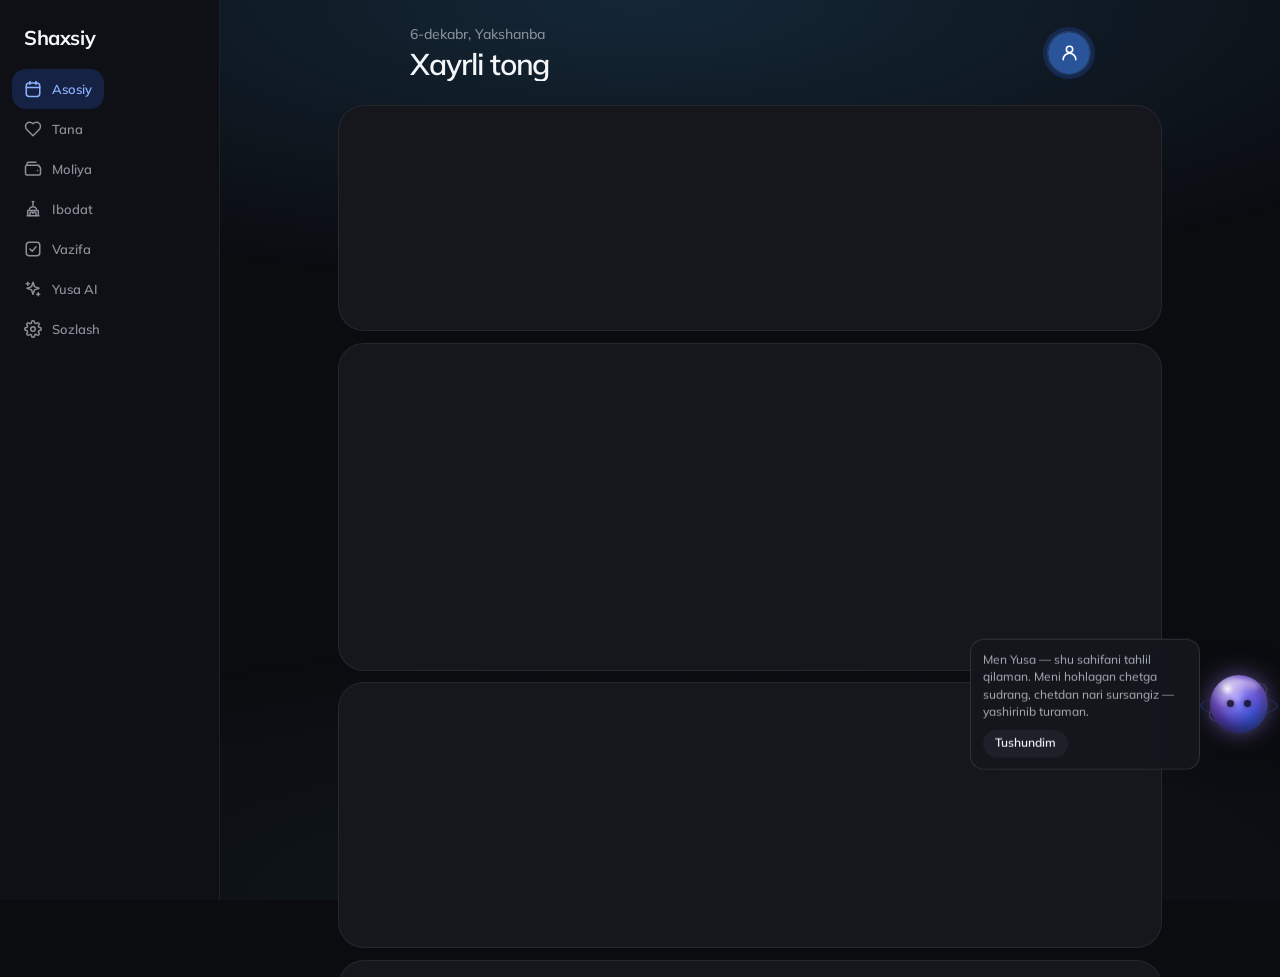
==== commit b7aba535: "WHOOP: o'lik refresh tokenni qayta-qayta yubormaslik va «qayta ulang» ko'rsatish (v139) 13.11 dan be" ====
--- a/index.html
+++ b/index.html
@@ -22,26 +22,26 @@
      ushlab turgan qurilma ularni hali so'rashi mumkin. -->
 <link rel="preload" as="font" type="font/woff2" href="fonts/mulish-cyrillic.woff2" crossorigin>
 <link rel="preload" as="font" type="font/woff2" href="fonts/mulish-latin.woff2" crossorigin>
-<link rel="stylesheet" href="css/fonts.css?v=v133">
-<link rel="stylesheet" href="app.css?v=v133">
-<link rel="stylesheet" href="css/sections.css?v=v133">
-<link rel="stylesheet" href="css/ai.css?v=v133">
-<link rel="stylesheet" href="css/whoop.css?v=v133">
-<link rel="stylesheet" href="css/profile.css?v=v133">
-<link rel="stylesheet" href="css/today.css?v=v133">
-<link rel="stylesheet" href="css/tasks.css?v=v133">
-<link rel="stylesheet" href="css/books.css?v=v133">
-<link rel="stylesheet" href="css/habits.css?v=v133">
-<link rel="stylesheet" href="css/health.css?v=v133">
-<link rel="stylesheet" href="css/finance.css?v=v133">
-<link rel="stylesheet" href="css/ibodat.css?v=v133">
-<link rel="stylesheet" href="css/yusa.css?v=v133">
-<link rel="stylesheet" href="css/food.css?v=v133">
-<link rel="stylesheet" href="css/settings.css?v=v133">
-<link rel="stylesheet" href="css/onboard.css?v=v133">
-<link rel="stylesheet" href="css/yusa-orb.css?v=v133">
-<link rel="stylesheet" href="css/levels.css?v=v133">
-<link rel="stylesheet" href="css/install.css?v=v133">
+<link rel="stylesheet" href="css/fonts.css?v=v139">
+<link rel="stylesheet" href="app.css?v=v139">
+<link rel="stylesheet" href="css/sections.css?v=v139">
+<link rel="stylesheet" href="css/ai.css?v=v139">
+<link rel="stylesheet" href="css/whoop.css?v=v139">
+<link rel="stylesheet" href="css/profile.css?v=v139">
+<link rel="stylesheet" href="css/today.css?v=v139">
+<link rel="stylesheet" href="css/tasks.css?v=v139">
+<link rel="stylesheet" href="css/books.css?v=v139">
+<link rel="stylesheet" href="css/habits.css?v=v139">
+<link rel="stylesheet" href="css/health.css?v=v139">
+<link rel="stylesheet" href="css/finance.css?v=v139">
+<link rel="stylesheet" href="css/ibodat.css?v=v139">
+<link rel="stylesheet" href="css/yusa.css?v=v139">
+<link rel="stylesheet" href="css/food.css?v=v139">
+<link rel="stylesheet" href="css/settings.css?v=v139">
+<link rel="stylesheet" href="css/onboard.css?v=v139">
+<link rel="stylesheet" href="css/yusa-orb.css?v=v139">
+<link rel="stylesheet" href="css/levels.css?v=v139">
+<link rel="stylesheet" href="css/install.css?v=v139">
 </head>
 <body>
 <div class="app">
@@ -70,19 +70,19 @@
      birinchi render'dan keyin bo'sh vaqtda bittalab yuklaydi. O'lchandi: birinchi chizishga
      kerak bo'lgan JS 485 KB dan tushdi. Bu yerga yangi <script> qo'shishdan oldin o'ylang —
      u har ochilishda hammaning telefonida o'qiladi. -->
-<script defer src="js/core.js?v=v133"></script>
-<script defer src="js/i18n.js?v=v133"></script>
-<script defer src="js/prayer.js?v=v133"></script>
-<script defer src="js/ai.js?v=v133"></script>
-<script defer src="js/whoop.js?v=v133"></script>
-<script defer src="js/profile.js?v=v133"></script>
-<script defer src="js/today.js?v=v133"></script>
-<script defer src="js/health.js?v=v133"></script>
-<script defer src="js/ibodat.js?v=v133"></script>
-<script defer src="js/food.js?v=v133"></script>
-<script defer src="js/onboard.js?v=v133"></script>
-<script defer src="js/yusa-orb.js?v=v133"></script>
-<script defer src="js/app.js?v=v133"></script>
-<script defer src="js/install.js?v=v133"></script>
+<script defer src="js/core.js?v=v139"></script>
+<script defer src="js/i18n.js?v=v139"></script>
+<script defer src="js/prayer.js?v=v139"></script>
+<script defer src="js/ai.js?v=v139"></script>
+<script defer src="js/whoop.js?v=v139"></script>
+<script defer src="js/profile.js?v=v139"></script>
+<script defer src="js/today.js?v=v139"></script>
+<script defer src="js/health.js?v=v139"></script>
+<script defer src="js/ibodat.js?v=v139"></script>
+<script defer src="js/food.js?v=v139"></script>
+<script defer src="js/onboard.js?v=v139"></script>
+<script defer src="js/yusa-orb.js?v=v139"></script>
+<script defer src="js/app.js?v=v139"></script>
+<script defer src="js/install.js?v=v139"></script>
 </body>
 </html>
--- a/css/whoop.css
+++ b/css/whoop.css
@@ -214,3 +214,60 @@
 .wh-foot-t span { font-size: 12px; color: var(--text3); }
 .wh-foot .btn { min-height: 44px; }
 .wh-foot .btn.icon { width: 44px; height: 44px; }
+
+/* ── Qadamlar (WHOOP cycle.step_count) ─────────────────────────────────
+   Qizg'ish-to'q sariq (marjon) — qadam hisoblagichlarning odatiy rangi,
+   tiklanish (yashil), uyqu (binafsha), zo'riqish (ko'k) bilan to'qnashmaydi.
+   Maqsadga yetgan kun — yashil. */
+.stp { --stp: #FF6B4A; --stp2: #FF9A5C; --stp-text: #FF8A6B; --stp-hit: var(--z-high);
+  background: linear-gradient(180deg, color-mix(in srgb, #FF6B4A 15%, var(--card-bg)) 0%, var(--card-bg) 62%); }
+[data-theme="light"] .stp { --stp: #E5482A; --stp2: #F57F3A; --stp-text: #C73A1E;
+  background: radial-gradient(circle at 95% -10%, rgba(255,120,80,.24) 0, rgba(255,120,80,0) 46%), linear-gradient(180deg,#FFEDE6 0%,#FFF8F5 48%,#FFFFFF 100%);
+  box-shadow: 0 1px 2px rgba(17,24,39,.04), 0 16px 36px -18px rgba(190,70,30,.28) !important; }
+.stp-h { display: flex; align-items: center; gap: 10px; }
+.stp-h .title { flex: 1; min-width: 0; }
+.stp-ico { display: inline-grid; place-items: center; width: 34px; height: 34px; border-radius: 11px; color: var(--stp-text);
+  background: color-mix(in srgb, var(--stp) 18%, transparent); }
+.stp-big { display: flex; align-items: baseline; gap: 8px; margin-top: 14px; }
+.stp-big b { font-size: 52px; font-weight: 700; letter-spacing: -.045em; line-height: 1; color: var(--stp-text); }
+.stp-big .stp-u { font-size: 15px; font-weight: 600; color: var(--text3); }
+.stp-big.none b { color: var(--text3); }
+.stp-big.none span { font-size: 14px; color: var(--text3); }
+.stp-meta { display: flex; align-items: center; flex-wrap: wrap; gap: 6px 14px; margin-top: 8px; font-size: 14px; }
+.stp-km { font-weight: 700; color: var(--text); }
+.stp-avg { display: inline-flex; align-items: center; gap: 5px; color: var(--text3); }
+.stp-avg i { font-style: normal; font-size: 10px; }
+.stp-avg.up i { color: var(--success-text); } .stp-avg.down i { color: var(--warning-text); }
+.stp-bar { height: 12px; margin-top: 14px; border-radius: 6px; background: var(--track); overflow: hidden; }
+.stp-bar i { display: block; height: 100%; border-radius: 6px; background: linear-gradient(90deg, var(--stp2), var(--stp)); transition: width .5s var(--ease-out); }
+.stp-goal { display: flex; align-items: center; justify-content: space-between; gap: 10px; margin-top: 8px; font-size: 13px; color: var(--text3); }
+.stp-goal .ok { font-weight: 700; color: var(--success-text); }
+.stp-gbtn { display: inline-flex; align-items: center; gap: 5px; min-height: 32px; padding: 0 10px; margin-left: -10px; border: 0; border-radius: var(--r-pill);
+  background: transparent; color: var(--text3); font: inherit; cursor: pointer; }
+.stp-gbtn:hover, .stp-gbtn:focus-visible { background: var(--hover); color: var(--text); }
+/* 7 kun: raqam ustida, km ustun ichida, kun nomi ostida — Shagomer uslubi */
+.stp-w { margin-top: 16px; padding-top: 14px; border-top: 1px solid var(--line); }
+.stp-wh { font-size: 13px; color: var(--text3); } .stp-wh b { font-weight: 600; color: var(--text); }
+.stp-g { position: relative; display: grid; grid-template-columns: repeat(7, minmax(0, 1fr)); gap: 5px; margin-top: 10px; }
+.stp-line { position: absolute; left: 0; right: 0; height: 0; border-top: 1.5px dashed color-mix(in srgb, var(--success) 70%, transparent);
+  z-index: 1; pointer-events: none; }
+/* chiziq JS'da px bilan: pastdagi 22px — kun nomi (18) + oraliq (4), keyin 120px ustun maydoni */
+.stp-c { display: flex; flex-direction: column; align-items: stretch; gap: 4px; min-width: 0; padding: 0; border: 0; border-radius: 10px;
+  background: transparent; color: var(--text3); font: inherit; text-align: center; }
+button.stp-c { cursor: pointer; }
+.stp-v { height: 14px; font-size: 10.5px; font-weight: 700; line-height: 14px; color: var(--stp-text); white-space: nowrap; overflow: visible; letter-spacing: -.02em; }
+.stp-t { display: flex; align-items: flex-end; height: 120px; border-radius: 9px; background: var(--track); overflow: hidden; }
+.stp-t i { position: relative; display: flex; align-items: flex-end; justify-content: center; width: 100%; border-radius: 9px;
+  background: linear-gradient(180deg, var(--stp2), var(--stp)); opacity: .62; transition: height .5s var(--ease-out); }
+.stp-t i em { padding-bottom: 6px; font-style: normal; font-size: 10px; font-weight: 700; color: #fff; text-shadow: 0 1px 2px rgba(0,0,0,.25); }
+.stp-c.hit .stp-t i { background: linear-gradient(180deg, color-mix(in srgb, var(--stp-hit) 70%, #fff), var(--stp-hit)); }
+.stp-c.hit .stp-v { color: var(--success-text); }
+.stp-c.cur .stp-t i { opacity: 1; }
+.stp-c.cur .stp-t { box-shadow: 0 0 0 2px var(--card-bg), 0 0 0 3.5px var(--stp); }
+.stp-c.cur.hit .stp-t { box-shadow: 0 0 0 2px var(--card-bg), 0 0 0 3.5px var(--stp-hit); }
+.stp-d { height: 18px; font-size: 12px; line-height: 18px; white-space: nowrap; }
+.stp-c.cur .stp-d { font-weight: 700; color: var(--text); }
+.stp-sum { margin: 12px 0 0; padding: 9px 12px; border-radius: var(--r-sm); background: color-mix(in srgb, var(--stp) 10%, transparent);
+  font-size: 13px; font-weight: 600; text-align: center; color: var(--stp-text); }
+.wh-b14-cols i.sp-hit { background: var(--z-high); } .wh-b14-cols i.sp-mid { background: #FF8A6B; }
+@media (max-width: 360px) { .stp-big b { font-size: 44px; } .stp-v { font-size: 9.5px; } .stp-g { gap: 3px; } }
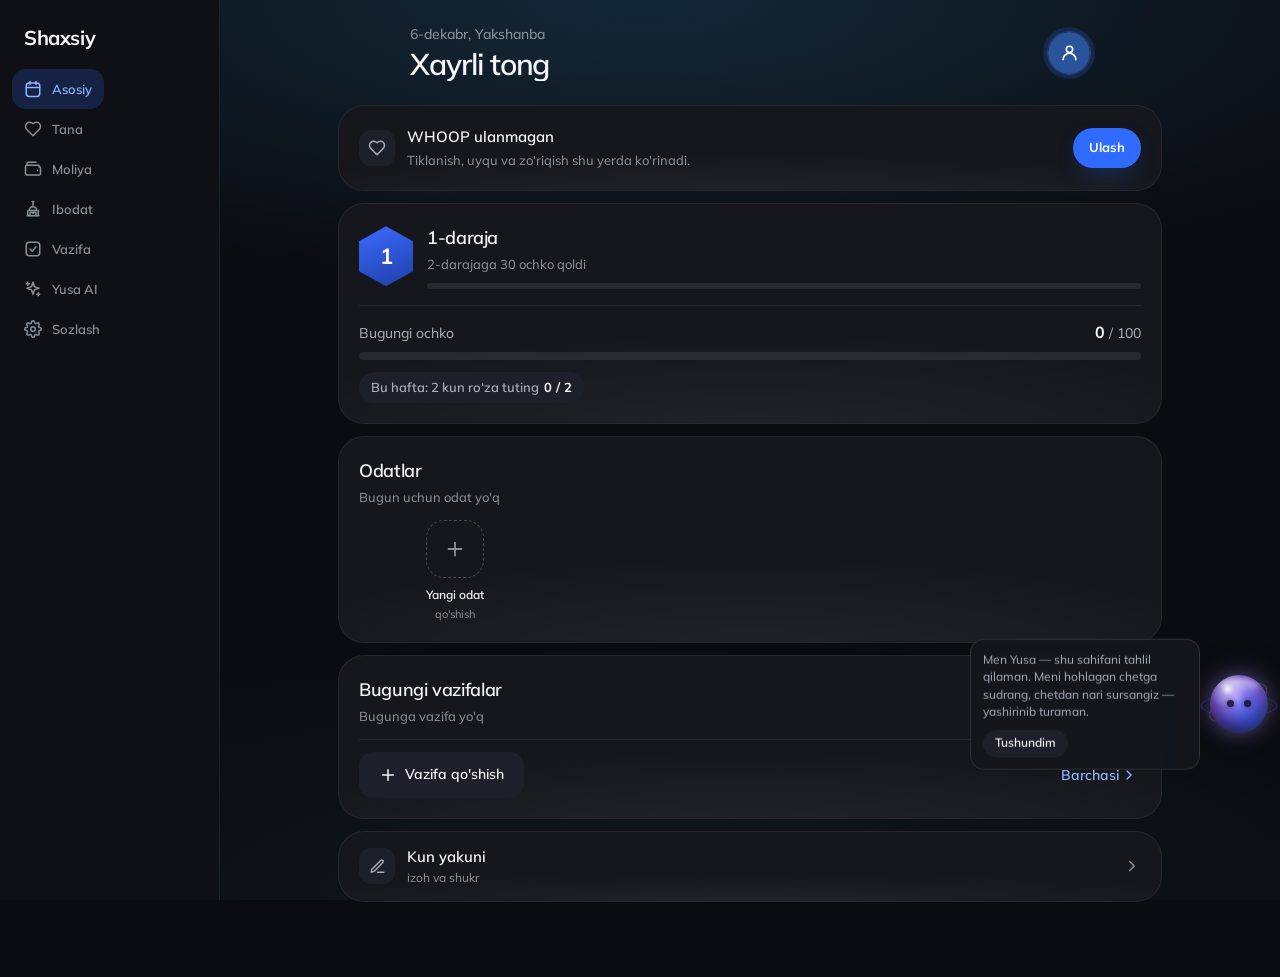
==== commit 4d5c4536: "Ibodat: aniq sanoq va joriy namozni bosh kartada belgilash (v140) - Sanoq «2 soat 49 daqiqa» (ilgari" ====
--- a/index.html
+++ b/index.html
@@ -22,26 +22,26 @@
      ushlab turgan qurilma ularni hali so'rashi mumkin. -->
 <link rel="preload" as="font" type="font/woff2" href="fonts/mulish-cyrillic.woff2" crossorigin>
 <link rel="preload" as="font" type="font/woff2" href="fonts/mulish-latin.woff2" crossorigin>
-<link rel="stylesheet" href="css/fonts.css?v=v139">
-<link rel="stylesheet" href="app.css?v=v139">
-<link rel="stylesheet" href="css/sections.css?v=v139">
-<link rel="stylesheet" href="css/ai.css?v=v139">
-<link rel="stylesheet" href="css/whoop.css?v=v139">
-<link rel="stylesheet" href="css/profile.css?v=v139">
-<link rel="stylesheet" href="css/today.css?v=v139">
-<link rel="stylesheet" href="css/tasks.css?v=v139">
-<link rel="stylesheet" href="css/books.css?v=v139">
-<link rel="stylesheet" href="css/habits.css?v=v139">
-<link rel="stylesheet" href="css/health.css?v=v139">
-<link rel="stylesheet" href="css/finance.css?v=v139">
-<link rel="stylesheet" href="css/ibodat.css?v=v139">
-<link rel="stylesheet" href="css/yusa.css?v=v139">
-<link rel="stylesheet" href="css/food.css?v=v139">
-<link rel="stylesheet" href="css/settings.css?v=v139">
-<link rel="stylesheet" href="css/onboard.css?v=v139">
-<link rel="stylesheet" href="css/yusa-orb.css?v=v139">
-<link rel="stylesheet" href="css/levels.css?v=v139">
-<link rel="stylesheet" href="css/install.css?v=v139">
+<link rel="stylesheet" href="css/fonts.css?v=v140">
+<link rel="stylesheet" href="app.css?v=v140">
+<link rel="stylesheet" href="css/sections.css?v=v140">
+<link rel="stylesheet" href="css/ai.css?v=v140">
+<link rel="stylesheet" href="css/whoop.css?v=v140">
+<link rel="stylesheet" href="css/profile.css?v=v140">
+<link rel="stylesheet" href="css/today.css?v=v140">
+<link rel="stylesheet" href="css/tasks.css?v=v140">
+<link rel="stylesheet" href="css/books.css?v=v140">
+<link rel="stylesheet" href="css/habits.css?v=v140">
+<link rel="stylesheet" href="css/health.css?v=v140">
+<link rel="stylesheet" href="css/finance.css?v=v140">
+<link rel="stylesheet" href="css/ibodat.css?v=v140">
+<link rel="stylesheet" href="css/yusa.css?v=v140">
+<link rel="stylesheet" href="css/food.css?v=v140">
+<link rel="stylesheet" href="css/settings.css?v=v140">
+<link rel="stylesheet" href="css/onboard.css?v=v140">
+<link rel="stylesheet" href="css/yusa-orb.css?v=v140">
+<link rel="stylesheet" href="css/levels.css?v=v140">
+<link rel="stylesheet" href="css/install.css?v=v140">
 </head>
 <body>
 <div class="app">
@@ -70,19 +70,19 @@
      birinchi render'dan keyin bo'sh vaqtda bittalab yuklaydi. O'lchandi: birinchi chizishga
      kerak bo'lgan JS 485 KB dan tushdi. Bu yerga yangi <script> qo'shishdan oldin o'ylang —
      u har ochilishda hammaning telefonida o'qiladi. -->
-<script defer src="js/core.js?v=v139"></script>
-<script defer src="js/i18n.js?v=v139"></script>
-<script defer src="js/prayer.js?v=v139"></script>
-<script defer src="js/ai.js?v=v139"></script>
-<script defer src="js/whoop.js?v=v139"></script>
-<script defer src="js/profile.js?v=v139"></script>
-<script defer src="js/today.js?v=v139"></script>
-<script defer src="js/health.js?v=v139"></script>
-<script defer src="js/ibodat.js?v=v139"></script>
-<script defer src="js/food.js?v=v139"></script>
-<script defer src="js/onboard.js?v=v139"></script>
-<script defer src="js/yusa-orb.js?v=v139"></script>
-<script defer src="js/app.js?v=v139"></script>
-<script defer src="js/install.js?v=v139"></script>
+<script defer src="js/core.js?v=v140"></script>
+<script defer src="js/i18n.js?v=v140"></script>
+<script defer src="js/prayer.js?v=v140"></script>
+<script defer src="js/ai.js?v=v140"></script>
+<script defer src="js/whoop.js?v=v140"></script>
+<script defer src="js/profile.js?v=v140"></script>
+<script defer src="js/today.js?v=v140"></script>
+<script defer src="js/health.js?v=v140"></script>
+<script defer src="js/ibodat.js?v=v140"></script>
+<script defer src="js/food.js?v=v140"></script>
+<script defer src="js/onboard.js?v=v140"></script>
+<script defer src="js/yusa-orb.js?v=v140"></script>
+<script defer src="js/app.js?v=v140"></script>
+<script defer src="js/install.js?v=v140"></script>
 </body>
 </html>
--- a/css/ibodat.css
+++ b/css/ibodat.css
@@ -48,7 +48,17 @@
 .ib-dl-s b { max-width: 100%; font-size: 12px; font-weight: 600; color: var(--text); overflow: hidden; text-overflow: ellipsis; white-space: nowrap; }
 .ib-dl-s em { font-style: normal; font-size: 11px; color: var(--text3); }
 .ib-dl-s.next b, .ib-dl-s.next em { font-weight: 700; color: var(--amber-text); }
-@media (max-width: 360px) { .ib-count b { font-size: 52px; } .ib-dl-s b { font-size: 11px; } }
+@media (max-width: 360px) { .ib-count b { font-size: 50px; } .ib-count { gap: 4px; } .ib-count span { font-size: 15px; margin-right: 4px; } .ib-dl-s b { font-size: 11px; } }
+/* «2 soat 49 daqiqa»: ikki raqam-birlik juftligi, juftlik ichida yaqin, orasida keng */
+.ib-count span + b { margin-left: 10px; }
+/* joriy namoz belgilanmagan: bosh kartaning o'zida bir bosishda belgilash */
+.ib-h-ask { margin-top: 16px; padding: 14px; border-radius: 18px; background: color-mix(in srgb, var(--card-bg) 70%, transparent); border: 1px solid var(--line2); text-align: center; }
+.ib-h-askt { font-size: 15px; font-weight: 600; color: var(--text); }
+.ib-h-btns { display: grid; grid-template-columns: 1fr 1fr; gap: 10px; margin-top: 12px; }
+.ib-h-btns .btn { min-height: 48px; justify-content: center; gap: 6px; padding: 0 10px; white-space: nowrap; font-size: 15px; }
+.ib-hero.ask .ib-h-until { color: var(--amber-text); font-weight: 600; }
+.ib-h-done { display: flex; align-items: center; justify-content: center; gap: 6px; margin-top: 14px; font-size: 14px; font-weight: 600; color: var(--success-text); }
+.ib-h-done.qz { color: var(--amber-text); }
 
 /* --- qazo eslatmasi: to'q sariq chiziq --- */
 .ib-qz-remind { display: flex; align-items: center; gap: 10px; width: 100%; min-height: 46px; margin-bottom: 12px; padding: 8px 14px 8px 18px; border: 0; border-radius: 18px;
@@ -78,7 +88,7 @@
 .ib-st-missed { background: var(--danger-soft); color: var(--danger-text); }
 :root:not([data-theme="light"]) .ib-st-jamaat, :root:not([data-theme="light"]) .ib-st-alone { background: var(--success-soft); color: var(--success-text); }
 :root:not([data-theme="light"]) .ib-st-qaza { background: var(--warning-soft); color: var(--amber-text); }
-.ib-pr-mark { flex: none; display: inline-flex; align-items: center; min-height: 34px; padding: 0 14px; border-radius: var(--r-pill); background: var(--ctl); color: var(--on-ctl); font-size: 13px; font-weight: 600; }
+.ib-pr-mark { flex: none; display: inline-flex; align-items: center; min-height: 36px; padding: 0 14px; border-radius: var(--r-pill); background: var(--accent-soft); color: var(--accent-text); border: 1.5px solid color-mix(in srgb, var(--accent-text) 45%, transparent); font-size: 13px; font-weight: 700; }
 .ib-pr-chips { padding: 2px 0 14px; }
 .ib-chip-x { color: var(--text3); }
 
